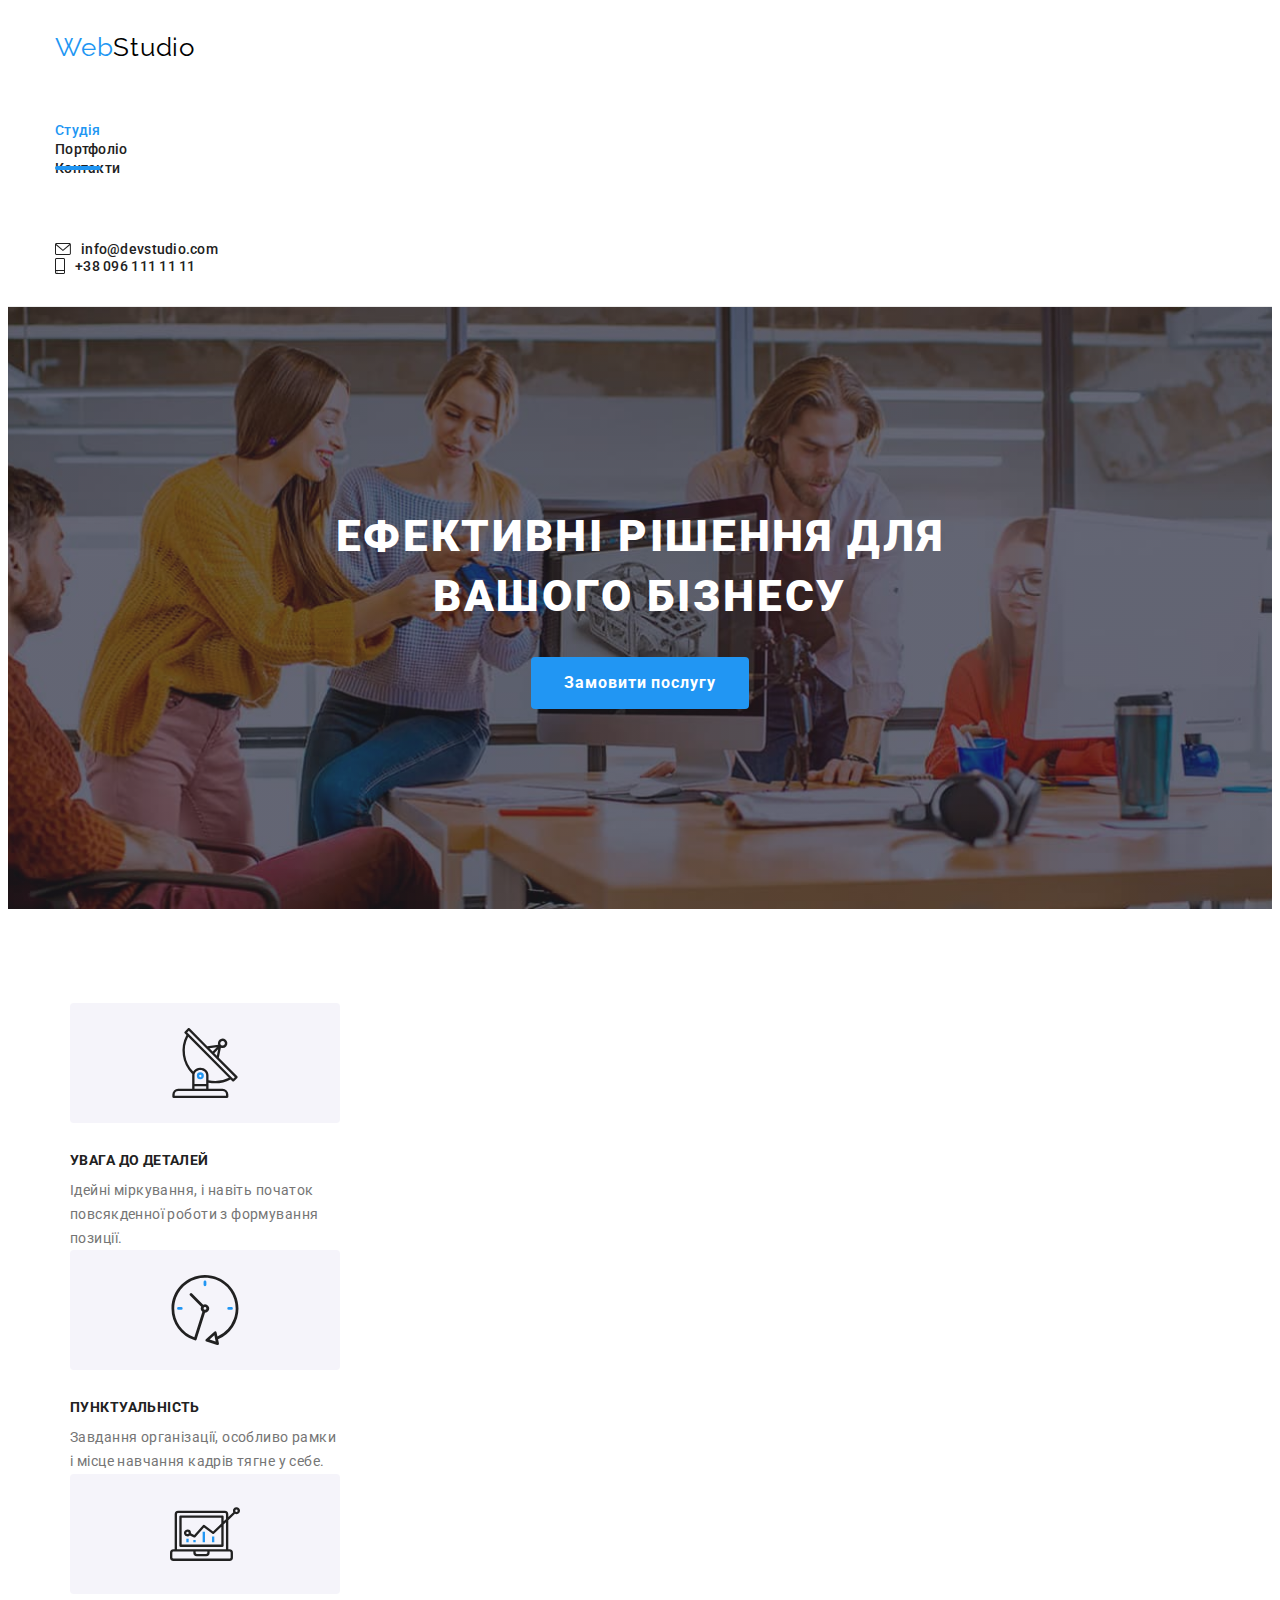
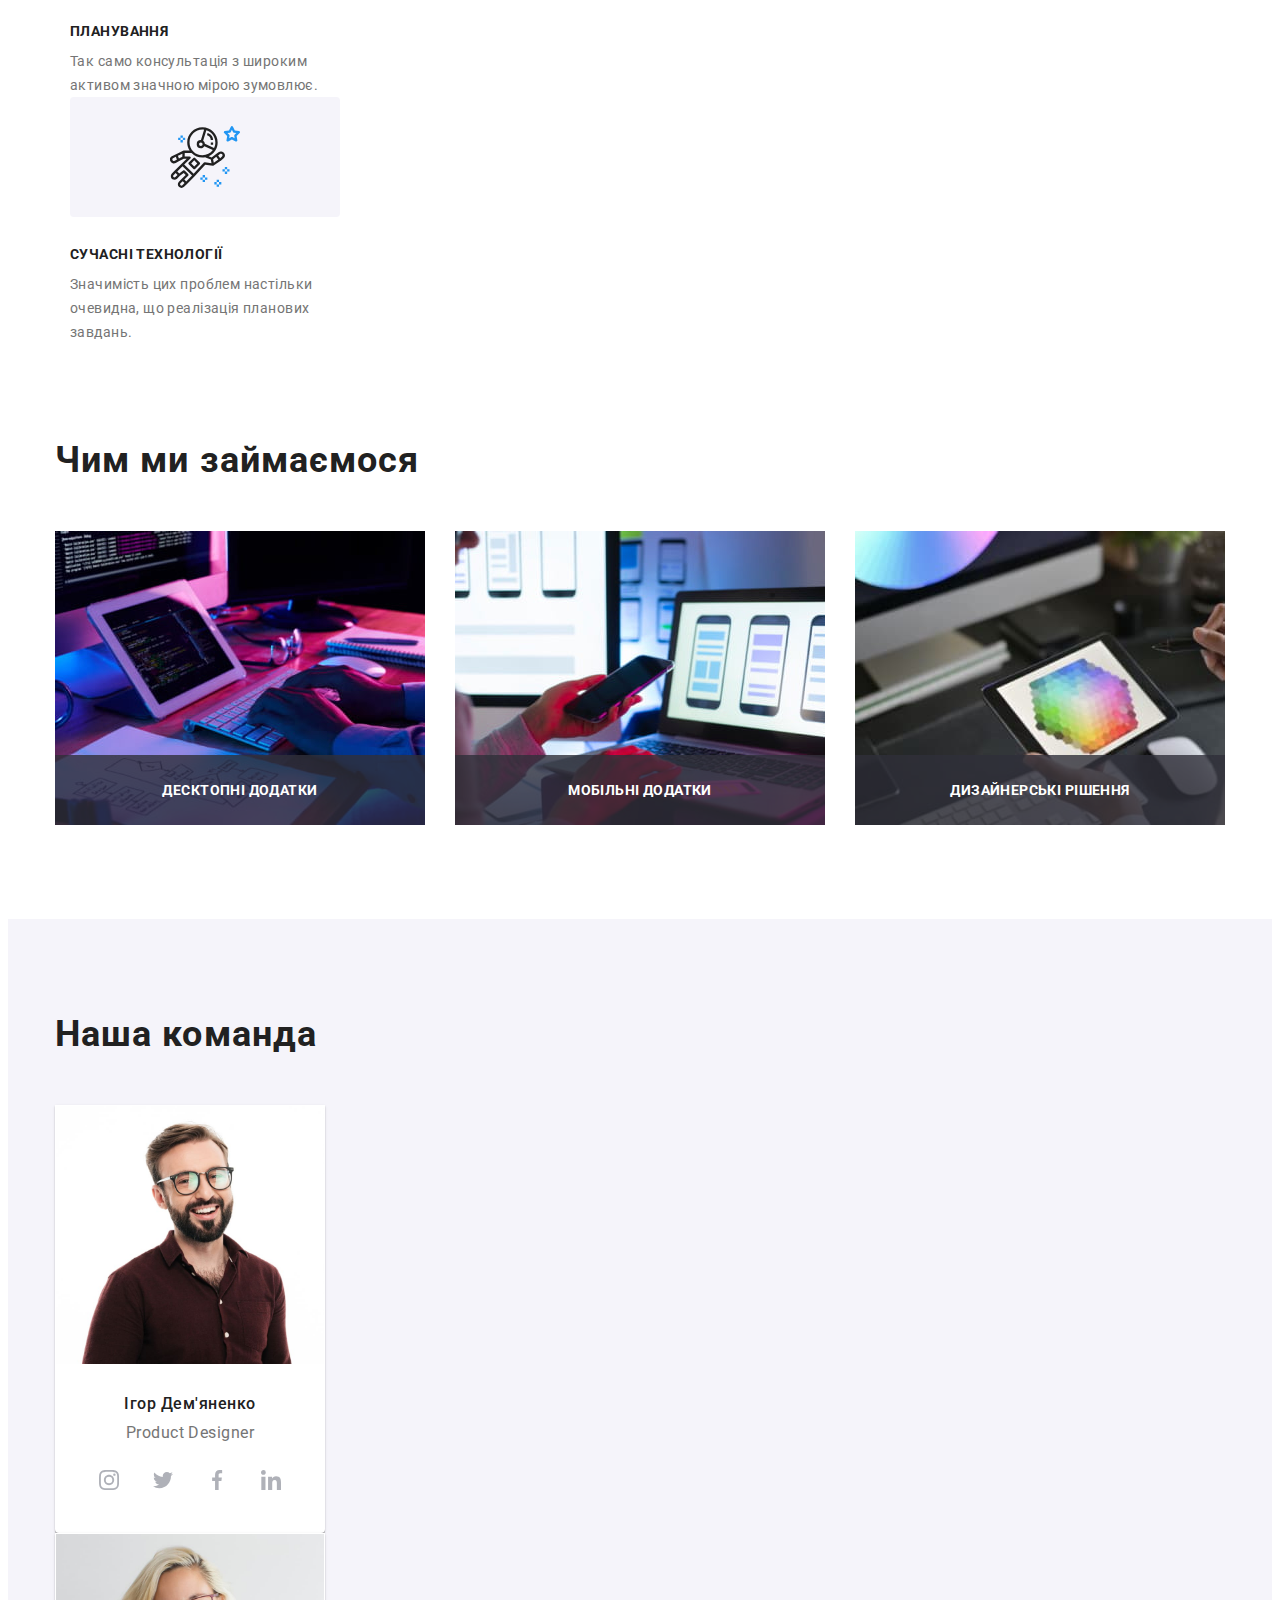
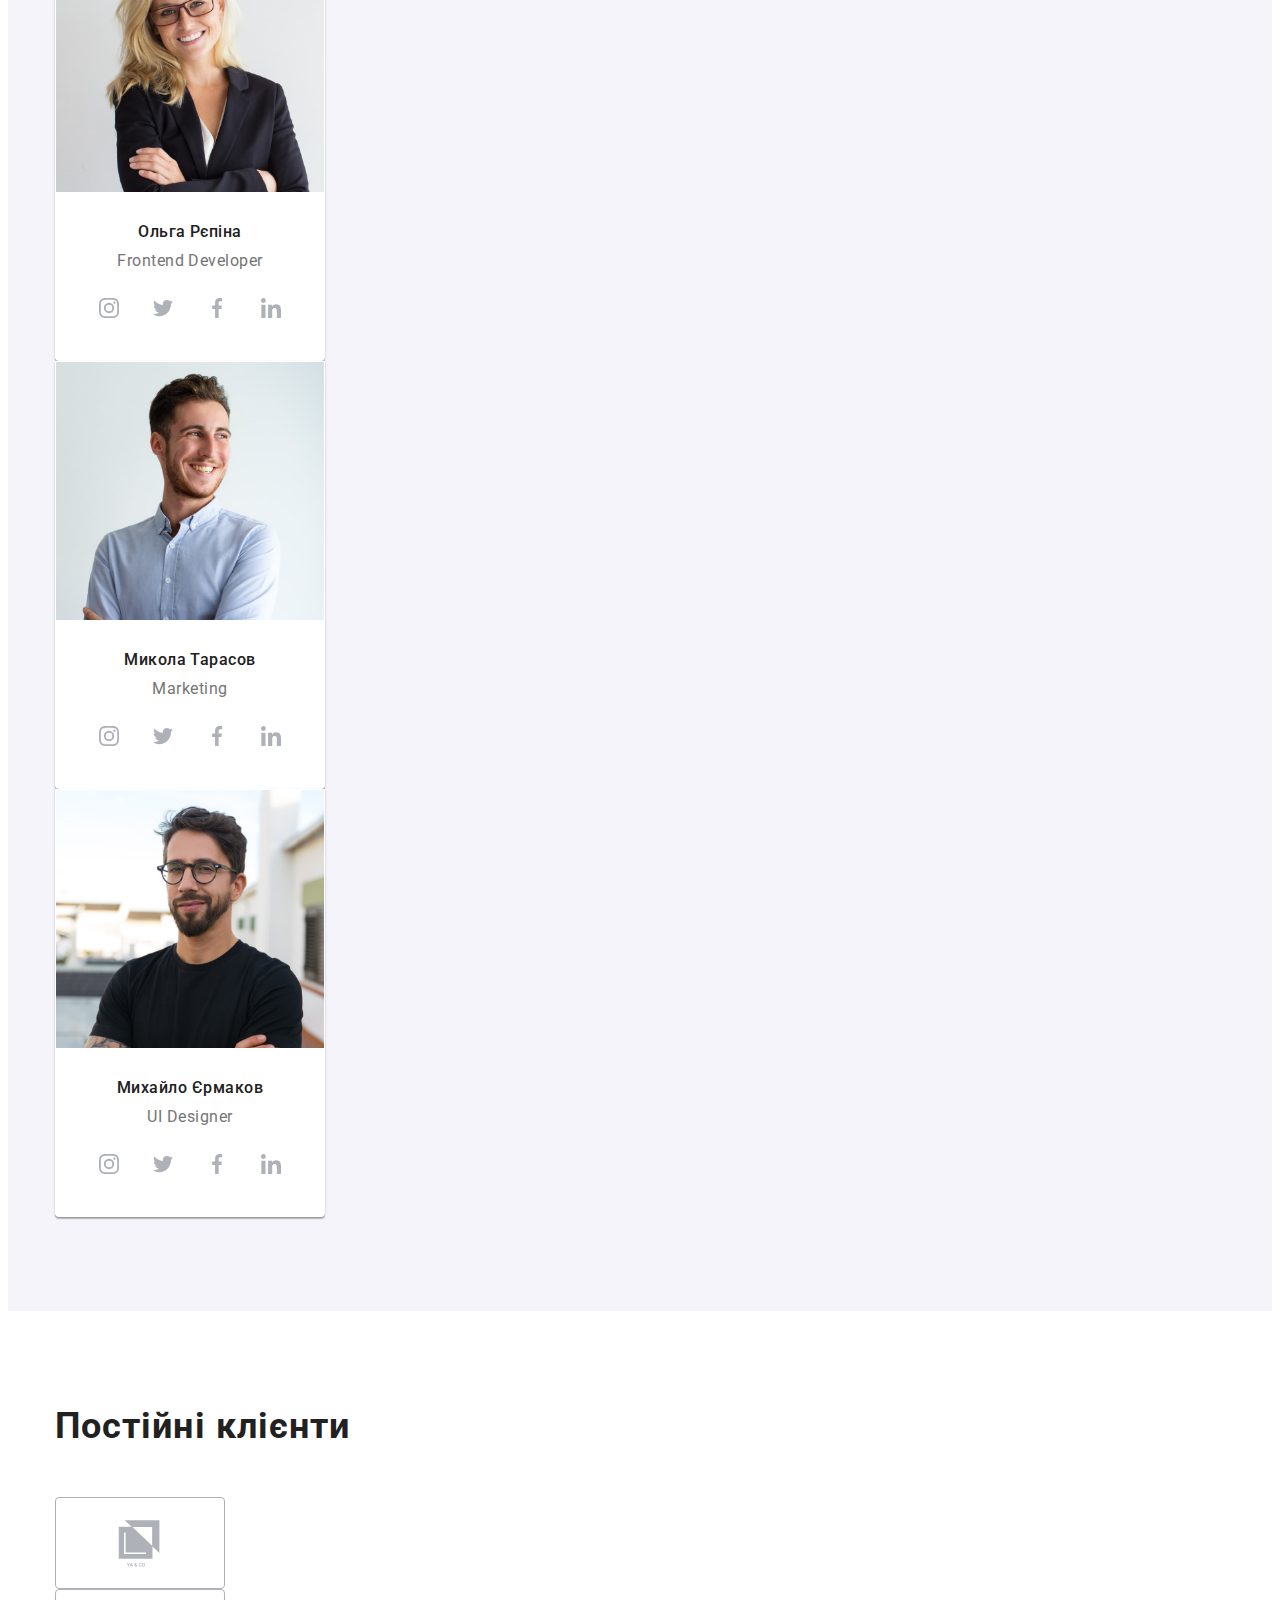
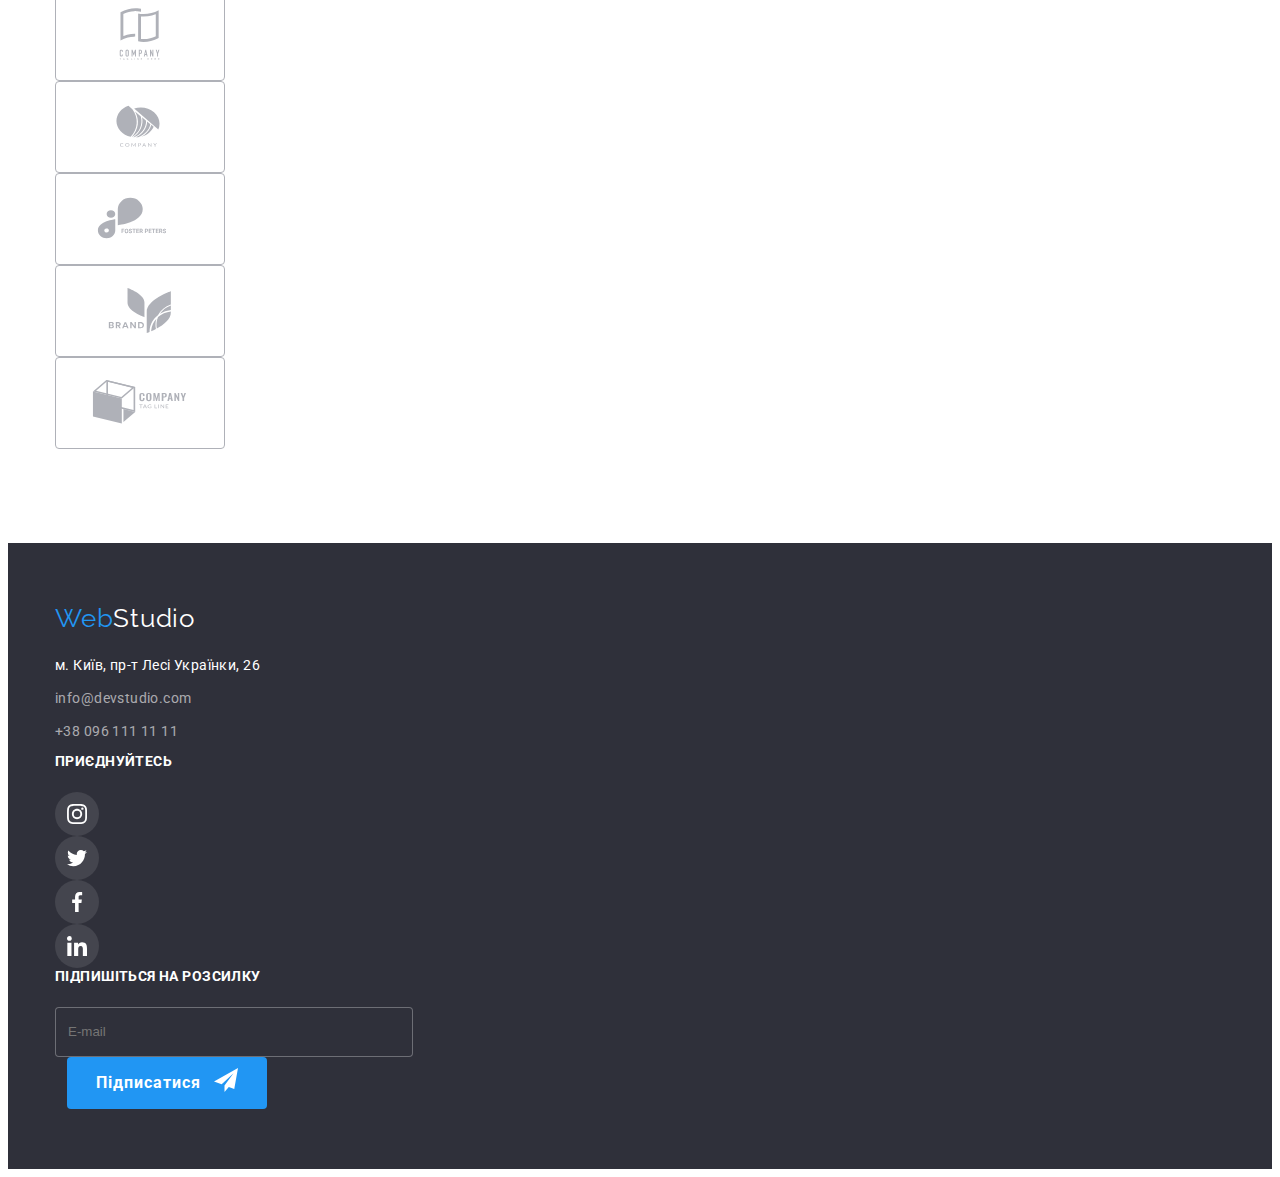
==== index.html @ 2a9498d6 "fixes mobile start" ====
<!DOCTYPE html>
<html lang="uk">
<head>
    <meta charset="UTF-8">
    <meta http-equiv="X-UA-Compatible" content="IE=edge">
    <meta name="viewport" content="width=device-width, initial-scale=1.0">
    <title>WebStudio</title>
    <link rel="preconnect" href="https://fonts.googleapis.com"/>
    <link rel="preconnect" href="https://fonts.gstatic.com" crossorigin/>
    <link href="https://fonts.googleapis.com/css2?family=Raleway:wght@700&family=Roboto:wght@400;500;700;900&display=swap"
        rel="stylesheet"/>
    <link rel="stylesheet" href="https://cdnjs.cloudflare.com/ajax/libs/modern-normalize/1.1.0/modern-normalize.min.css"
            integrity="sha512-wpPYUAdjBVSE4KJnH1VR1HeZfpl1ub8YT/NKx4PuQ5NmX2tKuGu6U/JRp5y+Y8XG2tV+wKQpNHVUX03MfMFn9Q=="
            crossorigin="anonymous" referrerpolicy="no-referrer"/>
    <link rel="stylesheet" href="./css/main.min.css"/>
</head>
<body>
    <header>
        <div class="container">
            <div class="header__container">
                <a class="header link-logo" href="./index.html"><span class="logo">Web</span><span
                        class="logo-studio">Studio</span></a>
                <ul class="site-nav">
                    <li><a class="link current" href="./index.html">Студія</a></li>
                    <li><a class="link" href="./portfolio.html">Портфоліо</a></li>
                    <li><a class="link" href="#">Контакти</a></li>
                </ul>
                <ul class="contacts">
                    <li class="contacts__item"><a class="link email" href="meilto:info@devstudio.com">
                            <span class="contacts__list">
                                <svg class="contacts__icon" width="16" height="12">
                                    <use href="./img/icon.svg#icon-envelope"></use>
                                </svg>info@devstudio.com
                            </span></a></li>
                    <li class="contacts__item"><a class="link tel" href="tel:+380961111111">
                            <span class="contacts__list">
                                <svg class="contacts__icon" width="10" height="16">
                                    <use href="./img/icon.svg#icon-smartphone"></use>
                                </svg>+38 096 111 11 11
                            </span></a></li>
                </ul>
            </div>
        </div>
    </header>

    <main>
        <section class="hero">
            <div class="hero__overlay">
                <div class="hero__container">
                    <h1 class="hero__title">Ефективні рішення для вашого бізнесу</h1>
                    <button data-modal-open class="primary-button" type="button">Замовити послугу</button>
                </div>
            </div>
        </section>

        <section class="section excellence">
            <div class="container">
                <h2 class="visually-hidden">Наші переваги</h2>
                <ul class="excellence__list">
                    <li class="excellence__item icon-antenna">
                        <h3 class="excellence__title">Увага до деталей</h3>
                        <p class="excellence__text">Ідейні міркування, і навіть початок повсякденної роботи з формування позиції.</p>
                    </li>
                    <li class="excellence__item icon-clock">
                        <h3 class="excellence__title">Пунктуальність</h3>
                        <p class="excellence__text">Завдання організації, особливо рамки і місце навчання кадрів тягне у себе.</p>
                    </li>
                    <li class="excellence__item icon-diagram">
                        <h3 class="excellence__title">Планування</h3>
                        <p class="excellence__text">Так само консультація з широким активом значною мірою зумовлює.</p>
                    </li>
                    <li class="excellence__item icon-astronaut">
                        <h3 class="excellence__title">Сучасні технологіЇ</h3>
                        <p class="excellence__text">Значимість цих проблем настільки очевидна, що реалізація планових завдань.</p>
                    </li>
                </ul>
            </div>
        </section>

        <section class="section__activities">
            <div class="container">
                <h2 class="activities title">Чим ми займаємося</h2>
                <ul class="activities__list">
                    <li>
                        <div class="activities__card">
                            <img src="./img/box1.jpg" alt="Десктопні додатки" height="294" width="370">
                            <div class="activities__description">
                                <p>Десктопні додатки</p>
                            </div>
                        </div>
                    </li>
                    <li>
                        <div class="activities__card">
                            <img src="./img/box2.jpg" alt="Мобільні додатки" height="294" width="370">
                            <div class="activities__description">
                                <p>Мобільні додатки</p>
                            </div>
                        </div>
                    </li>
                    <li>
                        <div class="activities__card">
                            <img src="./img/box3.jpg" alt="Дизайнерські рішення" height="294" width="370">
                            <div class="activities__description">
                                <p>Дизайнерські рішення</p>
                            </div>
                        </div>
                    </li>
                </ul>
            </div>
        </section>

        <section class="section team">
            <div class="container">
                <h2 class="title">Наша команда</h2>
                <ul class="team__list">
                    <li class="team__card">
                        <img src="./img/img1.jpg" alt="Молодий чоловік" height="260" width="270">
                        <div class="team__container">
                            <h3 class="team__title">Ігор Дем'яненко</h3>
                            <p lang="en" class="team__text">Product Designer</p>
                            <ul class="team-connect__list">
                                <li class="team-connect__item"><a href="" class="team-connect__link">
                                    <svg class="team-connect__icon" width="20" height="20">
                                        <use href="./img/icon.svg#icon-instagram"></use>
                                    </svg>
                                </a></li>
                                <li class="team-connect__item"><a href="" class="team-connect__link">
                                    <svg class="team-connect__icon" width="20" height="20">
                                        <use href="./img/icon.svg#icon-twitter"></use>
                                    </svg>
                                </a></li>
                                <li class="team-connect__item"><a href="" class="team-connect__link">
                                    <svg class="team-connect__icon" width="20" height="20">
                                        <use href="./img/icon.svg#icon-facebook"></use>
                                    </svg>
                                </a></li>
                                <li class="team-connect__item"><a href="" class="team-connect__link">
                                    <svg class="team-connect__icon" width="20" height="20">
                                        <use href="./img/icon.svg#icon-linkedin"></use>
                                    </svg>
                                </a></li>
                            </ul>
                        </div>
                    </li>
                    <li class="team__card">
                        <img src="./img/img2.jpg" alt="Гарна дівчина" height="260" width="270">
                        <div class="team__container">
                            <h3 class="team__title">Ольга Рєпіна</h3>
                            <p lang="en" class="team__text">Frontend Developer</p>
                            <ul class="team-connect__list">
                                <li class="team-connect__item"><a href="" class="team-connect__link">
                                        <svg class="team-connect__icon" width="20" height="20">
                                            <use href="./img/icon.svg#icon-instagram"></use>
                                        </svg>
                                    </a></li>
                                <li class="team-connect__item"><a href="" class="team-connect__link">
                                        <svg class="team-connect__icon" width="20" height="20">
                                            <use href="./img/icon.svg#icon-twitter"></use>
                                        </svg>
                                    </a></li>
                                <li class="team-connect__item"><a href="" class="team-connect__link">
                                        <svg class="team-connect__icon" width="20" height="20">
                                            <use href="./img/icon.svg#icon-facebook"></use>
                                        </svg>
                                    </a></li>
                                <li class="team-connect__item"><a href="" class="team-connect__link">
                                        <svg class="team-connect__icon" width="20" height="20">
                                            <use href="./img/icon.svg#icon-linkedin"></use>
                                        </svg>
                                    </a></li>
                            </ul>
                        </div>                        
                    </li>
                    <li class="team__card">
                        <img src="./img/img3.jpg" alt="Усміхнений хлопець" height="260" width="270">
                        <div class="team__container">
                            <h3 class="team__title">Микола Тарасов</h3>
                            <p lang="en" class="team__text">Marketing</p>
                            <ul class="team-connect__list">
                                <li class="team-connect__item"><a href="" class="team-connect__link">
                                        <svg class="team-connect__icon" width="20" height="20">
                                            <use href="./img/icon.svg#icon-instagram"></use>
                                        </svg>
                                    </a></li>
                                <li class="team-connect__item"><a href="" class="team-connect__link">
                                        <svg class="team-connect__icon" width="20" height="20">
                                            <use href="./img/icon.svg#icon-twitter"></use>
                                        </svg>
                                    </a></li>
                                <li class="team-connect__item"><a href="" class="team-connect__link">
                                        <svg class="team-connect__icon" width="20" height="20">
                                            <use href="./img/icon.svg#icon-facebook"></use>
                                        </svg>
                                    </a></li>
                                <li class="team-connect__item"><a href="" class="team-connect__link">
                                        <svg class="team-connect__icon" width="20" height="20">
                                            <use href="./img/icon.svg#icon-linkedin"></use>
                                        </svg>
                                    </a></li>
                            </ul>
                        </div>
                    </li>
                    <li class="team__card">
                        <img src="./img/img4.jpg" alt="Усміхнений хлопець в окулярах" height="260" width="270">
                        <div class="team__container">
                            <h3 class="team__title">Михайло Єрмаков</h3>
                            <p lang="en" class="team__text">UI Designer</p>
                            <ul class="team-connect__list">
                                <li class="team-connect__item"><a href="" class="team-connect__link">
                                        <svg class="team-connect__icon" width="20" height="20">
                                            <use href="./img/icon.svg#icon-instagram"></use>
                                        </svg>
                                    </a></li>
                                <li class="team-connect__item"><a href="" class="team-connect__link">
                                        <svg class="team-connect__icon" width="20" height="20">
                                            <use href="./img/icon.svg#icon-twitter"></use>
                                        </svg>
                                    </a></li>
                                <li class="team-connect__item"><a href="" class="team-connect__link">
                                        <svg class="team-connect__icon" width="20" height="20">
                                            <use href="./img/icon.svg#icon-facebook"></use>
                                        </svg>
                                    </a></li>
                                <li class="team-connect__item"><a href="" class="team-connect__link">
                                        <svg class="team-connect__icon" width="20" height="20">
                                            <use href="./img/icon.svg#icon-linkedin"></use>
                                        </svg>
                                    </a></li>
                            </ul>
                        </div>
                    </li>
                </ul>
            </div>
        </section>

        <section class="clients">
            <div class="container">
                <h2 class="title">Постійні клієнти</h2>
                <ul class="clients__list">
                    <li class="clients__items"><a href="" class="clients__link">
                        <svg class="clients__icon" width="106" height="60">
                            <use href="./img/icon.svg#icon-Logounion"></use>
                        </svg>
                    </a></li>
                    <li class="clients__items"><a href="" class="clients__link">
                        <svg class="clients__icon" width="106" height="60">
                            <use href="./img/icon.svg#icon-Logotwo"></use>
                        </svg>
                    </a></li>
                    <li class="clients__items"><a href="" class="clients__link">
                        <svg class="clients__icon" width="106" height="60">
                            <use href="./img/icon.svg#icon-Logothree"></use>
                        </svg>
                    </a></li>
                    <li class="clients__items"><a href="" class="clients__link">
                        <svg class="clients__icon" width="106" height="60">
                            <use href="./img/icon.svg#icon-Logofour"></use>
                        </svg>
                    </a></li>
                    <li class="clients__items"><a href="" class="clients__link">
                        <svg class="clients__icon" width="106" height="60">
                            <use href="./img/icon.svg#icon-Logofive"></use>
                        </svg>
                    </a></li>
                    <li class="clients__items"><a href="" class="clients__link">
                        <svg class="clients__icon" width="106" height="60">
                            <use href="./img/icon.svg#icon-Logosix"></use>
                        </svg>
                    </a></li>
                </ul>
            </div>
        </section>
    </main>

    <footer>
        <div class="container">
            <div class="footer__container">
                <div class="address__container">
                    <a class="link-logo" href="./index.html"><span class="logo">Web</span><span
                            class="logo-studio">Studio</span></a>
                    <address class="address">
                        <ul class="address__list">
                            <li class="address__items">
                                <a class="link address"
                                    href="https://www.google.com/maps/place/бульвар+Лесі+Українки,+26,+Київ,+02000/@50.4265807,30.5361971,17z/data=!3m1!4b1!4m5!3m4!1s0x40d4cf0e033ecbe9:0x57a4dffefec77da0!8m2!3d50.4265807!4d30.5383858">
                                    <span class="link address-mailing">
                                        м. Київ, пр-т Лесі Українки, 26
                                    </span></a>
                            </li>
                            <li class="address__items">
                                <a class="link email" href="meilto:info@devstudio.com"><span
                                        class="address__link item">info@devstudio.com</span></a>
                            </li>
                            <li class="address__items">
                                <a class="link tel" href="tel:+380961111111"><span class="address__link item">+38 096 111 11
                                        11</span></a>
                            </li>
                        </ul>
                    </address>
                </div>
                <div class="connect__container">
                    <h4 class="connect__title">Приєднуйтесь</h4>
                    <ul class="connect__list">
                        <li class="connect__item"><a href="" class="connect__link">
                                <svg class="connect__icon" width="20" height="20">
                                    <use href="./img/icon.svg#icon-instagram"></use>
                                </svg>
                            </a></li>
                        <li class="connect__item"><a href="" class="connect__link">
                                <svg class="connect__icon" width="20" height="20">
                                    <use href="./img/icon.svg#icon-twitter"></use>
                                </svg>
                            </a></li>
                        <li class="connect__item"><a href="" class="connect__link">
                                <svg class="connect__icon" width="20" height="20">
                                    <use href="./img/icon.svg#icon-facebook"></use>
                                </svg>
                            </a></li>
                        <li class="connect__item"><a href="" class="connect__link">
                                <svg class="connect__icon" width="20" height="20">
                                    <use href="./img/icon.svg#icon-linkedin"></use>
                                </svg>
                            </a></li>
                    </ul>
                </div>
                <div class="subscribe__container">
                    <h4 class="connect__title">Підпишіться на розсилку</h4>
                    <form name="subscribe__form" autocomplete="off" novalidate>
                        <div class="subscribe">
                            <input type="email" name="subscribe-email" class="subscribe__input" placeholder="E-mail">
                            <button class="subscribe__button" type="submit">Підписатися</button>
                        </div>
                    </form>
                </div>
            </div>
        </div>
    </footer>
    
    <div class="backdrop is-hidden" data-modal>
        <div class="modal">
            <h2 class="modal-title">Залиште свої дані, ми Вам передзвонимо</h2>
            <button data-modal-close class="close-button" type="button">
                <svg class="close-icon" width="18" height="18">
                    <use href="./img/icon.svg#icon-close"></use>
                </svg>
            </button>
            <form name="contact-form" autocomplete="off" novalidate>
                <div class="form-input">
                    <label for="person-name" class="form-label">Ім'я</label>
                    <div class="input-wrap">
                        <input id="person-name" type="text" name="person-name" class="input-item"/>
                        <svg class="input-icon" width="18" height="18">
                            <use href="./img/icon.svg#icon-person-form"></use>
                        </svg>
                    </div>
                    <label for="person-tel" class="form-label">Телефон</label>
                    <div class="input-wrap">
                        <input id="person-tel" type="tel" name="person-tel" class="input-item"/>
                        <svg class="input-icon" width="18" height="18">
                            <use href="./img/icon.svg#icon-phone-form"></use>
                        </svg>
                    </div>
                    <label for="person-email" class="form-label">Пошта</label>
                    <div class="input-wrap">
                        <input id="person-email" type="email" name="person-email" class="input-item" />
                        <svg class="input-icon" width="18" height="18">
                            <use href="./img/icon.svg#icon-email-form"></use>
                        </svg>
                    </div>
                    <label for="person-comment" class="form-label">Коментар</label>
                        <textarea 
                            id="person-comment" 
                            name="person-comment" 
                            class="form-textarea" 
                            placeholder="Введіть текст"></textarea>
                    <input 
                            id="checkbox-terms" 
                            type="checkbox" 
                            name="checkbox-terms"
                            class="checkbox-input">
                    <label for="checkbox-terms" class="checkbox-label">
                            Погоджуюсь з розсилкою та приймаю 
                            <a class="checkbox-label-terms" href="#">Умови договору</a>
                    </label>
                </div>
                <button class="form-button primary-button" type="submit">Відправити</button>
            </form>
        </div>
    </div> 
    <script src="./js/modal.js"></script>  
</body>
</html>
---- css/main.min.css ----
:root{--primary-text-color: #757575;--title-text-color: #212121;--accent-color: #2196f3;--primary-white-color: #ffffff;--primary-black-color: #2f303a}html{-webkit-box-sizing:border-box;box-sizing:border-box}*,* ::before,* ::after{-webkit-box-sizing:inherit;box-sizing:inherit}header{border-bottom:1px solid #ececec}body{background-color:var(--primary-white-color);color:var(--primary-text-color);font-family:Roboto,sans-serif}h2,h3,h4,p{margin-top:0;margin-bottom:0}.section{padding-top:94px;padding-bottom:94px}.container{margin-right:auto;margin-left:auto;width:1200px;padding-right:15px;padding-left:15px}img{display:block;max-width:100%;height:auto;margin-right:0}ul{list-style:none;margin-top:0;margin-bottom:0}.title{color:var(--title-text-color);font-weight:700;font-size:36px;line-height:1.17;letter-spacing:.03em;margin-bottom:50px}@media screen and (max-width: 1200px){.title{font-size:calc(1rem + 2vw)}}.logo{color:var(--accent-color);font-family:Raleway;text-decoration:none;font-size:26px;line-height:1.2;letter-spacing:.03em}.logo-studio{color:#000;font-family:Raleway;text-decoration:none;font-size:26px;line-height:1.2;letter-spacing:.03em}.link-logo{text-decoration:none}.link{color:var(--title-text-color);text-decoration:none;font-family:Roboto,sans-serif;font-weight:500;font-size:14px;line-height:1.17;letter-spacing:.02em;-webkit-transition-property:background-color;transition-property:background-color;-webkit-transition-duration:250ms;transition-duration:250ms;-webkit-transition-timing-function:cubic-bezier(0.4, 0, 0.2, 1);transition-timing-function:cubic-bezier(0.4, 0, 0.2, 1)}.link:hover,.link:focus{color:var(--accent-color);-webkit-transition:color 250ms cubic-bezier(0.4, 0, 0.2, 1);transition:color 250ms cubic-bezier(0.4, 0, 0.2, 1)}.link .email,.link .tel{color:var(--primary-text-color);font-weight:500;font-size:14px;line-height:1.17;letter-spacing:.02em;text-decoration:none;margin:0;padding-right:0;padding-left:0}.link.current{color:var(--accent-color);position:relative;padding-top:32px}.link.current::after{content:"";display:inline-block;width:100%;height:4px;left:0;bottom:-32px;background-color:var(--accent-color);border-radius:2px;position:absolute}.visually-hidden{position:absolute;white-space:nowrap;width:1px;height:1px;overflow:hidden;border:0;padding:0;clip:rect(0 0 0 0);-webkit-clip-path:inset(50%);clip-path:inset(50%);margin:1px}.primary-button{display:inline-block;border:1px solid rgba(0,0,0,0);border-radius:4px;padding:10px 32px;min-width:216px;background-color:var(--accent-color);color:var(--primary-white-color);font-family:Roboto,sans-serif;font-weight:700;font-size:16px;line-height:1.9;letter-spacing:.06em;text-align:center}.section__activities{padding-top:0;padding-bottom:94px}@media(max-width: 1023px){.section__activities{display:none}}.activities .title{margin-top:0;margin-bottom:50px}.activities__list{display:-webkit-box;display:-ms-flexbox;display:flex;gap:30px;padding-left:0}.activities__card{position:relative;width:370px;height:294px}.activities__description{position:absolute;width:100%;height:70px;right:0;bottom:0;display:block;margin:0;padding:27px 0;font-family:"Roboto";font-style:normal;font-weight:700;font-size:14px;line-height:1.15;text-align:center;letter-spacing:.03em;text-transform:uppercase;background-color:rgba(47,48,58,.8);color:#fff}.clients{padding-top:94px;padding-bottom:94px}.clients__list{gap:30px;padding-left:0;-webkit-box-align:center;-ms-flex-align:center;align-items:center;-webkit-box-pack:center;-ms-flex-pack:center;justify-content:center}.clients__items{width:calc((100% - 150px)/6)}.clients__icon{fill:#afb1b8}.clients__link:hover .clients__icon,.clients__link:focus .clients__icon{fill:var(--accent-color);-webkit-transition:fill 250ms cubic-bezier(0.4, 0, 0.2, 1);transition:fill 250ms cubic-bezier(0.4, 0, 0.2, 1)}.clients__link{display:-webkit-box;display:-ms-flexbox;display:flex;width:100%;height:92px;border:1px solid #afb1b8;border-radius:4px;-webkit-box-align:center;-ms-flex-align:center;align-items:center;-webkit-box-pack:center;-ms-flex-pack:center;justify-content:center;-webkit-transition-property:background-color;transition-property:background-color;-webkit-transition-duration:250ms;transition-duration:250ms;-webkit-transition-timing-function:cubic-bezier(0.4, 0, 0.2, 1);transition-timing-function:cubic-bezier(0.4, 0, 0.2, 1)}.clients__link:hover,.clients__link:focus{border-color:var(--accent-color);-webkit-transition:border-color 250ms cubic-bezier(0.4, 0, 0.2, 1);transition:border-color 250ms cubic-bezier(0.4, 0, 0.2, 1)}.excellence__list{gap:30px;padding-left:15px;margin:0}.excellence__title{margin-top:0;margin-bottom:10px;color:var(--title-text-color);text-transform:uppercase;font-weight:700;font-size:14px;line-height:1.14;letter-spacing:.03em}.excellence__text{margin-top:0;margin-bottom:0;font-size:14px;line-height:1.7;letter-spacing:.03em}.excellence__item{width:270px}.excellence__item::before{content:"";display:block;height:120px;border-radius:4px;background-color:#f5f4fa;background-size:contain;background-repeat:no-repeat;background-position:center;margin-bottom:30px}.icon-antenna::before{background-image:url("../img/antenna.svg");background-size:70px 70px}.icon-clock::before{background-image:url("../img/clock.svg");background-size:70px 70px}.icon-diagram::before{background-image:url("../img/diagram.svg");background-size:70px 70px}.icon-astronaut::before{background-image:url("../img/astronaut.svg");background-size:70px 70px}.filters{display:-webkit-box;display:-ms-flexbox;display:flex;-webkit-box-pack:center;-ms-flex-pack:center;justify-content:center;gap:8px;padding-left:0;margin-bottom:50px}.filter__button{display:inline-block;background-color:#f5f4fa;color:var(--title-text-color);font-family:inherit;font-weight:500;font-size:16px;line-height:1.6;letter-spacing:.03em;padding:6px 22px;border:1px solid rgba(0,0,0,0);border-radius:4px;-webkit-transition-property:background-color;transition-property:background-color;-webkit-transition-duration:250ms;transition-duration:250ms;-webkit-transition-timing-function:cubic-bezier(0.4, 0, 0.2, 1);transition-timing-function:cubic-bezier(0.4, 0, 0.2, 1)}.filter__button:hover,.filter__button:focus{background-color:var(--accent-color);color:#fff;-webkit-box-shadow:0px 3px 1px rgba(0,0,0,.1),0px 1px 2px rgba(0,0,0,.08),0px 2px 2px rgba(0,0,0,.12);box-shadow:0px 3px 1px rgba(0,0,0,.1),0px 1px 2px rgba(0,0,0,.08),0px 2px 2px rgba(0,0,0,.12);-webkit-transition:-webkit-box-shadow 250ms cubic-bezier(0.4, 0, 0.2, 1);transition:-webkit-box-shadow 250ms cubic-bezier(0.4, 0, 0.2, 1);transition:box-shadow 250ms cubic-bezier(0.4, 0, 0.2, 1);transition:box-shadow 250ms cubic-bezier(0.4, 0, 0.2, 1), -webkit-box-shadow 250ms cubic-bezier(0.4, 0, 0.2, 1);-webkit-transition:background-color 250ms cubic-bezier(0.4, 0, 0.2, 1);transition:background-color 250ms cubic-bezier(0.4, 0, 0.2, 1);-webkit-transition:color 250ms cubic-bezier(0.4, 0, 0.2, 1);transition:color 250ms cubic-bezier(0.4, 0, 0.2, 1)}.filter__buttoncurrent{background-color:#2196f3;color:#fff;-webkit-box-shadow:0px 3px 1px rgba(0,0,0,.1),0px 1px 2px rgba(0,0,0,.08),0px 2px 2px rgba(0,0,0,.12);box-shadow:0px 3px 1px rgba(0,0,0,.1),0px 1px 2px rgba(0,0,0,.08),0px 2px 2px rgba(0,0,0,.12)}footer{background-color:var(--primary-black-color);padding-top:60px;padding-bottom:60px}.footer__container{-webkit-box-align:baseline;-ms-flex-align:baseline;align-items:baseline}footer .logo-studio{color:var(--primary-white-color)}footer .link-logo{display:inline-block;padding-left:0;margin-right:0;margin-bottom:20px}.address{font-style:inherit}.address__container{margin-right:70px}.address__list{display:block;padding:0}.address__items{margin-bottom:9px}.address-mailing{text-decoration:none;color:#fff;font-weight:400;font-size:14px;line-height:1.7;letter-spacing:.03em}.item{text-decoration:none;color:rgba(255,255,255,.6);font-weight:400;font-size:14px;line-height:1.7;letter-spacing:.03em}.address__link:hover,.address__link:focus{color:var(--accent-color);-webkit-transition:color 250ms cubic-bezier(0.4, 0, 0.2, 1);transition:color 250ms cubic-bezier(0.4, 0, 0.2, 1)}.connect__title{font-family:"Roboto";font-style:normal;font-weight:700;font-size:14px;line-height:16px;letter-spacing:.03em;text-transform:uppercase;margin-bottom:23px;color:#fff}.connect__list{-webkit-box-pack:center;-ms-flex-pack:center;justify-content:center;gap:10px;padding:0}.connect__link{width:44px;height:44px;display:-webkit-box;display:-ms-flexbox;display:flex;-webkit-box-align:center;-ms-flex-align:center;align-items:center;-webkit-box-pack:center;-ms-flex-pack:center;justify-content:center;background-color:#44454e;border-radius:50%;-webkit-transition-property:background-color;transition-property:background-color;-webkit-transition-duration:250ms;transition-duration:250ms;-webkit-transition-timing-function:cubic-bezier(0.4, 0, 0.2, 1);transition-timing-function:cubic-bezier(0.4, 0, 0.2, 1)}.connect__link:hover,.connect__link:focus{background-color:var(--accent-color);-webkit-transition:background-color 250ms cubic-bezier(0.4, 0, 0.2, 1);transition:background-color 250ms cubic-bezier(0.4, 0, 0.2, 1)}.connect__icon{fill:#fff}.subscribe__container{margin-left:auto}.subscribe__button{position:relative;display:block;padding:10px 28px;margin-left:12px;min-width:200px;border:1px solid rgba(0,0,0,0);border-radius:4px;background-color:var(--accent-color);color:var(--primary-white-color);font-family:Roboto,sans-serif;font-weight:700;font-size:16px;line-height:1.9;letter-spacing:.06em;text-align:start;cursor:pointer}.subscribe__button::after{content:"";position:absolute;top:10px;right:28px;display:inline-block;width:24px;height:24px;background-image:url("../img/send.svg");background-repeat:no-repeat}.subscribe__input{width:358px;height:50px;padding:12px 12px 12px 12px;border:1px solid rgba(255,255,255,.3);border-radius:4px;background-color:#2f303a;outline:none;color:var(--primary-white-color)}.header__container{-webkit-box-align:center;-ms-flex-align:center;align-items:center;-webkit-box-pack:justify;-ms-flex-pack:justify;justify-content:space-between}header .link-logo{display:block;padding-top:24px;padding-bottom:25px;padding-left:0;margin-right:93px}.site-nav{-webkit-box-align:center;-ms-flex-align:center;align-items:center;-webkit-box-pack:justify;-ms-flex-pack:justify;justify-content:space-between;gap:50px;padding-top:32px;padding-bottom:32px;padding-left:0;margin-right:308px}.contacts{-ms-flex-line-pack:center;align-content:center;-webkit-box-pack:start;-ms-flex-pack:start;justify-content:flex-start;gap:40px;-ms-flex-wrap:nowrap;flex-wrap:nowrap;margin:0;padding-top:32px;padding-right:0;padding-bottom:32px;padding-left:0}.contacts__item{display:-webkit-box;display:-ms-flexbox;display:flex;-webkit-box-align:center;-ms-flex-align:center;align-items:center;padding-right:0;-ms-flex-wrap:nowrap;flex-wrap:nowrap}.contacts__list{display:-webkit-box;display:-ms-flexbox;display:flex;-webkit-box-align:center;-ms-flex-align:center;align-items:center;-webkit-box-pack:justify;-ms-flex-pack:justify;justify-content:space-between;padding-right:0}.contacts__icon{fill:currentColor;margin-right:10px}.hero{background-color:#c4c4c4;text-align:center;padding:0}.section.hero{height:600px}.hero__overlay{width:100%;height:100%;margin-left:auto;margin-right:auto;background-image:-webkit-gradient(linear, left top, right top, from(rgba(47, 48, 58, 0.4)), to(rgba(47, 48, 58, 0.4))),url("../img/bgrhero.jpeg");background-image:linear-gradient(to right, rgba(47, 48, 58, 0.4), rgba(47, 48, 58, 0.4)),url("../img/bgrhero.jpeg");background-repeat:no-repeat;background-position:center;background-size:cover}.hero__container{padding-top:200px;padding-bottom:200px}.hero__title{margin-top:0;margin-bottom:30px;margin-right:auto;margin-left:auto;color:var(--primary-white-color);text-transform:uppercase;font-weight:900;font-size:44px;line-height:1.36;letter-spacing:.06em;text-align:center;max-width:696px}.backdrop{position:fixed;top:0;left:0;width:100%;height:100%;background-color:rgba(0,0,0,.2);opacity:1;-webkit-transition:opacity 250ms cubic-bezier(0.4, 0, 0.2, 1);transition:opacity 250ms cubic-bezier(0.4, 0, 0.2, 1)}.backdrop.is-hidden{opacity:0;pointer-events:none}.backdrop.is-hidden .modal{-webkit-transform:translate(-50%, -50%) scale(0.8);transform:translate(-50%, -50%) scale(0.8)}.modal{position:absolute;top:50%;left:50%;-webkit-transform:translate(-50%, -50%) scale(1);transform:translate(-50%, -50%) scale(1);width:528px;height:581px;border-radius:4px;background-color:#fff}.close-button{position:absolute;top:8px;right:8px;width:30px;height:30px;border-radius:50%;border:1px solid rgba(0,0,0,.1);background-color:#fff;display:-webkit-box;display:-ms-flexbox;display:flex;-webkit-box-align:center;-ms-flex-align:center;align-items:center;-webkit-box-pack:center;-ms-flex-pack:center;justify-content:center;cursor:pointer}.close-icon{fill:currentColor}.close-button:hover .close-icon,.close-button:focus .close-icon{fill:#2196f3;-webkit-transition:fill 250ms cubic-bezier(0.4, 0, 0.2, 1);transition:fill 250ms cubic-bezier(0.4, 0, 0.2, 1)}.modal-title{font-family:"Roboto";font-style:normal;font-weight:700;font-size:20px;line-height:1.15;text-align:center;letter-spacing:.03em;color:#212121;padding-top:40px;padding-right:40px;padding-left:40px;padding-bottom:12px}.form-input{display:block;margin:0;padding-right:40px;padding-bottom:30px;padding-left:40px}.form-label{display:block;margin-bottom:4px;font-family:Roboto;font-style:normal;font-weight:400;font-size:12px;line-height:1.16;letter-spacing:.01em;color:#757575}.input-wrap{position:relative;margin-bottom:10px}.input-item{width:100%;height:40px;padding:12px 12px 12px 32px;border:1px solid rgba(33,33,33,.2);border-radius:4px;outline:none}.input-item:focus{border-color:var(--accent-color);cursor:pointer}.input-icon{position:absolute;top:50%;left:12px;-webkit-transform:translateY(-50%);transform:translateY(-50%);fill:#212121}.input-wrap:focus-within .input-icon{fill:#2196f3;-webkit-transition:fill 250ms cubic-bezier(0.4, 0, 0.2, 1);transition:fill 250ms cubic-bezier(0.4, 0, 0.2, 1)}.form-textarea{border:1px solid rgba(33,33,33,.2);border-radius:4px;width:100%;height:120px;padding:12px;margin-bottom:20px;resize:none;font-family:"Roboto";font-size:12px;color:rgba(117,117,117,.5)}.form-textarea:focus{border-color:#2196f3}.checkbox-input{-webkit-appearance:none;-moz-appearance:none;appearance:none}.checkbox-label{position:relative;top:0;left:4%;padding-left:24px;margin-bottom:30px;font-family:"Roboto";font-weight:400;font-size:14px;line-height:1.7;letter-spacing:.03em}.checkbox-label-terms{color:var(--accent-color);font-family:"Roboto";font-weight:400;font-size:14px;line-height:1.7;letter-spacing:.03em}.checkbox-label::before{content:"";position:absolute;top:0;left:0;width:16px;height:15px;border:1px solid #212121;border-radius:2px}.checkbox-label::after{content:"";position:absolute;top:0;left:0;width:16px;height:15px;background-image:url("../img/iconcheck.svg");background-color:#2196f3;background-size:contain;background-repeat:no-repeat;border:1px solid #2196f3;border-radius:2px;opacity:0}.checkbox-input:checked+.checkbox-label::after{opacity:1}.form-button{display:block;margin:auto;-webkit-box-shadow:0px 4px 4px rgba(0,0,0,.15);box-shadow:0px 4px 4px rgba(0,0,0,.15);-webkit-transition:-webkit-box-shadow 250ms cubic-bezier(0.4, 0, 0.2, 1);transition:-webkit-box-shadow 250ms cubic-bezier(0.4, 0, 0.2, 1);transition:box-shadow 250ms cubic-bezier(0.4, 0, 0.2, 1);transition:box-shadow 250ms cubic-bezier(0.4, 0, 0.2, 1), -webkit-box-shadow 250ms cubic-bezier(0.4, 0, 0.2, 1)}.projects__list{display:-webkit-box;display:-ms-flexbox;display:flex;-ms-flex-wrap:wrap;flex-wrap:wrap;gap:30px;-ms-flex-preferred-size:calc((100% - 30px)/3);flex-basis:calc((100% - 30px)/3);padding:0;margin:0;text-decoration:none}.project__link{text-decoration:none;color:var(--primary-text-color);-webkit-box-shadow:0px 1px 1px rgba(0,0,0,.12),0px 4px 4px rgba(0,0,0,.06),1px 4px 6px rgba(0,0,0,.16);box-shadow:0px 1px 1px rgba(0,0,0,.12),0px 4px 4px rgba(0,0,0,.06),1px 4px 6px rgba(0,0,0,.16)}.project__card{position:relative;width:370px;height:294px;padding:63px,24px;overflow:hidden}.project__description{position:absolute;width:100%;height:100%;top:0;left:0;padding:63px 24px;background-color:rgba(33,150,243,.9);color:#fff;-webkit-transform:translateY(100%);transform:translateY(100%);-webkit-transition:-webkit-transform 250ms cubic-bezier(0.4, 0, 0.2, 1);transition:-webkit-transform 250ms cubic-bezier(0.4, 0, 0.2, 1);transition:transform 250ms cubic-bezier(0.4, 0, 0.2, 1);transition:transform 250ms cubic-bezier(0.4, 0, 0.2, 1), -webkit-transform 250ms cubic-bezier(0.4, 0, 0.2, 1)}.project__card:hover .project__description{-webkit-transform:translateY(0);transform:translateY(0);-webkit-transition:-webkit-transform 250ms cubic-bezier(0.4, 0, 0.2, 1);transition:-webkit-transform 250ms cubic-bezier(0.4, 0, 0.2, 1);transition:transform 250ms cubic-bezier(0.4, 0, 0.2, 1);transition:transform 250ms cubic-bezier(0.4, 0, 0.2, 1), -webkit-transform 250ms cubic-bezier(0.4, 0, 0.2, 1)}.project__content{font-family:Roboto;font-size:18px;line-height:1.55;letter-spacing:.03em;color:#fff;margin:0}.project__remark{display:block;max-width:370px;border:1px solid #eee;border-top:rgba(0,0,0,0);padding:20px 24px;margin:0}.project__title{color:var(--title-text-color);font-weight:700;font-size:18px;line-height:2;letter-spacing:.06em;margin-bottom:4px;text-decoration:none}.project__text{color:var(--primary-text-color);font-size:16px;line-height:1.9;letter-spacing:.03em;text-decoration:none}.project:hover,.project:focus{-webkit-box-shadow:0px 1px 1px rgba(0,0,0,.12),0px 4px 4px rgba(0,0,0,.06),1px 4px 6px rgba(0,0,0,.16);box-shadow:0px 1px 1px rgba(0,0,0,.12),0px 4px 4px rgba(0,0,0,.06),1px 4px 6px rgba(0,0,0,.16);-webkit-transition:-webkit-box-shadow 250ms cubic-bezier(0.4, 0, 0.2, 1);transition:-webkit-box-shadow 250ms cubic-bezier(0.4, 0, 0.2, 1);transition:box-shadow 250ms cubic-bezier(0.4, 0, 0.2, 1);transition:box-shadow 250ms cubic-bezier(0.4, 0, 0.2, 1), -webkit-box-shadow 250ms cubic-bezier(0.4, 0, 0.2, 1)}.team__list{-webkit-box-pack:justify;-ms-flex-pack:justify;justify-content:space-between;padding-left:0}.team{background-color:#f5f4fa}.team__card{display:block;background-color:var(--primary-white-color);border:1px solid rgba(0,0,0,0);width:270px;height:428px;text-align:center;-webkit-box-shadow:0px 1px 3px rgba(0,0,0,.12),0px 1px 1px rgba(0,0,0,.14),0px 2px 1px rgba(0,0,0,.2);box-shadow:0px 1px 3px rgba(0,0,0,.12),0px 1px 1px rgba(0,0,0,.14),0px 2px 1px rgba(0,0,0,.2);border-radius:0px 0px 4px 4px;margin-right:0}.team__container{padding-top:30px;padding-bottom:0}.team__title{color:var(--title-text-color);font-weight:500;font-size:16px;line-height:1.19;letter-spacing:.03em;margin-top:0;margin-bottom:10px}.team__text{font-size:16px;line-height:1.19;letter-spacing:.03em;margin-top:0;margin-bottom:16px}.team-connect__list{display:-webkit-box;display:-ms-flexbox;display:flex;-webkit-box-pack:center;-ms-flex-pack:center;justify-content:center;gap:10px;padding:0;margin-top:16px}.team-connect__icon{fill:#afb1b8}.team-connect__link:hover .team-connect__icon,.team-connect__link:focus .team-connect__icon{fill:#fff;-webkit-transition:fill 250ms cubic-bezier(0.4, 0, 0.2, 1);transition:fill 250ms cubic-bezier(0.4, 0, 0.2, 1)}.team-connect__link{width:44px;height:44px;display:-webkit-box;display:-ms-flexbox;display:flex;-webkit-box-align:center;-ms-flex-align:center;align-items:center;-webkit-box-pack:center;-ms-flex-pack:center;justify-content:center;background-color:#fff;border-radius:50%;-webkit-transition-property:background-color;transition-property:background-color;-webkit-transition-duration:250ms;transition-duration:250ms;-webkit-transition-timing-function:cubic-bezier(0.4, 0, 0.2, 1);transition-timing-function:cubic-bezier(0.4, 0, 0.2, 1)}.team-connect__link:hover,.team-connect__link:focus{background-color:var(--accent-color);fill:#fff;-webkit-transition:fill 250ms cubic-bezier(0.4, 0, 0.2, 1);transition:fill 250ms cubic-bezier(0.4, 0, 0.2, 1)}/*# sourceMappingURL=main.min.css.map */
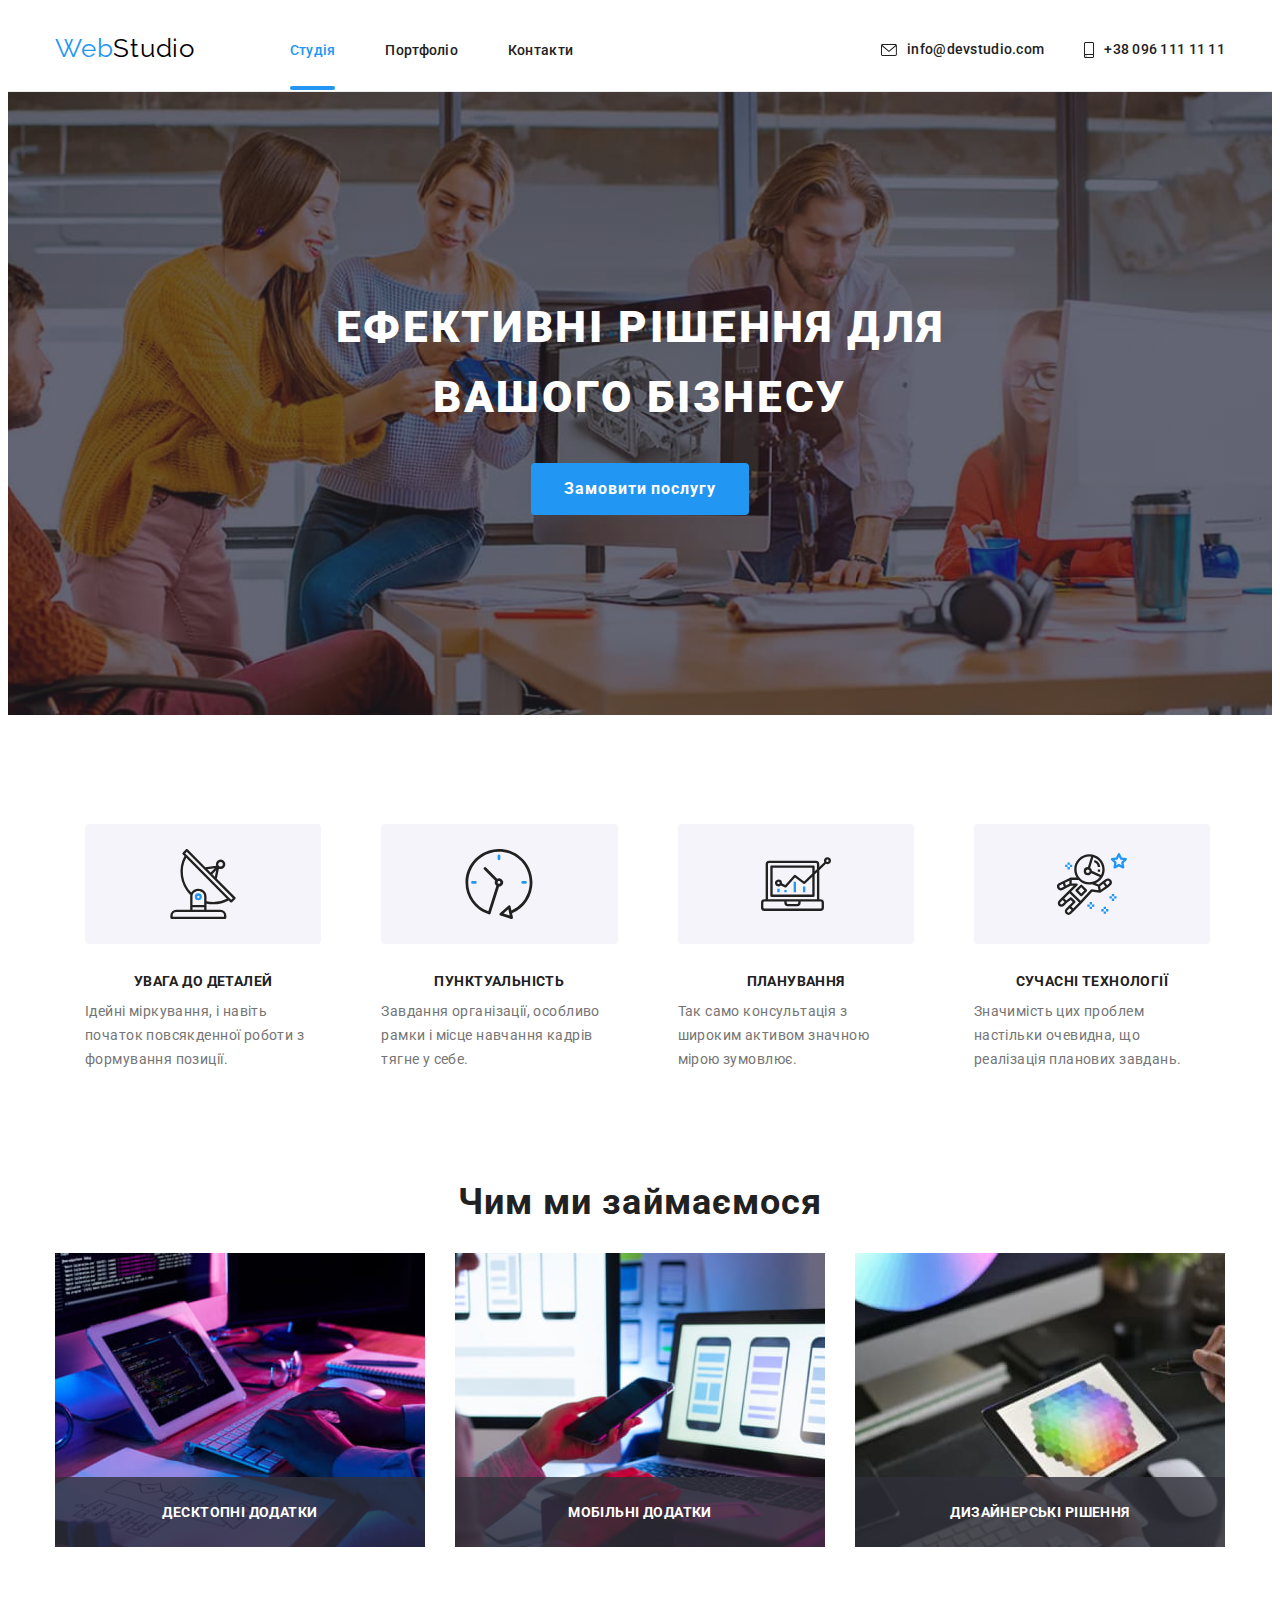
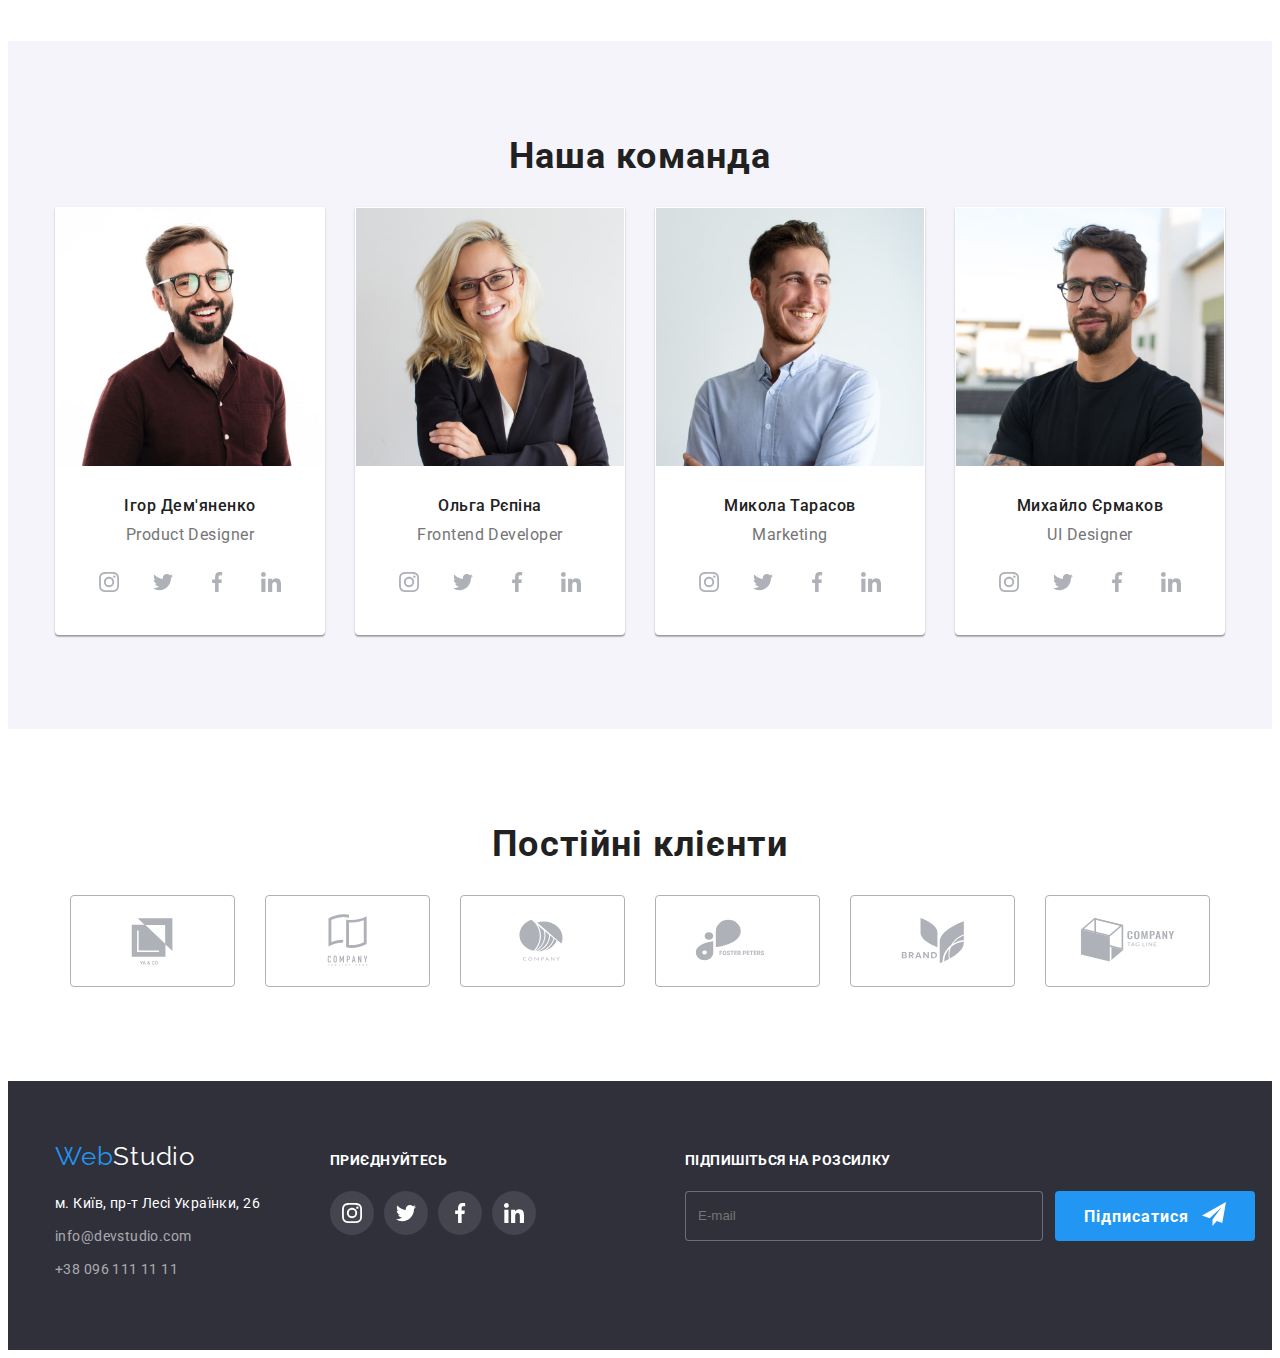
==== commit af0cb740: "fixes" ====
--- a/index.html
+++ b/index.html
@@ -20,25 +20,32 @@
             <div class="header__container">
                 <a class="header link-logo" href="./index.html"><span class="logo">Web</span><span
                         class="logo-studio">Studio</span></a>
-                <ul class="site-nav">
-                    <li><a class="link current" href="./index.html">Студія</a></li>
-                    <li><a class="link" href="./portfolio.html">Портфоліо</a></li>
-                    <li><a class="link" href="#">Контакти</a></li>
-                </ul>
-                <ul class="contacts">
-                    <li class="contacts__item"><a class="link email" href="meilto:info@devstudio.com">
+                <button type="button" class="menu-toggle js-open-menu" aria-expanded="false" aria-controls="mobile-menu" data-mobile-menu>
+                        <svg width="40" height="40">
+                            <use class="icon-menu" href="./img/icon.svg#icon-menu"></use>
+                        </svg>
+                </button>
+                <div class="menu">
+                    <ul class="site-nav">
+                        <li><a class="link current" href="./index.html">Студія</a></li>
+                        <li><a class="link" href="./portfolio.html">Портфоліо</a></li>
+                        <li><a class="link" href="#">Контакти</a></li>
+                    </ul>
+                    <ul class="contacts">
+                        <li class="contacts__item"><a class="link email" href="meilto:info@devstudio.com">
                             <span class="contacts__list">
                                 <svg class="contacts__icon" width="16" height="12">
                                     <use href="./img/icon.svg#icon-envelope"></use>
                                 </svg>info@devstudio.com
                             </span></a></li>
-                    <li class="contacts__item"><a class="link tel" href="tel:+380961111111">
+                        <li class="contacts__item"><a class="link tel" href="tel:+380961111111">
                             <span class="contacts__list">
                                 <svg class="contacts__icon" width="10" height="16">
                                     <use href="./img/icon.svg#icon-smartphone"></use>
                                 </svg>+38 096 111 11 11
                             </span></a></li>
-                </ul>
+                    </ul>
+                </div>    
             </div>
         </div>
     </header>
@@ -114,7 +121,7 @@
                 <h2 class="title">Наша команда</h2>
                 <ul class="team__list">
                     <li class="team__card">
-                        <img src="./img/img1.jpg" alt="Молодий чоловік" height="260" width="270">
+                        <img src="./img/prDesigner@1x.jpg" alt="Молодий чоловік">
                         <div class="team__container">
                             <h3 class="team__title">Ігор Дем'яненко</h3>
                             <p lang="en" class="team__text">Product Designer</p>
@@ -143,7 +150,7 @@
                         </div>
                     </li>
                     <li class="team__card">
-                        <img src="./img/img2.jpg" alt="Гарна дівчина" height="260" width="270">
+                        <img src="./img/frDeveloper@1x.jpg" alt="Гарна дівчина">
                         <div class="team__container">
                             <h3 class="team__title">Ольга Рєпіна</h3>
                             <p lang="en" class="team__text">Frontend Developer</p>
@@ -172,7 +179,7 @@
                         </div>                        
                     </li>
                     <li class="team__card">
-                        <img src="./img/img3.jpg" alt="Усміхнений хлопець" height="260" width="270">
+                        <img src="./img/marketing@1x.jpg" alt="Усміхнений хлопець">
                         <div class="team__container">
                             <h3 class="team__title">Микола Тарасов</h3>
                             <p lang="en" class="team__text">Marketing</p>
@@ -201,7 +208,7 @@
                         </div>
                     </li>
                     <li class="team__card">
-                        <img src="./img/img4.jpg" alt="Усміхнений хлопець в окулярах" height="260" width="270">
+                        <img src="./img/UIDesigner@1x.jpg" alt="Усміхнений хлопець в окулярах">
                         <div class="team__container">
                             <h3 class="team__title">Михайло Єрмаков</h3>
                             <p lang="en" class="team__text">UI Designer</p>
@@ -387,6 +394,60 @@
             </form>
         </div>
     </div> 
-    <script src="./js/modal.js"></script>  
+
+    <div class="menu-container js-menu-container" id="mobile-menu" data-mobile-menu>
+        <button type="button" class="menu-toggle js-close-menu">
+            <svg width="40" height="40">
+                <use class="icon-close" href="./img/icon.svg#icon-close"></use>
+            </svg>
+        </button>
+        <ul class="menu-site">
+            <li class="menu-site_list">
+                <a class="menu-site_link current" href="./index.html">Студія</a>
+            </li>
+            <li class="menu-site_list">
+                <a class="menu-site_link" href="./portfolio.html">Портфоліо</a>
+            </li>
+            <li class="menu-site_list">
+                <a class="menu-site_link" href="#">Контакти</a>
+            </li>
+        </ul>
+        <ul class="menu-contacts">
+            <li class="menu-contacts_list">
+                <a class="menu-contacts_tel" href="tel:+380961111111">
+                    <span class="menu-contacts_phone">+38 096 111 11 11</span>
+                </a>
+            </li>
+            <li class="menu-contacts_list">
+                <a class="menu-contacts_email" href="mailto:info@devstudio.com">
+                    <span class="menu-contacts_mail">info@devstudio.com</span>
+                </a>
+            </li>
+        </ul>
+        <ul class="menu-social">
+            <li class="menu-social_item">
+                <a class="menu-social_link" href="#">
+                    Instagram<span class="line">|</span>
+                </a>
+            </li>
+            <li class="menu-social_item">
+                <a class="menu-social_link" href="#">
+                    Twitter<span class="line">|</span>
+                </a>
+            </li>
+            <li class="menu-social_item">
+                <a class="menu-social_link" href="#">
+                    Facebook<span class="line">|</span>
+                </a>
+            </li>
+            <li class="menu-social_item">
+                <a class="menu-social_link" href="#">
+                    LinkedIn</a>
+            </li>
+        </ul>
+    </div>
+
+    <script src="./js/modal.js"></script>
+    <script src="./js/mobile-menu.js"></script>  
 </body>
 </html>--- a/css/main.min.css
+++ b/css/main.min.css
@@ -1 +1 @@
-:root{--primary-text-color: #757575;--title-text-color: #212121;--accent-color: #2196f3;--primary-white-color: #ffffff;--primary-black-color: #2f303a}html{-webkit-box-sizing:border-box;box-sizing:border-box}*,* ::before,* ::after{-webkit-box-sizing:inherit;box-sizing:inherit}header{border-bottom:1px solid #ececec}body{background-color:var(--primary-white-color);color:var(--primary-text-color);font-family:Roboto,sans-serif}h2,h3,h4,p{margin-top:0;margin-bottom:0}.section{padding-top:94px;padding-bottom:94px}.container{margin-right:auto;margin-left:auto;width:1200px;padding-right:15px;padding-left:15px}img{display:block;max-width:100%;height:auto;margin-right:0}ul{list-style:none;margin-top:0;margin-bottom:0}.title{color:var(--title-text-color);font-weight:700;font-size:36px;line-height:1.17;letter-spacing:.03em;margin-bottom:50px}@media screen and (max-width: 1200px){.title{font-size:calc(1rem + 2vw)}}.logo{color:var(--accent-color);font-family:Raleway;text-decoration:none;font-size:26px;line-height:1.2;letter-spacing:.03em}.logo-studio{color:#000;font-family:Raleway;text-decoration:none;font-size:26px;line-height:1.2;letter-spacing:.03em}.link-logo{text-decoration:none}.link{color:var(--title-text-color);text-decoration:none;font-family:Roboto,sans-serif;font-weight:500;font-size:14px;line-height:1.17;letter-spacing:.02em;-webkit-transition-property:background-color;transition-property:background-color;-webkit-transition-duration:250ms;transition-duration:250ms;-webkit-transition-timing-function:cubic-bezier(0.4, 0, 0.2, 1);transition-timing-function:cubic-bezier(0.4, 0, 0.2, 1)}.link:hover,.link:focus{color:var(--accent-color);-webkit-transition:color 250ms cubic-bezier(0.4, 0, 0.2, 1);transition:color 250ms cubic-bezier(0.4, 0, 0.2, 1)}.link .email,.link .tel{color:var(--primary-text-color);font-weight:500;font-size:14px;line-height:1.17;letter-spacing:.02em;text-decoration:none;margin:0;padding-right:0;padding-left:0}.link.current{color:var(--accent-color);position:relative;padding-top:32px}.link.current::after{content:"";display:inline-block;width:100%;height:4px;left:0;bottom:-32px;background-color:var(--accent-color);border-radius:2px;position:absolute}.visually-hidden{position:absolute;white-space:nowrap;width:1px;height:1px;overflow:hidden;border:0;padding:0;clip:rect(0 0 0 0);-webkit-clip-path:inset(50%);clip-path:inset(50%);margin:1px}.primary-button{display:inline-block;border:1px solid rgba(0,0,0,0);border-radius:4px;padding:10px 32px;min-width:216px;background-color:var(--accent-color);color:var(--primary-white-color);font-family:Roboto,sans-serif;font-weight:700;font-size:16px;line-height:1.9;letter-spacing:.06em;text-align:center}.section__activities{padding-top:0;padding-bottom:94px}@media(max-width: 1023px){.section__activities{display:none}}.activities .title{margin-top:0;margin-bottom:50px}.activities__list{display:-webkit-box;display:-ms-flexbox;display:flex;gap:30px;padding-left:0}.activities__card{position:relative;width:370px;height:294px}.activities__description{position:absolute;width:100%;height:70px;right:0;bottom:0;display:block;margin:0;padding:27px 0;font-family:"Roboto";font-style:normal;font-weight:700;font-size:14px;line-height:1.15;text-align:center;letter-spacing:.03em;text-transform:uppercase;background-color:rgba(47,48,58,.8);color:#fff}.clients{padding-top:94px;padding-bottom:94px}.clients__list{gap:30px;padding-left:0;-webkit-box-align:center;-ms-flex-align:center;align-items:center;-webkit-box-pack:center;-ms-flex-pack:center;justify-content:center}.clients__items{width:calc((100% - 150px)/6)}.clients__icon{fill:#afb1b8}.clients__link:hover .clients__icon,.clients__link:focus .clients__icon{fill:var(--accent-color);-webkit-transition:fill 250ms cubic-bezier(0.4, 0, 0.2, 1);transition:fill 250ms cubic-bezier(0.4, 0, 0.2, 1)}.clients__link{display:-webkit-box;display:-ms-flexbox;display:flex;width:100%;height:92px;border:1px solid #afb1b8;border-radius:4px;-webkit-box-align:center;-ms-flex-align:center;align-items:center;-webkit-box-pack:center;-ms-flex-pack:center;justify-content:center;-webkit-transition-property:background-color;transition-property:background-color;-webkit-transition-duration:250ms;transition-duration:250ms;-webkit-transition-timing-function:cubic-bezier(0.4, 0, 0.2, 1);transition-timing-function:cubic-bezier(0.4, 0, 0.2, 1)}.clients__link:hover,.clients__link:focus{border-color:var(--accent-color);-webkit-transition:border-color 250ms cubic-bezier(0.4, 0, 0.2, 1);transition:border-color 250ms cubic-bezier(0.4, 0, 0.2, 1)}.excellence__list{gap:30px;padding-left:15px;margin:0}.excellence__title{margin-top:0;margin-bottom:10px;color:var(--title-text-color);text-transform:uppercase;font-weight:700;font-size:14px;line-height:1.14;letter-spacing:.03em}.excellence__text{margin-top:0;margin-bottom:0;font-size:14px;line-height:1.7;letter-spacing:.03em}.excellence__item{width:270px}.excellence__item::before{content:"";display:block;height:120px;border-radius:4px;background-color:#f5f4fa;background-size:contain;background-repeat:no-repeat;background-position:center;margin-bottom:30px}.icon-antenna::before{background-image:url("../img/antenna.svg");background-size:70px 70px}.icon-clock::before{background-image:url("../img/clock.svg");background-size:70px 70px}.icon-diagram::before{background-image:url("../img/diagram.svg");background-size:70px 70px}.icon-astronaut::before{background-image:url("../img/astronaut.svg");background-size:70px 70px}.filters{display:-webkit-box;display:-ms-flexbox;display:flex;-webkit-box-pack:center;-ms-flex-pack:center;justify-content:center;gap:8px;padding-left:0;margin-bottom:50px}.filter__button{display:inline-block;background-color:#f5f4fa;color:var(--title-text-color);font-family:inherit;font-weight:500;font-size:16px;line-height:1.6;letter-spacing:.03em;padding:6px 22px;border:1px solid rgba(0,0,0,0);border-radius:4px;-webkit-transition-property:background-color;transition-property:background-color;-webkit-transition-duration:250ms;transition-duration:250ms;-webkit-transition-timing-function:cubic-bezier(0.4, 0, 0.2, 1);transition-timing-function:cubic-bezier(0.4, 0, 0.2, 1)}.filter__button:hover,.filter__button:focus{background-color:var(--accent-color);color:#fff;-webkit-box-shadow:0px 3px 1px rgba(0,0,0,.1),0px 1px 2px rgba(0,0,0,.08),0px 2px 2px rgba(0,0,0,.12);box-shadow:0px 3px 1px rgba(0,0,0,.1),0px 1px 2px rgba(0,0,0,.08),0px 2px 2px rgba(0,0,0,.12);-webkit-transition:-webkit-box-shadow 250ms cubic-bezier(0.4, 0, 0.2, 1);transition:-webkit-box-shadow 250ms cubic-bezier(0.4, 0, 0.2, 1);transition:box-shadow 250ms cubic-bezier(0.4, 0, 0.2, 1);transition:box-shadow 250ms cubic-bezier(0.4, 0, 0.2, 1), -webkit-box-shadow 250ms cubic-bezier(0.4, 0, 0.2, 1);-webkit-transition:background-color 250ms cubic-bezier(0.4, 0, 0.2, 1);transition:background-color 250ms cubic-bezier(0.4, 0, 0.2, 1);-webkit-transition:color 250ms cubic-bezier(0.4, 0, 0.2, 1);transition:color 250ms cubic-bezier(0.4, 0, 0.2, 1)}.filter__buttoncurrent{background-color:#2196f3;color:#fff;-webkit-box-shadow:0px 3px 1px rgba(0,0,0,.1),0px 1px 2px rgba(0,0,0,.08),0px 2px 2px rgba(0,0,0,.12);box-shadow:0px 3px 1px rgba(0,0,0,.1),0px 1px 2px rgba(0,0,0,.08),0px 2px 2px rgba(0,0,0,.12)}footer{background-color:var(--primary-black-color);padding-top:60px;padding-bottom:60px}.footer__container{-webkit-box-align:baseline;-ms-flex-align:baseline;align-items:baseline}footer .logo-studio{color:var(--primary-white-color)}footer .link-logo{display:inline-block;padding-left:0;margin-right:0;margin-bottom:20px}.address{font-style:inherit}.address__container{margin-right:70px}.address__list{display:block;padding:0}.address__items{margin-bottom:9px}.address-mailing{text-decoration:none;color:#fff;font-weight:400;font-size:14px;line-height:1.7;letter-spacing:.03em}.item{text-decoration:none;color:rgba(255,255,255,.6);font-weight:400;font-size:14px;line-height:1.7;letter-spacing:.03em}.address__link:hover,.address__link:focus{color:var(--accent-color);-webkit-transition:color 250ms cubic-bezier(0.4, 0, 0.2, 1);transition:color 250ms cubic-bezier(0.4, 0, 0.2, 1)}.connect__title{font-family:"Roboto";font-style:normal;font-weight:700;font-size:14px;line-height:16px;letter-spacing:.03em;text-transform:uppercase;margin-bottom:23px;color:#fff}.connect__list{-webkit-box-pack:center;-ms-flex-pack:center;justify-content:center;gap:10px;padding:0}.connect__link{width:44px;height:44px;display:-webkit-box;display:-ms-flexbox;display:flex;-webkit-box-align:center;-ms-flex-align:center;align-items:center;-webkit-box-pack:center;-ms-flex-pack:center;justify-content:center;background-color:#44454e;border-radius:50%;-webkit-transition-property:background-color;transition-property:background-color;-webkit-transition-duration:250ms;transition-duration:250ms;-webkit-transition-timing-function:cubic-bezier(0.4, 0, 0.2, 1);transition-timing-function:cubic-bezier(0.4, 0, 0.2, 1)}.connect__link:hover,.connect__link:focus{background-color:var(--accent-color);-webkit-transition:background-color 250ms cubic-bezier(0.4, 0, 0.2, 1);transition:background-color 250ms cubic-bezier(0.4, 0, 0.2, 1)}.connect__icon{fill:#fff}.subscribe__container{margin-left:auto}.subscribe__button{position:relative;display:block;padding:10px 28px;margin-left:12px;min-width:200px;border:1px solid rgba(0,0,0,0);border-radius:4px;background-color:var(--accent-color);color:var(--primary-white-color);font-family:Roboto,sans-serif;font-weight:700;font-size:16px;line-height:1.9;letter-spacing:.06em;text-align:start;cursor:pointer}.subscribe__button::after{content:"";position:absolute;top:10px;right:28px;display:inline-block;width:24px;height:24px;background-image:url("../img/send.svg");background-repeat:no-repeat}.subscribe__input{width:358px;height:50px;padding:12px 12px 12px 12px;border:1px solid rgba(255,255,255,.3);border-radius:4px;background-color:#2f303a;outline:none;color:var(--primary-white-color)}.header__container{-webkit-box-align:center;-ms-flex-align:center;align-items:center;-webkit-box-pack:justify;-ms-flex-pack:justify;justify-content:space-between}header .link-logo{display:block;padding-top:24px;padding-bottom:25px;padding-left:0;margin-right:93px}.site-nav{-webkit-box-align:center;-ms-flex-align:center;align-items:center;-webkit-box-pack:justify;-ms-flex-pack:justify;justify-content:space-between;gap:50px;padding-top:32px;padding-bottom:32px;padding-left:0;margin-right:308px}.contacts{-ms-flex-line-pack:center;align-content:center;-webkit-box-pack:start;-ms-flex-pack:start;justify-content:flex-start;gap:40px;-ms-flex-wrap:nowrap;flex-wrap:nowrap;margin:0;padding-top:32px;padding-right:0;padding-bottom:32px;padding-left:0}.contacts__item{display:-webkit-box;display:-ms-flexbox;display:flex;-webkit-box-align:center;-ms-flex-align:center;align-items:center;padding-right:0;-ms-flex-wrap:nowrap;flex-wrap:nowrap}.contacts__list{display:-webkit-box;display:-ms-flexbox;display:flex;-webkit-box-align:center;-ms-flex-align:center;align-items:center;-webkit-box-pack:justify;-ms-flex-pack:justify;justify-content:space-between;padding-right:0}.contacts__icon{fill:currentColor;margin-right:10px}.hero{background-color:#c4c4c4;text-align:center;padding:0}.section.hero{height:600px}.hero__overlay{width:100%;height:100%;margin-left:auto;margin-right:auto;background-image:-webkit-gradient(linear, left top, right top, from(rgba(47, 48, 58, 0.4)), to(rgba(47, 48, 58, 0.4))),url("../img/bgrhero.jpeg");background-image:linear-gradient(to right, rgba(47, 48, 58, 0.4), rgba(47, 48, 58, 0.4)),url("../img/bgrhero.jpeg");background-repeat:no-repeat;background-position:center;background-size:cover}.hero__container{padding-top:200px;padding-bottom:200px}.hero__title{margin-top:0;margin-bottom:30px;margin-right:auto;margin-left:auto;color:var(--primary-white-color);text-transform:uppercase;font-weight:900;font-size:44px;line-height:1.36;letter-spacing:.06em;text-align:center;max-width:696px}.backdrop{position:fixed;top:0;left:0;width:100%;height:100%;background-color:rgba(0,0,0,.2);opacity:1;-webkit-transition:opacity 250ms cubic-bezier(0.4, 0, 0.2, 1);transition:opacity 250ms cubic-bezier(0.4, 0, 0.2, 1)}.backdrop.is-hidden{opacity:0;pointer-events:none}.backdrop.is-hidden .modal{-webkit-transform:translate(-50%, -50%) scale(0.8);transform:translate(-50%, -50%) scale(0.8)}.modal{position:absolute;top:50%;left:50%;-webkit-transform:translate(-50%, -50%) scale(1);transform:translate(-50%, -50%) scale(1);width:528px;height:581px;border-radius:4px;background-color:#fff}.close-button{position:absolute;top:8px;right:8px;width:30px;height:30px;border-radius:50%;border:1px solid rgba(0,0,0,.1);background-color:#fff;display:-webkit-box;display:-ms-flexbox;display:flex;-webkit-box-align:center;-ms-flex-align:center;align-items:center;-webkit-box-pack:center;-ms-flex-pack:center;justify-content:center;cursor:pointer}.close-icon{fill:currentColor}.close-button:hover .close-icon,.close-button:focus .close-icon{fill:#2196f3;-webkit-transition:fill 250ms cubic-bezier(0.4, 0, 0.2, 1);transition:fill 250ms cubic-bezier(0.4, 0, 0.2, 1)}.modal-title{font-family:"Roboto";font-style:normal;font-weight:700;font-size:20px;line-height:1.15;text-align:center;letter-spacing:.03em;color:#212121;padding-top:40px;padding-right:40px;padding-left:40px;padding-bottom:12px}.form-input{display:block;margin:0;padding-right:40px;padding-bottom:30px;padding-left:40px}.form-label{display:block;margin-bottom:4px;font-family:Roboto;font-style:normal;font-weight:400;font-size:12px;line-height:1.16;letter-spacing:.01em;color:#757575}.input-wrap{position:relative;margin-bottom:10px}.input-item{width:100%;height:40px;padding:12px 12px 12px 32px;border:1px solid rgba(33,33,33,.2);border-radius:4px;outline:none}.input-item:focus{border-color:var(--accent-color);cursor:pointer}.input-icon{position:absolute;top:50%;left:12px;-webkit-transform:translateY(-50%);transform:translateY(-50%);fill:#212121}.input-wrap:focus-within .input-icon{fill:#2196f3;-webkit-transition:fill 250ms cubic-bezier(0.4, 0, 0.2, 1);transition:fill 250ms cubic-bezier(0.4, 0, 0.2, 1)}.form-textarea{border:1px solid rgba(33,33,33,.2);border-radius:4px;width:100%;height:120px;padding:12px;margin-bottom:20px;resize:none;font-family:"Roboto";font-size:12px;color:rgba(117,117,117,.5)}.form-textarea:focus{border-color:#2196f3}.checkbox-input{-webkit-appearance:none;-moz-appearance:none;appearance:none}.checkbox-label{position:relative;top:0;left:4%;padding-left:24px;margin-bottom:30px;font-family:"Roboto";font-weight:400;font-size:14px;line-height:1.7;letter-spacing:.03em}.checkbox-label-terms{color:var(--accent-color);font-family:"Roboto";font-weight:400;font-size:14px;line-height:1.7;letter-spacing:.03em}.checkbox-label::before{content:"";position:absolute;top:0;left:0;width:16px;height:15px;border:1px solid #212121;border-radius:2px}.checkbox-label::after{content:"";position:absolute;top:0;left:0;width:16px;height:15px;background-image:url("../img/iconcheck.svg");background-color:#2196f3;background-size:contain;background-repeat:no-repeat;border:1px solid #2196f3;border-radius:2px;opacity:0}.checkbox-input:checked+.checkbox-label::after{opacity:1}.form-button{display:block;margin:auto;-webkit-box-shadow:0px 4px 4px rgba(0,0,0,.15);box-shadow:0px 4px 4px rgba(0,0,0,.15);-webkit-transition:-webkit-box-shadow 250ms cubic-bezier(0.4, 0, 0.2, 1);transition:-webkit-box-shadow 250ms cubic-bezier(0.4, 0, 0.2, 1);transition:box-shadow 250ms cubic-bezier(0.4, 0, 0.2, 1);transition:box-shadow 250ms cubic-bezier(0.4, 0, 0.2, 1), -webkit-box-shadow 250ms cubic-bezier(0.4, 0, 0.2, 1)}.projects__list{display:-webkit-box;display:-ms-flexbox;display:flex;-ms-flex-wrap:wrap;flex-wrap:wrap;gap:30px;-ms-flex-preferred-size:calc((100% - 30px)/3);flex-basis:calc((100% - 30px)/3);padding:0;margin:0;text-decoration:none}.project__link{text-decoration:none;color:var(--primary-text-color);-webkit-box-shadow:0px 1px 1px rgba(0,0,0,.12),0px 4px 4px rgba(0,0,0,.06),1px 4px 6px rgba(0,0,0,.16);box-shadow:0px 1px 1px rgba(0,0,0,.12),0px 4px 4px rgba(0,0,0,.06),1px 4px 6px rgba(0,0,0,.16)}.project__card{position:relative;width:370px;height:294px;padding:63px,24px;overflow:hidden}.project__description{position:absolute;width:100%;height:100%;top:0;left:0;padding:63px 24px;background-color:rgba(33,150,243,.9);color:#fff;-webkit-transform:translateY(100%);transform:translateY(100%);-webkit-transition:-webkit-transform 250ms cubic-bezier(0.4, 0, 0.2, 1);transition:-webkit-transform 250ms cubic-bezier(0.4, 0, 0.2, 1);transition:transform 250ms cubic-bezier(0.4, 0, 0.2, 1);transition:transform 250ms cubic-bezier(0.4, 0, 0.2, 1), -webkit-transform 250ms cubic-bezier(0.4, 0, 0.2, 1)}.project__card:hover .project__description{-webkit-transform:translateY(0);transform:translateY(0);-webkit-transition:-webkit-transform 250ms cubic-bezier(0.4, 0, 0.2, 1);transition:-webkit-transform 250ms cubic-bezier(0.4, 0, 0.2, 1);transition:transform 250ms cubic-bezier(0.4, 0, 0.2, 1);transition:transform 250ms cubic-bezier(0.4, 0, 0.2, 1), -webkit-transform 250ms cubic-bezier(0.4, 0, 0.2, 1)}.project__content{font-family:Roboto;font-size:18px;line-height:1.55;letter-spacing:.03em;color:#fff;margin:0}.project__remark{display:block;max-width:370px;border:1px solid #eee;border-top:rgba(0,0,0,0);padding:20px 24px;margin:0}.project__title{color:var(--title-text-color);font-weight:700;font-size:18px;line-height:2;letter-spacing:.06em;margin-bottom:4px;text-decoration:none}.project__text{color:var(--primary-text-color);font-size:16px;line-height:1.9;letter-spacing:.03em;text-decoration:none}.project:hover,.project:focus{-webkit-box-shadow:0px 1px 1px rgba(0,0,0,.12),0px 4px 4px rgba(0,0,0,.06),1px 4px 6px rgba(0,0,0,.16);box-shadow:0px 1px 1px rgba(0,0,0,.12),0px 4px 4px rgba(0,0,0,.06),1px 4px 6px rgba(0,0,0,.16);-webkit-transition:-webkit-box-shadow 250ms cubic-bezier(0.4, 0, 0.2, 1);transition:-webkit-box-shadow 250ms cubic-bezier(0.4, 0, 0.2, 1);transition:box-shadow 250ms cubic-bezier(0.4, 0, 0.2, 1);transition:box-shadow 250ms cubic-bezier(0.4, 0, 0.2, 1), -webkit-box-shadow 250ms cubic-bezier(0.4, 0, 0.2, 1)}.team__list{-webkit-box-pack:justify;-ms-flex-pack:justify;justify-content:space-between;padding-left:0}.team{background-color:#f5f4fa}.team__card{display:block;background-color:var(--primary-white-color);border:1px solid rgba(0,0,0,0);width:270px;height:428px;text-align:center;-webkit-box-shadow:0px 1px 3px rgba(0,0,0,.12),0px 1px 1px rgba(0,0,0,.14),0px 2px 1px rgba(0,0,0,.2);box-shadow:0px 1px 3px rgba(0,0,0,.12),0px 1px 1px rgba(0,0,0,.14),0px 2px 1px rgba(0,0,0,.2);border-radius:0px 0px 4px 4px;margin-right:0}.team__container{padding-top:30px;padding-bottom:0}.team__title{color:var(--title-text-color);font-weight:500;font-size:16px;line-height:1.19;letter-spacing:.03em;margin-top:0;margin-bottom:10px}.team__text{font-size:16px;line-height:1.19;letter-spacing:.03em;margin-top:0;margin-bottom:16px}.team-connect__list{display:-webkit-box;display:-ms-flexbox;display:flex;-webkit-box-pack:center;-ms-flex-pack:center;justify-content:center;gap:10px;padding:0;margin-top:16px}.team-connect__icon{fill:#afb1b8}.team-connect__link:hover .team-connect__icon,.team-connect__link:focus .team-connect__icon{fill:#fff;-webkit-transition:fill 250ms cubic-bezier(0.4, 0, 0.2, 1);transition:fill 250ms cubic-bezier(0.4, 0, 0.2, 1)}.team-connect__link{width:44px;height:44px;display:-webkit-box;display:-ms-flexbox;display:flex;-webkit-box-align:center;-ms-flex-align:center;align-items:center;-webkit-box-pack:center;-ms-flex-pack:center;justify-content:center;background-color:#fff;border-radius:50%;-webkit-transition-property:background-color;transition-property:background-color;-webkit-transition-duration:250ms;transition-duration:250ms;-webkit-transition-timing-function:cubic-bezier(0.4, 0, 0.2, 1);transition-timing-function:cubic-bezier(0.4, 0, 0.2, 1)}.team-connect__link:hover,.team-connect__link:focus{background-color:var(--accent-color);fill:#fff;-webkit-transition:fill 250ms cubic-bezier(0.4, 0, 0.2, 1);transition:fill 250ms cubic-bezier(0.4, 0, 0.2, 1)}/*# sourceMappingURL=main.min.css.map */+:root{--primary-text-color: #757575;--title-text-color: #212121;--accent-color: #2196f3;--primary-white-color: #ffffff;--primary-black-color: #2f303a}.menu-site_link.current{color:var(--accent-color);position:relative;padding-top:2px}.menu-site_link.current::after{content:"";display:inline-block;width:100%;height:4px;left:0;bottom:-2px;background-color:var(--accent-color);border-radius:2px;position:absolute}html{-webkit-box-sizing:border-box;box-sizing:border-box}*,* ::before,* ::after{-webkit-box-sizing:inherit;box-sizing:inherit}header{border-bottom:1px solid #ececec;position:relative}body{background-color:var(--primary-white-color);color:var(--primary-text-color);font-family:Roboto,sans-serif}body.modal-open{overflow:hidden}h2,h3,h4,p{margin-top:0;margin-bottom:0}.section{padding-top:60px;padding-bottom:60px}@media screen and (min-width: 480px){.section{padding-top:60px;padding-bottom:60px}}@media screen and (min-width: 1200px){.section{padding-top:94px;padding-bottom:94px}}.container{margin-right:0;margin-left:0;padding-right:15px;padding-left:15px}@media screen and (min-width: 1200px){.container{width:1200px;margin-right:auto;margin-left:auto}}img{display:block;max-width:100%;height:auto;-o-object-fit:cover;object-fit:cover;margin-right:0}ul{list-style:none;margin-top:0;margin-bottom:0}.title{color:var(--title-text-color);font-weight:700;font-size:36px;line-height:1.17;letter-spacing:.03em;text-align:center;margin-bottom:30px}@media screen and (max-width: 1200px){.title{font-size:calc(1rem + 2vw)}}.logo{color:var(--accent-color);font-family:Raleway;text-decoration:none;font-size:26px;line-height:1.2;letter-spacing:.03em}.logo-studio{color:#000;font-family:Raleway;text-decoration:none;font-size:26px;line-height:1.2;letter-spacing:.03em}.link-logo{text-decoration:none}.link{color:var(--title-text-color);text-decoration:none;font-family:Roboto,sans-serif;font-weight:500;font-size:14px;line-height:1.17;letter-spacing:.02em;-webkit-transition-property:background-color;transition-property:background-color;-webkit-transition-duration:250ms;transition-duration:250ms;-webkit-transition-timing-function:cubic-bezier(0.4, 0, 0.2, 1);transition-timing-function:cubic-bezier(0.4, 0, 0.2, 1)}.link:hover,.link:focus{color:var(--accent-color);-webkit-transition:color 250ms cubic-bezier(0.4, 0, 0.2, 1);transition:color 250ms cubic-bezier(0.4, 0, 0.2, 1)}.link .email,.link .tel{color:var(--primary-text-color);font-weight:500;font-size:14px;line-height:1.17;letter-spacing:.02em;text-decoration:none;margin:0;padding-right:0;padding-left:0}.link.current{color:var(--accent-color);position:relative;padding-top:32px}.link.current::after{content:"";display:inline-block;width:100%;height:4px;left:0;bottom:-32px;background-color:var(--accent-color);border-radius:2px;position:absolute}.visually-hidden{position:absolute;white-space:nowrap;width:1px;height:1px;overflow:hidden;border:0;padding:0;clip:rect(0 0 0 0);-webkit-clip-path:inset(50%);clip-path:inset(50%);margin:1px}.primary-button{display:inline-block;border:1px solid rgba(0,0,0,0);border-radius:4px;padding:10px 32px;min-width:216px;background-color:var(--accent-color);color:var(--primary-white-color);font-family:Roboto,sans-serif;font-weight:700;font-size:16px;line-height:1.9;letter-spacing:.06em;text-align:center}.section__activities{padding-top:0;padding-bottom:94px}@media(max-width: 1023px){.section__activities{display:none}}.activities .title{margin-top:0;margin-bottom:50px}.activities__list{display:-webkit-box;display:-ms-flexbox;display:flex;gap:30px;padding-left:0;-webkit-box-pack:center;-ms-flex-pack:center;justify-content:center}.activities__card{position:relative;width:370px;height:294px}.activities__description{position:absolute;width:100%;height:70px;right:0;bottom:0;display:block;margin:0;padding:27px 0;font-family:"Roboto";font-style:normal;font-weight:700;font-size:14px;line-height:1.15;text-align:center;letter-spacing:.03em;text-transform:uppercase;background-color:rgba(47,48,58,.8);color:#fff}.clients{padding-top:60px;padding-bottom:60px}@media screen and (min-width: 1200px){.clients{padding-top:94px;padding-bottom:94px}}.clients__list{display:-webkit-box;display:-ms-flexbox;display:flex;-ms-flex-wrap:wrap;flex-wrap:wrap;padding-left:0;margin:-15px;-webkit-box-align:center;-ms-flex-align:center;align-items:center;-webkit-box-pack:center;-ms-flex-pack:center;justify-content:center}@media screen and (min-width: 1200px){.clients__list{-ms-flex-wrap:nowrap;flex-wrap:nowrap;margin-left:auto;margin-right:auto}}.clients__items{width:calc((100% - 60px)/2);margin:15px}@media screen and (min-width: 768px){.clients__items{width:calc((100% - 90px)/3)}}@media screen and (min-width: 1200px){.clients__items{width:calc((100% - 150px)/6);gap:30px}}.clients__icon{fill:#afb1b8}.clients__link:hover .clients__icon,.clients__link:focus .clients__icon{fill:var(--accent-color);-webkit-transition:fill 250ms cubic-bezier(0.4, 0, 0.2, 1);transition:fill 250ms cubic-bezier(0.4, 0, 0.2, 1)}.clients__link{display:-webkit-box;display:-ms-flexbox;display:flex;width:100%;height:92px;border:1px solid #afb1b8;border-radius:4px;-webkit-box-align:center;-ms-flex-align:center;align-items:center;-webkit-box-pack:center;-ms-flex-pack:center;justify-content:center;-webkit-transition-property:background-color;transition-property:background-color;-webkit-transition-duration:250ms;transition-duration:250ms;-webkit-transition-timing-function:cubic-bezier(0.4, 0, 0.2, 1);transition-timing-function:cubic-bezier(0.4, 0, 0.2, 1)}.clients__link:hover,.clients__link:focus{border-color:var(--accent-color);-webkit-transition:border-color 250ms cubic-bezier(0.4, 0, 0.2, 1);transition:border-color 250ms cubic-bezier(0.4, 0, 0.2, 1)}.excellence__list{padding-left:0px;margin:0}@media screen and (min-width: 768px){.excellence__list{display:-webkit-box;display:-ms-flexbox;display:flex;-ms-flex-wrap:wrap;flex-wrap:wrap;margin:-15px}}@media screen and (min-width: 1200px){.excellence__list{display:-webkit-box;display:-ms-flexbox;display:flex;gap:30px;padding-left:15px;margin:0;-webkit-box-pack:center;-ms-flex-pack:center;justify-content:center;-ms-flex-wrap:nowrap;flex-wrap:nowrap}}.excellence__title{margin-top:0;margin-bottom:10px;color:var(--title-text-color);text-transform:uppercase;text-align:center;font-weight:700;font-size:14px;line-height:1.14;letter-spacing:.03em}.excellence__text{margin-top:0;margin-bottom:0;font-size:14px;line-height:1.7;letter-spacing:.03em}.excellence__item{min-width:200px}@media screen and (max-width: 767px){.excellence__item:not(:last-child){margin-bottom:30px}}@media screen and (min-width: 480px){.excellence__item{width:450px}}@media screen and (min-width: 768px){.excellence__item{width:calc((100% - 60px)/2);margin:15px}}@media screen and (min-width: 1200px){.excellence__item{width:270px}}.excellence__item::before{content:"";display:block;height:120px;border-radius:4px;background-color:#f5f4fa;background-size:contain;background-repeat:no-repeat;background-position:center;margin-bottom:30px}.icon-antenna::before{background-image:url("../img/antenna.svg");background-size:70px 70px}.icon-clock::before{background-image:url("../img/clock.svg");background-size:70px 70px}.icon-diagram::before{background-image:url("../img/diagram.svg");background-size:70px 70px}.icon-astronaut::before{background-image:url("../img/astronaut.svg");background-size:70px 70px}.filters{display:-webkit-box;display:-ms-flexbox;display:flex;-webkit-box-pack:center;-ms-flex-pack:center;justify-content:center;gap:8px;padding-left:0;margin-bottom:50px}.filter__button{display:inline-block;background-color:#f5f4fa;color:var(--title-text-color);font-family:inherit;font-weight:500;font-size:16px;line-height:1.6;letter-spacing:.03em;padding:6px 22px;border:1px solid rgba(0,0,0,0);border-radius:4px;-webkit-transition-property:background-color;transition-property:background-color;-webkit-transition-duration:250ms;transition-duration:250ms;-webkit-transition-timing-function:cubic-bezier(0.4, 0, 0.2, 1);transition-timing-function:cubic-bezier(0.4, 0, 0.2, 1)}.filter__button:hover,.filter__button:focus{background-color:var(--accent-color);color:#fff;-webkit-box-shadow:0px 3px 1px rgba(0,0,0,.1),0px 1px 2px rgba(0,0,0,.08),0px 2px 2px rgba(0,0,0,.12);box-shadow:0px 3px 1px rgba(0,0,0,.1),0px 1px 2px rgba(0,0,0,.08),0px 2px 2px rgba(0,0,0,.12);-webkit-transition:-webkit-box-shadow 250ms cubic-bezier(0.4, 0, 0.2, 1);transition:-webkit-box-shadow 250ms cubic-bezier(0.4, 0, 0.2, 1);transition:box-shadow 250ms cubic-bezier(0.4, 0, 0.2, 1);transition:box-shadow 250ms cubic-bezier(0.4, 0, 0.2, 1), -webkit-box-shadow 250ms cubic-bezier(0.4, 0, 0.2, 1);-webkit-transition:background-color 250ms cubic-bezier(0.4, 0, 0.2, 1);transition:background-color 250ms cubic-bezier(0.4, 0, 0.2, 1);-webkit-transition:color 250ms cubic-bezier(0.4, 0, 0.2, 1);transition:color 250ms cubic-bezier(0.4, 0, 0.2, 1)}.filter__buttoncurrent{background-color:#2196f3;color:#fff;-webkit-box-shadow:0px 3px 1px rgba(0,0,0,.1),0px 1px 2px rgba(0,0,0,.08),0px 2px 2px rgba(0,0,0,.12);box-shadow:0px 3px 1px rgba(0,0,0,.1),0px 1px 2px rgba(0,0,0,.08),0px 2px 2px rgba(0,0,0,.12)}footer{background-color:var(--primary-black-color);padding-top:60px;padding-bottom:60px}@media screen and (min-width: 768px){.footer__container{display:-webkit-box;display:-ms-flexbox;display:flex;-ms-flex-wrap:wrap;flex-wrap:wrap;-webkit-box-align:center;-ms-flex-align:center;align-items:center;-webkit-box-pack:space-evenly;-ms-flex-pack:space-evenly;justify-content:space-evenly}}@media screen and (min-width: 1200px){.footer__container{display:-webkit-box;display:-ms-flexbox;display:flex;-webkit-box-align:baseline;-ms-flex-align:baseline;align-items:baseline;width:1200px;margin-right:auto;margin-left:auto}}footer .logo-studio{color:var(--primary-white-color)}footer .link-logo{display:-webkit-box;display:-ms-flexbox;display:flex;-webkit-box-pack:center;-ms-flex-pack:center;justify-content:center;padding-left:0;margin-right:0;margin-bottom:20px}@media screen and (min-width: 1200px){footer .link-logo{display:inline-block}}.address{font-style:inherit}.address__container{margin-right:0px}@media screen and (min-width: 1200px){.address__container{margin-right:70px}}.address__list{display:block;padding:0;margin-bottom:60px}@media screen and (min-width: 1200px){.address__list{display:inline-block;margin-bottom:0}}.address__items{margin-bottom:8px;text-align:center}@media screen and (min-width: 1200px){.address__items{margin-bottom:9px;text-align:left}}.address-mailing{text-decoration:none;color:#fff;font-weight:400;font-size:14px;line-height:1.7;letter-spacing:.03em}.item{text-decoration:none;color:rgba(255,255,255,.6);font-weight:400;font-size:14px;line-height:1.7;letter-spacing:.03em}.address__link:hover,.address__link:focus{color:var(--accent-color);-webkit-transition:color 250ms cubic-bezier(0.4, 0, 0.2, 1);transition:color 250ms cubic-bezier(0.4, 0, 0.2, 1)}.connect__title{font-family:"Roboto";font-style:normal;font-weight:700;font-size:14px;line-height:16px;letter-spacing:.03em;text-transform:uppercase;text-align:center;margin-bottom:20px;color:#fff}@media screen and (min-width: 1200px){.connect__title{margin-bottom:23px;text-align:left}}.connect__list{display:-webkit-box;display:-ms-flexbox;display:flex;-webkit-box-pack:center;-ms-flex-pack:center;justify-content:center;gap:10px;padding:0;margin-bottom:60px}@media screen and (min-width: 768px){.connect__list{margin-bottom:102px}}@media screen and (min-width: 1200px){.connect__list{margin-bottom:0;margin-right:93px}}.connect__link{width:44px;height:44px;display:-webkit-box;display:-ms-flexbox;display:flex;-webkit-box-align:center;-ms-flex-align:center;align-items:center;-webkit-box-pack:center;-ms-flex-pack:center;justify-content:center;background-color:#44454e;border-radius:50%;-webkit-transition-property:background-color;transition-property:background-color;-webkit-transition-duration:250ms;transition-duration:250ms;-webkit-transition-timing-function:cubic-bezier(0.4, 0, 0.2, 1);transition-timing-function:cubic-bezier(0.4, 0, 0.2, 1)}.connect__link:hover,.connect__link:focus{background-color:var(--accent-color);-webkit-transition:background-color 250ms cubic-bezier(0.4, 0, 0.2, 1);transition:background-color 250ms cubic-bezier(0.4, 0, 0.2, 1)}.connect__icon{fill:#fff}@media screen and (max-width: 1200px){.subscribe__container{display:block;text-align:center}}@media screen and (min-width: 1200px){.subscribe__container{margin-left:auto}}@media screen and (min-width: 1200px){.subscribe{display:-webkit-box;display:-ms-flexbox;display:flex}}.subscribe__button{position:relative;padding:10px 28px;min-width:200px;height:50px;margin-left:auto;margin-right:auto;border:1px solid rgba(0,0,0,0);border-radius:4px;background-color:var(--accent-color);color:var(--primary-white-color);font-family:Roboto,sans-serif;font-weight:700;font-size:16px;line-height:1.9;letter-spacing:.06em;text-align:start;cursor:pointer}.subscribe__button::after{content:"";position:absolute;top:10px;right:28px;display:inline-block;width:24px;height:24px;background-image:url("../img/send.svg");background-repeat:no-repeat}.subscribe__input{width:calc(100% - 15px);height:50px;padding:12px 12px 12px 12px;margin-bottom:20px;border:1px solid rgba(255,255,255,.3);border-radius:4px;background-color:#2f303a;outline:none;color:var(--primary-white-color)}@media screen and (min-width: 480px){.subscribe__input{width:450px;display:block}}@media screen and (min-width: 1200px){.subscribe__input{width:358px;margin-right:12px}}.header__container{display:-webkit-box;display:-ms-flexbox;display:flex;-webkit-box-align:center;-ms-flex-align:center;align-items:center;-webkit-box-pack:justify;-ms-flex-pack:justify;justify-content:space-between}header .link-logo{display:block;padding-top:24px;padding-bottom:25px;padding-left:0}@media screen and (min-width: 1024px){header .link-logo{margin-right:93px}}.site-nav{display:-webkit-box;display:-ms-flexbox;display:flex;-webkit-box-align:center;-ms-flex-align:center;align-items:center;-webkit-box-pack:justify;-ms-flex-pack:justify;justify-content:space-between;gap:50px;padding-top:32px;padding-bottom:32px;padding-left:0}@media screen and (min-width: 768px){.site-nav{margin-right:96px}}@media screen and (min-width: 1200px){.site-nav{margin-right:308px}}.contacts{margin:0;padding-top:32px;padding-right:0;padding-bottom:32px;padding-left:0}@media screen and (min-width: 768px){.contacts{display:block;-ms-flex-line-pack:center;align-content:center;-webkit-box-pack:start;-ms-flex-pack:start;justify-content:flex-start;gap:40px;-ms-flex-wrap:wrap;flex-wrap:wrap}}@media screen and (min-width: 1024px){.contacts{display:-webkit-box;display:-ms-flexbox;display:flex;-ms-flex-line-pack:center;align-content:center;-webkit-box-pack:start;-ms-flex-pack:start;justify-content:flex-start;gap:40px;-ms-flex-wrap:nowrap;flex-wrap:nowrap}}.contacts__item{display:-webkit-box;display:-ms-flexbox;display:flex;-webkit-box-align:center;-ms-flex-align:center;align-items:center;padding-right:0;-ms-flex-wrap:nowrap;flex-wrap:nowrap}@media screen and (max-width: 1023px){.contacts__item:not(:last-child){margin-bottom:10px}}.contacts__list{display:-webkit-box;display:-ms-flexbox;display:flex;-webkit-box-align:center;-ms-flex-align:center;align-items:center;-webkit-box-pack:justify;-ms-flex-pack:justify;justify-content:space-between;padding-right:0}.contacts__icon{fill:currentColor;margin-right:10px}.hero{background-color:#c4c4c4;text-align:center;padding:0}.section.hero{min-height:400px}@media screen and (min-width: 1200px){.section.hero{height:600px}}.hero__container{padding-top:118px;padding-bottom:118px}@media screen and (min-width: 1200px){.hero__container{padding-top:200px;padding-bottom:200px}}.hero__overlay{width:100%;height:100%;margin-left:0;margin-right:0;background-image:-webkit-gradient(linear, left top, right top, from(rgba(47, 48, 58, 0.4)), to(rgba(47, 48, 58, 0.4))),url("../img/bgrhero.jpeg");background-image:linear-gradient(to right, rgba(47, 48, 58, 0.4), rgba(47, 48, 58, 0.4)),url("../img/bgrhero.jpeg");background-repeat:no-repeat;background-position:center;background-size:cover}@media(-webkit-min-device-pixel-ratio: 2), (min-resolution: 2dppx){.hero__overlay{background-image:url(../)}}.hero__title{margin-top:0;margin-bottom:30px;margin-right:auto;margin-left:auto;color:var(--primary-white-color);text-transform:uppercase;font-weight:900;font-size:calc(26px + .5vw);line-height:1.6;letter-spacing:.06em;text-align:center;max-width:696px}@media screen and (min-width: 1200px){.hero__title{font-size:44px}}.backdrop{position:fixed;top:0;left:0;width:100%;height:100%;background-color:rgba(0,0,0,.2);opacity:1;-webkit-transition:opacity 250ms cubic-bezier(0.4, 0, 0.2, 1);transition:opacity 250ms cubic-bezier(0.4, 0, 0.2, 1);overflow-y:scroll}.backdrop.is-hidden{opacity:0;pointer-events:none}.backdrop.is-hidden .modal{-webkit-transform:translate(-50%, -50%) scale(0.8);transform:translate(-50%, -50%) scale(0.8)}.modal{position:absolute;top:50%;left:50%;-webkit-transform:translate(-50%, -50%) scale(1);transform:translate(-50%, -50%) scale(1);overflow-y:scroll;border-radius:4px;background-color:#fff;width:90%;height:90%}@media screen and (min-width: 480px){.modal{width:450px;height:609px}}@media screen and (min-width: 1200px){.modal{width:528px;height:581px}}.close-button{position:absolute;top:8px;right:8px;width:30px;height:30px;border-radius:50%;border:1px solid rgba(0,0,0,.1);background-color:#fff;display:-webkit-box;display:-ms-flexbox;display:flex;-webkit-box-align:center;-ms-flex-align:center;align-items:center;-webkit-box-pack:center;-ms-flex-pack:center;justify-content:center;cursor:pointer}.close-icon{fill:currentColor}.close-button:hover .close-icon,.close-button:focus .close-icon{fill:#2196f3;-webkit-transition:fill 250ms cubic-bezier(0.4, 0, 0.2, 1);transition:fill 250ms cubic-bezier(0.4, 0, 0.2, 1)}.modal-title{font-family:"Roboto";font-style:normal;font-weight:700;font-size:20px;line-height:1.15;text-align:center;letter-spacing:.03em;color:#212121;padding-top:40px;padding-right:40px;padding-left:40px;padding-bottom:12px}.form-input{display:block;margin:0;padding-right:40px;padding-bottom:30px;padding-left:40px}.form-label{display:block;margin-bottom:4px;font-family:Roboto;font-style:normal;font-weight:400;font-size:12px;line-height:1.16;letter-spacing:.01em;color:#757575}.input-wrap{position:relative;margin-bottom:10px}.input-item{width:100%;height:40px;padding:12px 12px 12px 32px;border:1px solid rgba(33,33,33,.2);border-radius:4px;outline:none}.input-item:focus{border-color:var(--accent-color);cursor:pointer}.input-icon{position:absolute;top:50%;left:12px;-webkit-transform:translateY(-50%);transform:translateY(-50%);fill:#212121}.input-wrap:focus-within .input-icon{fill:#2196f3;-webkit-transition:fill 250ms cubic-bezier(0.4, 0, 0.2, 1);transition:fill 250ms cubic-bezier(0.4, 0, 0.2, 1)}.form-textarea{border:1px solid rgba(33,33,33,.2);border-radius:4px;width:100%;height:120px;padding:12px;margin-bottom:20px;resize:none;font-family:"Roboto";font-size:12px;color:rgba(117,117,117,.5)}.form-textarea:focus{border-color:#2196f3}.checkbox-input{-webkit-appearance:none;-moz-appearance:none;appearance:none}.checkbox-label{position:relative;top:0;left:1%;padding-left:24px;margin-bottom:30px;font-family:"Roboto";font-weight:400;font-size:12px;line-height:1.17;letter-spacing:.03em}@media screen and (min-width: 1200px){.checkbox-label{left:4%;font-size:14px;line-height:1.7}}.checkbox-label-terms{color:var(--accent-color);font-family:"Roboto";font-weight:400;font-size:12px;line-height:1.17;letter-spacing:.03em}@media screen and (min-width: 1200px){.checkbox-label-terms{font-size:14px;line-height:1.7}}.checkbox-label::before{content:"";position:absolute;top:0;left:0;width:16px;height:15px;border:1px solid #212121;border-radius:2px}.checkbox-label::after{content:"";position:absolute;top:0;left:0;width:16px;height:15px;background-image:url("../img/iconcheck.svg");background-color:#2196f3;background-size:contain;background-repeat:no-repeat;border:1px solid #2196f3;border-radius:2px;opacity:0}.checkbox-input:checked+.checkbox-label::after{opacity:1}.form-button{display:block;margin:auto;-webkit-box-shadow:0px 4px 4px rgba(0,0,0,.15);box-shadow:0px 4px 4px rgba(0,0,0,.15);-webkit-transition:-webkit-box-shadow 250ms cubic-bezier(0.4, 0, 0.2, 1);transition:-webkit-box-shadow 250ms cubic-bezier(0.4, 0, 0.2, 1);transition:box-shadow 250ms cubic-bezier(0.4, 0, 0.2, 1);transition:box-shadow 250ms cubic-bezier(0.4, 0, 0.2, 1), -webkit-box-shadow 250ms cubic-bezier(0.4, 0, 0.2, 1)}.projects__list{display:-webkit-box;display:-ms-flexbox;display:flex;-ms-flex-wrap:wrap;flex-wrap:wrap;gap:30px;-ms-flex-preferred-size:calc((100% - 30px)/3);flex-basis:calc((100% - 30px)/3);padding:0;margin:0;text-decoration:none}.project__link{text-decoration:none;color:var(--primary-text-color);-webkit-box-shadow:0px 1px 1px rgba(0,0,0,.12),0px 4px 4px rgba(0,0,0,.06),1px 4px 6px rgba(0,0,0,.16);box-shadow:0px 1px 1px rgba(0,0,0,.12),0px 4px 4px rgba(0,0,0,.06),1px 4px 6px rgba(0,0,0,.16)}.project__card{position:relative;width:370px;height:294px;padding:63px,24px;overflow:hidden}.project__description{position:absolute;width:100%;height:100%;top:0;left:0;padding:63px 24px;background-color:rgba(33,150,243,.9);color:#fff;-webkit-transform:translateY(100%);transform:translateY(100%);-webkit-transition:-webkit-transform 250ms cubic-bezier(0.4, 0, 0.2, 1);transition:-webkit-transform 250ms cubic-bezier(0.4, 0, 0.2, 1);transition:transform 250ms cubic-bezier(0.4, 0, 0.2, 1);transition:transform 250ms cubic-bezier(0.4, 0, 0.2, 1), -webkit-transform 250ms cubic-bezier(0.4, 0, 0.2, 1)}.project__card:hover .project__description{-webkit-transform:translateY(0);transform:translateY(0);-webkit-transition:-webkit-transform 250ms cubic-bezier(0.4, 0, 0.2, 1);transition:-webkit-transform 250ms cubic-bezier(0.4, 0, 0.2, 1);transition:transform 250ms cubic-bezier(0.4, 0, 0.2, 1);transition:transform 250ms cubic-bezier(0.4, 0, 0.2, 1), -webkit-transform 250ms cubic-bezier(0.4, 0, 0.2, 1)}.project__content{font-family:Roboto;font-size:18px;line-height:1.55;letter-spacing:.03em;color:#fff;margin:0}.project__remark{display:block;max-width:370px;border:1px solid #eee;border-top:rgba(0,0,0,0);padding:20px 24px;margin:0}.project__title{color:var(--title-text-color);font-weight:700;font-size:18px;line-height:2;letter-spacing:.06em;margin-bottom:4px;text-decoration:none}.project__text{color:var(--primary-text-color);font-size:16px;line-height:1.9;letter-spacing:.03em;text-decoration:none}.project:hover,.project:focus{-webkit-box-shadow:0px 1px 1px rgba(0,0,0,.12),0px 4px 4px rgba(0,0,0,.06),1px 4px 6px rgba(0,0,0,.16);box-shadow:0px 1px 1px rgba(0,0,0,.12),0px 4px 4px rgba(0,0,0,.06),1px 4px 6px rgba(0,0,0,.16);-webkit-transition:-webkit-box-shadow 250ms cubic-bezier(0.4, 0, 0.2, 1);transition:-webkit-box-shadow 250ms cubic-bezier(0.4, 0, 0.2, 1);transition:box-shadow 250ms cubic-bezier(0.4, 0, 0.2, 1);transition:box-shadow 250ms cubic-bezier(0.4, 0, 0.2, 1), -webkit-box-shadow 250ms cubic-bezier(0.4, 0, 0.2, 1)}.team__list{-webkit-box-pack:center;-ms-flex-pack:center;justify-content:center;padding-left:0}@media screen and (min-width: 768px){.team__list{display:-webkit-box;display:-ms-flexbox;display:flex;-ms-flex-wrap:wrap;flex-wrap:wrap;margin:-15px}}@media screen and (min-width: 1200px){.team__list{display:-webkit-box;display:-ms-flexbox;display:flex;-ms-flex-wrap:nowrap;flex-wrap:nowrap;-webkit-box-pack:center;-ms-flex-pack:center;justify-content:center;padding-left:0}}.team{background-color:#f5f4fa}.team__card{display:block;background-color:var(--primary-white-color);border:1px solid rgba(0,0,0,0);min-width:250px;height:auto;text-align:center;-webkit-box-shadow:0px 1px 3px rgba(0,0,0,.12),0px 1px 1px rgba(0,0,0,.14),0px 2px 1px rgba(0,0,0,.2);box-shadow:0px 1px 3px rgba(0,0,0,.12),0px 1px 1px rgba(0,0,0,.14),0px 2px 1px rgba(0,0,0,.2);border-radius:0px 0px 4px 4px;margin-right:0;padding-bottom:30px}@media screen and (max-width: 767px){.team__card:not(:last-child){margin-bottom:30px}}@media screen and (min-width: 480px){.team__card{width:450px}}@media screen and (min-width: 768px){.team__card{width:calc((100% - 60px)/2);margin:15px}}@media screen and (min-width: 1200px){.team__card{width:270px;height:428px;gap:30px}}.team__container{padding-top:30px;padding-bottom:0}.team__title{color:var(--title-text-color);font-weight:500;font-size:16px;line-height:1.19;letter-spacing:.03em;margin-top:0;margin-bottom:10px}.team__text{font-size:16px;line-height:1.19;letter-spacing:.03em;margin-top:0;margin-bottom:16px}.team-connect__list{display:-webkit-box;display:-ms-flexbox;display:flex;-webkit-box-pack:center;-ms-flex-pack:center;justify-content:center;gap:10px;padding:0;margin-top:16px}.team-connect__icon{fill:#afb1b8}.team-connect__link:hover .team-connect__icon,.team-connect__link:focus .team-connect__icon{fill:#fff;-webkit-transition:fill 250ms cubic-bezier(0.4, 0, 0.2, 1);transition:fill 250ms cubic-bezier(0.4, 0, 0.2, 1)}.team-connect__link{width:44px;height:44px;display:-webkit-box;display:-ms-flexbox;display:flex;-webkit-box-align:center;-ms-flex-align:center;align-items:center;-webkit-box-pack:center;-ms-flex-pack:center;justify-content:center;background-color:#fff;border-radius:50%;-webkit-transition-property:background-color;transition-property:background-color;-webkit-transition-duration:250ms;transition-duration:250ms;-webkit-transition-timing-function:cubic-bezier(0.4, 0, 0.2, 1);transition-timing-function:cubic-bezier(0.4, 0, 0.2, 1)}.team-connect__link:hover,.team-connect__link:focus{background-color:var(--accent-color);fill:#fff;-webkit-transition:fill 250ms cubic-bezier(0.4, 0, 0.2, 1);transition:fill 250ms cubic-bezier(0.4, 0, 0.2, 1)}.menu{display:-webkit-box;display:-ms-flexbox;display:flex}@media screen and (max-width: 767px){.menu{display:none}}@media screen and (min-width: 768){.menu{-webkit-box-align:center;-ms-flex-align:center;align-items:center;-webkit-box-pack:justify;-ms-flex-pack:justify;justify-content:space-between}}.menu-toggle{display:-webkit-inline-box;display:-ms-inline-flexbox;display:inline-flex;margin:0;padding:0;border:none;background-color:rgba(0,0,0,0);fill:var(--title-text-color)}.menu-toggle:hover,.menu-toggle:focus{fill:var(--accent-color)}@media screen and (min-width: 768px){.menu-toggle{display:none}}.menu-container{position:fixed;top:0;left:0;width:100vw;height:100vh;padding:48px 40px;background-color:var(--primary-white-color);z-index:999;-webkit-transform:translateX(100%);transform:translateX(100%);-webkit-transition:-webkit-transform 250ms ease-in-out;transition:-webkit-transform 250ms ease-in-out;transition:transform 250ms ease-in-out;transition:transform 250ms ease-in-out, -webkit-transform 250ms ease-in-out}.menu-container.is-open{-webkit-transform:translateX(0);transform:translateX(0)}.menu-container .menu-toggle{position:absolute;top:10px;right:15px;fill:var(--title-text-color)}.menu-container .menu-toggle:hover,.menu-container .menu-toggle:focus{fill:var(--accent-color)}.menu-site{display:block;padding:0;margin-bottom:302px}.menu-site_list:not(:last-child){margin-bottom:32px}.menu-site_link{text-decoration:none;font-family:Roboto;font-style:normal;font-weight:500;font-size:40px;line-height:1.17;letter-spacing:.02em;color:var(--title-text-color)}.menu-contacts{padding:0;margin-bottom:64px}.menu-contacts_list:not(:last-child){margin-bottom:32px}.menu-contacts_phone{text-decoration:none;font-family:Roboto;font-style:normal;font-weight:500;font-size:34px;line-height:1.17;letter-spacing:.02em;color:var(--accent-color);margin-bottom:32px}.menu-contacts_tel{text-decoration:none}.menu-contacts_email{text-decoration:none;font-family:Roboto;font-style:normal;font-weight:500;font-size:24px;line-height:1.17;letter-spacing:.02em;color:var(--primary-text-color)}.menu-social{display:-webkit-inline-box;display:-ms-inline-flexbox;display:inline-flex;padding:0;margin:0 43px 0 0}.menu-social_link{text-decoration:none;font-family:Roboto;font-style:normal;font-weight:500;font-size:18px;line-height:1.2;letter-spacing:.02em;color:var(--accent-color)}.menu-social_item:not(:last-child){margin-right:10px}.line{color:rgba(33,33,33,.2);margin-left:10px}/*# sourceMappingURL=main.min.css.map */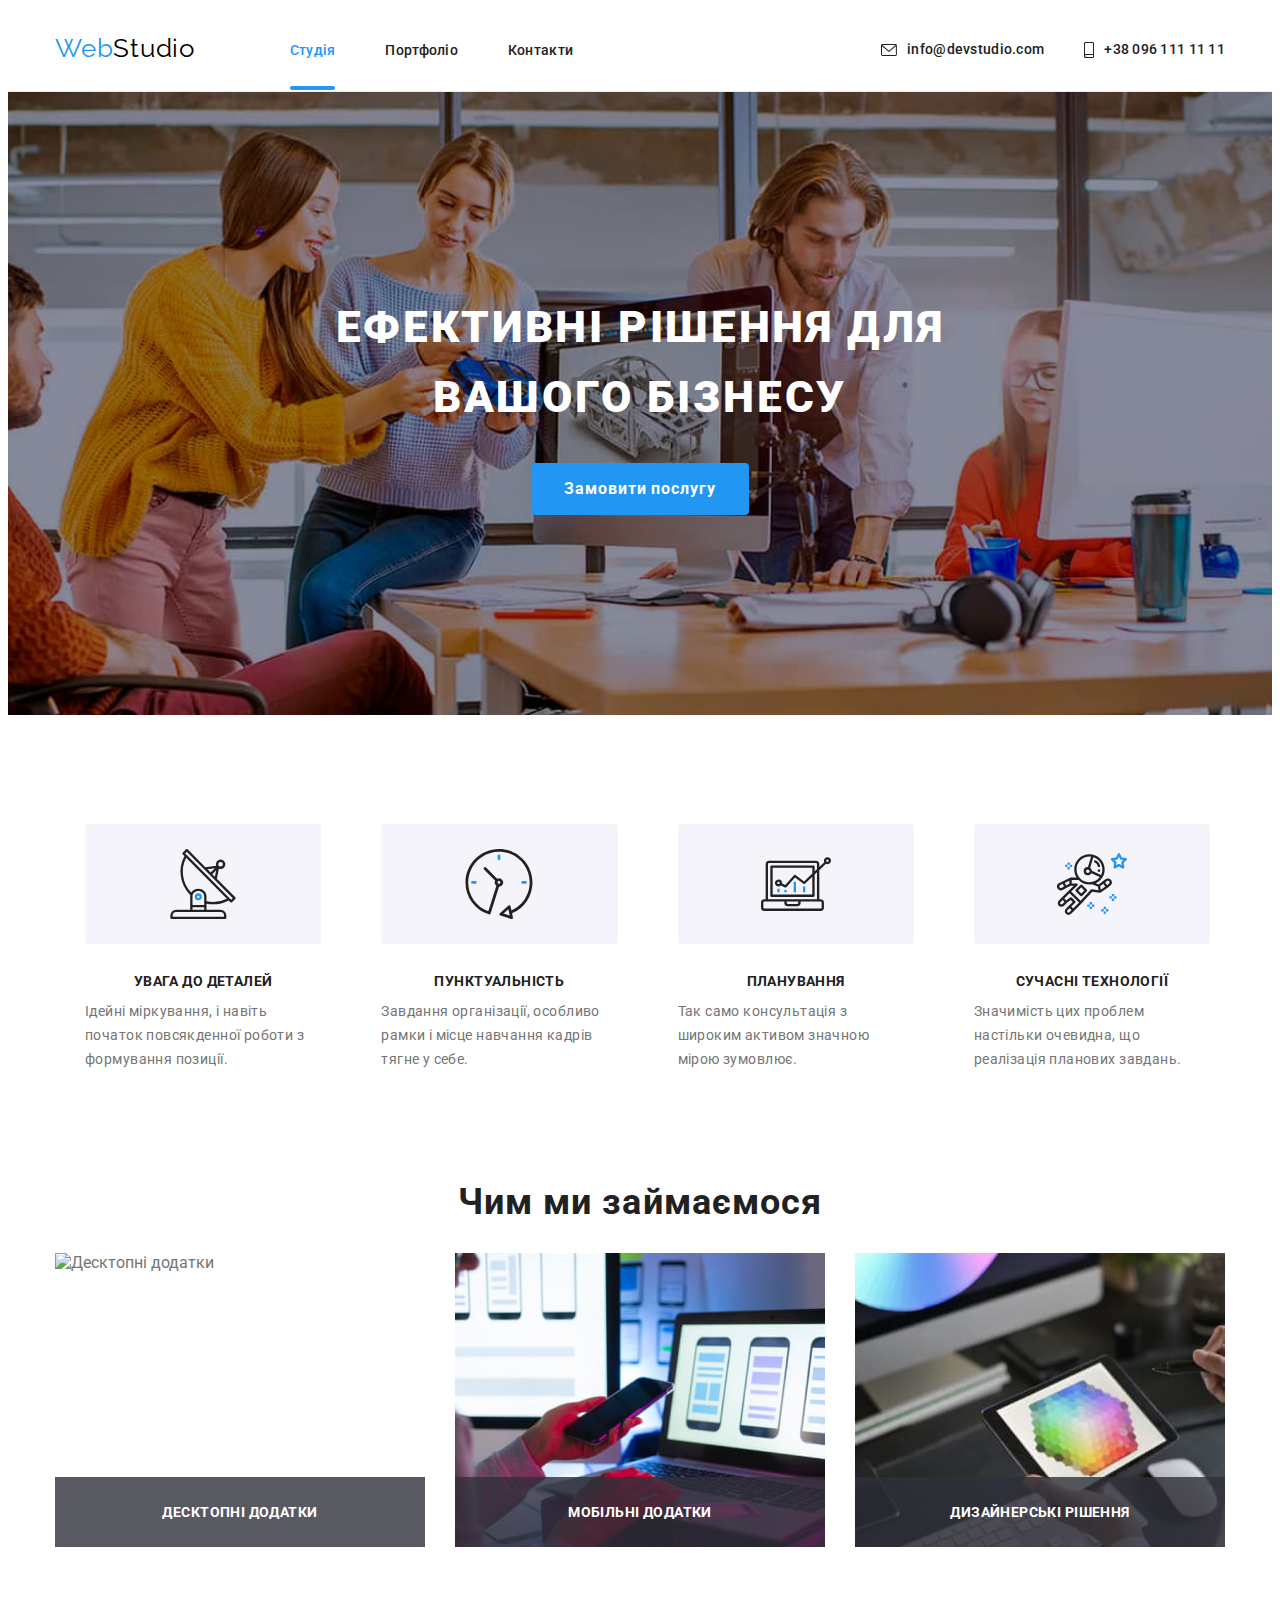
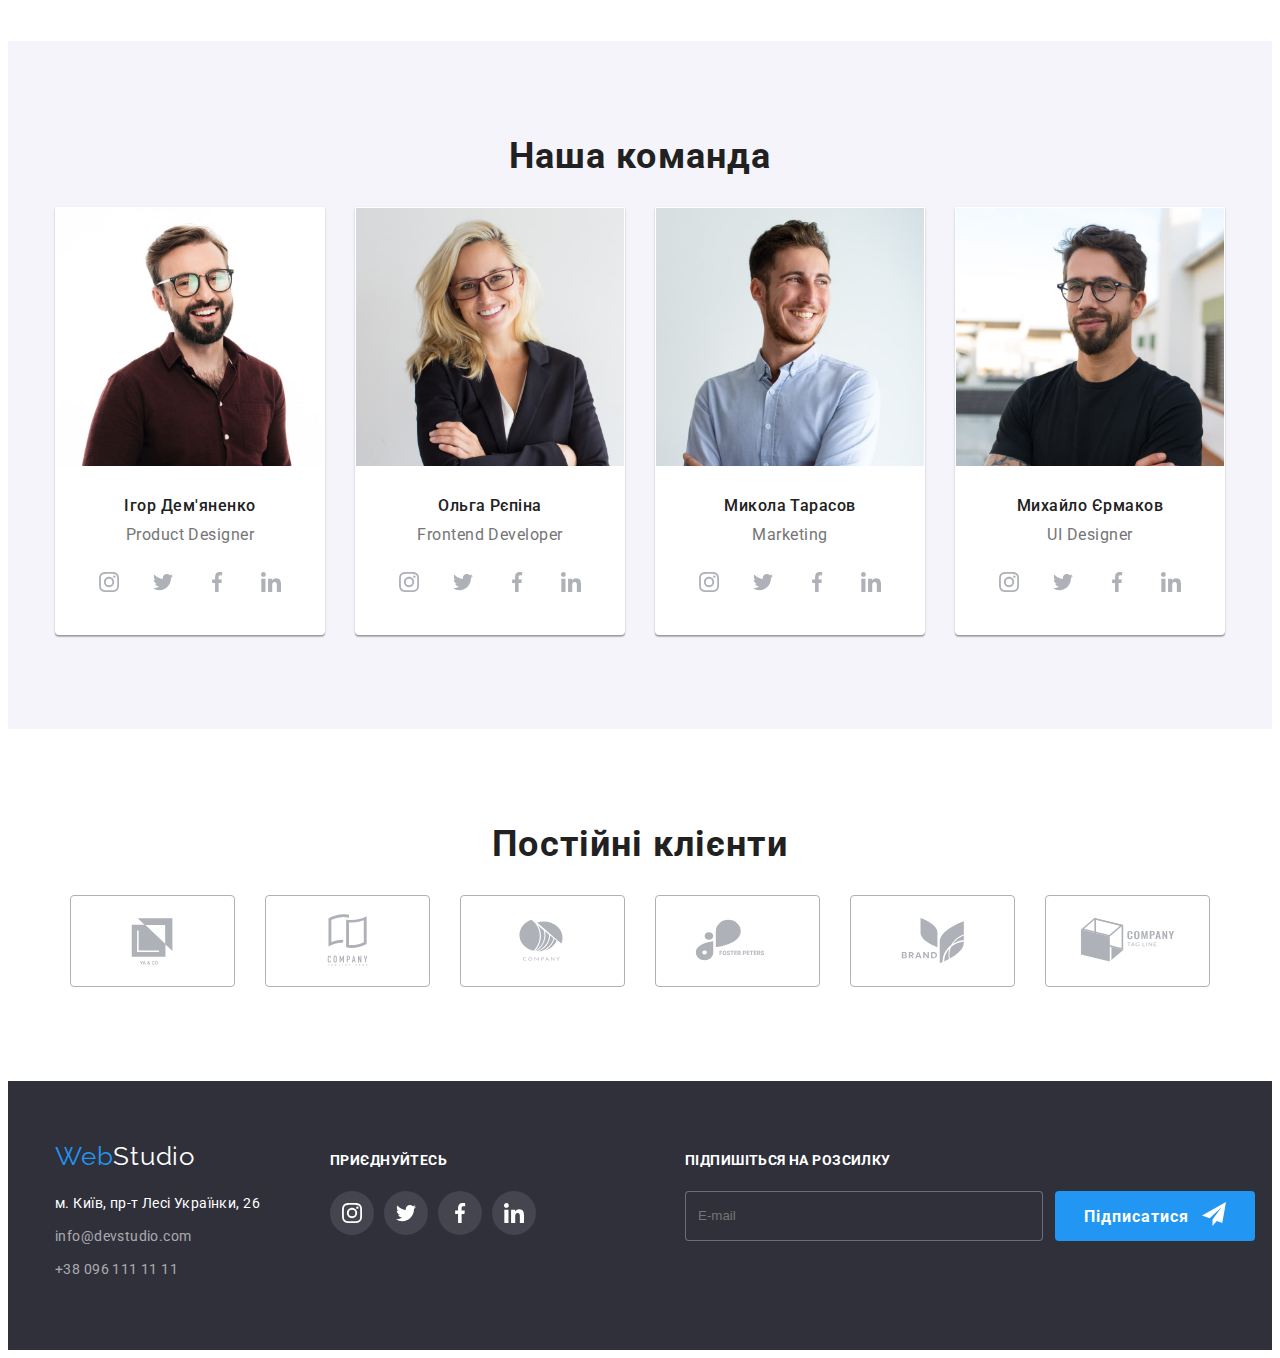
==== commit 193b6990: "fixes" ====
--- a/index.html
+++ b/index.html
@@ -90,7 +90,12 @@
                 <ul class="activities__list">
                     <li>
                         <div class="activities__card">
-                            <img src="./img/box1.jpg" alt="Десктопні додатки" height="294" width="370">
+                            <img 
+                                srcset="./"
+                                src="./img/box1.jpg" 
+                                alt="Десктопні додатки" 
+                                height="294" 
+                                width="370">
                             <div class="activities__description">
                                 <p>Десктопні додатки</p>
                             </div>
--- a/css/main.min.css
+++ b/css/main.min.css
@@ -1 +1 @@
-:root{--primary-text-color: #757575;--title-text-color: #212121;--accent-color: #2196f3;--primary-white-color: #ffffff;--primary-black-color: #2f303a}.menu-site_link.current{color:var(--accent-color);position:relative;padding-top:2px}.menu-site_link.current::after{content:"";display:inline-block;width:100%;height:4px;left:0;bottom:-2px;background-color:var(--accent-color);border-radius:2px;position:absolute}html{-webkit-box-sizing:border-box;box-sizing:border-box}*,* ::before,* ::after{-webkit-box-sizing:inherit;box-sizing:inherit}header{border-bottom:1px solid #ececec;position:relative}body{background-color:var(--primary-white-color);color:var(--primary-text-color);font-family:Roboto,sans-serif}body.modal-open{overflow:hidden}h2,h3,h4,p{margin-top:0;margin-bottom:0}.section{padding-top:60px;padding-bottom:60px}@media screen and (min-width: 480px){.section{padding-top:60px;padding-bottom:60px}}@media screen and (min-width: 1200px){.section{padding-top:94px;padding-bottom:94px}}.container{margin-right:0;margin-left:0;padding-right:15px;padding-left:15px}@media screen and (min-width: 1200px){.container{width:1200px;margin-right:auto;margin-left:auto}}img{display:block;max-width:100%;height:auto;-o-object-fit:cover;object-fit:cover;margin-right:0}ul{list-style:none;margin-top:0;margin-bottom:0}.title{color:var(--title-text-color);font-weight:700;font-size:36px;line-height:1.17;letter-spacing:.03em;text-align:center;margin-bottom:30px}@media screen and (max-width: 1200px){.title{font-size:calc(1rem + 2vw)}}.logo{color:var(--accent-color);font-family:Raleway;text-decoration:none;font-size:26px;line-height:1.2;letter-spacing:.03em}.logo-studio{color:#000;font-family:Raleway;text-decoration:none;font-size:26px;line-height:1.2;letter-spacing:.03em}.link-logo{text-decoration:none}.link{color:var(--title-text-color);text-decoration:none;font-family:Roboto,sans-serif;font-weight:500;font-size:14px;line-height:1.17;letter-spacing:.02em;-webkit-transition-property:background-color;transition-property:background-color;-webkit-transition-duration:250ms;transition-duration:250ms;-webkit-transition-timing-function:cubic-bezier(0.4, 0, 0.2, 1);transition-timing-function:cubic-bezier(0.4, 0, 0.2, 1)}.link:hover,.link:focus{color:var(--accent-color);-webkit-transition:color 250ms cubic-bezier(0.4, 0, 0.2, 1);transition:color 250ms cubic-bezier(0.4, 0, 0.2, 1)}.link .email,.link .tel{color:var(--primary-text-color);font-weight:500;font-size:14px;line-height:1.17;letter-spacing:.02em;text-decoration:none;margin:0;padding-right:0;padding-left:0}.link.current{color:var(--accent-color);position:relative;padding-top:32px}.link.current::after{content:"";display:inline-block;width:100%;height:4px;left:0;bottom:-32px;background-color:var(--accent-color);border-radius:2px;position:absolute}.visually-hidden{position:absolute;white-space:nowrap;width:1px;height:1px;overflow:hidden;border:0;padding:0;clip:rect(0 0 0 0);-webkit-clip-path:inset(50%);clip-path:inset(50%);margin:1px}.primary-button{display:inline-block;border:1px solid rgba(0,0,0,0);border-radius:4px;padding:10px 32px;min-width:216px;background-color:var(--accent-color);color:var(--primary-white-color);font-family:Roboto,sans-serif;font-weight:700;font-size:16px;line-height:1.9;letter-spacing:.06em;text-align:center}.section__activities{padding-top:0;padding-bottom:94px}@media(max-width: 1023px){.section__activities{display:none}}.activities .title{margin-top:0;margin-bottom:50px}.activities__list{display:-webkit-box;display:-ms-flexbox;display:flex;gap:30px;padding-left:0;-webkit-box-pack:center;-ms-flex-pack:center;justify-content:center}.activities__card{position:relative;width:370px;height:294px}.activities__description{position:absolute;width:100%;height:70px;right:0;bottom:0;display:block;margin:0;padding:27px 0;font-family:"Roboto";font-style:normal;font-weight:700;font-size:14px;line-height:1.15;text-align:center;letter-spacing:.03em;text-transform:uppercase;background-color:rgba(47,48,58,.8);color:#fff}.clients{padding-top:60px;padding-bottom:60px}@media screen and (min-width: 1200px){.clients{padding-top:94px;padding-bottom:94px}}.clients__list{display:-webkit-box;display:-ms-flexbox;display:flex;-ms-flex-wrap:wrap;flex-wrap:wrap;padding-left:0;margin:-15px;-webkit-box-align:center;-ms-flex-align:center;align-items:center;-webkit-box-pack:center;-ms-flex-pack:center;justify-content:center}@media screen and (min-width: 1200px){.clients__list{-ms-flex-wrap:nowrap;flex-wrap:nowrap;margin-left:auto;margin-right:auto}}.clients__items{width:calc((100% - 60px)/2);margin:15px}@media screen and (min-width: 768px){.clients__items{width:calc((100% - 90px)/3)}}@media screen and (min-width: 1200px){.clients__items{width:calc((100% - 150px)/6);gap:30px}}.clients__icon{fill:#afb1b8}.clients__link:hover .clients__icon,.clients__link:focus .clients__icon{fill:var(--accent-color);-webkit-transition:fill 250ms cubic-bezier(0.4, 0, 0.2, 1);transition:fill 250ms cubic-bezier(0.4, 0, 0.2, 1)}.clients__link{display:-webkit-box;display:-ms-flexbox;display:flex;width:100%;height:92px;border:1px solid #afb1b8;border-radius:4px;-webkit-box-align:center;-ms-flex-align:center;align-items:center;-webkit-box-pack:center;-ms-flex-pack:center;justify-content:center;-webkit-transition-property:background-color;transition-property:background-color;-webkit-transition-duration:250ms;transition-duration:250ms;-webkit-transition-timing-function:cubic-bezier(0.4, 0, 0.2, 1);transition-timing-function:cubic-bezier(0.4, 0, 0.2, 1)}.clients__link:hover,.clients__link:focus{border-color:var(--accent-color);-webkit-transition:border-color 250ms cubic-bezier(0.4, 0, 0.2, 1);transition:border-color 250ms cubic-bezier(0.4, 0, 0.2, 1)}.excellence__list{padding-left:0px;margin:0}@media screen and (min-width: 768px){.excellence__list{display:-webkit-box;display:-ms-flexbox;display:flex;-ms-flex-wrap:wrap;flex-wrap:wrap;margin:-15px}}@media screen and (min-width: 1200px){.excellence__list{display:-webkit-box;display:-ms-flexbox;display:flex;gap:30px;padding-left:15px;margin:0;-webkit-box-pack:center;-ms-flex-pack:center;justify-content:center;-ms-flex-wrap:nowrap;flex-wrap:nowrap}}.excellence__title{margin-top:0;margin-bottom:10px;color:var(--title-text-color);text-transform:uppercase;text-align:center;font-weight:700;font-size:14px;line-height:1.14;letter-spacing:.03em}.excellence__text{margin-top:0;margin-bottom:0;font-size:14px;line-height:1.7;letter-spacing:.03em}.excellence__item{min-width:200px}@media screen and (max-width: 767px){.excellence__item:not(:last-child){margin-bottom:30px}}@media screen and (min-width: 480px){.excellence__item{width:450px}}@media screen and (min-width: 768px){.excellence__item{width:calc((100% - 60px)/2);margin:15px}}@media screen and (min-width: 1200px){.excellence__item{width:270px}}.excellence__item::before{content:"";display:block;height:120px;border-radius:4px;background-color:#f5f4fa;background-size:contain;background-repeat:no-repeat;background-position:center;margin-bottom:30px}.icon-antenna::before{background-image:url("../img/antenna.svg");background-size:70px 70px}.icon-clock::before{background-image:url("../img/clock.svg");background-size:70px 70px}.icon-diagram::before{background-image:url("../img/diagram.svg");background-size:70px 70px}.icon-astronaut::before{background-image:url("../img/astronaut.svg");background-size:70px 70px}.filters{display:-webkit-box;display:-ms-flexbox;display:flex;-webkit-box-pack:center;-ms-flex-pack:center;justify-content:center;gap:8px;padding-left:0;margin-bottom:50px}.filter__button{display:inline-block;background-color:#f5f4fa;color:var(--title-text-color);font-family:inherit;font-weight:500;font-size:16px;line-height:1.6;letter-spacing:.03em;padding:6px 22px;border:1px solid rgba(0,0,0,0);border-radius:4px;-webkit-transition-property:background-color;transition-property:background-color;-webkit-transition-duration:250ms;transition-duration:250ms;-webkit-transition-timing-function:cubic-bezier(0.4, 0, 0.2, 1);transition-timing-function:cubic-bezier(0.4, 0, 0.2, 1)}.filter__button:hover,.filter__button:focus{background-color:var(--accent-color);color:#fff;-webkit-box-shadow:0px 3px 1px rgba(0,0,0,.1),0px 1px 2px rgba(0,0,0,.08),0px 2px 2px rgba(0,0,0,.12);box-shadow:0px 3px 1px rgba(0,0,0,.1),0px 1px 2px rgba(0,0,0,.08),0px 2px 2px rgba(0,0,0,.12);-webkit-transition:-webkit-box-shadow 250ms cubic-bezier(0.4, 0, 0.2, 1);transition:-webkit-box-shadow 250ms cubic-bezier(0.4, 0, 0.2, 1);transition:box-shadow 250ms cubic-bezier(0.4, 0, 0.2, 1);transition:box-shadow 250ms cubic-bezier(0.4, 0, 0.2, 1), -webkit-box-shadow 250ms cubic-bezier(0.4, 0, 0.2, 1);-webkit-transition:background-color 250ms cubic-bezier(0.4, 0, 0.2, 1);transition:background-color 250ms cubic-bezier(0.4, 0, 0.2, 1);-webkit-transition:color 250ms cubic-bezier(0.4, 0, 0.2, 1);transition:color 250ms cubic-bezier(0.4, 0, 0.2, 1)}.filter__buttoncurrent{background-color:#2196f3;color:#fff;-webkit-box-shadow:0px 3px 1px rgba(0,0,0,.1),0px 1px 2px rgba(0,0,0,.08),0px 2px 2px rgba(0,0,0,.12);box-shadow:0px 3px 1px rgba(0,0,0,.1),0px 1px 2px rgba(0,0,0,.08),0px 2px 2px rgba(0,0,0,.12)}footer{background-color:var(--primary-black-color);padding-top:60px;padding-bottom:60px}@media screen and (min-width: 768px){.footer__container{display:-webkit-box;display:-ms-flexbox;display:flex;-ms-flex-wrap:wrap;flex-wrap:wrap;-webkit-box-align:center;-ms-flex-align:center;align-items:center;-webkit-box-pack:space-evenly;-ms-flex-pack:space-evenly;justify-content:space-evenly}}@media screen and (min-width: 1200px){.footer__container{display:-webkit-box;display:-ms-flexbox;display:flex;-webkit-box-align:baseline;-ms-flex-align:baseline;align-items:baseline;width:1200px;margin-right:auto;margin-left:auto}}footer .logo-studio{color:var(--primary-white-color)}footer .link-logo{display:-webkit-box;display:-ms-flexbox;display:flex;-webkit-box-pack:center;-ms-flex-pack:center;justify-content:center;padding-left:0;margin-right:0;margin-bottom:20px}@media screen and (min-width: 1200px){footer .link-logo{display:inline-block}}.address{font-style:inherit}.address__container{margin-right:0px}@media screen and (min-width: 1200px){.address__container{margin-right:70px}}.address__list{display:block;padding:0;margin-bottom:60px}@media screen and (min-width: 1200px){.address__list{display:inline-block;margin-bottom:0}}.address__items{margin-bottom:8px;text-align:center}@media screen and (min-width: 1200px){.address__items{margin-bottom:9px;text-align:left}}.address-mailing{text-decoration:none;color:#fff;font-weight:400;font-size:14px;line-height:1.7;letter-spacing:.03em}.item{text-decoration:none;color:rgba(255,255,255,.6);font-weight:400;font-size:14px;line-height:1.7;letter-spacing:.03em}.address__link:hover,.address__link:focus{color:var(--accent-color);-webkit-transition:color 250ms cubic-bezier(0.4, 0, 0.2, 1);transition:color 250ms cubic-bezier(0.4, 0, 0.2, 1)}.connect__title{font-family:"Roboto";font-style:normal;font-weight:700;font-size:14px;line-height:16px;letter-spacing:.03em;text-transform:uppercase;text-align:center;margin-bottom:20px;color:#fff}@media screen and (min-width: 1200px){.connect__title{margin-bottom:23px;text-align:left}}.connect__list{display:-webkit-box;display:-ms-flexbox;display:flex;-webkit-box-pack:center;-ms-flex-pack:center;justify-content:center;gap:10px;padding:0;margin-bottom:60px}@media screen and (min-width: 768px){.connect__list{margin-bottom:102px}}@media screen and (min-width: 1200px){.connect__list{margin-bottom:0;margin-right:93px}}.connect__link{width:44px;height:44px;display:-webkit-box;display:-ms-flexbox;display:flex;-webkit-box-align:center;-ms-flex-align:center;align-items:center;-webkit-box-pack:center;-ms-flex-pack:center;justify-content:center;background-color:#44454e;border-radius:50%;-webkit-transition-property:background-color;transition-property:background-color;-webkit-transition-duration:250ms;transition-duration:250ms;-webkit-transition-timing-function:cubic-bezier(0.4, 0, 0.2, 1);transition-timing-function:cubic-bezier(0.4, 0, 0.2, 1)}.connect__link:hover,.connect__link:focus{background-color:var(--accent-color);-webkit-transition:background-color 250ms cubic-bezier(0.4, 0, 0.2, 1);transition:background-color 250ms cubic-bezier(0.4, 0, 0.2, 1)}.connect__icon{fill:#fff}@media screen and (max-width: 1200px){.subscribe__container{display:block;text-align:center}}@media screen and (min-width: 1200px){.subscribe__container{margin-left:auto}}@media screen and (min-width: 1200px){.subscribe{display:-webkit-box;display:-ms-flexbox;display:flex}}.subscribe__button{position:relative;padding:10px 28px;min-width:200px;height:50px;margin-left:auto;margin-right:auto;border:1px solid rgba(0,0,0,0);border-radius:4px;background-color:var(--accent-color);color:var(--primary-white-color);font-family:Roboto,sans-serif;font-weight:700;font-size:16px;line-height:1.9;letter-spacing:.06em;text-align:start;cursor:pointer}.subscribe__button::after{content:"";position:absolute;top:10px;right:28px;display:inline-block;width:24px;height:24px;background-image:url("../img/send.svg");background-repeat:no-repeat}.subscribe__input{width:calc(100% - 15px);height:50px;padding:12px 12px 12px 12px;margin-bottom:20px;border:1px solid rgba(255,255,255,.3);border-radius:4px;background-color:#2f303a;outline:none;color:var(--primary-white-color)}@media screen and (min-width: 480px){.subscribe__input{width:450px;display:block}}@media screen and (min-width: 1200px){.subscribe__input{width:358px;margin-right:12px}}.header__container{display:-webkit-box;display:-ms-flexbox;display:flex;-webkit-box-align:center;-ms-flex-align:center;align-items:center;-webkit-box-pack:justify;-ms-flex-pack:justify;justify-content:space-between}header .link-logo{display:block;padding-top:24px;padding-bottom:25px;padding-left:0}@media screen and (min-width: 1024px){header .link-logo{margin-right:93px}}.site-nav{display:-webkit-box;display:-ms-flexbox;display:flex;-webkit-box-align:center;-ms-flex-align:center;align-items:center;-webkit-box-pack:justify;-ms-flex-pack:justify;justify-content:space-between;gap:50px;padding-top:32px;padding-bottom:32px;padding-left:0}@media screen and (min-width: 768px){.site-nav{margin-right:96px}}@media screen and (min-width: 1200px){.site-nav{margin-right:308px}}.contacts{margin:0;padding-top:32px;padding-right:0;padding-bottom:32px;padding-left:0}@media screen and (min-width: 768px){.contacts{display:block;-ms-flex-line-pack:center;align-content:center;-webkit-box-pack:start;-ms-flex-pack:start;justify-content:flex-start;gap:40px;-ms-flex-wrap:wrap;flex-wrap:wrap}}@media screen and (min-width: 1024px){.contacts{display:-webkit-box;display:-ms-flexbox;display:flex;-ms-flex-line-pack:center;align-content:center;-webkit-box-pack:start;-ms-flex-pack:start;justify-content:flex-start;gap:40px;-ms-flex-wrap:nowrap;flex-wrap:nowrap}}.contacts__item{display:-webkit-box;display:-ms-flexbox;display:flex;-webkit-box-align:center;-ms-flex-align:center;align-items:center;padding-right:0;-ms-flex-wrap:nowrap;flex-wrap:nowrap}@media screen and (max-width: 1023px){.contacts__item:not(:last-child){margin-bottom:10px}}.contacts__list{display:-webkit-box;display:-ms-flexbox;display:flex;-webkit-box-align:center;-ms-flex-align:center;align-items:center;-webkit-box-pack:justify;-ms-flex-pack:justify;justify-content:space-between;padding-right:0}.contacts__icon{fill:currentColor;margin-right:10px}.hero{background-color:#c4c4c4;text-align:center;padding:0}.section.hero{min-height:400px}@media screen and (min-width: 1200px){.section.hero{height:600px}}.hero__container{padding-top:118px;padding-bottom:118px}@media screen and (min-width: 1200px){.hero__container{padding-top:200px;padding-bottom:200px}}.hero__overlay{width:100%;height:100%;margin-left:0;margin-right:0;background-image:-webkit-gradient(linear, left top, right top, from(rgba(47, 48, 58, 0.4)), to(rgba(47, 48, 58, 0.4))),url("../img/bgrhero.jpeg");background-image:linear-gradient(to right, rgba(47, 48, 58, 0.4), rgba(47, 48, 58, 0.4)),url("../img/bgrhero.jpeg");background-repeat:no-repeat;background-position:center;background-size:cover}@media(-webkit-min-device-pixel-ratio: 2), (min-resolution: 2dppx){.hero__overlay{background-image:url(../)}}.hero__title{margin-top:0;margin-bottom:30px;margin-right:auto;margin-left:auto;color:var(--primary-white-color);text-transform:uppercase;font-weight:900;font-size:calc(26px + .5vw);line-height:1.6;letter-spacing:.06em;text-align:center;max-width:696px}@media screen and (min-width: 1200px){.hero__title{font-size:44px}}.backdrop{position:fixed;top:0;left:0;width:100%;height:100%;background-color:rgba(0,0,0,.2);opacity:1;-webkit-transition:opacity 250ms cubic-bezier(0.4, 0, 0.2, 1);transition:opacity 250ms cubic-bezier(0.4, 0, 0.2, 1);overflow-y:scroll}.backdrop.is-hidden{opacity:0;pointer-events:none}.backdrop.is-hidden .modal{-webkit-transform:translate(-50%, -50%) scale(0.8);transform:translate(-50%, -50%) scale(0.8)}.modal{position:absolute;top:50%;left:50%;-webkit-transform:translate(-50%, -50%) scale(1);transform:translate(-50%, -50%) scale(1);overflow-y:scroll;border-radius:4px;background-color:#fff;width:90%;height:90%}@media screen and (min-width: 480px){.modal{width:450px;height:609px}}@media screen and (min-width: 1200px){.modal{width:528px;height:581px}}.close-button{position:absolute;top:8px;right:8px;width:30px;height:30px;border-radius:50%;border:1px solid rgba(0,0,0,.1);background-color:#fff;display:-webkit-box;display:-ms-flexbox;display:flex;-webkit-box-align:center;-ms-flex-align:center;align-items:center;-webkit-box-pack:center;-ms-flex-pack:center;justify-content:center;cursor:pointer}.close-icon{fill:currentColor}.close-button:hover .close-icon,.close-button:focus .close-icon{fill:#2196f3;-webkit-transition:fill 250ms cubic-bezier(0.4, 0, 0.2, 1);transition:fill 250ms cubic-bezier(0.4, 0, 0.2, 1)}.modal-title{font-family:"Roboto";font-style:normal;font-weight:700;font-size:20px;line-height:1.15;text-align:center;letter-spacing:.03em;color:#212121;padding-top:40px;padding-right:40px;padding-left:40px;padding-bottom:12px}.form-input{display:block;margin:0;padding-right:40px;padding-bottom:30px;padding-left:40px}.form-label{display:block;margin-bottom:4px;font-family:Roboto;font-style:normal;font-weight:400;font-size:12px;line-height:1.16;letter-spacing:.01em;color:#757575}.input-wrap{position:relative;margin-bottom:10px}.input-item{width:100%;height:40px;padding:12px 12px 12px 32px;border:1px solid rgba(33,33,33,.2);border-radius:4px;outline:none}.input-item:focus{border-color:var(--accent-color);cursor:pointer}.input-icon{position:absolute;top:50%;left:12px;-webkit-transform:translateY(-50%);transform:translateY(-50%);fill:#212121}.input-wrap:focus-within .input-icon{fill:#2196f3;-webkit-transition:fill 250ms cubic-bezier(0.4, 0, 0.2, 1);transition:fill 250ms cubic-bezier(0.4, 0, 0.2, 1)}.form-textarea{border:1px solid rgba(33,33,33,.2);border-radius:4px;width:100%;height:120px;padding:12px;margin-bottom:20px;resize:none;font-family:"Roboto";font-size:12px;color:rgba(117,117,117,.5)}.form-textarea:focus{border-color:#2196f3}.checkbox-input{-webkit-appearance:none;-moz-appearance:none;appearance:none}.checkbox-label{position:relative;top:0;left:1%;padding-left:24px;margin-bottom:30px;font-family:"Roboto";font-weight:400;font-size:12px;line-height:1.17;letter-spacing:.03em}@media screen and (min-width: 1200px){.checkbox-label{left:4%;font-size:14px;line-height:1.7}}.checkbox-label-terms{color:var(--accent-color);font-family:"Roboto";font-weight:400;font-size:12px;line-height:1.17;letter-spacing:.03em}@media screen and (min-width: 1200px){.checkbox-label-terms{font-size:14px;line-height:1.7}}.checkbox-label::before{content:"";position:absolute;top:0;left:0;width:16px;height:15px;border:1px solid #212121;border-radius:2px}.checkbox-label::after{content:"";position:absolute;top:0;left:0;width:16px;height:15px;background-image:url("../img/iconcheck.svg");background-color:#2196f3;background-size:contain;background-repeat:no-repeat;border:1px solid #2196f3;border-radius:2px;opacity:0}.checkbox-input:checked+.checkbox-label::after{opacity:1}.form-button{display:block;margin:auto;-webkit-box-shadow:0px 4px 4px rgba(0,0,0,.15);box-shadow:0px 4px 4px rgba(0,0,0,.15);-webkit-transition:-webkit-box-shadow 250ms cubic-bezier(0.4, 0, 0.2, 1);transition:-webkit-box-shadow 250ms cubic-bezier(0.4, 0, 0.2, 1);transition:box-shadow 250ms cubic-bezier(0.4, 0, 0.2, 1);transition:box-shadow 250ms cubic-bezier(0.4, 0, 0.2, 1), -webkit-box-shadow 250ms cubic-bezier(0.4, 0, 0.2, 1)}.projects__list{display:-webkit-box;display:-ms-flexbox;display:flex;-ms-flex-wrap:wrap;flex-wrap:wrap;gap:30px;-ms-flex-preferred-size:calc((100% - 30px)/3);flex-basis:calc((100% - 30px)/3);padding:0;margin:0;text-decoration:none}.project__link{text-decoration:none;color:var(--primary-text-color);-webkit-box-shadow:0px 1px 1px rgba(0,0,0,.12),0px 4px 4px rgba(0,0,0,.06),1px 4px 6px rgba(0,0,0,.16);box-shadow:0px 1px 1px rgba(0,0,0,.12),0px 4px 4px rgba(0,0,0,.06),1px 4px 6px rgba(0,0,0,.16)}.project__card{position:relative;width:370px;height:294px;padding:63px,24px;overflow:hidden}.project__description{position:absolute;width:100%;height:100%;top:0;left:0;padding:63px 24px;background-color:rgba(33,150,243,.9);color:#fff;-webkit-transform:translateY(100%);transform:translateY(100%);-webkit-transition:-webkit-transform 250ms cubic-bezier(0.4, 0, 0.2, 1);transition:-webkit-transform 250ms cubic-bezier(0.4, 0, 0.2, 1);transition:transform 250ms cubic-bezier(0.4, 0, 0.2, 1);transition:transform 250ms cubic-bezier(0.4, 0, 0.2, 1), -webkit-transform 250ms cubic-bezier(0.4, 0, 0.2, 1)}.project__card:hover .project__description{-webkit-transform:translateY(0);transform:translateY(0);-webkit-transition:-webkit-transform 250ms cubic-bezier(0.4, 0, 0.2, 1);transition:-webkit-transform 250ms cubic-bezier(0.4, 0, 0.2, 1);transition:transform 250ms cubic-bezier(0.4, 0, 0.2, 1);transition:transform 250ms cubic-bezier(0.4, 0, 0.2, 1), -webkit-transform 250ms cubic-bezier(0.4, 0, 0.2, 1)}.project__content{font-family:Roboto;font-size:18px;line-height:1.55;letter-spacing:.03em;color:#fff;margin:0}.project__remark{display:block;max-width:370px;border:1px solid #eee;border-top:rgba(0,0,0,0);padding:20px 24px;margin:0}.project__title{color:var(--title-text-color);font-weight:700;font-size:18px;line-height:2;letter-spacing:.06em;margin-bottom:4px;text-decoration:none}.project__text{color:var(--primary-text-color);font-size:16px;line-height:1.9;letter-spacing:.03em;text-decoration:none}.project:hover,.project:focus{-webkit-box-shadow:0px 1px 1px rgba(0,0,0,.12),0px 4px 4px rgba(0,0,0,.06),1px 4px 6px rgba(0,0,0,.16);box-shadow:0px 1px 1px rgba(0,0,0,.12),0px 4px 4px rgba(0,0,0,.06),1px 4px 6px rgba(0,0,0,.16);-webkit-transition:-webkit-box-shadow 250ms cubic-bezier(0.4, 0, 0.2, 1);transition:-webkit-box-shadow 250ms cubic-bezier(0.4, 0, 0.2, 1);transition:box-shadow 250ms cubic-bezier(0.4, 0, 0.2, 1);transition:box-shadow 250ms cubic-bezier(0.4, 0, 0.2, 1), -webkit-box-shadow 250ms cubic-bezier(0.4, 0, 0.2, 1)}.team__list{-webkit-box-pack:center;-ms-flex-pack:center;justify-content:center;padding-left:0}@media screen and (min-width: 768px){.team__list{display:-webkit-box;display:-ms-flexbox;display:flex;-ms-flex-wrap:wrap;flex-wrap:wrap;margin:-15px}}@media screen and (min-width: 1200px){.team__list{display:-webkit-box;display:-ms-flexbox;display:flex;-ms-flex-wrap:nowrap;flex-wrap:nowrap;-webkit-box-pack:center;-ms-flex-pack:center;justify-content:center;padding-left:0}}.team{background-color:#f5f4fa}.team__card{display:block;background-color:var(--primary-white-color);border:1px solid rgba(0,0,0,0);min-width:250px;height:auto;text-align:center;-webkit-box-shadow:0px 1px 3px rgba(0,0,0,.12),0px 1px 1px rgba(0,0,0,.14),0px 2px 1px rgba(0,0,0,.2);box-shadow:0px 1px 3px rgba(0,0,0,.12),0px 1px 1px rgba(0,0,0,.14),0px 2px 1px rgba(0,0,0,.2);border-radius:0px 0px 4px 4px;margin-right:0;padding-bottom:30px}@media screen and (max-width: 767px){.team__card:not(:last-child){margin-bottom:30px}}@media screen and (min-width: 480px){.team__card{width:450px}}@media screen and (min-width: 768px){.team__card{width:calc((100% - 60px)/2);margin:15px}}@media screen and (min-width: 1200px){.team__card{width:270px;height:428px;gap:30px}}.team__container{padding-top:30px;padding-bottom:0}.team__title{color:var(--title-text-color);font-weight:500;font-size:16px;line-height:1.19;letter-spacing:.03em;margin-top:0;margin-bottom:10px}.team__text{font-size:16px;line-height:1.19;letter-spacing:.03em;margin-top:0;margin-bottom:16px}.team-connect__list{display:-webkit-box;display:-ms-flexbox;display:flex;-webkit-box-pack:center;-ms-flex-pack:center;justify-content:center;gap:10px;padding:0;margin-top:16px}.team-connect__icon{fill:#afb1b8}.team-connect__link:hover .team-connect__icon,.team-connect__link:focus .team-connect__icon{fill:#fff;-webkit-transition:fill 250ms cubic-bezier(0.4, 0, 0.2, 1);transition:fill 250ms cubic-bezier(0.4, 0, 0.2, 1)}.team-connect__link{width:44px;height:44px;display:-webkit-box;display:-ms-flexbox;display:flex;-webkit-box-align:center;-ms-flex-align:center;align-items:center;-webkit-box-pack:center;-ms-flex-pack:center;justify-content:center;background-color:#fff;border-radius:50%;-webkit-transition-property:background-color;transition-property:background-color;-webkit-transition-duration:250ms;transition-duration:250ms;-webkit-transition-timing-function:cubic-bezier(0.4, 0, 0.2, 1);transition-timing-function:cubic-bezier(0.4, 0, 0.2, 1)}.team-connect__link:hover,.team-connect__link:focus{background-color:var(--accent-color);fill:#fff;-webkit-transition:fill 250ms cubic-bezier(0.4, 0, 0.2, 1);transition:fill 250ms cubic-bezier(0.4, 0, 0.2, 1)}.menu{display:-webkit-box;display:-ms-flexbox;display:flex}@media screen and (max-width: 767px){.menu{display:none}}@media screen and (min-width: 768){.menu{-webkit-box-align:center;-ms-flex-align:center;align-items:center;-webkit-box-pack:justify;-ms-flex-pack:justify;justify-content:space-between}}.menu-toggle{display:-webkit-inline-box;display:-ms-inline-flexbox;display:inline-flex;margin:0;padding:0;border:none;background-color:rgba(0,0,0,0);fill:var(--title-text-color)}.menu-toggle:hover,.menu-toggle:focus{fill:var(--accent-color)}@media screen and (min-width: 768px){.menu-toggle{display:none}}.menu-container{position:fixed;top:0;left:0;width:100vw;height:100vh;padding:48px 40px;background-color:var(--primary-white-color);z-index:999;-webkit-transform:translateX(100%);transform:translateX(100%);-webkit-transition:-webkit-transform 250ms ease-in-out;transition:-webkit-transform 250ms ease-in-out;transition:transform 250ms ease-in-out;transition:transform 250ms ease-in-out, -webkit-transform 250ms ease-in-out}.menu-container.is-open{-webkit-transform:translateX(0);transform:translateX(0)}.menu-container .menu-toggle{position:absolute;top:10px;right:15px;fill:var(--title-text-color)}.menu-container .menu-toggle:hover,.menu-container .menu-toggle:focus{fill:var(--accent-color)}.menu-site{display:block;padding:0;margin-bottom:302px}.menu-site_list:not(:last-child){margin-bottom:32px}.menu-site_link{text-decoration:none;font-family:Roboto;font-style:normal;font-weight:500;font-size:40px;line-height:1.17;letter-spacing:.02em;color:var(--title-text-color)}.menu-contacts{padding:0;margin-bottom:64px}.menu-contacts_list:not(:last-child){margin-bottom:32px}.menu-contacts_phone{text-decoration:none;font-family:Roboto;font-style:normal;font-weight:500;font-size:34px;line-height:1.17;letter-spacing:.02em;color:var(--accent-color);margin-bottom:32px}.menu-contacts_tel{text-decoration:none}.menu-contacts_email{text-decoration:none;font-family:Roboto;font-style:normal;font-weight:500;font-size:24px;line-height:1.17;letter-spacing:.02em;color:var(--primary-text-color)}.menu-social{display:-webkit-inline-box;display:-ms-inline-flexbox;display:inline-flex;padding:0;margin:0 43px 0 0}.menu-social_link{text-decoration:none;font-family:Roboto;font-style:normal;font-weight:500;font-size:18px;line-height:1.2;letter-spacing:.02em;color:var(--accent-color)}.menu-social_item:not(:last-child){margin-right:10px}.line{color:rgba(33,33,33,.2);margin-left:10px}/*# sourceMappingURL=main.min.css.map */+:root{--primary-text-color: #757575;--title-text-color: #212121;--accent-color: #2196f3;--primary-white-color: #ffffff;--primary-black-color: #2f303a}.menu-site_link.current{color:var(--accent-color);position:relative;padding-top:2px}.menu-site_link.current::after{content:"";display:inline-block;width:100%;height:4px;left:0;bottom:-2px;background-color:var(--accent-color);border-radius:2px;position:absolute}html{-webkit-box-sizing:border-box;box-sizing:border-box}*,* ::before,* ::after{-webkit-box-sizing:inherit;box-sizing:inherit}header{border-bottom:1px solid #ececec;position:relative}body{background-color:var(--primary-white-color);color:var(--primary-text-color);font-family:Roboto,sans-serif}body.modal-open{overflow:hidden}h2,h3,h4,p{margin-top:0;margin-bottom:0}.section{padding-top:60px;padding-bottom:60px}@media screen and (min-width: 480px){.section{padding-top:60px;padding-bottom:60px}}@media screen and (min-width: 1200px){.section{padding-top:94px;padding-bottom:94px}}.container{margin-right:0;margin-left:0;padding-right:15px;padding-left:15px}@media screen and (min-width: 1200px){.container{width:1200px;margin-right:auto;margin-left:auto}}img{display:block;max-width:100%;height:auto;-o-object-fit:cover;object-fit:cover;margin-right:0}ul{list-style:none;margin-top:0;margin-bottom:0}.title{color:var(--title-text-color);font-weight:700;font-size:36px;line-height:1.17;letter-spacing:.03em;text-align:center;margin-bottom:30px}@media screen and (max-width: 1200px){.title{font-size:calc(1rem + 2vw)}}.logo{color:var(--accent-color);font-family:Raleway;text-decoration:none;font-size:26px;line-height:1.2;letter-spacing:.03em}.logo-studio{color:#000;font-family:Raleway;text-decoration:none;font-size:26px;line-height:1.2;letter-spacing:.03em}.link-logo{text-decoration:none}.link{color:var(--title-text-color);text-decoration:none;font-family:Roboto,sans-serif;font-weight:500;font-size:14px;line-height:1.17;letter-spacing:.02em;-webkit-transition-property:background-color;transition-property:background-color;-webkit-transition-duration:250ms;transition-duration:250ms;-webkit-transition-timing-function:cubic-bezier(0.4, 0, 0.2, 1);transition-timing-function:cubic-bezier(0.4, 0, 0.2, 1)}.link:hover,.link:focus{color:var(--accent-color);-webkit-transition:color 250ms cubic-bezier(0.4, 0, 0.2, 1);transition:color 250ms cubic-bezier(0.4, 0, 0.2, 1)}.link .email,.link .tel{color:var(--primary-text-color);font-weight:500;font-size:14px;line-height:1.17;letter-spacing:.02em;text-decoration:none;margin:0;padding-right:0;padding-left:0}.link.current{color:var(--accent-color);position:relative;padding-top:32px}.link.current::after{content:"";display:inline-block;width:100%;height:4px;left:0;bottom:-32px;background-color:var(--accent-color);border-radius:2px;position:absolute}.visually-hidden{position:absolute;white-space:nowrap;width:1px;height:1px;overflow:hidden;border:0;padding:0;clip:rect(0 0 0 0);-webkit-clip-path:inset(50%);clip-path:inset(50%);margin:1px}.primary-button{display:inline-block;border:1px solid rgba(0,0,0,0);border-radius:4px;padding:10px 32px;min-width:216px;background-color:var(--accent-color);color:var(--primary-white-color);font-family:Roboto,sans-serif;font-weight:700;font-size:16px;line-height:1.9;letter-spacing:.06em;text-align:center}.section__activities{padding-top:0;padding-bottom:94px}@media(max-width: 1023px){.section__activities{display:none}}.activities .title{margin-top:0;margin-bottom:50px}.activities__list{display:-webkit-box;display:-ms-flexbox;display:flex;gap:30px;padding-left:0;-webkit-box-pack:center;-ms-flex-pack:center;justify-content:center}.activities__card{position:relative;width:370px;height:294px}.activities__description{position:absolute;width:100%;height:70px;right:0;bottom:0;display:block;margin:0;padding:27px 0;font-family:"Roboto";font-style:normal;font-weight:700;font-size:14px;line-height:1.15;text-align:center;letter-spacing:.03em;text-transform:uppercase;background-color:rgba(47,48,58,.8);color:#fff}.clients{padding-top:60px;padding-bottom:60px}@media screen and (min-width: 1200px){.clients{padding-top:94px;padding-bottom:94px}}.clients__list{display:-webkit-box;display:-ms-flexbox;display:flex;-ms-flex-wrap:wrap;flex-wrap:wrap;padding-left:0;margin:-15px;-webkit-box-align:center;-ms-flex-align:center;align-items:center;-webkit-box-pack:center;-ms-flex-pack:center;justify-content:center}@media screen and (min-width: 1200px){.clients__list{-ms-flex-wrap:nowrap;flex-wrap:nowrap;margin-left:auto;margin-right:auto}}.clients__items{width:calc((100% - 60px)/2);margin:15px}@media screen and (min-width: 768px){.clients__items{width:calc((100% - 90px)/3)}}@media screen and (min-width: 1200px){.clients__items{width:calc((100% - 150px)/6);gap:30px}}.clients__icon{fill:#afb1b8}.clients__link:hover .clients__icon,.clients__link:focus .clients__icon{fill:var(--accent-color);-webkit-transition:fill 250ms cubic-bezier(0.4, 0, 0.2, 1);transition:fill 250ms cubic-bezier(0.4, 0, 0.2, 1)}.clients__link{display:-webkit-box;display:-ms-flexbox;display:flex;width:100%;height:92px;border:1px solid #afb1b8;border-radius:4px;-webkit-box-align:center;-ms-flex-align:center;align-items:center;-webkit-box-pack:center;-ms-flex-pack:center;justify-content:center;-webkit-transition-property:background-color;transition-property:background-color;-webkit-transition-duration:250ms;transition-duration:250ms;-webkit-transition-timing-function:cubic-bezier(0.4, 0, 0.2, 1);transition-timing-function:cubic-bezier(0.4, 0, 0.2, 1)}.clients__link:hover,.clients__link:focus{border-color:var(--accent-color);-webkit-transition:border-color 250ms cubic-bezier(0.4, 0, 0.2, 1);transition:border-color 250ms cubic-bezier(0.4, 0, 0.2, 1)}.excellence__list{padding-left:0px;margin:0}@media screen and (min-width: 768px){.excellence__list{display:-webkit-box;display:-ms-flexbox;display:flex;-ms-flex-wrap:wrap;flex-wrap:wrap;margin:-15px}}@media screen and (min-width: 1200px){.excellence__list{display:-webkit-box;display:-ms-flexbox;display:flex;gap:30px;padding-left:15px;margin:0;-webkit-box-pack:center;-ms-flex-pack:center;justify-content:center;-ms-flex-wrap:nowrap;flex-wrap:nowrap}}.excellence__title{margin-top:0;margin-bottom:10px;color:var(--title-text-color);text-transform:uppercase;text-align:center;font-weight:700;font-size:14px;line-height:1.14;letter-spacing:.03em}.excellence__text{margin-top:0;margin-bottom:0;font-size:14px;line-height:1.7;letter-spacing:.03em}.excellence__item{min-width:200px}@media screen and (max-width: 767px){.excellence__item:not(:last-child){margin-bottom:30px}}@media screen and (min-width: 480px){.excellence__item{width:450px}}@media screen and (min-width: 768px){.excellence__item{width:calc((100% - 60px)/2);margin:15px}}@media screen and (min-width: 1200px){.excellence__item{width:270px}}.excellence__item::before{content:"";display:block;height:120px;border-radius:4px;background-color:#f5f4fa;background-size:contain;background-repeat:no-repeat;background-position:center;margin-bottom:30px}.icon-antenna::before{background-image:url("../img/antenna.svg");background-size:70px 70px}.icon-clock::before{background-image:url("../img/clock.svg");background-size:70px 70px}.icon-diagram::before{background-image:url("../img/diagram.svg");background-size:70px 70px}.icon-astronaut::before{background-image:url("../img/astronaut.svg");background-size:70px 70px}.filters{display:-webkit-box;display:-ms-flexbox;display:flex;-webkit-box-pack:center;-ms-flex-pack:center;justify-content:center;gap:8px;padding-left:0;margin-bottom:50px}.filter__button{display:inline-block;background-color:#f5f4fa;color:var(--title-text-color);font-family:inherit;font-weight:500;font-size:16px;line-height:1.6;letter-spacing:.03em;padding:6px 22px;border:1px solid rgba(0,0,0,0);border-radius:4px;-webkit-transition-property:background-color;transition-property:background-color;-webkit-transition-duration:250ms;transition-duration:250ms;-webkit-transition-timing-function:cubic-bezier(0.4, 0, 0.2, 1);transition-timing-function:cubic-bezier(0.4, 0, 0.2, 1)}.filter__button:hover,.filter__button:focus{background-color:var(--accent-color);color:#fff;-webkit-box-shadow:0px 3px 1px rgba(0,0,0,.1),0px 1px 2px rgba(0,0,0,.08),0px 2px 2px rgba(0,0,0,.12);box-shadow:0px 3px 1px rgba(0,0,0,.1),0px 1px 2px rgba(0,0,0,.08),0px 2px 2px rgba(0,0,0,.12);-webkit-transition:-webkit-box-shadow 250ms cubic-bezier(0.4, 0, 0.2, 1);transition:-webkit-box-shadow 250ms cubic-bezier(0.4, 0, 0.2, 1);transition:box-shadow 250ms cubic-bezier(0.4, 0, 0.2, 1);transition:box-shadow 250ms cubic-bezier(0.4, 0, 0.2, 1), -webkit-box-shadow 250ms cubic-bezier(0.4, 0, 0.2, 1);-webkit-transition:background-color 250ms cubic-bezier(0.4, 0, 0.2, 1);transition:background-color 250ms cubic-bezier(0.4, 0, 0.2, 1);-webkit-transition:color 250ms cubic-bezier(0.4, 0, 0.2, 1);transition:color 250ms cubic-bezier(0.4, 0, 0.2, 1)}.filter__buttoncurrent{background-color:#2196f3;color:#fff;-webkit-box-shadow:0px 3px 1px rgba(0,0,0,.1),0px 1px 2px rgba(0,0,0,.08),0px 2px 2px rgba(0,0,0,.12);box-shadow:0px 3px 1px rgba(0,0,0,.1),0px 1px 2px rgba(0,0,0,.08),0px 2px 2px rgba(0,0,0,.12)}footer{background-color:var(--primary-black-color);padding-top:60px;padding-bottom:60px}@media screen and (min-width: 768px){.footer__container{display:-webkit-box;display:-ms-flexbox;display:flex;-ms-flex-wrap:wrap;flex-wrap:wrap;-webkit-box-align:center;-ms-flex-align:center;align-items:center;-webkit-box-pack:space-evenly;-ms-flex-pack:space-evenly;justify-content:space-evenly}}@media screen and (min-width: 1200px){.footer__container{display:-webkit-box;display:-ms-flexbox;display:flex;-webkit-box-align:baseline;-ms-flex-align:baseline;align-items:baseline;width:1200px;margin-right:auto;margin-left:auto}}footer .logo-studio{color:var(--primary-white-color)}footer .link-logo{display:-webkit-box;display:-ms-flexbox;display:flex;-webkit-box-pack:center;-ms-flex-pack:center;justify-content:center;padding-left:0;margin-right:0;margin-bottom:20px}@media screen and (min-width: 1200px){footer .link-logo{display:inline-block}}.address{font-style:inherit}.address__container{margin-right:0px}@media screen and (min-width: 1200px){.address__container{margin-right:70px}}.address__list{display:block;padding:0;margin-bottom:60px}@media screen and (min-width: 1200px){.address__list{display:inline-block;margin-bottom:0}}.address__items{margin-bottom:8px;text-align:center}@media screen and (min-width: 1200px){.address__items{margin-bottom:9px;text-align:left}}.address-mailing{text-decoration:none;color:#fff;font-weight:400;font-size:14px;line-height:1.7;letter-spacing:.03em}.item{text-decoration:none;color:rgba(255,255,255,.6);font-weight:400;font-size:14px;line-height:1.7;letter-spacing:.03em}.address__link:hover,.address__link:focus{color:var(--accent-color);-webkit-transition:color 250ms cubic-bezier(0.4, 0, 0.2, 1);transition:color 250ms cubic-bezier(0.4, 0, 0.2, 1)}.connect__title{font-family:"Roboto";font-style:normal;font-weight:700;font-size:14px;line-height:16px;letter-spacing:.03em;text-transform:uppercase;text-align:center;margin-bottom:20px;color:#fff}@media screen and (min-width: 1200px){.connect__title{margin-bottom:23px;text-align:left}}.connect__list{display:-webkit-box;display:-ms-flexbox;display:flex;-webkit-box-pack:center;-ms-flex-pack:center;justify-content:center;gap:10px;padding:0;margin-bottom:60px}@media screen and (min-width: 768px){.connect__list{margin-bottom:102px}}@media screen and (min-width: 1200px){.connect__list{margin-bottom:0;margin-right:93px}}.connect__link{width:44px;height:44px;display:-webkit-box;display:-ms-flexbox;display:flex;-webkit-box-align:center;-ms-flex-align:center;align-items:center;-webkit-box-pack:center;-ms-flex-pack:center;justify-content:center;background-color:#44454e;border-radius:50%;-webkit-transition-property:background-color;transition-property:background-color;-webkit-transition-duration:250ms;transition-duration:250ms;-webkit-transition-timing-function:cubic-bezier(0.4, 0, 0.2, 1);transition-timing-function:cubic-bezier(0.4, 0, 0.2, 1)}.connect__link:hover,.connect__link:focus{background-color:var(--accent-color);-webkit-transition:background-color 250ms cubic-bezier(0.4, 0, 0.2, 1);transition:background-color 250ms cubic-bezier(0.4, 0, 0.2, 1)}.connect__icon{fill:#fff}@media screen and (max-width: 1200px){.subscribe__container{display:block;text-align:center}}@media screen and (min-width: 1200px){.subscribe__container{margin-left:auto}}@media screen and (min-width: 1200px){.subscribe{display:-webkit-box;display:-ms-flexbox;display:flex}}.subscribe__button{position:relative;padding:10px 28px;min-width:200px;height:50px;margin-left:auto;margin-right:auto;border:1px solid rgba(0,0,0,0);border-radius:4px;background-color:var(--accent-color);color:var(--primary-white-color);font-family:Roboto,sans-serif;font-weight:700;font-size:16px;line-height:1.9;letter-spacing:.06em;text-align:start;cursor:pointer}.subscribe__button::after{content:"";position:absolute;top:10px;right:28px;display:inline-block;width:24px;height:24px;background-image:url("../img/send.svg");background-repeat:no-repeat}.subscribe__input{width:calc(100% - 15px);height:50px;padding:12px 12px 12px 12px;margin-bottom:20px;border:1px solid rgba(255,255,255,.3);border-radius:4px;background-color:#2f303a;outline:none;color:var(--primary-white-color)}@media screen and (min-width: 480px){.subscribe__input{width:450px;display:block}}@media screen and (min-width: 1200px){.subscribe__input{width:358px;margin-right:12px}}.header__container{display:-webkit-box;display:-ms-flexbox;display:flex;-webkit-box-align:center;-ms-flex-align:center;align-items:center;-webkit-box-pack:justify;-ms-flex-pack:justify;justify-content:space-between}header .link-logo{display:block;padding-top:24px;padding-bottom:25px;padding-left:0}@media screen and (min-width: 1024px){header .link-logo{margin-right:93px}}.site-nav{display:-webkit-box;display:-ms-flexbox;display:flex;-webkit-box-align:center;-ms-flex-align:center;align-items:center;-webkit-box-pack:justify;-ms-flex-pack:justify;justify-content:space-between;gap:50px;padding-top:32px;padding-bottom:32px;padding-left:0}@media screen and (min-width: 768px){.site-nav{margin-right:96px}}@media screen and (min-width: 1200px){.site-nav{margin-right:308px}}.contacts{margin:0;padding-top:32px;padding-right:0;padding-bottom:32px;padding-left:0}@media screen and (min-width: 768px){.contacts{display:block;-ms-flex-line-pack:center;align-content:center;-webkit-box-pack:start;-ms-flex-pack:start;justify-content:flex-start;gap:40px;-ms-flex-wrap:wrap;flex-wrap:wrap}}@media screen and (min-width: 1024px){.contacts{display:-webkit-box;display:-ms-flexbox;display:flex;-ms-flex-line-pack:center;align-content:center;-webkit-box-pack:start;-ms-flex-pack:start;justify-content:flex-start;gap:40px;-ms-flex-wrap:nowrap;flex-wrap:nowrap}}.contacts__item{display:-webkit-box;display:-ms-flexbox;display:flex;-webkit-box-align:center;-ms-flex-align:center;align-items:center;padding-right:0;-ms-flex-wrap:nowrap;flex-wrap:nowrap}@media screen and (max-width: 1023px){.contacts__item:not(:last-child){margin-bottom:10px}}.contacts__list{display:-webkit-box;display:-ms-flexbox;display:flex;-webkit-box-align:center;-ms-flex-align:center;align-items:center;-webkit-box-pack:justify;-ms-flex-pack:justify;justify-content:space-between;padding-right:0}.contacts__icon{fill:currentColor;margin-right:10px}.hero{background-color:#c4c4c4;text-align:center;padding:0}.section.hero{min-height:400px}@media screen and (min-width: 1200px){.section.hero{height:600px}}.hero__container{padding-top:118px;padding-bottom:118px}@media screen and (min-width: 1200px){.hero__container{padding-top:200px;padding-bottom:200px}}.hero__overlay{width:100%;height:100%;margin-left:0;margin-right:0;background-image:-webkit-gradient(linear, left top, right top, from(rgba(47, 48, 58, 0.4)), to(rgba(47, 48, 58, 0.4))),url("/img/bgrheromob@1x.jpg");background-image:linear-gradient(to right, rgba(47, 48, 58, 0.4), rgba(47, 48, 58, 0.4)),url("/img/bgrheromob@1x.jpg");background-repeat:no-repeat;background-position:center;background-size:cover}@media(min-device-pixel-ratio: 2),(-webkit-min-device-pixel-ratio: 2),(min-resolution: 2dppx){.hero__overlay{background-image:url(/img/bgrheromob@2x.jpg)}}@media screen and (min-width: 480px){.hero__overlay{background-image:url(/img/bgrherotablet@1x.jpg)}}@media screen and (min-width: 480px)and (min-device-pixel-ratio: 2),screen and (min-width: 480px)and (-webkit-min-device-pixel-ratio: 2),screen and (min-width: 480px)and (min-resolution: 192dpi){.hero__overlay{background-image:url(/img/bgrherotablet@2x.jpg)}}@media screen and (min-width: 768px){.hero__overlay{background-image:url(/img/bgrhero.jpeg)}}@media screen and (min-width: 768px)and (min-device-pixel-ratio: 2),screen and (min-width: 768px)and (-webkit-min-device-pixel-ratio: 2),screen and (min-width: 768px)and (min-resolution: 2dppx){.hero__overlay{background-image:url(/img/bgrherodesktop@2x.jpg)}}.hero__title{margin-top:0;margin-bottom:30px;margin-right:auto;margin-left:auto;color:var(--primary-white-color);text-transform:uppercase;font-weight:900;font-size:calc(26px + .5vw);line-height:1.6;letter-spacing:.06em;text-align:center;max-width:696px}@media screen and (min-width: 1200px){.hero__title{font-size:44px}}.backdrop{position:fixed;top:0;left:0;width:100%;height:100%;background-color:rgba(0,0,0,.2);opacity:1;-webkit-transition:opacity 250ms cubic-bezier(0.4, 0, 0.2, 1);transition:opacity 250ms cubic-bezier(0.4, 0, 0.2, 1);overflow-y:scroll}.backdrop.is-hidden{opacity:0;pointer-events:none}.backdrop.is-hidden .modal{-webkit-transform:translate(-50%, -50%) scale(0.8);transform:translate(-50%, -50%) scale(0.8)}.modal{position:absolute;top:50%;left:50%;-webkit-transform:translate(-50%, -50%) scale(1);transform:translate(-50%, -50%) scale(1);overflow-y:scroll;border-radius:4px;background-color:#fff;width:90%;height:90%}@media screen and (min-width: 480px){.modal{width:450px;height:609px}}@media screen and (min-width: 1200px){.modal{width:528px;height:581px}}.close-button{position:absolute;top:8px;right:8px;width:30px;height:30px;border-radius:50%;border:1px solid rgba(0,0,0,.1);background-color:#fff;display:-webkit-box;display:-ms-flexbox;display:flex;-webkit-box-align:center;-ms-flex-align:center;align-items:center;-webkit-box-pack:center;-ms-flex-pack:center;justify-content:center;cursor:pointer}.close-icon{fill:currentColor}.close-button:hover .close-icon,.close-button:focus .close-icon{fill:#2196f3;-webkit-transition:fill 250ms cubic-bezier(0.4, 0, 0.2, 1);transition:fill 250ms cubic-bezier(0.4, 0, 0.2, 1)}.modal-title{font-family:"Roboto";font-style:normal;font-weight:700;font-size:20px;line-height:1.15;text-align:center;letter-spacing:.03em;color:#212121;padding-top:40px;padding-right:40px;padding-left:40px;padding-bottom:12px}.form-input{display:block;margin:0;padding-right:40px;padding-bottom:30px;padding-left:40px}.form-label{display:block;margin-bottom:4px;font-family:Roboto;font-style:normal;font-weight:400;font-size:12px;line-height:1.16;letter-spacing:.01em;color:#757575}.input-wrap{position:relative;margin-bottom:10px}.input-item{width:100%;height:40px;padding:12px 12px 12px 32px;border:1px solid rgba(33,33,33,.2);border-radius:4px;outline:none}.input-item:focus{border-color:var(--accent-color);cursor:pointer}.input-icon{position:absolute;top:50%;left:12px;-webkit-transform:translateY(-50%);transform:translateY(-50%);fill:#212121}.input-wrap:focus-within .input-icon{fill:#2196f3;-webkit-transition:fill 250ms cubic-bezier(0.4, 0, 0.2, 1);transition:fill 250ms cubic-bezier(0.4, 0, 0.2, 1)}.form-textarea{border:1px solid rgba(33,33,33,.2);border-radius:4px;width:100%;height:120px;padding:12px;margin-bottom:20px;resize:none;font-family:"Roboto";font-size:12px;color:rgba(117,117,117,.5)}.form-textarea:focus{border-color:#2196f3}.checkbox-input{-webkit-appearance:none;-moz-appearance:none;appearance:none}.checkbox-label{position:relative;top:0;left:1%;padding-left:24px;margin-bottom:30px;font-family:"Roboto";font-weight:400;font-size:12px;line-height:1.17;letter-spacing:.03em}@media screen and (min-width: 1200px){.checkbox-label{left:4%;font-size:14px;line-height:1.7}}.checkbox-label-terms{color:var(--accent-color);font-family:"Roboto";font-weight:400;font-size:12px;line-height:1.17;letter-spacing:.03em}@media screen and (min-width: 1200px){.checkbox-label-terms{font-size:14px;line-height:1.7}}.checkbox-label::before{content:"";position:absolute;top:0;left:0;width:16px;height:15px;border:1px solid #212121;border-radius:2px}.checkbox-label::after{content:"";position:absolute;top:0;left:0;width:16px;height:15px;background-image:url("../img/iconcheck.svg");background-color:#2196f3;background-size:contain;background-repeat:no-repeat;border:1px solid #2196f3;border-radius:2px;opacity:0}.checkbox-input:checked+.checkbox-label::after{opacity:1}.form-button{display:block;margin:auto;-webkit-box-shadow:0px 4px 4px rgba(0,0,0,.15);box-shadow:0px 4px 4px rgba(0,0,0,.15);-webkit-transition:-webkit-box-shadow 250ms cubic-bezier(0.4, 0, 0.2, 1);transition:-webkit-box-shadow 250ms cubic-bezier(0.4, 0, 0.2, 1);transition:box-shadow 250ms cubic-bezier(0.4, 0, 0.2, 1);transition:box-shadow 250ms cubic-bezier(0.4, 0, 0.2, 1), -webkit-box-shadow 250ms cubic-bezier(0.4, 0, 0.2, 1)}.projects__list{display:-webkit-box;display:-ms-flexbox;display:flex;-ms-flex-wrap:wrap;flex-wrap:wrap;gap:30px;-ms-flex-preferred-size:calc((100% - 30px)/3);flex-basis:calc((100% - 30px)/3);padding:0;margin:0;text-decoration:none}.project__link{text-decoration:none;color:var(--primary-text-color);-webkit-box-shadow:0px 1px 1px rgba(0,0,0,.12),0px 4px 4px rgba(0,0,0,.06),1px 4px 6px rgba(0,0,0,.16);box-shadow:0px 1px 1px rgba(0,0,0,.12),0px 4px 4px rgba(0,0,0,.06),1px 4px 6px rgba(0,0,0,.16)}.project__card{position:relative;width:370px;height:294px;padding:63px,24px;overflow:hidden}.project__description{position:absolute;width:100%;height:100%;top:0;left:0;padding:63px 24px;background-color:rgba(33,150,243,.9);color:#fff;-webkit-transform:translateY(100%);transform:translateY(100%);-webkit-transition:-webkit-transform 250ms cubic-bezier(0.4, 0, 0.2, 1);transition:-webkit-transform 250ms cubic-bezier(0.4, 0, 0.2, 1);transition:transform 250ms cubic-bezier(0.4, 0, 0.2, 1);transition:transform 250ms cubic-bezier(0.4, 0, 0.2, 1), -webkit-transform 250ms cubic-bezier(0.4, 0, 0.2, 1)}.project__card:hover .project__description{-webkit-transform:translateY(0);transform:translateY(0);-webkit-transition:-webkit-transform 250ms cubic-bezier(0.4, 0, 0.2, 1);transition:-webkit-transform 250ms cubic-bezier(0.4, 0, 0.2, 1);transition:transform 250ms cubic-bezier(0.4, 0, 0.2, 1);transition:transform 250ms cubic-bezier(0.4, 0, 0.2, 1), -webkit-transform 250ms cubic-bezier(0.4, 0, 0.2, 1)}.project__content{font-family:Roboto;font-size:18px;line-height:1.55;letter-spacing:.03em;color:#fff;margin:0}.project__remark{display:block;max-width:370px;border:1px solid #eee;border-top:rgba(0,0,0,0);padding:20px 24px;margin:0}.project__title{color:var(--title-text-color);font-weight:700;font-size:18px;line-height:2;letter-spacing:.06em;margin-bottom:4px;text-decoration:none}.project__text{color:var(--primary-text-color);font-size:16px;line-height:1.9;letter-spacing:.03em;text-decoration:none}.project:hover,.project:focus{-webkit-box-shadow:0px 1px 1px rgba(0,0,0,.12),0px 4px 4px rgba(0,0,0,.06),1px 4px 6px rgba(0,0,0,.16);box-shadow:0px 1px 1px rgba(0,0,0,.12),0px 4px 4px rgba(0,0,0,.06),1px 4px 6px rgba(0,0,0,.16);-webkit-transition:-webkit-box-shadow 250ms cubic-bezier(0.4, 0, 0.2, 1);transition:-webkit-box-shadow 250ms cubic-bezier(0.4, 0, 0.2, 1);transition:box-shadow 250ms cubic-bezier(0.4, 0, 0.2, 1);transition:box-shadow 250ms cubic-bezier(0.4, 0, 0.2, 1), -webkit-box-shadow 250ms cubic-bezier(0.4, 0, 0.2, 1)}.team__list{-webkit-box-pack:center;-ms-flex-pack:center;justify-content:center;padding-left:0}@media screen and (min-width: 768px){.team__list{display:-webkit-box;display:-ms-flexbox;display:flex;-ms-flex-wrap:wrap;flex-wrap:wrap;margin:-15px}}@media screen and (min-width: 1200px){.team__list{display:-webkit-box;display:-ms-flexbox;display:flex;-ms-flex-wrap:nowrap;flex-wrap:nowrap;-webkit-box-pack:center;-ms-flex-pack:center;justify-content:center;padding-left:0}}.team{background-color:#f5f4fa}.team__card{display:block;background-color:var(--primary-white-color);border:1px solid rgba(0,0,0,0);min-width:250px;height:auto;text-align:center;-webkit-box-shadow:0px 1px 3px rgba(0,0,0,.12),0px 1px 1px rgba(0,0,0,.14),0px 2px 1px rgba(0,0,0,.2);box-shadow:0px 1px 3px rgba(0,0,0,.12),0px 1px 1px rgba(0,0,0,.14),0px 2px 1px rgba(0,0,0,.2);border-radius:0px 0px 4px 4px;margin-right:0;padding-bottom:30px}@media screen and (max-width: 767px){.team__card:not(:last-child){margin-bottom:30px}}@media screen and (min-width: 480px){.team__card{width:450px}}@media screen and (min-width: 768px){.team__card{width:calc((100% - 60px)/2);margin:15px}}@media screen and (min-width: 1200px){.team__card{width:270px;height:428px;gap:30px}}.team__container{padding-top:30px;padding-bottom:0}.team__title{color:var(--title-text-color);font-weight:500;font-size:16px;line-height:1.19;letter-spacing:.03em;margin-top:0;margin-bottom:10px}.team__text{font-size:16px;line-height:1.19;letter-spacing:.03em;margin-top:0;margin-bottom:16px}.team-connect__list{display:-webkit-box;display:-ms-flexbox;display:flex;-webkit-box-pack:center;-ms-flex-pack:center;justify-content:center;gap:10px;padding:0;margin-top:16px}.team-connect__icon{fill:#afb1b8}.team-connect__link:hover .team-connect__icon,.team-connect__link:focus .team-connect__icon{fill:#fff;-webkit-transition:fill 250ms cubic-bezier(0.4, 0, 0.2, 1);transition:fill 250ms cubic-bezier(0.4, 0, 0.2, 1)}.team-connect__link{width:44px;height:44px;display:-webkit-box;display:-ms-flexbox;display:flex;-webkit-box-align:center;-ms-flex-align:center;align-items:center;-webkit-box-pack:center;-ms-flex-pack:center;justify-content:center;background-color:#fff;border-radius:50%;-webkit-transition-property:background-color;transition-property:background-color;-webkit-transition-duration:250ms;transition-duration:250ms;-webkit-transition-timing-function:cubic-bezier(0.4, 0, 0.2, 1);transition-timing-function:cubic-bezier(0.4, 0, 0.2, 1)}.team-connect__link:hover,.team-connect__link:focus{background-color:var(--accent-color);fill:#fff;-webkit-transition:fill 250ms cubic-bezier(0.4, 0, 0.2, 1);transition:fill 250ms cubic-bezier(0.4, 0, 0.2, 1)}.menu{display:-webkit-box;display:-ms-flexbox;display:flex}@media screen and (max-width: 767px){.menu{display:none}}@media screen and (min-width: 768){.menu{-webkit-box-align:center;-ms-flex-align:center;align-items:center;-webkit-box-pack:justify;-ms-flex-pack:justify;justify-content:space-between}}.menu-toggle{display:-webkit-inline-box;display:-ms-inline-flexbox;display:inline-flex;margin:0;padding:0;border:none;background-color:rgba(0,0,0,0);fill:var(--title-text-color)}.menu-toggle:hover,.menu-toggle:focus{fill:var(--accent-color)}@media screen and (min-width: 768px){.menu-toggle{display:none}}.menu-container{position:fixed;top:0;left:0;width:100vw;height:100vh;padding:48px 40px;background-color:var(--primary-white-color);z-index:999;-webkit-transform:translateX(100%);transform:translateX(100%);-webkit-transition:-webkit-transform 250ms ease-in-out;transition:-webkit-transform 250ms ease-in-out;transition:transform 250ms ease-in-out;transition:transform 250ms ease-in-out, -webkit-transform 250ms ease-in-out}.menu-container.is-open{-webkit-transform:translateX(0);transform:translateX(0)}.menu-container .menu-toggle{position:absolute;top:10px;right:15px;fill:var(--title-text-color)}.menu-container .menu-toggle:hover,.menu-container .menu-toggle:focus{fill:var(--accent-color)}.menu-site{display:block;padding:0;margin-bottom:302px}.menu-site_list:not(:last-child){margin-bottom:32px}.menu-site_link{text-decoration:none;font-family:Roboto;font-style:normal;font-weight:500;font-size:40px;line-height:1.17;letter-spacing:.02em;color:var(--title-text-color)}.menu-contacts{padding:0;margin-bottom:64px}.menu-contacts_list:not(:last-child){margin-bottom:32px}.menu-contacts_phone{text-decoration:none;font-family:Roboto;font-style:normal;font-weight:500;font-size:34px;line-height:1.17;letter-spacing:.02em;color:var(--accent-color);margin-bottom:32px}.menu-contacts_tel{text-decoration:none}.menu-contacts_email{text-decoration:none;font-family:Roboto;font-style:normal;font-weight:500;font-size:24px;line-height:1.17;letter-spacing:.02em;color:var(--primary-text-color)}.menu-social{display:-webkit-inline-box;display:-ms-inline-flexbox;display:inline-flex;padding:0;margin:0 43px 0 0}.menu-social_link{text-decoration:none;font-family:Roboto;font-style:normal;font-weight:500;font-size:18px;line-height:1.2;letter-spacing:.02em;color:var(--accent-color)}.menu-social_item:not(:last-child){margin-right:10px}.line{color:rgba(33,33,33,.2);margin-left:10px}/*# sourceMappingURL=main.min.css.map */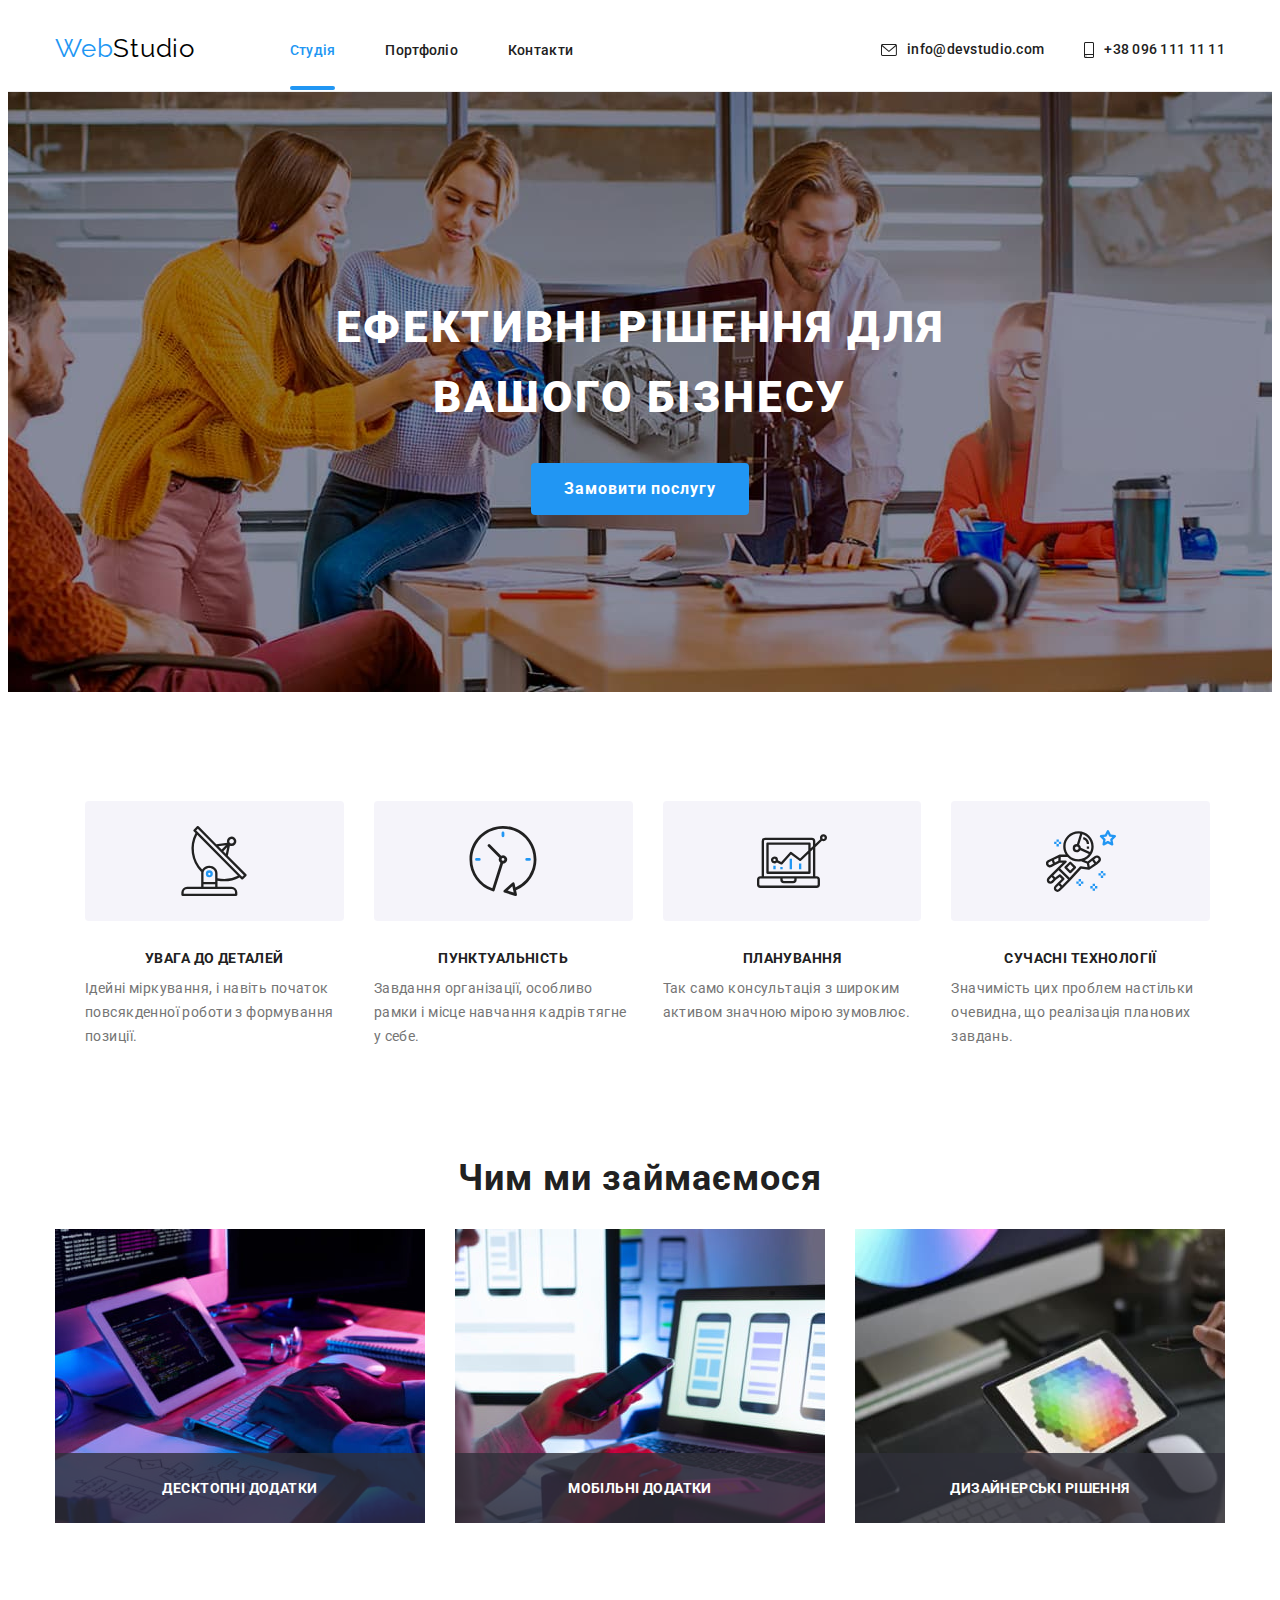
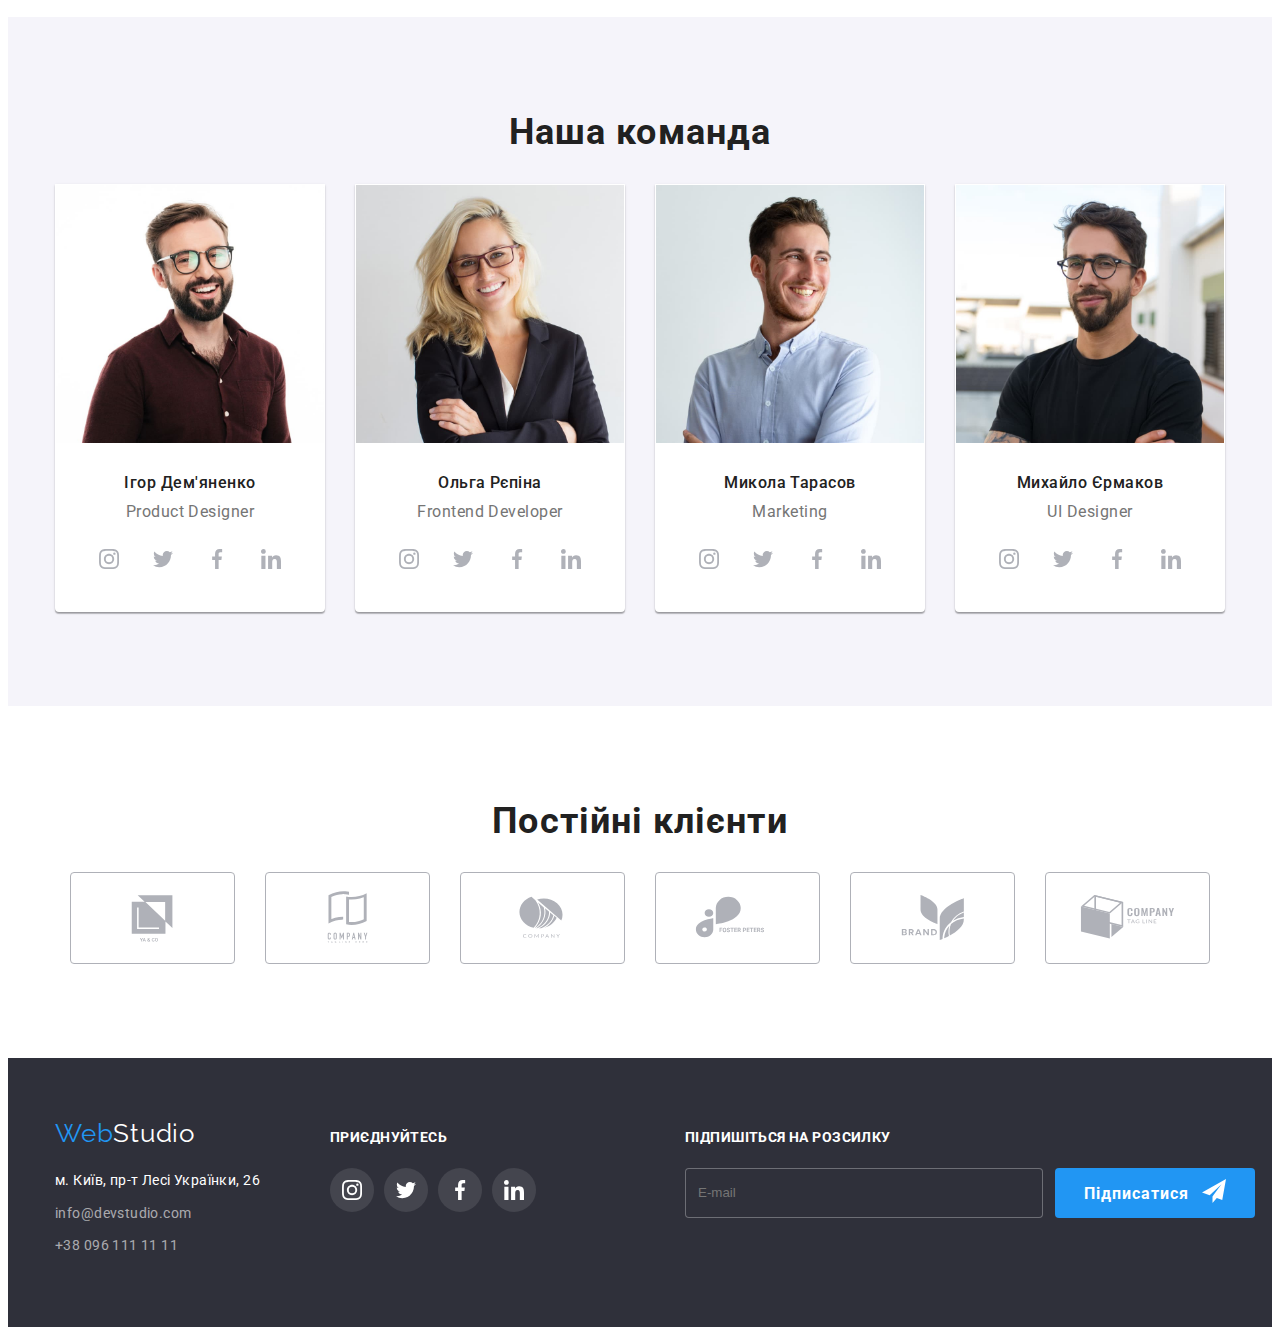
==== commit 60429da0: "images" ====
--- a/index.html
+++ b/index.html
@@ -91,11 +91,14 @@
                     <li>
                         <div class="activities__card">
                             <img 
-                                srcset="./"
+                                srcset="./img/box1.jpg 1x,
+                                        ./img/box1@2x.jpg 2x"
                                 src="./img/box1.jpg" 
                                 alt="Десктопні додатки" 
                                 height="294" 
-                                width="370">
+                                width="370"
+                            >
+                            
                             <div class="activities__description">
                                 <p>Десктопні додатки</p>
                             </div>
@@ -103,7 +106,13 @@
                     </li>
                     <li>
                         <div class="activities__card">
-                            <img src="./img/box2.jpg" alt="Мобільні додатки" height="294" width="370">
+                            <img 
+                                srcset="./img/box2.jpg 1x,
+                                        ./img/box2@2x.jpg 2x"
+                                src="./img/box2.jpg" 
+                                alt="Мобільні додатки" 
+                                height="294" 
+                                width="370">
                             <div class="activities__description">
                                 <p>Мобільні додатки</p>
                             </div>
@@ -111,7 +120,13 @@
                     </li>
                     <li>
                         <div class="activities__card">
-                            <img src="./img/box3.jpg" alt="Дизайнерські рішення" height="294" width="370">
+                            <img 
+                                srcset="./img/box3.jpg 1x,
+                                        ./img/box3@2x.jpg 2x"
+                                src="./img/box3.jpg" 
+                                alt="Дизайнерські рішення" 
+                                height="294" 
+                                width="370">
                             <div class="activities__description">
                                 <p>Дизайнерські рішення</p>
                             </div>
@@ -126,7 +141,13 @@
                 <h2 class="title">Наша команда</h2>
                 <ul class="team__list">
                     <li class="team__card">
-                        <img src="./img/prDesigner@1x.jpg" alt="Молодий чоловік">
+                        <img 
+                            srcset="./img/prDesigner480.jpg 480w,
+                                    ./img/prDesigner768.jpeg 768w,
+                                    ./img/prDesigner1200.jpeg 1200w"
+                            src="./img/prDesigner@1x.jpg" 
+                            alt="Молодий чоловік"
+                            sizes="(min-width: 1200px) 25vw, (min-width: 768px) 50vw, 100vw">
                         <div class="team__container">
                             <h3 class="team__title">Ігор Дем'яненко</h3>
                             <p lang="en" class="team__text">Product Designer</p>
@@ -155,7 +176,15 @@
                         </div>
                     </li>
                     <li class="team__card">
-                        <img src="./img/frDeveloper@1x.jpg" alt="Гарна дівчина">
+                        <img
+                            srcset="
+                                    ./img/frDeveloper480.jpg 320w,
+                                    ./img/frDeveloper480.jpg 480w,
+                                    ./img/frDeveloper768.jpeg 768w,
+                                    ./img/frDeveloper1200.jpeg 1200w"
+                            src="./img/frDeveloper@1x.jpg" 
+                            alt="Гарна дівчина"
+                            sizes="(min-width: 1200px) 25vw, (min-width: 768px) 50vw, 100vw">
                         <div class="team__container">
                             <h3 class="team__title">Ольга Рєпіна</h3>
                             <p lang="en" class="team__text">Frontend Developer</p>
@@ -184,7 +213,13 @@
                         </div>                        
                     </li>
                     <li class="team__card">
-                        <img src="./img/marketing@1x.jpg" alt="Усміхнений хлопець">
+                        <img
+                            srcset="./img/marketing480.jpg 480w,
+                                    ./img/marketing768.jpeg 768w,
+                                    ./img/marketing1200.jpeg 1200w"
+                            src="./img/marketing@1x.jpg" 
+                            alt="Усміхнений хлопець"
+                            sizes="(min-width: 1200px) 25vw, (min-width: 768px) 50vw, 100vw">
                         <div class="team__container">
                             <h3 class="team__title">Микола Тарасов</h3>
                             <p lang="en" class="team__text">Marketing</p>
@@ -213,7 +248,14 @@
                         </div>
                     </li>
                     <li class="team__card">
-                        <img src="./img/UIDesigner@1x.jpg" alt="Усміхнений хлопець в окулярах">
+                        <img 
+                            srcset="
+                                    ./img/UIDesigner480.jpg 480w,
+                                    ./img/UIDesigner768.jpeg 768w,
+                                    ./img/UIDesigner1200.jpeg 1200w"
+                            src="./img/prDesigner@1x.jpg" 
+                            alt="Усміхнений хлопець в окулярах"
+                            sizes="(min-width: 1200px) 25vw, (min-width: 768px) 50vw, 100vw">
                         <div class="team__container">
                             <h3 class="team__title">Михайло Єрмаков</h3>
                             <p lang="en" class="team__text">UI Designer</p>
--- a/css/main.min.css
+++ b/css/main.min.css
@@ -1 +1 @@
-:root{--primary-text-color: #757575;--title-text-color: #212121;--accent-color: #2196f3;--primary-white-color: #ffffff;--primary-black-color: #2f303a}.menu-site_link.current{color:var(--accent-color);position:relative;padding-top:2px}.menu-site_link.current::after{content:"";display:inline-block;width:100%;height:4px;left:0;bottom:-2px;background-color:var(--accent-color);border-radius:2px;position:absolute}html{-webkit-box-sizing:border-box;box-sizing:border-box}*,* ::before,* ::after{-webkit-box-sizing:inherit;box-sizing:inherit}header{border-bottom:1px solid #ececec;position:relative}body{background-color:var(--primary-white-color);color:var(--primary-text-color);font-family:Roboto,sans-serif}body.modal-open{overflow:hidden}h2,h3,h4,p{margin-top:0;margin-bottom:0}.section{padding-top:60px;padding-bottom:60px}@media screen and (min-width: 480px){.section{padding-top:60px;padding-bottom:60px}}@media screen and (min-width: 1200px){.section{padding-top:94px;padding-bottom:94px}}.container{margin-right:0;margin-left:0;padding-right:15px;padding-left:15px}@media screen and (min-width: 1200px){.container{width:1200px;margin-right:auto;margin-left:auto}}img{display:block;max-width:100%;height:auto;-o-object-fit:cover;object-fit:cover;margin-right:0}ul{list-style:none;margin-top:0;margin-bottom:0}.title{color:var(--title-text-color);font-weight:700;font-size:36px;line-height:1.17;letter-spacing:.03em;text-align:center;margin-bottom:30px}@media screen and (max-width: 1200px){.title{font-size:calc(1rem + 2vw)}}.logo{color:var(--accent-color);font-family:Raleway;text-decoration:none;font-size:26px;line-height:1.2;letter-spacing:.03em}.logo-studio{color:#000;font-family:Raleway;text-decoration:none;font-size:26px;line-height:1.2;letter-spacing:.03em}.link-logo{text-decoration:none}.link{color:var(--title-text-color);text-decoration:none;font-family:Roboto,sans-serif;font-weight:500;font-size:14px;line-height:1.17;letter-spacing:.02em;-webkit-transition-property:background-color;transition-property:background-color;-webkit-transition-duration:250ms;transition-duration:250ms;-webkit-transition-timing-function:cubic-bezier(0.4, 0, 0.2, 1);transition-timing-function:cubic-bezier(0.4, 0, 0.2, 1)}.link:hover,.link:focus{color:var(--accent-color);-webkit-transition:color 250ms cubic-bezier(0.4, 0, 0.2, 1);transition:color 250ms cubic-bezier(0.4, 0, 0.2, 1)}.link .email,.link .tel{color:var(--primary-text-color);font-weight:500;font-size:14px;line-height:1.17;letter-spacing:.02em;text-decoration:none;margin:0;padding-right:0;padding-left:0}.link.current{color:var(--accent-color);position:relative;padding-top:32px}.link.current::after{content:"";display:inline-block;width:100%;height:4px;left:0;bottom:-32px;background-color:var(--accent-color);border-radius:2px;position:absolute}.visually-hidden{position:absolute;white-space:nowrap;width:1px;height:1px;overflow:hidden;border:0;padding:0;clip:rect(0 0 0 0);-webkit-clip-path:inset(50%);clip-path:inset(50%);margin:1px}.primary-button{display:inline-block;border:1px solid rgba(0,0,0,0);border-radius:4px;padding:10px 32px;min-width:216px;background-color:var(--accent-color);color:var(--primary-white-color);font-family:Roboto,sans-serif;font-weight:700;font-size:16px;line-height:1.9;letter-spacing:.06em;text-align:center}.section__activities{padding-top:0;padding-bottom:94px}@media(max-width: 1023px){.section__activities{display:none}}.activities .title{margin-top:0;margin-bottom:50px}.activities__list{display:-webkit-box;display:-ms-flexbox;display:flex;gap:30px;padding-left:0;-webkit-box-pack:center;-ms-flex-pack:center;justify-content:center}.activities__card{position:relative;width:370px;height:294px}.activities__description{position:absolute;width:100%;height:70px;right:0;bottom:0;display:block;margin:0;padding:27px 0;font-family:"Roboto";font-style:normal;font-weight:700;font-size:14px;line-height:1.15;text-align:center;letter-spacing:.03em;text-transform:uppercase;background-color:rgba(47,48,58,.8);color:#fff}.clients{padding-top:60px;padding-bottom:60px}@media screen and (min-width: 1200px){.clients{padding-top:94px;padding-bottom:94px}}.clients__list{display:-webkit-box;display:-ms-flexbox;display:flex;-ms-flex-wrap:wrap;flex-wrap:wrap;padding-left:0;margin:-15px;-webkit-box-align:center;-ms-flex-align:center;align-items:center;-webkit-box-pack:center;-ms-flex-pack:center;justify-content:center}@media screen and (min-width: 1200px){.clients__list{-ms-flex-wrap:nowrap;flex-wrap:nowrap;margin-left:auto;margin-right:auto}}.clients__items{width:calc((100% - 60px)/2);margin:15px}@media screen and (min-width: 768px){.clients__items{width:calc((100% - 90px)/3)}}@media screen and (min-width: 1200px){.clients__items{width:calc((100% - 150px)/6);gap:30px}}.clients__icon{fill:#afb1b8}.clients__link:hover .clients__icon,.clients__link:focus .clients__icon{fill:var(--accent-color);-webkit-transition:fill 250ms cubic-bezier(0.4, 0, 0.2, 1);transition:fill 250ms cubic-bezier(0.4, 0, 0.2, 1)}.clients__link{display:-webkit-box;display:-ms-flexbox;display:flex;width:100%;height:92px;border:1px solid #afb1b8;border-radius:4px;-webkit-box-align:center;-ms-flex-align:center;align-items:center;-webkit-box-pack:center;-ms-flex-pack:center;justify-content:center;-webkit-transition-property:background-color;transition-property:background-color;-webkit-transition-duration:250ms;transition-duration:250ms;-webkit-transition-timing-function:cubic-bezier(0.4, 0, 0.2, 1);transition-timing-function:cubic-bezier(0.4, 0, 0.2, 1)}.clients__link:hover,.clients__link:focus{border-color:var(--accent-color);-webkit-transition:border-color 250ms cubic-bezier(0.4, 0, 0.2, 1);transition:border-color 250ms cubic-bezier(0.4, 0, 0.2, 1)}.excellence__list{padding-left:0px;margin:0}@media screen and (min-width: 768px){.excellence__list{display:-webkit-box;display:-ms-flexbox;display:flex;-ms-flex-wrap:wrap;flex-wrap:wrap;margin:-15px}}@media screen and (min-width: 1200px){.excellence__list{display:-webkit-box;display:-ms-flexbox;display:flex;gap:30px;padding-left:15px;margin:0;-webkit-box-pack:center;-ms-flex-pack:center;justify-content:center;-ms-flex-wrap:nowrap;flex-wrap:nowrap}}.excellence__title{margin-top:0;margin-bottom:10px;color:var(--title-text-color);text-transform:uppercase;text-align:center;font-weight:700;font-size:14px;line-height:1.14;letter-spacing:.03em}.excellence__text{margin-top:0;margin-bottom:0;font-size:14px;line-height:1.7;letter-spacing:.03em}.excellence__item{min-width:200px}@media screen and (max-width: 767px){.excellence__item:not(:last-child){margin-bottom:30px}}@media screen and (min-width: 480px){.excellence__item{width:450px}}@media screen and (min-width: 768px){.excellence__item{width:calc((100% - 60px)/2);margin:15px}}@media screen and (min-width: 1200px){.excellence__item{width:270px}}.excellence__item::before{content:"";display:block;height:120px;border-radius:4px;background-color:#f5f4fa;background-size:contain;background-repeat:no-repeat;background-position:center;margin-bottom:30px}.icon-antenna::before{background-image:url("../img/antenna.svg");background-size:70px 70px}.icon-clock::before{background-image:url("../img/clock.svg");background-size:70px 70px}.icon-diagram::before{background-image:url("../img/diagram.svg");background-size:70px 70px}.icon-astronaut::before{background-image:url("../img/astronaut.svg");background-size:70px 70px}.filters{display:-webkit-box;display:-ms-flexbox;display:flex;-webkit-box-pack:center;-ms-flex-pack:center;justify-content:center;gap:8px;padding-left:0;margin-bottom:50px}.filter__button{display:inline-block;background-color:#f5f4fa;color:var(--title-text-color);font-family:inherit;font-weight:500;font-size:16px;line-height:1.6;letter-spacing:.03em;padding:6px 22px;border:1px solid rgba(0,0,0,0);border-radius:4px;-webkit-transition-property:background-color;transition-property:background-color;-webkit-transition-duration:250ms;transition-duration:250ms;-webkit-transition-timing-function:cubic-bezier(0.4, 0, 0.2, 1);transition-timing-function:cubic-bezier(0.4, 0, 0.2, 1)}.filter__button:hover,.filter__button:focus{background-color:var(--accent-color);color:#fff;-webkit-box-shadow:0px 3px 1px rgba(0,0,0,.1),0px 1px 2px rgba(0,0,0,.08),0px 2px 2px rgba(0,0,0,.12);box-shadow:0px 3px 1px rgba(0,0,0,.1),0px 1px 2px rgba(0,0,0,.08),0px 2px 2px rgba(0,0,0,.12);-webkit-transition:-webkit-box-shadow 250ms cubic-bezier(0.4, 0, 0.2, 1);transition:-webkit-box-shadow 250ms cubic-bezier(0.4, 0, 0.2, 1);transition:box-shadow 250ms cubic-bezier(0.4, 0, 0.2, 1);transition:box-shadow 250ms cubic-bezier(0.4, 0, 0.2, 1), -webkit-box-shadow 250ms cubic-bezier(0.4, 0, 0.2, 1);-webkit-transition:background-color 250ms cubic-bezier(0.4, 0, 0.2, 1);transition:background-color 250ms cubic-bezier(0.4, 0, 0.2, 1);-webkit-transition:color 250ms cubic-bezier(0.4, 0, 0.2, 1);transition:color 250ms cubic-bezier(0.4, 0, 0.2, 1)}.filter__buttoncurrent{background-color:#2196f3;color:#fff;-webkit-box-shadow:0px 3px 1px rgba(0,0,0,.1),0px 1px 2px rgba(0,0,0,.08),0px 2px 2px rgba(0,0,0,.12);box-shadow:0px 3px 1px rgba(0,0,0,.1),0px 1px 2px rgba(0,0,0,.08),0px 2px 2px rgba(0,0,0,.12)}footer{background-color:var(--primary-black-color);padding-top:60px;padding-bottom:60px}@media screen and (min-width: 768px){.footer__container{display:-webkit-box;display:-ms-flexbox;display:flex;-ms-flex-wrap:wrap;flex-wrap:wrap;-webkit-box-align:center;-ms-flex-align:center;align-items:center;-webkit-box-pack:space-evenly;-ms-flex-pack:space-evenly;justify-content:space-evenly}}@media screen and (min-width: 1200px){.footer__container{display:-webkit-box;display:-ms-flexbox;display:flex;-webkit-box-align:baseline;-ms-flex-align:baseline;align-items:baseline;width:1200px;margin-right:auto;margin-left:auto}}footer .logo-studio{color:var(--primary-white-color)}footer .link-logo{display:-webkit-box;display:-ms-flexbox;display:flex;-webkit-box-pack:center;-ms-flex-pack:center;justify-content:center;padding-left:0;margin-right:0;margin-bottom:20px}@media screen and (min-width: 1200px){footer .link-logo{display:inline-block}}.address{font-style:inherit}.address__container{margin-right:0px}@media screen and (min-width: 1200px){.address__container{margin-right:70px}}.address__list{display:block;padding:0;margin-bottom:60px}@media screen and (min-width: 1200px){.address__list{display:inline-block;margin-bottom:0}}.address__items{margin-bottom:8px;text-align:center}@media screen and (min-width: 1200px){.address__items{margin-bottom:9px;text-align:left}}.address-mailing{text-decoration:none;color:#fff;font-weight:400;font-size:14px;line-height:1.7;letter-spacing:.03em}.item{text-decoration:none;color:rgba(255,255,255,.6);font-weight:400;font-size:14px;line-height:1.7;letter-spacing:.03em}.address__link:hover,.address__link:focus{color:var(--accent-color);-webkit-transition:color 250ms cubic-bezier(0.4, 0, 0.2, 1);transition:color 250ms cubic-bezier(0.4, 0, 0.2, 1)}.connect__title{font-family:"Roboto";font-style:normal;font-weight:700;font-size:14px;line-height:16px;letter-spacing:.03em;text-transform:uppercase;text-align:center;margin-bottom:20px;color:#fff}@media screen and (min-width: 1200px){.connect__title{margin-bottom:23px;text-align:left}}.connect__list{display:-webkit-box;display:-ms-flexbox;display:flex;-webkit-box-pack:center;-ms-flex-pack:center;justify-content:center;gap:10px;padding:0;margin-bottom:60px}@media screen and (min-width: 768px){.connect__list{margin-bottom:102px}}@media screen and (min-width: 1200px){.connect__list{margin-bottom:0;margin-right:93px}}.connect__link{width:44px;height:44px;display:-webkit-box;display:-ms-flexbox;display:flex;-webkit-box-align:center;-ms-flex-align:center;align-items:center;-webkit-box-pack:center;-ms-flex-pack:center;justify-content:center;background-color:#44454e;border-radius:50%;-webkit-transition-property:background-color;transition-property:background-color;-webkit-transition-duration:250ms;transition-duration:250ms;-webkit-transition-timing-function:cubic-bezier(0.4, 0, 0.2, 1);transition-timing-function:cubic-bezier(0.4, 0, 0.2, 1)}.connect__link:hover,.connect__link:focus{background-color:var(--accent-color);-webkit-transition:background-color 250ms cubic-bezier(0.4, 0, 0.2, 1);transition:background-color 250ms cubic-bezier(0.4, 0, 0.2, 1)}.connect__icon{fill:#fff}@media screen and (max-width: 1200px){.subscribe__container{display:block;text-align:center}}@media screen and (min-width: 1200px){.subscribe__container{margin-left:auto}}@media screen and (min-width: 1200px){.subscribe{display:-webkit-box;display:-ms-flexbox;display:flex}}.subscribe__button{position:relative;padding:10px 28px;min-width:200px;height:50px;margin-left:auto;margin-right:auto;border:1px solid rgba(0,0,0,0);border-radius:4px;background-color:var(--accent-color);color:var(--primary-white-color);font-family:Roboto,sans-serif;font-weight:700;font-size:16px;line-height:1.9;letter-spacing:.06em;text-align:start;cursor:pointer}.subscribe__button::after{content:"";position:absolute;top:10px;right:28px;display:inline-block;width:24px;height:24px;background-image:url("../img/send.svg");background-repeat:no-repeat}.subscribe__input{width:calc(100% - 15px);height:50px;padding:12px 12px 12px 12px;margin-bottom:20px;border:1px solid rgba(255,255,255,.3);border-radius:4px;background-color:#2f303a;outline:none;color:var(--primary-white-color)}@media screen and (min-width: 480px){.subscribe__input{width:450px;display:block}}@media screen and (min-width: 1200px){.subscribe__input{width:358px;margin-right:12px}}.header__container{display:-webkit-box;display:-ms-flexbox;display:flex;-webkit-box-align:center;-ms-flex-align:center;align-items:center;-webkit-box-pack:justify;-ms-flex-pack:justify;justify-content:space-between}header .link-logo{display:block;padding-top:24px;padding-bottom:25px;padding-left:0}@media screen and (min-width: 1024px){header .link-logo{margin-right:93px}}.site-nav{display:-webkit-box;display:-ms-flexbox;display:flex;-webkit-box-align:center;-ms-flex-align:center;align-items:center;-webkit-box-pack:justify;-ms-flex-pack:justify;justify-content:space-between;gap:50px;padding-top:32px;padding-bottom:32px;padding-left:0}@media screen and (min-width: 768px){.site-nav{margin-right:96px}}@media screen and (min-width: 1200px){.site-nav{margin-right:308px}}.contacts{margin:0;padding-top:32px;padding-right:0;padding-bottom:32px;padding-left:0}@media screen and (min-width: 768px){.contacts{display:block;-ms-flex-line-pack:center;align-content:center;-webkit-box-pack:start;-ms-flex-pack:start;justify-content:flex-start;gap:40px;-ms-flex-wrap:wrap;flex-wrap:wrap}}@media screen and (min-width: 1024px){.contacts{display:-webkit-box;display:-ms-flexbox;display:flex;-ms-flex-line-pack:center;align-content:center;-webkit-box-pack:start;-ms-flex-pack:start;justify-content:flex-start;gap:40px;-ms-flex-wrap:nowrap;flex-wrap:nowrap}}.contacts__item{display:-webkit-box;display:-ms-flexbox;display:flex;-webkit-box-align:center;-ms-flex-align:center;align-items:center;padding-right:0;-ms-flex-wrap:nowrap;flex-wrap:nowrap}@media screen and (max-width: 1023px){.contacts__item:not(:last-child){margin-bottom:10px}}.contacts__list{display:-webkit-box;display:-ms-flexbox;display:flex;-webkit-box-align:center;-ms-flex-align:center;align-items:center;-webkit-box-pack:justify;-ms-flex-pack:justify;justify-content:space-between;padding-right:0}.contacts__icon{fill:currentColor;margin-right:10px}.hero{background-color:#c4c4c4;text-align:center;padding:0}.section.hero{min-height:400px}@media screen and (min-width: 1200px){.section.hero{height:600px}}.hero__container{padding-top:118px;padding-bottom:118px}@media screen and (min-width: 1200px){.hero__container{padding-top:200px;padding-bottom:200px}}.hero__overlay{width:100%;height:100%;margin-left:0;margin-right:0;background-image:-webkit-gradient(linear, left top, right top, from(rgba(47, 48, 58, 0.4)), to(rgba(47, 48, 58, 0.4))),url("/img/bgrheromob@1x.jpg");background-image:linear-gradient(to right, rgba(47, 48, 58, 0.4), rgba(47, 48, 58, 0.4)),url("/img/bgrheromob@1x.jpg");background-repeat:no-repeat;background-position:center;background-size:cover}@media(min-device-pixel-ratio: 2),(-webkit-min-device-pixel-ratio: 2),(min-resolution: 2dppx){.hero__overlay{background-image:url(/img/bgrheromob@2x.jpg)}}@media screen and (min-width: 480px){.hero__overlay{background-image:url(/img/bgrherotablet@1x.jpg)}}@media screen and (min-width: 480px)and (min-device-pixel-ratio: 2),screen and (min-width: 480px)and (-webkit-min-device-pixel-ratio: 2),screen and (min-width: 480px)and (min-resolution: 192dpi){.hero__overlay{background-image:url(/img/bgrherotablet@2x.jpg)}}@media screen and (min-width: 768px){.hero__overlay{background-image:url(/img/bgrhero.jpeg)}}@media screen and (min-width: 768px)and (min-device-pixel-ratio: 2),screen and (min-width: 768px)and (-webkit-min-device-pixel-ratio: 2),screen and (min-width: 768px)and (min-resolution: 2dppx){.hero__overlay{background-image:url(/img/bgrherodesktop@2x.jpg)}}.hero__title{margin-top:0;margin-bottom:30px;margin-right:auto;margin-left:auto;color:var(--primary-white-color);text-transform:uppercase;font-weight:900;font-size:calc(26px + .5vw);line-height:1.6;letter-spacing:.06em;text-align:center;max-width:696px}@media screen and (min-width: 1200px){.hero__title{font-size:44px}}.backdrop{position:fixed;top:0;left:0;width:100%;height:100%;background-color:rgba(0,0,0,.2);opacity:1;-webkit-transition:opacity 250ms cubic-bezier(0.4, 0, 0.2, 1);transition:opacity 250ms cubic-bezier(0.4, 0, 0.2, 1);overflow-y:scroll}.backdrop.is-hidden{opacity:0;pointer-events:none}.backdrop.is-hidden .modal{-webkit-transform:translate(-50%, -50%) scale(0.8);transform:translate(-50%, -50%) scale(0.8)}.modal{position:absolute;top:50%;left:50%;-webkit-transform:translate(-50%, -50%) scale(1);transform:translate(-50%, -50%) scale(1);overflow-y:scroll;border-radius:4px;background-color:#fff;width:90%;height:90%}@media screen and (min-width: 480px){.modal{width:450px;height:609px}}@media screen and (min-width: 1200px){.modal{width:528px;height:581px}}.close-button{position:absolute;top:8px;right:8px;width:30px;height:30px;border-radius:50%;border:1px solid rgba(0,0,0,.1);background-color:#fff;display:-webkit-box;display:-ms-flexbox;display:flex;-webkit-box-align:center;-ms-flex-align:center;align-items:center;-webkit-box-pack:center;-ms-flex-pack:center;justify-content:center;cursor:pointer}.close-icon{fill:currentColor}.close-button:hover .close-icon,.close-button:focus .close-icon{fill:#2196f3;-webkit-transition:fill 250ms cubic-bezier(0.4, 0, 0.2, 1);transition:fill 250ms cubic-bezier(0.4, 0, 0.2, 1)}.modal-title{font-family:"Roboto";font-style:normal;font-weight:700;font-size:20px;line-height:1.15;text-align:center;letter-spacing:.03em;color:#212121;padding-top:40px;padding-right:40px;padding-left:40px;padding-bottom:12px}.form-input{display:block;margin:0;padding-right:40px;padding-bottom:30px;padding-left:40px}.form-label{display:block;margin-bottom:4px;font-family:Roboto;font-style:normal;font-weight:400;font-size:12px;line-height:1.16;letter-spacing:.01em;color:#757575}.input-wrap{position:relative;margin-bottom:10px}.input-item{width:100%;height:40px;padding:12px 12px 12px 32px;border:1px solid rgba(33,33,33,.2);border-radius:4px;outline:none}.input-item:focus{border-color:var(--accent-color);cursor:pointer}.input-icon{position:absolute;top:50%;left:12px;-webkit-transform:translateY(-50%);transform:translateY(-50%);fill:#212121}.input-wrap:focus-within .input-icon{fill:#2196f3;-webkit-transition:fill 250ms cubic-bezier(0.4, 0, 0.2, 1);transition:fill 250ms cubic-bezier(0.4, 0, 0.2, 1)}.form-textarea{border:1px solid rgba(33,33,33,.2);border-radius:4px;width:100%;height:120px;padding:12px;margin-bottom:20px;resize:none;font-family:"Roboto";font-size:12px;color:rgba(117,117,117,.5)}.form-textarea:focus{border-color:#2196f3}.checkbox-input{-webkit-appearance:none;-moz-appearance:none;appearance:none}.checkbox-label{position:relative;top:0;left:1%;padding-left:24px;margin-bottom:30px;font-family:"Roboto";font-weight:400;font-size:12px;line-height:1.17;letter-spacing:.03em}@media screen and (min-width: 1200px){.checkbox-label{left:4%;font-size:14px;line-height:1.7}}.checkbox-label-terms{color:var(--accent-color);font-family:"Roboto";font-weight:400;font-size:12px;line-height:1.17;letter-spacing:.03em}@media screen and (min-width: 1200px){.checkbox-label-terms{font-size:14px;line-height:1.7}}.checkbox-label::before{content:"";position:absolute;top:0;left:0;width:16px;height:15px;border:1px solid #212121;border-radius:2px}.checkbox-label::after{content:"";position:absolute;top:0;left:0;width:16px;height:15px;background-image:url("../img/iconcheck.svg");background-color:#2196f3;background-size:contain;background-repeat:no-repeat;border:1px solid #2196f3;border-radius:2px;opacity:0}.checkbox-input:checked+.checkbox-label::after{opacity:1}.form-button{display:block;margin:auto;-webkit-box-shadow:0px 4px 4px rgba(0,0,0,.15);box-shadow:0px 4px 4px rgba(0,0,0,.15);-webkit-transition:-webkit-box-shadow 250ms cubic-bezier(0.4, 0, 0.2, 1);transition:-webkit-box-shadow 250ms cubic-bezier(0.4, 0, 0.2, 1);transition:box-shadow 250ms cubic-bezier(0.4, 0, 0.2, 1);transition:box-shadow 250ms cubic-bezier(0.4, 0, 0.2, 1), -webkit-box-shadow 250ms cubic-bezier(0.4, 0, 0.2, 1)}.projects__list{display:-webkit-box;display:-ms-flexbox;display:flex;-ms-flex-wrap:wrap;flex-wrap:wrap;gap:30px;-ms-flex-preferred-size:calc((100% - 30px)/3);flex-basis:calc((100% - 30px)/3);padding:0;margin:0;text-decoration:none}.project__link{text-decoration:none;color:var(--primary-text-color);-webkit-box-shadow:0px 1px 1px rgba(0,0,0,.12),0px 4px 4px rgba(0,0,0,.06),1px 4px 6px rgba(0,0,0,.16);box-shadow:0px 1px 1px rgba(0,0,0,.12),0px 4px 4px rgba(0,0,0,.06),1px 4px 6px rgba(0,0,0,.16)}.project__card{position:relative;width:370px;height:294px;padding:63px,24px;overflow:hidden}.project__description{position:absolute;width:100%;height:100%;top:0;left:0;padding:63px 24px;background-color:rgba(33,150,243,.9);color:#fff;-webkit-transform:translateY(100%);transform:translateY(100%);-webkit-transition:-webkit-transform 250ms cubic-bezier(0.4, 0, 0.2, 1);transition:-webkit-transform 250ms cubic-bezier(0.4, 0, 0.2, 1);transition:transform 250ms cubic-bezier(0.4, 0, 0.2, 1);transition:transform 250ms cubic-bezier(0.4, 0, 0.2, 1), -webkit-transform 250ms cubic-bezier(0.4, 0, 0.2, 1)}.project__card:hover .project__description{-webkit-transform:translateY(0);transform:translateY(0);-webkit-transition:-webkit-transform 250ms cubic-bezier(0.4, 0, 0.2, 1);transition:-webkit-transform 250ms cubic-bezier(0.4, 0, 0.2, 1);transition:transform 250ms cubic-bezier(0.4, 0, 0.2, 1);transition:transform 250ms cubic-bezier(0.4, 0, 0.2, 1), -webkit-transform 250ms cubic-bezier(0.4, 0, 0.2, 1)}.project__content{font-family:Roboto;font-size:18px;line-height:1.55;letter-spacing:.03em;color:#fff;margin:0}.project__remark{display:block;max-width:370px;border:1px solid #eee;border-top:rgba(0,0,0,0);padding:20px 24px;margin:0}.project__title{color:var(--title-text-color);font-weight:700;font-size:18px;line-height:2;letter-spacing:.06em;margin-bottom:4px;text-decoration:none}.project__text{color:var(--primary-text-color);font-size:16px;line-height:1.9;letter-spacing:.03em;text-decoration:none}.project:hover,.project:focus{-webkit-box-shadow:0px 1px 1px rgba(0,0,0,.12),0px 4px 4px rgba(0,0,0,.06),1px 4px 6px rgba(0,0,0,.16);box-shadow:0px 1px 1px rgba(0,0,0,.12),0px 4px 4px rgba(0,0,0,.06),1px 4px 6px rgba(0,0,0,.16);-webkit-transition:-webkit-box-shadow 250ms cubic-bezier(0.4, 0, 0.2, 1);transition:-webkit-box-shadow 250ms cubic-bezier(0.4, 0, 0.2, 1);transition:box-shadow 250ms cubic-bezier(0.4, 0, 0.2, 1);transition:box-shadow 250ms cubic-bezier(0.4, 0, 0.2, 1), -webkit-box-shadow 250ms cubic-bezier(0.4, 0, 0.2, 1)}.team__list{-webkit-box-pack:center;-ms-flex-pack:center;justify-content:center;padding-left:0}@media screen and (min-width: 768px){.team__list{display:-webkit-box;display:-ms-flexbox;display:flex;-ms-flex-wrap:wrap;flex-wrap:wrap;margin:-15px}}@media screen and (min-width: 1200px){.team__list{display:-webkit-box;display:-ms-flexbox;display:flex;-ms-flex-wrap:nowrap;flex-wrap:nowrap;-webkit-box-pack:center;-ms-flex-pack:center;justify-content:center;padding-left:0}}.team{background-color:#f5f4fa}.team__card{display:block;background-color:var(--primary-white-color);border:1px solid rgba(0,0,0,0);min-width:250px;height:auto;text-align:center;-webkit-box-shadow:0px 1px 3px rgba(0,0,0,.12),0px 1px 1px rgba(0,0,0,.14),0px 2px 1px rgba(0,0,0,.2);box-shadow:0px 1px 3px rgba(0,0,0,.12),0px 1px 1px rgba(0,0,0,.14),0px 2px 1px rgba(0,0,0,.2);border-radius:0px 0px 4px 4px;margin-right:0;padding-bottom:30px}@media screen and (max-width: 767px){.team__card:not(:last-child){margin-bottom:30px}}@media screen and (min-width: 480px){.team__card{width:450px}}@media screen and (min-width: 768px){.team__card{width:calc((100% - 60px)/2);margin:15px}}@media screen and (min-width: 1200px){.team__card{width:270px;height:428px;gap:30px}}.team__container{padding-top:30px;padding-bottom:0}.team__title{color:var(--title-text-color);font-weight:500;font-size:16px;line-height:1.19;letter-spacing:.03em;margin-top:0;margin-bottom:10px}.team__text{font-size:16px;line-height:1.19;letter-spacing:.03em;margin-top:0;margin-bottom:16px}.team-connect__list{display:-webkit-box;display:-ms-flexbox;display:flex;-webkit-box-pack:center;-ms-flex-pack:center;justify-content:center;gap:10px;padding:0;margin-top:16px}.team-connect__icon{fill:#afb1b8}.team-connect__link:hover .team-connect__icon,.team-connect__link:focus .team-connect__icon{fill:#fff;-webkit-transition:fill 250ms cubic-bezier(0.4, 0, 0.2, 1);transition:fill 250ms cubic-bezier(0.4, 0, 0.2, 1)}.team-connect__link{width:44px;height:44px;display:-webkit-box;display:-ms-flexbox;display:flex;-webkit-box-align:center;-ms-flex-align:center;align-items:center;-webkit-box-pack:center;-ms-flex-pack:center;justify-content:center;background-color:#fff;border-radius:50%;-webkit-transition-property:background-color;transition-property:background-color;-webkit-transition-duration:250ms;transition-duration:250ms;-webkit-transition-timing-function:cubic-bezier(0.4, 0, 0.2, 1);transition-timing-function:cubic-bezier(0.4, 0, 0.2, 1)}.team-connect__link:hover,.team-connect__link:focus{background-color:var(--accent-color);fill:#fff;-webkit-transition:fill 250ms cubic-bezier(0.4, 0, 0.2, 1);transition:fill 250ms cubic-bezier(0.4, 0, 0.2, 1)}.menu{display:-webkit-box;display:-ms-flexbox;display:flex}@media screen and (max-width: 767px){.menu{display:none}}@media screen and (min-width: 768){.menu{-webkit-box-align:center;-ms-flex-align:center;align-items:center;-webkit-box-pack:justify;-ms-flex-pack:justify;justify-content:space-between}}.menu-toggle{display:-webkit-inline-box;display:-ms-inline-flexbox;display:inline-flex;margin:0;padding:0;border:none;background-color:rgba(0,0,0,0);fill:var(--title-text-color)}.menu-toggle:hover,.menu-toggle:focus{fill:var(--accent-color)}@media screen and (min-width: 768px){.menu-toggle{display:none}}.menu-container{position:fixed;top:0;left:0;width:100vw;height:100vh;padding:48px 40px;background-color:var(--primary-white-color);z-index:999;-webkit-transform:translateX(100%);transform:translateX(100%);-webkit-transition:-webkit-transform 250ms ease-in-out;transition:-webkit-transform 250ms ease-in-out;transition:transform 250ms ease-in-out;transition:transform 250ms ease-in-out, -webkit-transform 250ms ease-in-out}.menu-container.is-open{-webkit-transform:translateX(0);transform:translateX(0)}.menu-container .menu-toggle{position:absolute;top:10px;right:15px;fill:var(--title-text-color)}.menu-container .menu-toggle:hover,.menu-container .menu-toggle:focus{fill:var(--accent-color)}.menu-site{display:block;padding:0;margin-bottom:302px}.menu-site_list:not(:last-child){margin-bottom:32px}.menu-site_link{text-decoration:none;font-family:Roboto;font-style:normal;font-weight:500;font-size:40px;line-height:1.17;letter-spacing:.02em;color:var(--title-text-color)}.menu-contacts{padding:0;margin-bottom:64px}.menu-contacts_list:not(:last-child){margin-bottom:32px}.menu-contacts_phone{text-decoration:none;font-family:Roboto;font-style:normal;font-weight:500;font-size:34px;line-height:1.17;letter-spacing:.02em;color:var(--accent-color);margin-bottom:32px}.menu-contacts_tel{text-decoration:none}.menu-contacts_email{text-decoration:none;font-family:Roboto;font-style:normal;font-weight:500;font-size:24px;line-height:1.17;letter-spacing:.02em;color:var(--primary-text-color)}.menu-social{display:-webkit-inline-box;display:-ms-inline-flexbox;display:inline-flex;padding:0;margin:0 43px 0 0}.menu-social_link{text-decoration:none;font-family:Roboto;font-style:normal;font-weight:500;font-size:18px;line-height:1.2;letter-spacing:.02em;color:var(--accent-color)}.menu-social_item:not(:last-child){margin-right:10px}.line{color:rgba(33,33,33,.2);margin-left:10px}/*# sourceMappingURL=main.min.css.map */+:root{--primary-text-color: #757575;--title-text-color: #212121;--accent-color: #2196f3;--primary-white-color: #ffffff;--primary-black-color: #2f303a}.menu-site_link.current{color:var(--accent-color);position:relative;padding-top:2px}.menu-site_link.current::after{content:"";display:inline-block;width:100%;height:4px;left:0;bottom:-2px;background-color:var(--accent-color);border-radius:2px;position:absolute}html{-webkit-box-sizing:border-box;box-sizing:border-box}*,* ::before,* ::after{-webkit-box-sizing:inherit;box-sizing:inherit}header{border-bottom:1px solid #ececec;position:relative}body{background-color:var(--primary-white-color);color:var(--primary-text-color);font-family:Roboto,sans-serif}body.modal-open{overflow:hidden}body.mobil-menu-open{overflow-y:noscroll}h2,h3,h4,p{margin-top:0;margin-bottom:0}.section{padding-top:60px;padding-bottom:60px}@media screen and (min-width: 480px){.section{padding-top:60px;padding-bottom:60px}}@media screen and (min-width: 1200px){.section{padding-top:94px;padding-bottom:94px}}.container{margin-right:0;margin-left:0;padding-right:15px;padding-left:15px}@media screen and (min-width: 1200px){.container{width:1200px;margin-right:auto;margin-left:auto}}img{display:block;max-width:100%;height:auto;-o-object-fit:cover;object-fit:cover;margin-right:0}ul{list-style:none;margin-top:0;margin-bottom:0}.title{color:var(--title-text-color);font-weight:700;font-size:36px;line-height:1.17;letter-spacing:.03em;text-align:center;margin-bottom:30px}@media screen and (max-width: 1200px){.title{font-size:calc(1rem + 2vw)}}.logo{color:var(--accent-color);font-family:Raleway;text-decoration:none;font-size:26px;line-height:1.2;letter-spacing:.03em}.logo-studio{color:#000;font-family:Raleway;text-decoration:none;font-size:26px;line-height:1.2;letter-spacing:.03em}.link-logo{text-decoration:none}.link{color:var(--title-text-color);text-decoration:none;font-family:Roboto,sans-serif;font-weight:500;font-size:14px;line-height:1.17;letter-spacing:.02em;-webkit-transition-property:background-color;transition-property:background-color;-webkit-transition-duration:250ms;transition-duration:250ms;-webkit-transition-timing-function:cubic-bezier(0.4, 0, 0.2, 1);transition-timing-function:cubic-bezier(0.4, 0, 0.2, 1)}.link:hover,.link:focus{color:var(--accent-color);-webkit-transition:color 250ms cubic-bezier(0.4, 0, 0.2, 1);transition:color 250ms cubic-bezier(0.4, 0, 0.2, 1)}.link .email,.link .tel{color:var(--primary-text-color);font-weight:500;font-size:14px;line-height:1.17;letter-spacing:.02em;text-decoration:none;margin:0;padding-right:0;padding-left:0}.link.current{color:var(--accent-color);position:relative;padding-top:32px}.link.current::after{content:"";display:inline-block;width:100%;height:4px;left:0;bottom:-32px;background-color:var(--accent-color);border-radius:2px;position:absolute}.visually-hidden{position:absolute;white-space:nowrap;width:1px;height:1px;overflow:hidden;border:0;padding:0;clip:rect(0 0 0 0);-webkit-clip-path:inset(50%);clip-path:inset(50%);margin:1px}.primary-button{display:inline-block;border:1px solid rgba(0,0,0,0);border-radius:4px;padding:10px 32px;min-width:216px;background-color:var(--accent-color);color:var(--primary-white-color);font-family:Roboto,sans-serif;font-weight:700;font-size:16px;line-height:1.9;letter-spacing:.06em;text-align:center}.section__activities{padding-top:0;padding-bottom:94px}@media(max-width: 1023px){.section__activities{display:none}}.activities .title{margin-top:0;margin-bottom:50px}.activities__list{display:-webkit-box;display:-ms-flexbox;display:flex;gap:30px;padding-left:0;-webkit-box-pack:center;-ms-flex-pack:center;justify-content:center}.activities__card{position:relative;width:370px;height:294px}.activities__description{position:absolute;width:100%;height:70px;right:0;bottom:0;display:block;margin:0;padding:27px 0;font-family:"Roboto";font-style:normal;font-weight:700;font-size:14px;line-height:1.15;text-align:center;letter-spacing:.03em;text-transform:uppercase;background-color:rgba(47,48,58,.8);color:#fff}.clients{padding-top:60px;padding-bottom:60px}@media screen and (min-width: 1200px){.clients{padding-top:94px;padding-bottom:94px}}.clients__list{display:-webkit-box;display:-ms-flexbox;display:flex;-ms-flex-wrap:wrap;flex-wrap:wrap;padding-left:0;margin:-15px;-webkit-box-align:center;-ms-flex-align:center;align-items:center;-webkit-box-pack:center;-ms-flex-pack:center;justify-content:center}@media screen and (min-width: 1200px){.clients__list{-ms-flex-wrap:nowrap;flex-wrap:nowrap;margin-left:auto;margin-right:auto}}.clients__items{width:calc((100% - 60px)/2);margin:15px}@media screen and (min-width: 768px){.clients__items{width:calc((100% - 90px)/3)}}@media screen and (min-width: 1200px){.clients__items{width:calc((100% - 150px)/6);gap:30px}}.clients__icon{fill:#afb1b8}.clients__link:hover .clients__icon,.clients__link:focus .clients__icon{fill:var(--accent-color);-webkit-transition:fill 250ms cubic-bezier(0.4, 0, 0.2, 1);transition:fill 250ms cubic-bezier(0.4, 0, 0.2, 1)}.clients__link{display:-webkit-box;display:-ms-flexbox;display:flex;width:100%;height:92px;border:1px solid #afb1b8;border-radius:4px;-webkit-box-align:center;-ms-flex-align:center;align-items:center;-webkit-box-pack:center;-ms-flex-pack:center;justify-content:center;-webkit-transition-property:background-color;transition-property:background-color;-webkit-transition-duration:250ms;transition-duration:250ms;-webkit-transition-timing-function:cubic-bezier(0.4, 0, 0.2, 1);transition-timing-function:cubic-bezier(0.4, 0, 0.2, 1)}.clients__link:hover,.clients__link:focus{border-color:var(--accent-color);-webkit-transition:border-color 250ms cubic-bezier(0.4, 0, 0.2, 1);transition:border-color 250ms cubic-bezier(0.4, 0, 0.2, 1)}.excellence__list{padding-left:0px;margin:0 auto}@media screen and (min-width: 768px){.excellence__list{display:-webkit-box;display:-ms-flexbox;display:flex;-ms-flex-wrap:wrap;flex-wrap:wrap;margin:-15px}}@media screen and (min-width: 1200px){.excellence__list{display:-webkit-box;display:-ms-flexbox;display:flex;padding-left:15px;margin:0;-webkit-box-pack:center;-ms-flex-pack:center;justify-content:center;-ms-flex-wrap:nowrap;flex-wrap:nowrap}}.excellence__title{margin-top:0;margin-bottom:10px;color:var(--title-text-color);text-transform:uppercase;text-align:center;font-weight:700;font-size:14px;line-height:1.14;letter-spacing:.03em}.excellence__text{margin-top:0;margin-bottom:0;font-size:14px;line-height:1.7;letter-spacing:.03em}.excellence__item{min-width:200px}@media screen and (max-width: 767px){.excellence__item:not(:last-child){margin-bottom:30px}}@media screen and (min-width: 480px){.excellence__item{width:450px}}@media screen and (min-width: 768px){.excellence__item{width:calc((100% - 60px)/2);margin:15px}}@media screen and (min-width: 1200px){.excellence__item{width:270px;gap:30px}}.excellence__item::before{content:"";display:block;height:120px;border-radius:4px;background-color:#f5f4fa;background-size:contain;background-repeat:no-repeat;background-position:center;margin-bottom:30px}.icon-antenna::before{background-image:url("../img/antenna.svg");background-size:70px 70px}.icon-clock::before{background-image:url("../img/clock.svg");background-size:70px 70px}.icon-diagram::before{background-image:url("../img/diagram.svg");background-size:70px 70px}.icon-astronaut::before{background-image:url("../img/astronaut.svg");background-size:70px 70px}.filters{display:-webkit-box;display:-ms-flexbox;display:flex;-webkit-box-pack:center;-ms-flex-pack:center;justify-content:center;gap:8px;padding-left:0;margin-bottom:50px}.filter__button{display:inline-block;background-color:#f5f4fa;color:var(--title-text-color);font-family:inherit;font-weight:500;font-size:16px;line-height:1.6;letter-spacing:.03em;padding:6px 22px;border:1px solid rgba(0,0,0,0);border-radius:4px;-webkit-transition-property:background-color;transition-property:background-color;-webkit-transition-duration:250ms;transition-duration:250ms;-webkit-transition-timing-function:cubic-bezier(0.4, 0, 0.2, 1);transition-timing-function:cubic-bezier(0.4, 0, 0.2, 1)}.filter__button:hover,.filter__button:focus{background-color:var(--accent-color);color:#fff;-webkit-box-shadow:0px 3px 1px rgba(0,0,0,.1),0px 1px 2px rgba(0,0,0,.08),0px 2px 2px rgba(0,0,0,.12);box-shadow:0px 3px 1px rgba(0,0,0,.1),0px 1px 2px rgba(0,0,0,.08),0px 2px 2px rgba(0,0,0,.12);-webkit-transition:-webkit-box-shadow 250ms cubic-bezier(0.4, 0, 0.2, 1);transition:-webkit-box-shadow 250ms cubic-bezier(0.4, 0, 0.2, 1);transition:box-shadow 250ms cubic-bezier(0.4, 0, 0.2, 1);transition:box-shadow 250ms cubic-bezier(0.4, 0, 0.2, 1), -webkit-box-shadow 250ms cubic-bezier(0.4, 0, 0.2, 1);-webkit-transition:background-color 250ms cubic-bezier(0.4, 0, 0.2, 1);transition:background-color 250ms cubic-bezier(0.4, 0, 0.2, 1);-webkit-transition:color 250ms cubic-bezier(0.4, 0, 0.2, 1);transition:color 250ms cubic-bezier(0.4, 0, 0.2, 1)}.filter__buttoncurrent{background-color:#2196f3;color:#fff;-webkit-box-shadow:0px 3px 1px rgba(0,0,0,.1),0px 1px 2px rgba(0,0,0,.08),0px 2px 2px rgba(0,0,0,.12);box-shadow:0px 3px 1px rgba(0,0,0,.1),0px 1px 2px rgba(0,0,0,.08),0px 2px 2px rgba(0,0,0,.12)}footer{background-color:var(--primary-black-color);padding-top:60px;padding-bottom:60px}@media screen and (min-width: 768px){.footer__container{display:-webkit-box;display:-ms-flexbox;display:flex;-ms-flex-wrap:wrap;flex-wrap:wrap;-webkit-box-align:center;-ms-flex-align:center;align-items:center;-webkit-box-pack:space-evenly;-ms-flex-pack:space-evenly;justify-content:space-evenly}}@media screen and (min-width: 1200px){.footer__container{display:-webkit-box;display:-ms-flexbox;display:flex;-webkit-box-align:baseline;-ms-flex-align:baseline;align-items:baseline;width:1200px;margin-right:auto;margin-left:auto}}footer .logo-studio{color:var(--primary-white-color)}footer .link-logo{display:-webkit-box;display:-ms-flexbox;display:flex;-webkit-box-pack:center;-ms-flex-pack:center;justify-content:center;padding-left:0;margin-right:0;margin-bottom:20px}@media screen and (min-width: 1200px){footer .link-logo{display:inline-block}}.address{font-style:inherit}.address__container{margin-right:0px}@media screen and (min-width: 1200px){.address__container{margin-right:70px}}.address__list{display:block;padding:0;margin-bottom:60px}@media screen and (min-width: 1200px){.address__list{display:inline-block;margin-bottom:0}}.address__items{margin-bottom:8px;text-align:center}@media screen and (min-width: 1200px){.address__items{margin-bottom:9px;text-align:left}}.address-mailing{text-decoration:none;color:#fff;font-weight:400;font-size:14px;line-height:1.7;letter-spacing:.03em}.item{text-decoration:none;color:rgba(255,255,255,.6);font-weight:400;font-size:14px;line-height:1.7;letter-spacing:.03em}.address__link:hover,.address__link:focus{color:var(--accent-color);-webkit-transition:color 250ms cubic-bezier(0.4, 0, 0.2, 1);transition:color 250ms cubic-bezier(0.4, 0, 0.2, 1)}.connect__title{font-family:"Roboto";font-style:normal;font-weight:700;font-size:14px;line-height:16px;letter-spacing:.03em;text-transform:uppercase;text-align:center;margin-bottom:20px;color:#fff}@media screen and (min-width: 1200px){.connect__title{margin-bottom:23px;text-align:left}}.connect__list{display:-webkit-box;display:-ms-flexbox;display:flex;-webkit-box-pack:center;-ms-flex-pack:center;justify-content:center;gap:10px;padding:0;margin-bottom:60px}@media screen and (min-width: 768px){.connect__list{margin-bottom:102px}}@media screen and (min-width: 1200px){.connect__list{margin-bottom:0;margin-right:93px}}.connect__link{width:44px;height:44px;display:-webkit-box;display:-ms-flexbox;display:flex;-webkit-box-align:center;-ms-flex-align:center;align-items:center;-webkit-box-pack:center;-ms-flex-pack:center;justify-content:center;background-color:#44454e;border-radius:50%;-webkit-transition-property:background-color;transition-property:background-color;-webkit-transition-duration:250ms;transition-duration:250ms;-webkit-transition-timing-function:cubic-bezier(0.4, 0, 0.2, 1);transition-timing-function:cubic-bezier(0.4, 0, 0.2, 1)}.connect__link:hover,.connect__link:focus{background-color:var(--accent-color);-webkit-transition:background-color 250ms cubic-bezier(0.4, 0, 0.2, 1);transition:background-color 250ms cubic-bezier(0.4, 0, 0.2, 1)}.connect__icon{fill:#fff}@media screen and (max-width: 1200px){.subscribe__container{display:block;text-align:center}}@media screen and (min-width: 1200px){.subscribe__container{margin-left:auto}}@media screen and (min-width: 1200px){.subscribe{display:-webkit-box;display:-ms-flexbox;display:flex}}.subscribe__button{position:relative;padding:10px 28px;min-width:200px;height:50px;margin-left:auto;margin-right:auto;border:1px solid rgba(0,0,0,0);border-radius:4px;background-color:var(--accent-color);color:var(--primary-white-color);font-family:Roboto,sans-serif;font-weight:700;font-size:16px;line-height:1.9;letter-spacing:.06em;text-align:start;cursor:pointer}.subscribe__button::after{content:"";position:absolute;top:10px;right:28px;display:inline-block;width:24px;height:24px;background-image:url("../img/send.svg");background-repeat:no-repeat}.subscribe__input{width:calc(100% - 15px);height:50px;padding:12px 12px 12px 12px;margin-bottom:20px;border:1px solid rgba(255,255,255,.3);border-radius:4px;background-color:#2f303a;outline:none;color:var(--primary-white-color)}@media screen and (min-width: 480px){.subscribe__input{width:450px;display:block}}@media screen and (min-width: 1200px){.subscribe__input{width:358px;margin-right:12px}}.header__container{display:-webkit-box;display:-ms-flexbox;display:flex;-webkit-box-align:center;-ms-flex-align:center;align-items:center;-webkit-box-pack:justify;-ms-flex-pack:justify;justify-content:space-between}header .link-logo{display:block;padding-top:24px;padding-bottom:25px;padding-left:0}@media screen and (min-width: 1024px){header .link-logo{margin-right:93px}}.site-nav{display:-webkit-box;display:-ms-flexbox;display:flex;-webkit-box-align:center;-ms-flex-align:center;align-items:center;-webkit-box-pack:justify;-ms-flex-pack:justify;justify-content:space-between;gap:50px;padding-top:32px;padding-bottom:32px;padding-left:0}@media screen and (min-width: 768px){.site-nav{margin-right:96px}}@media screen and (min-width: 1200px){.site-nav{margin-right:308px}}.contacts{margin:0;padding-top:32px;padding-right:0;padding-bottom:32px;padding-left:0}@media screen and (min-width: 768px){.contacts{display:block;-ms-flex-line-pack:center;align-content:center;-webkit-box-pack:start;-ms-flex-pack:start;justify-content:flex-start;gap:40px;-ms-flex-wrap:wrap;flex-wrap:wrap}}@media screen and (min-width: 1024px){.contacts{display:-webkit-box;display:-ms-flexbox;display:flex;-ms-flex-line-pack:center;align-content:center;-webkit-box-pack:start;-ms-flex-pack:start;justify-content:flex-start;gap:40px;-ms-flex-wrap:nowrap;flex-wrap:nowrap}}.contacts__item{display:-webkit-box;display:-ms-flexbox;display:flex;-webkit-box-align:center;-ms-flex-align:center;align-items:center;padding-right:0;-ms-flex-wrap:nowrap;flex-wrap:nowrap}@media screen and (max-width: 1023px){.contacts__item:not(:last-child){margin-bottom:10px}}.contacts__list{display:-webkit-box;display:-ms-flexbox;display:flex;-webkit-box-align:center;-ms-flex-align:center;align-items:center;-webkit-box-pack:justify;-ms-flex-pack:justify;justify-content:space-between;padding-right:0}.contacts__icon{fill:currentColor;margin-right:10px}.hero{background-color:#c4c4c4;text-align:center;padding:0}@media screen and (min-width: 1200px){.hero{height:600px}}.section.hero{min-height:400px}@media screen and (min-width: 1200px){.section.hero{height:600px}}.hero__container{padding-top:118px;padding-bottom:118px}@media screen and (min-width: 1200px){.hero__container{padding-top:200px;padding-bottom:200px}}.hero__overlay{width:100%;height:100%;margin-left:0;margin-right:0;background-image:-webkit-gradient(linear, left top, right top, from(rgba(47, 48, 58, 0.4)), to(rgba(47, 48, 58, 0.4))),url("/img/bgrheromob@1x.jpg");background-image:linear-gradient(to right, rgba(47, 48, 58, 0.4), rgba(47, 48, 58, 0.4)),url("/img/bgrheromob@1x.jpg");background-repeat:no-repeat;background-position:center;background-size:cover}@media(min-device-pixel-ratio: 2),(-webkit-min-device-pixel-ratio: 2),(min-resolution: 2dppx){.hero__overlay{background-image:url(/img/bgrheromob@2x.jpg)}}@media screen and (min-width: 480px){.hero__overlay{background-image:url(/img/bgrherotablet@1x.jpg)}}@media screen and (min-width: 480px)and (min-device-pixel-ratio: 2),screen and (min-width: 480px)and (-webkit-min-device-pixel-ratio: 2),screen and (min-width: 480px)and (min-resolution: 192dpi){.hero__overlay{background-image:url(/img/bgrherotablet@2x.jpg)}}@media screen and (min-width: 768px){.hero__overlay{background-image:url(/img/bgrhero.jpeg)}}@media screen and (min-width: 768px)and (min-device-pixel-ratio: 2),screen and (min-width: 768px)and (-webkit-min-device-pixel-ratio: 2),screen and (min-width: 768px)and (min-resolution: 2dppx){.hero__overlay{background-image:url(/img/bgrherodesktop@2x.jpg)}}.hero__title{margin-top:0;margin-bottom:30px;margin-right:auto;margin-left:auto;color:var(--primary-white-color);text-transform:uppercase;font-weight:900;font-size:calc(26px + .5vw);line-height:1.6;letter-spacing:.06em;text-align:center;max-width:696px}@media screen and (min-width: 1200px){.hero__title{font-size:44px}}.backdrop{position:fixed;top:0;left:0;width:100%;height:100%;background-color:rgba(0,0,0,.2);opacity:1;-webkit-transition:opacity 250ms cubic-bezier(0.4, 0, 0.2, 1);transition:opacity 250ms cubic-bezier(0.4, 0, 0.2, 1);overflow-y:scroll}.backdrop.is-hidden{opacity:0;pointer-events:none}.backdrop.is-hidden .modal{-webkit-transform:translate(-50%, -50%) scale(0.8);transform:translate(-50%, -50%) scale(0.8)}.modal{position:absolute;top:50%;left:50%;-webkit-transform:translate(-50%, -50%) scale(1);transform:translate(-50%, -50%) scale(1);overflow-y:scroll;border-radius:4px;background-color:#fff;width:90%;height:90%}@media screen and (min-width: 480px){.modal{width:450px;height:609px}}@media screen and (min-width: 1200px){.modal{width:528px;height:581px}}.close-button{position:absolute;top:8px;right:8px;width:30px;height:30px;border-radius:50%;border:1px solid rgba(0,0,0,.1);background-color:#fff;display:-webkit-box;display:-ms-flexbox;display:flex;-webkit-box-align:center;-ms-flex-align:center;align-items:center;-webkit-box-pack:center;-ms-flex-pack:center;justify-content:center;cursor:pointer}.close-icon{fill:currentColor}.close-button:hover .close-icon,.close-button:focus .close-icon{fill:#2196f3;-webkit-transition:fill 250ms cubic-bezier(0.4, 0, 0.2, 1);transition:fill 250ms cubic-bezier(0.4, 0, 0.2, 1)}.modal-title{font-family:"Roboto";font-style:normal;font-weight:700;font-size:20px;line-height:1.15;text-align:center;letter-spacing:.03em;color:#212121;padding-top:40px;padding-right:40px;padding-left:40px;padding-bottom:12px}.form-input{display:block;margin:0;padding-right:40px;padding-bottom:30px;padding-left:40px}.form-label{display:block;margin-bottom:4px;font-family:Roboto;font-style:normal;font-weight:400;font-size:12px;line-height:1.16;letter-spacing:.01em;color:#757575}.input-wrap{position:relative;margin-bottom:10px}.input-item{width:100%;height:40px;padding:12px 12px 12px 32px;border:1px solid rgba(33,33,33,.2);border-radius:4px;outline:none}.input-item:focus{border-color:var(--accent-color);cursor:pointer}.input-icon{position:absolute;top:50%;left:12px;-webkit-transform:translateY(-50%);transform:translateY(-50%);fill:#212121}.input-wrap:focus-within .input-icon{fill:#2196f3;-webkit-transition:fill 250ms cubic-bezier(0.4, 0, 0.2, 1);transition:fill 250ms cubic-bezier(0.4, 0, 0.2, 1)}.form-textarea{border:1px solid rgba(33,33,33,.2);border-radius:4px;width:100%;height:120px;padding:12px;margin-bottom:20px;resize:none;font-family:"Roboto";font-size:12px;color:rgba(117,117,117,.5)}.form-textarea:focus{border-color:#2196f3}.checkbox-input{-webkit-appearance:none;-moz-appearance:none;appearance:none}.checkbox-label{position:relative;top:0;left:1%;padding-left:24px;margin-bottom:30px;font-family:"Roboto";font-weight:400;font-size:12px;line-height:1.17;letter-spacing:.03em}@media screen and (min-width: 1200px){.checkbox-label{left:4%;font-size:14px;line-height:1.7}}.checkbox-label-terms{color:var(--accent-color);font-family:"Roboto";font-weight:400;font-size:12px;line-height:1.17;letter-spacing:.03em}@media screen and (min-width: 1200px){.checkbox-label-terms{font-size:14px;line-height:1.7}}.checkbox-label::before{content:"";position:absolute;top:0;left:0;width:16px;height:15px;border:1px solid #212121;border-radius:2px}.checkbox-label::after{content:"";position:absolute;top:0;left:0;width:16px;height:15px;background-image:url("../img/iconcheck.svg");background-color:#2196f3;background-size:contain;background-repeat:no-repeat;border:1px solid #2196f3;border-radius:2px;opacity:0}.checkbox-input:checked+.checkbox-label::after{opacity:1}.form-button{display:block;margin:auto;-webkit-box-shadow:0px 4px 4px rgba(0,0,0,.15);box-shadow:0px 4px 4px rgba(0,0,0,.15);-webkit-transition:-webkit-box-shadow 250ms cubic-bezier(0.4, 0, 0.2, 1);transition:-webkit-box-shadow 250ms cubic-bezier(0.4, 0, 0.2, 1);transition:box-shadow 250ms cubic-bezier(0.4, 0, 0.2, 1);transition:box-shadow 250ms cubic-bezier(0.4, 0, 0.2, 1), -webkit-box-shadow 250ms cubic-bezier(0.4, 0, 0.2, 1)}.projects__list{display:-webkit-box;display:-ms-flexbox;display:flex;-ms-flex-wrap:wrap;flex-wrap:wrap;gap:30px;-ms-flex-preferred-size:calc((100% - 30px)/3);flex-basis:calc((100% - 30px)/3);padding:0;margin:0;text-decoration:none}.project__link{text-decoration:none;color:var(--primary-text-color);-webkit-box-shadow:0px 1px 1px rgba(0,0,0,.12),0px 4px 4px rgba(0,0,0,.06),1px 4px 6px rgba(0,0,0,.16);box-shadow:0px 1px 1px rgba(0,0,0,.12),0px 4px 4px rgba(0,0,0,.06),1px 4px 6px rgba(0,0,0,.16)}.project__card{position:relative;width:370px;height:294px;padding:63px,24px;overflow:hidden}.project__description{position:absolute;width:100%;height:100%;top:0;left:0;padding:63px 24px;background-color:rgba(33,150,243,.9);color:#fff;-webkit-transform:translateY(100%);transform:translateY(100%);-webkit-transition:-webkit-transform 250ms cubic-bezier(0.4, 0, 0.2, 1);transition:-webkit-transform 250ms cubic-bezier(0.4, 0, 0.2, 1);transition:transform 250ms cubic-bezier(0.4, 0, 0.2, 1);transition:transform 250ms cubic-bezier(0.4, 0, 0.2, 1), -webkit-transform 250ms cubic-bezier(0.4, 0, 0.2, 1)}.project__card:hover .project__description{-webkit-transform:translateY(0);transform:translateY(0);-webkit-transition:-webkit-transform 250ms cubic-bezier(0.4, 0, 0.2, 1);transition:-webkit-transform 250ms cubic-bezier(0.4, 0, 0.2, 1);transition:transform 250ms cubic-bezier(0.4, 0, 0.2, 1);transition:transform 250ms cubic-bezier(0.4, 0, 0.2, 1), -webkit-transform 250ms cubic-bezier(0.4, 0, 0.2, 1)}.project__content{font-family:Roboto;font-size:18px;line-height:1.55;letter-spacing:.03em;color:#fff;margin:0}.project__remark{display:block;max-width:370px;border:1px solid #eee;border-top:rgba(0,0,0,0);padding:20px 24px;margin:0}.project__title{color:var(--title-text-color);font-weight:700;font-size:18px;line-height:2;letter-spacing:.06em;margin-bottom:4px;text-decoration:none}.project__text{color:var(--primary-text-color);font-size:16px;line-height:1.9;letter-spacing:.03em;text-decoration:none}.project:hover,.project:focus{-webkit-box-shadow:0px 1px 1px rgba(0,0,0,.12),0px 4px 4px rgba(0,0,0,.06),1px 4px 6px rgba(0,0,0,.16);box-shadow:0px 1px 1px rgba(0,0,0,.12),0px 4px 4px rgba(0,0,0,.06),1px 4px 6px rgba(0,0,0,.16);-webkit-transition:-webkit-box-shadow 250ms cubic-bezier(0.4, 0, 0.2, 1);transition:-webkit-box-shadow 250ms cubic-bezier(0.4, 0, 0.2, 1);transition:box-shadow 250ms cubic-bezier(0.4, 0, 0.2, 1);transition:box-shadow 250ms cubic-bezier(0.4, 0, 0.2, 1), -webkit-box-shadow 250ms cubic-bezier(0.4, 0, 0.2, 1)}.team__list{-webkit-box-pack:center;-ms-flex-pack:center;justify-content:center;padding-left:0}@media screen and (min-width: 768px){.team__list{display:-webkit-box;display:-ms-flexbox;display:flex;-ms-flex-wrap:wrap;flex-wrap:wrap;margin:-15px}}@media screen and (min-width: 1200px){.team__list{display:-webkit-box;display:-ms-flexbox;display:flex;-ms-flex-wrap:nowrap;flex-wrap:nowrap;-webkit-box-pack:center;-ms-flex-pack:center;justify-content:center;padding-left:0}}.team{background-color:#f5f4fa}.team__card{display:block;background-color:var(--primary-white-color);border:1px solid rgba(0,0,0,0);min-width:250px;height:auto;text-align:center;-webkit-box-shadow:0px 1px 3px rgba(0,0,0,.12),0px 1px 1px rgba(0,0,0,.14),0px 2px 1px rgba(0,0,0,.2);box-shadow:0px 1px 3px rgba(0,0,0,.12),0px 1px 1px rgba(0,0,0,.14),0px 2px 1px rgba(0,0,0,.2);border-radius:0px 0px 4px 4px;margin-right:0;padding-bottom:30px}@media screen and (max-width: 767px){.team__card:not(:last-child){margin-bottom:30px}}@media screen and (min-width: 480px){.team__card{width:450px}}@media screen and (min-width: 768px){.team__card{width:calc((100% - 60px)/2);margin:15px}}@media screen and (min-width: 1200px){.team__card{width:270px;height:428px;gap:30px}}.team__container{padding-top:30px;padding-bottom:0}.team__title{color:var(--title-text-color);font-weight:500;font-size:16px;line-height:1.19;letter-spacing:.03em;margin-top:0;margin-bottom:10px}.team__text{font-size:16px;line-height:1.19;letter-spacing:.03em;margin-top:0;margin-bottom:16px}.team-connect__list{display:-webkit-box;display:-ms-flexbox;display:flex;-webkit-box-pack:center;-ms-flex-pack:center;justify-content:center;gap:10px;padding:0;margin-top:16px}.team-connect__icon{fill:#afb1b8}.team-connect__link:hover .team-connect__icon,.team-connect__link:focus .team-connect__icon{fill:#fff;-webkit-transition:fill 250ms cubic-bezier(0.4, 0, 0.2, 1);transition:fill 250ms cubic-bezier(0.4, 0, 0.2, 1)}.team-connect__link{width:44px;height:44px;display:-webkit-box;display:-ms-flexbox;display:flex;-webkit-box-align:center;-ms-flex-align:center;align-items:center;-webkit-box-pack:center;-ms-flex-pack:center;justify-content:center;background-color:#fff;border-radius:50%;-webkit-transition-property:background-color;transition-property:background-color;-webkit-transition-duration:250ms;transition-duration:250ms;-webkit-transition-timing-function:cubic-bezier(0.4, 0, 0.2, 1);transition-timing-function:cubic-bezier(0.4, 0, 0.2, 1)}.team-connect__link:hover,.team-connect__link:focus{background-color:var(--accent-color);fill:#fff;-webkit-transition:fill 250ms cubic-bezier(0.4, 0, 0.2, 1);transition:fill 250ms cubic-bezier(0.4, 0, 0.2, 1)}.menu{display:-webkit-box;display:-ms-flexbox;display:flex}@media screen and (max-width: 767px){.menu{display:none}}@media screen and (min-width: 768){.menu{-webkit-box-align:center;-ms-flex-align:center;align-items:center;-webkit-box-pack:justify;-ms-flex-pack:justify;justify-content:space-between}}.menu-toggle{display:-webkit-inline-box;display:-ms-inline-flexbox;display:inline-flex;margin:0;padding:0;border:none;background-color:rgba(0,0,0,0);fill:var(--title-text-color)}.menu-toggle:hover,.menu-toggle:focus{fill:var(--accent-color)}@media screen and (min-width: 768px){.menu-toggle{display:none}}.menu-container{position:fixed;top:0;left:0;width:100vw;height:100vh;padding:48px 40px;background-color:var(--primary-white-color);z-index:999;-webkit-transform:translateX(100%);transform:translateX(100%);-webkit-transition:-webkit-transform 250ms ease-in-out;transition:-webkit-transform 250ms ease-in-out;transition:transform 250ms ease-in-out;transition:transform 250ms ease-in-out, -webkit-transform 250ms ease-in-out}.menu-container.is-open{-webkit-transform:translateX(0);transform:translateX(0)}.menu-container .menu-toggle{position:absolute;top:10px;right:15px;fill:var(--title-text-color)}.menu-container .menu-toggle:hover,.menu-container .menu-toggle:focus{fill:var(--accent-color)}.menu-site{display:block;padding:0;margin-bottom:302px}.menu-site_list:not(:last-child){margin-bottom:32px}.menu-site_link{text-decoration:none;font-family:Roboto;font-style:normal;font-weight:500;font-size:40px;line-height:1.17;letter-spacing:.02em;color:var(--title-text-color)}.menu-contacts{padding:0;margin-bottom:64px}.menu-contacts_list:not(:last-child){margin-bottom:32px}.menu-contacts_phone{text-decoration:none;font-family:Roboto;font-style:normal;font-weight:500;font-size:34px;line-height:1.17;letter-spacing:.02em;color:var(--accent-color);margin-bottom:32px}.menu-contacts_tel{text-decoration:none}.menu-contacts_email{text-decoration:none;font-family:Roboto;font-style:normal;font-weight:500;font-size:24px;line-height:1.17;letter-spacing:.02em;color:var(--primary-text-color)}.menu-social{display:-webkit-inline-box;display:-ms-inline-flexbox;display:inline-flex;padding:0;margin:0 43px 0 0}.menu-social_link{text-decoration:none;font-family:Roboto;font-style:normal;font-weight:500;font-size:18px;line-height:1.2;letter-spacing:.02em;color:var(--accent-color)}.menu-social_item:not(:last-child){margin-right:10px}.line{color:rgba(33,33,33,.2);margin-left:10px}/*# sourceMappingURL=main.min.css.map */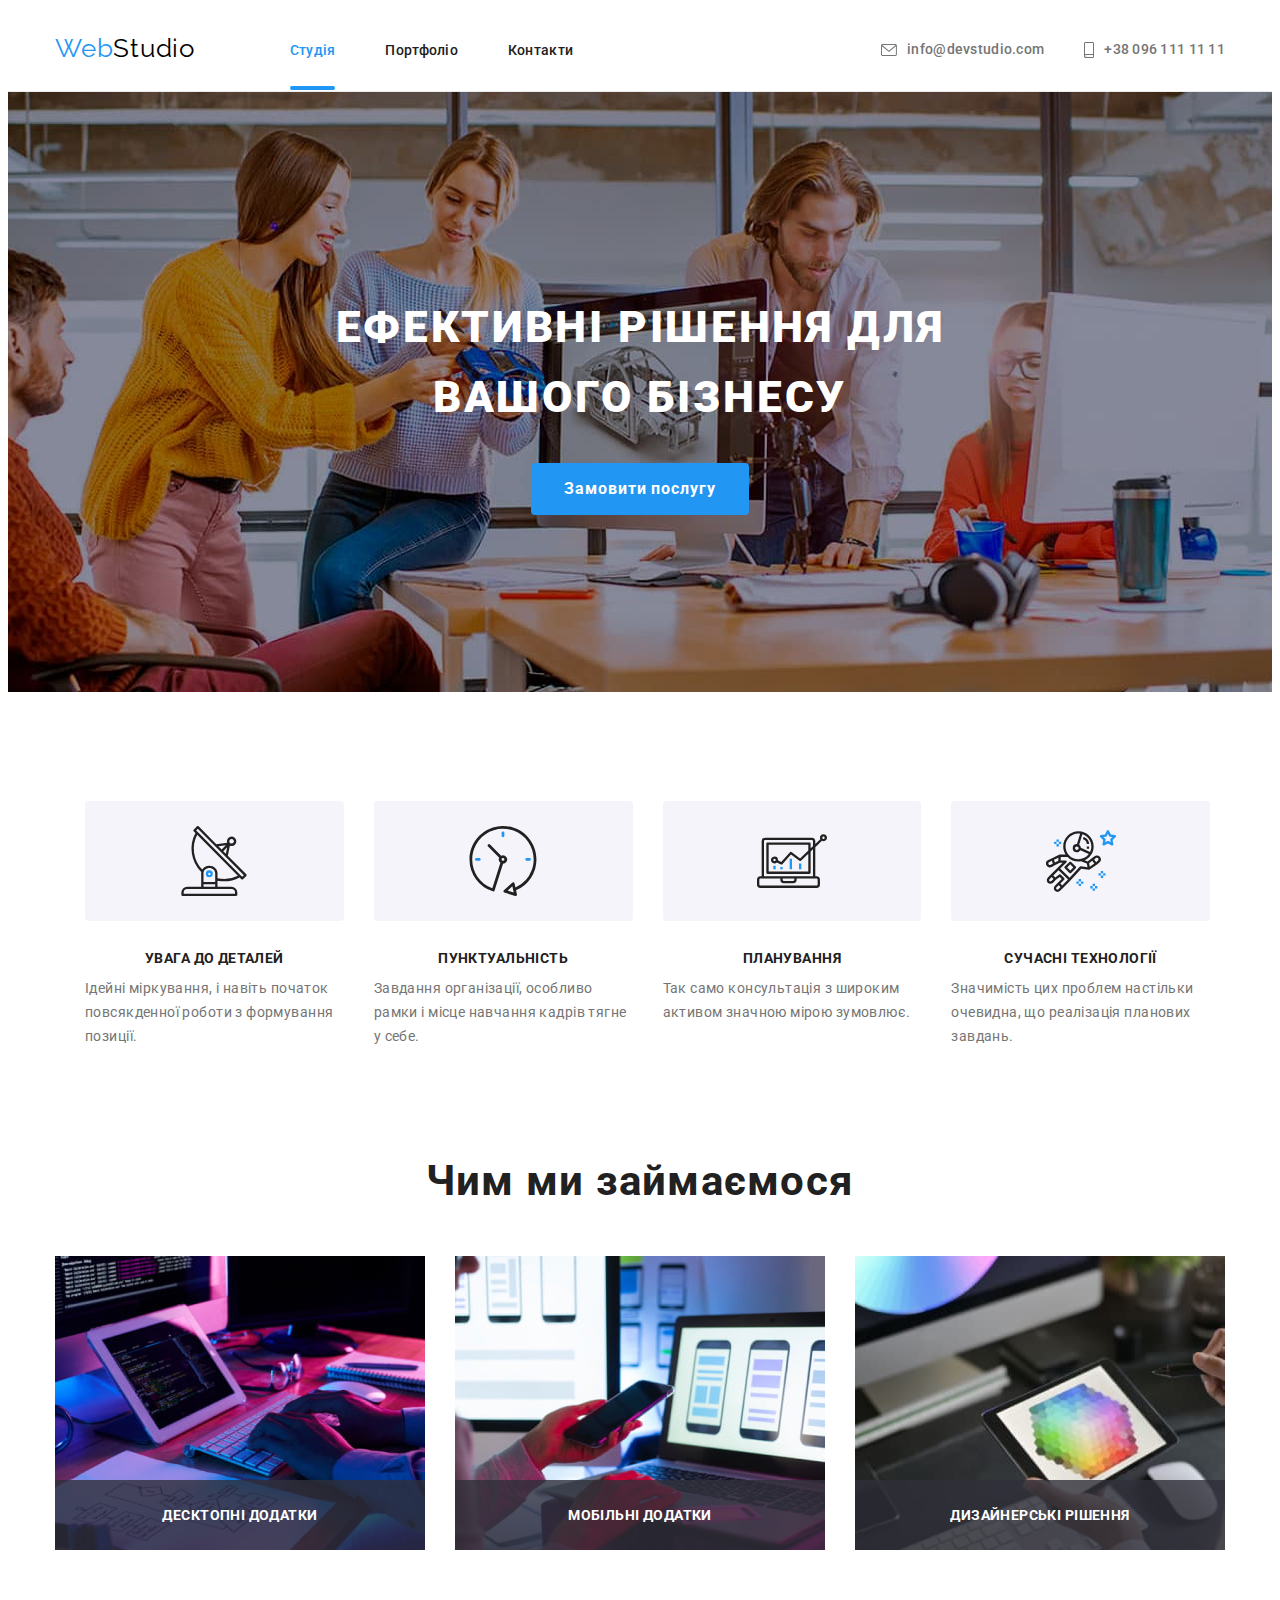
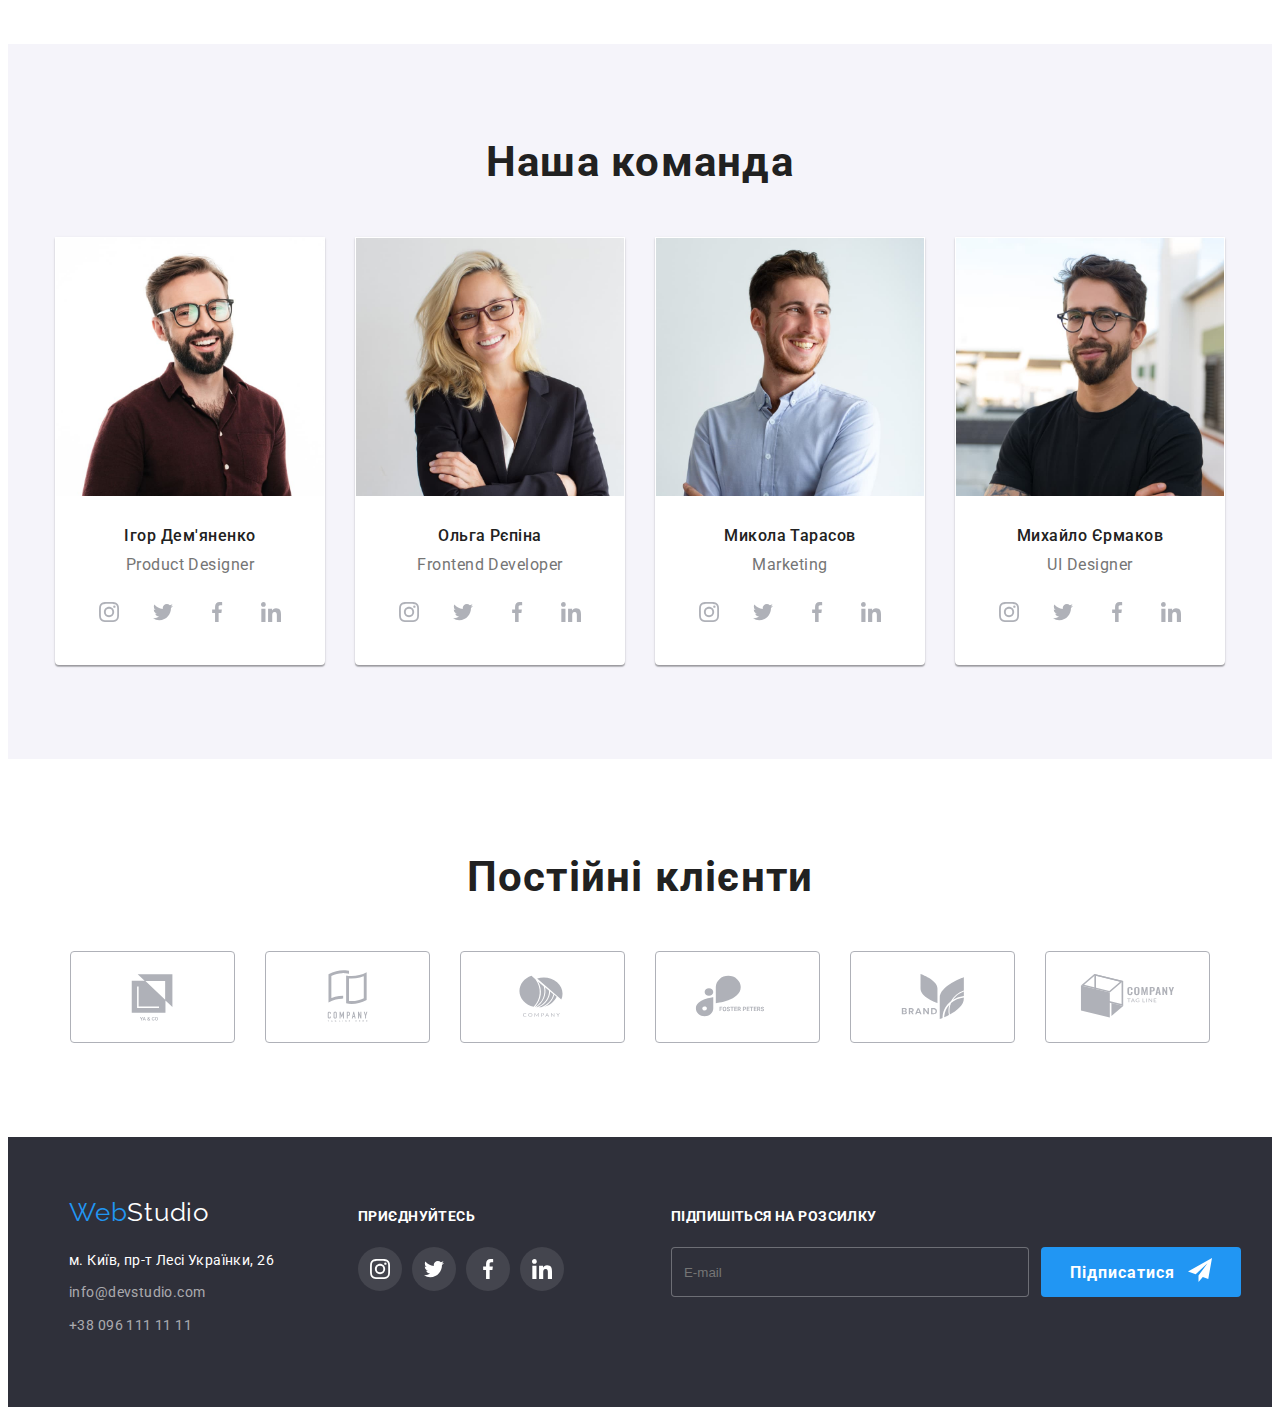
==== commit 3fb74413: "fixes" ====
--- a/index.html
+++ b/index.html
@@ -54,7 +54,7 @@
         <section class="hero">
             <div class="hero__overlay">
                 <div class="hero__container">
-                    <h1 class="hero__title">Ефективні рішення для вашого бізнесу</h1>
+                    <h1 class="hero__title">Ефективні рішення для<br>вашого бізнесу</h1>
                     <button data-modal-open class="primary-button" type="button">Замовити послугу</button>
                 </div>
             </div>
--- a/css/main.min.css
+++ b/css/main.min.css
@@ -1 +1 @@
-:root{--primary-text-color: #757575;--title-text-color: #212121;--accent-color: #2196f3;--primary-white-color: #ffffff;--primary-black-color: #2f303a}.menu-site_link.current{color:var(--accent-color);position:relative;padding-top:2px}.menu-site_link.current::after{content:"";display:inline-block;width:100%;height:4px;left:0;bottom:-2px;background-color:var(--accent-color);border-radius:2px;position:absolute}html{-webkit-box-sizing:border-box;box-sizing:border-box}*,* ::before,* ::after{-webkit-box-sizing:inherit;box-sizing:inherit}header{border-bottom:1px solid #ececec;position:relative}body{background-color:var(--primary-white-color);color:var(--primary-text-color);font-family:Roboto,sans-serif}body.modal-open{overflow:hidden}body.mobil-menu-open{overflow-y:noscroll}h2,h3,h4,p{margin-top:0;margin-bottom:0}.section{padding-top:60px;padding-bottom:60px}@media screen and (min-width: 480px){.section{padding-top:60px;padding-bottom:60px}}@media screen and (min-width: 1200px){.section{padding-top:94px;padding-bottom:94px}}.container{margin-right:0;margin-left:0;padding-right:15px;padding-left:15px}@media screen and (min-width: 1200px){.container{width:1200px;margin-right:auto;margin-left:auto}}img{display:block;max-width:100%;height:auto;-o-object-fit:cover;object-fit:cover;margin-right:0}ul{list-style:none;margin-top:0;margin-bottom:0}.title{color:var(--title-text-color);font-weight:700;font-size:36px;line-height:1.17;letter-spacing:.03em;text-align:center;margin-bottom:30px}@media screen and (max-width: 1200px){.title{font-size:calc(1rem + 2vw)}}.logo{color:var(--accent-color);font-family:Raleway;text-decoration:none;font-size:26px;line-height:1.2;letter-spacing:.03em}.logo-studio{color:#000;font-family:Raleway;text-decoration:none;font-size:26px;line-height:1.2;letter-spacing:.03em}.link-logo{text-decoration:none}.link{color:var(--title-text-color);text-decoration:none;font-family:Roboto,sans-serif;font-weight:500;font-size:14px;line-height:1.17;letter-spacing:.02em;-webkit-transition-property:background-color;transition-property:background-color;-webkit-transition-duration:250ms;transition-duration:250ms;-webkit-transition-timing-function:cubic-bezier(0.4, 0, 0.2, 1);transition-timing-function:cubic-bezier(0.4, 0, 0.2, 1)}.link:hover,.link:focus{color:var(--accent-color);-webkit-transition:color 250ms cubic-bezier(0.4, 0, 0.2, 1);transition:color 250ms cubic-bezier(0.4, 0, 0.2, 1)}.link .email,.link .tel{color:var(--primary-text-color);font-weight:500;font-size:14px;line-height:1.17;letter-spacing:.02em;text-decoration:none;margin:0;padding-right:0;padding-left:0}.link.current{color:var(--accent-color);position:relative;padding-top:32px}.link.current::after{content:"";display:inline-block;width:100%;height:4px;left:0;bottom:-32px;background-color:var(--accent-color);border-radius:2px;position:absolute}.visually-hidden{position:absolute;white-space:nowrap;width:1px;height:1px;overflow:hidden;border:0;padding:0;clip:rect(0 0 0 0);-webkit-clip-path:inset(50%);clip-path:inset(50%);margin:1px}.primary-button{display:inline-block;border:1px solid rgba(0,0,0,0);border-radius:4px;padding:10px 32px;min-width:216px;background-color:var(--accent-color);color:var(--primary-white-color);font-family:Roboto,sans-serif;font-weight:700;font-size:16px;line-height:1.9;letter-spacing:.06em;text-align:center}.section__activities{padding-top:0;padding-bottom:94px}@media(max-width: 1023px){.section__activities{display:none}}.activities .title{margin-top:0;margin-bottom:50px}.activities__list{display:-webkit-box;display:-ms-flexbox;display:flex;gap:30px;padding-left:0;-webkit-box-pack:center;-ms-flex-pack:center;justify-content:center}.activities__card{position:relative;width:370px;height:294px}.activities__description{position:absolute;width:100%;height:70px;right:0;bottom:0;display:block;margin:0;padding:27px 0;font-family:"Roboto";font-style:normal;font-weight:700;font-size:14px;line-height:1.15;text-align:center;letter-spacing:.03em;text-transform:uppercase;background-color:rgba(47,48,58,.8);color:#fff}.clients{padding-top:60px;padding-bottom:60px}@media screen and (min-width: 1200px){.clients{padding-top:94px;padding-bottom:94px}}.clients__list{display:-webkit-box;display:-ms-flexbox;display:flex;-ms-flex-wrap:wrap;flex-wrap:wrap;padding-left:0;margin:-15px;-webkit-box-align:center;-ms-flex-align:center;align-items:center;-webkit-box-pack:center;-ms-flex-pack:center;justify-content:center}@media screen and (min-width: 1200px){.clients__list{-ms-flex-wrap:nowrap;flex-wrap:nowrap;margin-left:auto;margin-right:auto}}.clients__items{width:calc((100% - 60px)/2);margin:15px}@media screen and (min-width: 768px){.clients__items{width:calc((100% - 90px)/3)}}@media screen and (min-width: 1200px){.clients__items{width:calc((100% - 150px)/6);gap:30px}}.clients__icon{fill:#afb1b8}.clients__link:hover .clients__icon,.clients__link:focus .clients__icon{fill:var(--accent-color);-webkit-transition:fill 250ms cubic-bezier(0.4, 0, 0.2, 1);transition:fill 250ms cubic-bezier(0.4, 0, 0.2, 1)}.clients__link{display:-webkit-box;display:-ms-flexbox;display:flex;width:100%;height:92px;border:1px solid #afb1b8;border-radius:4px;-webkit-box-align:center;-ms-flex-align:center;align-items:center;-webkit-box-pack:center;-ms-flex-pack:center;justify-content:center;-webkit-transition-property:background-color;transition-property:background-color;-webkit-transition-duration:250ms;transition-duration:250ms;-webkit-transition-timing-function:cubic-bezier(0.4, 0, 0.2, 1);transition-timing-function:cubic-bezier(0.4, 0, 0.2, 1)}.clients__link:hover,.clients__link:focus{border-color:var(--accent-color);-webkit-transition:border-color 250ms cubic-bezier(0.4, 0, 0.2, 1);transition:border-color 250ms cubic-bezier(0.4, 0, 0.2, 1)}.excellence__list{padding-left:0px;margin:0 auto}@media screen and (min-width: 768px){.excellence__list{display:-webkit-box;display:-ms-flexbox;display:flex;-ms-flex-wrap:wrap;flex-wrap:wrap;margin:-15px}}@media screen and (min-width: 1200px){.excellence__list{display:-webkit-box;display:-ms-flexbox;display:flex;padding-left:15px;margin:0;-webkit-box-pack:center;-ms-flex-pack:center;justify-content:center;-ms-flex-wrap:nowrap;flex-wrap:nowrap}}.excellence__title{margin-top:0;margin-bottom:10px;color:var(--title-text-color);text-transform:uppercase;text-align:center;font-weight:700;font-size:14px;line-height:1.14;letter-spacing:.03em}.excellence__text{margin-top:0;margin-bottom:0;font-size:14px;line-height:1.7;letter-spacing:.03em}.excellence__item{min-width:200px}@media screen and (max-width: 767px){.excellence__item:not(:last-child){margin-bottom:30px}}@media screen and (min-width: 480px){.excellence__item{width:450px}}@media screen and (min-width: 768px){.excellence__item{width:calc((100% - 60px)/2);margin:15px}}@media screen and (min-width: 1200px){.excellence__item{width:270px;gap:30px}}.excellence__item::before{content:"";display:block;height:120px;border-radius:4px;background-color:#f5f4fa;background-size:contain;background-repeat:no-repeat;background-position:center;margin-bottom:30px}.icon-antenna::before{background-image:url("../img/antenna.svg");background-size:70px 70px}.icon-clock::before{background-image:url("../img/clock.svg");background-size:70px 70px}.icon-diagram::before{background-image:url("../img/diagram.svg");background-size:70px 70px}.icon-astronaut::before{background-image:url("../img/astronaut.svg");background-size:70px 70px}.filters{display:-webkit-box;display:-ms-flexbox;display:flex;-webkit-box-pack:center;-ms-flex-pack:center;justify-content:center;gap:8px;padding-left:0;margin-bottom:50px}.filter__button{display:inline-block;background-color:#f5f4fa;color:var(--title-text-color);font-family:inherit;font-weight:500;font-size:16px;line-height:1.6;letter-spacing:.03em;padding:6px 22px;border:1px solid rgba(0,0,0,0);border-radius:4px;-webkit-transition-property:background-color;transition-property:background-color;-webkit-transition-duration:250ms;transition-duration:250ms;-webkit-transition-timing-function:cubic-bezier(0.4, 0, 0.2, 1);transition-timing-function:cubic-bezier(0.4, 0, 0.2, 1)}.filter__button:hover,.filter__button:focus{background-color:var(--accent-color);color:#fff;-webkit-box-shadow:0px 3px 1px rgba(0,0,0,.1),0px 1px 2px rgba(0,0,0,.08),0px 2px 2px rgba(0,0,0,.12);box-shadow:0px 3px 1px rgba(0,0,0,.1),0px 1px 2px rgba(0,0,0,.08),0px 2px 2px rgba(0,0,0,.12);-webkit-transition:-webkit-box-shadow 250ms cubic-bezier(0.4, 0, 0.2, 1);transition:-webkit-box-shadow 250ms cubic-bezier(0.4, 0, 0.2, 1);transition:box-shadow 250ms cubic-bezier(0.4, 0, 0.2, 1);transition:box-shadow 250ms cubic-bezier(0.4, 0, 0.2, 1), -webkit-box-shadow 250ms cubic-bezier(0.4, 0, 0.2, 1);-webkit-transition:background-color 250ms cubic-bezier(0.4, 0, 0.2, 1);transition:background-color 250ms cubic-bezier(0.4, 0, 0.2, 1);-webkit-transition:color 250ms cubic-bezier(0.4, 0, 0.2, 1);transition:color 250ms cubic-bezier(0.4, 0, 0.2, 1)}.filter__buttoncurrent{background-color:#2196f3;color:#fff;-webkit-box-shadow:0px 3px 1px rgba(0,0,0,.1),0px 1px 2px rgba(0,0,0,.08),0px 2px 2px rgba(0,0,0,.12);box-shadow:0px 3px 1px rgba(0,0,0,.1),0px 1px 2px rgba(0,0,0,.08),0px 2px 2px rgba(0,0,0,.12)}footer{background-color:var(--primary-black-color);padding-top:60px;padding-bottom:60px}@media screen and (min-width: 768px){.footer__container{display:-webkit-box;display:-ms-flexbox;display:flex;-ms-flex-wrap:wrap;flex-wrap:wrap;-webkit-box-align:center;-ms-flex-align:center;align-items:center;-webkit-box-pack:space-evenly;-ms-flex-pack:space-evenly;justify-content:space-evenly}}@media screen and (min-width: 1200px){.footer__container{display:-webkit-box;display:-ms-flexbox;display:flex;-webkit-box-align:baseline;-ms-flex-align:baseline;align-items:baseline;width:1200px;margin-right:auto;margin-left:auto}}footer .logo-studio{color:var(--primary-white-color)}footer .link-logo{display:-webkit-box;display:-ms-flexbox;display:flex;-webkit-box-pack:center;-ms-flex-pack:center;justify-content:center;padding-left:0;margin-right:0;margin-bottom:20px}@media screen and (min-width: 1200px){footer .link-logo{display:inline-block}}.address{font-style:inherit}.address__container{margin-right:0px}@media screen and (min-width: 1200px){.address__container{margin-right:70px}}.address__list{display:block;padding:0;margin-bottom:60px}@media screen and (min-width: 1200px){.address__list{display:inline-block;margin-bottom:0}}.address__items{margin-bottom:8px;text-align:center}@media screen and (min-width: 1200px){.address__items{margin-bottom:9px;text-align:left}}.address-mailing{text-decoration:none;color:#fff;font-weight:400;font-size:14px;line-height:1.7;letter-spacing:.03em}.item{text-decoration:none;color:rgba(255,255,255,.6);font-weight:400;font-size:14px;line-height:1.7;letter-spacing:.03em}.address__link:hover,.address__link:focus{color:var(--accent-color);-webkit-transition:color 250ms cubic-bezier(0.4, 0, 0.2, 1);transition:color 250ms cubic-bezier(0.4, 0, 0.2, 1)}.connect__title{font-family:"Roboto";font-style:normal;font-weight:700;font-size:14px;line-height:16px;letter-spacing:.03em;text-transform:uppercase;text-align:center;margin-bottom:20px;color:#fff}@media screen and (min-width: 1200px){.connect__title{margin-bottom:23px;text-align:left}}.connect__list{display:-webkit-box;display:-ms-flexbox;display:flex;-webkit-box-pack:center;-ms-flex-pack:center;justify-content:center;gap:10px;padding:0;margin-bottom:60px}@media screen and (min-width: 768px){.connect__list{margin-bottom:102px}}@media screen and (min-width: 1200px){.connect__list{margin-bottom:0;margin-right:93px}}.connect__link{width:44px;height:44px;display:-webkit-box;display:-ms-flexbox;display:flex;-webkit-box-align:center;-ms-flex-align:center;align-items:center;-webkit-box-pack:center;-ms-flex-pack:center;justify-content:center;background-color:#44454e;border-radius:50%;-webkit-transition-property:background-color;transition-property:background-color;-webkit-transition-duration:250ms;transition-duration:250ms;-webkit-transition-timing-function:cubic-bezier(0.4, 0, 0.2, 1);transition-timing-function:cubic-bezier(0.4, 0, 0.2, 1)}.connect__link:hover,.connect__link:focus{background-color:var(--accent-color);-webkit-transition:background-color 250ms cubic-bezier(0.4, 0, 0.2, 1);transition:background-color 250ms cubic-bezier(0.4, 0, 0.2, 1)}.connect__icon{fill:#fff}@media screen and (max-width: 1200px){.subscribe__container{display:block;text-align:center}}@media screen and (min-width: 1200px){.subscribe__container{margin-left:auto}}@media screen and (min-width: 1200px){.subscribe{display:-webkit-box;display:-ms-flexbox;display:flex}}.subscribe__button{position:relative;padding:10px 28px;min-width:200px;height:50px;margin-left:auto;margin-right:auto;border:1px solid rgba(0,0,0,0);border-radius:4px;background-color:var(--accent-color);color:var(--primary-white-color);font-family:Roboto,sans-serif;font-weight:700;font-size:16px;line-height:1.9;letter-spacing:.06em;text-align:start;cursor:pointer}.subscribe__button::after{content:"";position:absolute;top:10px;right:28px;display:inline-block;width:24px;height:24px;background-image:url("../img/send.svg");background-repeat:no-repeat}.subscribe__input{width:calc(100% - 15px);height:50px;padding:12px 12px 12px 12px;margin-bottom:20px;border:1px solid rgba(255,255,255,.3);border-radius:4px;background-color:#2f303a;outline:none;color:var(--primary-white-color)}@media screen and (min-width: 480px){.subscribe__input{width:450px;display:block}}@media screen and (min-width: 1200px){.subscribe__input{width:358px;margin-right:12px}}.header__container{display:-webkit-box;display:-ms-flexbox;display:flex;-webkit-box-align:center;-ms-flex-align:center;align-items:center;-webkit-box-pack:justify;-ms-flex-pack:justify;justify-content:space-between}header .link-logo{display:block;padding-top:24px;padding-bottom:25px;padding-left:0}@media screen and (min-width: 1024px){header .link-logo{margin-right:93px}}.site-nav{display:-webkit-box;display:-ms-flexbox;display:flex;-webkit-box-align:center;-ms-flex-align:center;align-items:center;-webkit-box-pack:justify;-ms-flex-pack:justify;justify-content:space-between;gap:50px;padding-top:32px;padding-bottom:32px;padding-left:0}@media screen and (min-width: 768px){.site-nav{margin-right:96px}}@media screen and (min-width: 1200px){.site-nav{margin-right:308px}}.contacts{margin:0;padding-top:32px;padding-right:0;padding-bottom:32px;padding-left:0}@media screen and (min-width: 768px){.contacts{display:block;-ms-flex-line-pack:center;align-content:center;-webkit-box-pack:start;-ms-flex-pack:start;justify-content:flex-start;gap:40px;-ms-flex-wrap:wrap;flex-wrap:wrap}}@media screen and (min-width: 1024px){.contacts{display:-webkit-box;display:-ms-flexbox;display:flex;-ms-flex-line-pack:center;align-content:center;-webkit-box-pack:start;-ms-flex-pack:start;justify-content:flex-start;gap:40px;-ms-flex-wrap:nowrap;flex-wrap:nowrap}}.contacts__item{display:-webkit-box;display:-ms-flexbox;display:flex;-webkit-box-align:center;-ms-flex-align:center;align-items:center;padding-right:0;-ms-flex-wrap:nowrap;flex-wrap:nowrap}@media screen and (max-width: 1023px){.contacts__item:not(:last-child){margin-bottom:10px}}.contacts__list{display:-webkit-box;display:-ms-flexbox;display:flex;-webkit-box-align:center;-ms-flex-align:center;align-items:center;-webkit-box-pack:justify;-ms-flex-pack:justify;justify-content:space-between;padding-right:0}.contacts__icon{fill:currentColor;margin-right:10px}.hero{background-color:#c4c4c4;text-align:center;padding:0}@media screen and (min-width: 1200px){.hero{height:600px}}.section.hero{min-height:400px}@media screen and (min-width: 1200px){.section.hero{height:600px}}.hero__container{padding-top:118px;padding-bottom:118px}@media screen and (min-width: 1200px){.hero__container{padding-top:200px;padding-bottom:200px}}.hero__overlay{width:100%;height:100%;margin-left:0;margin-right:0;background-image:-webkit-gradient(linear, left top, right top, from(rgba(47, 48, 58, 0.4)), to(rgba(47, 48, 58, 0.4))),url("/img/bgrheromob@1x.jpg");background-image:linear-gradient(to right, rgba(47, 48, 58, 0.4), rgba(47, 48, 58, 0.4)),url("/img/bgrheromob@1x.jpg");background-repeat:no-repeat;background-position:center;background-size:cover}@media(min-device-pixel-ratio: 2),(-webkit-min-device-pixel-ratio: 2),(min-resolution: 2dppx){.hero__overlay{background-image:url(/img/bgrheromob@2x.jpg)}}@media screen and (min-width: 480px){.hero__overlay{background-image:url(/img/bgrherotablet@1x.jpg)}}@media screen and (min-width: 480px)and (min-device-pixel-ratio: 2),screen and (min-width: 480px)and (-webkit-min-device-pixel-ratio: 2),screen and (min-width: 480px)and (min-resolution: 192dpi){.hero__overlay{background-image:url(/img/bgrherotablet@2x.jpg)}}@media screen and (min-width: 768px){.hero__overlay{background-image:url(/img/bgrhero.jpeg)}}@media screen and (min-width: 768px)and (min-device-pixel-ratio: 2),screen and (min-width: 768px)and (-webkit-min-device-pixel-ratio: 2),screen and (min-width: 768px)and (min-resolution: 2dppx){.hero__overlay{background-image:url(/img/bgrherodesktop@2x.jpg)}}.hero__title{margin-top:0;margin-bottom:30px;margin-right:auto;margin-left:auto;color:var(--primary-white-color);text-transform:uppercase;font-weight:900;font-size:calc(26px + .5vw);line-height:1.6;letter-spacing:.06em;text-align:center;max-width:696px}@media screen and (min-width: 1200px){.hero__title{font-size:44px}}.backdrop{position:fixed;top:0;left:0;width:100%;height:100%;background-color:rgba(0,0,0,.2);opacity:1;-webkit-transition:opacity 250ms cubic-bezier(0.4, 0, 0.2, 1);transition:opacity 250ms cubic-bezier(0.4, 0, 0.2, 1);overflow-y:scroll}.backdrop.is-hidden{opacity:0;pointer-events:none}.backdrop.is-hidden .modal{-webkit-transform:translate(-50%, -50%) scale(0.8);transform:translate(-50%, -50%) scale(0.8)}.modal{position:absolute;top:50%;left:50%;-webkit-transform:translate(-50%, -50%) scale(1);transform:translate(-50%, -50%) scale(1);overflow-y:scroll;border-radius:4px;background-color:#fff;width:90%;height:90%}@media screen and (min-width: 480px){.modal{width:450px;height:609px}}@media screen and (min-width: 1200px){.modal{width:528px;height:581px}}.close-button{position:absolute;top:8px;right:8px;width:30px;height:30px;border-radius:50%;border:1px solid rgba(0,0,0,.1);background-color:#fff;display:-webkit-box;display:-ms-flexbox;display:flex;-webkit-box-align:center;-ms-flex-align:center;align-items:center;-webkit-box-pack:center;-ms-flex-pack:center;justify-content:center;cursor:pointer}.close-icon{fill:currentColor}.close-button:hover .close-icon,.close-button:focus .close-icon{fill:#2196f3;-webkit-transition:fill 250ms cubic-bezier(0.4, 0, 0.2, 1);transition:fill 250ms cubic-bezier(0.4, 0, 0.2, 1)}.modal-title{font-family:"Roboto";font-style:normal;font-weight:700;font-size:20px;line-height:1.15;text-align:center;letter-spacing:.03em;color:#212121;padding-top:40px;padding-right:40px;padding-left:40px;padding-bottom:12px}.form-input{display:block;margin:0;padding-right:40px;padding-bottom:30px;padding-left:40px}.form-label{display:block;margin-bottom:4px;font-family:Roboto;font-style:normal;font-weight:400;font-size:12px;line-height:1.16;letter-spacing:.01em;color:#757575}.input-wrap{position:relative;margin-bottom:10px}.input-item{width:100%;height:40px;padding:12px 12px 12px 32px;border:1px solid rgba(33,33,33,.2);border-radius:4px;outline:none}.input-item:focus{border-color:var(--accent-color);cursor:pointer}.input-icon{position:absolute;top:50%;left:12px;-webkit-transform:translateY(-50%);transform:translateY(-50%);fill:#212121}.input-wrap:focus-within .input-icon{fill:#2196f3;-webkit-transition:fill 250ms cubic-bezier(0.4, 0, 0.2, 1);transition:fill 250ms cubic-bezier(0.4, 0, 0.2, 1)}.form-textarea{border:1px solid rgba(33,33,33,.2);border-radius:4px;width:100%;height:120px;padding:12px;margin-bottom:20px;resize:none;font-family:"Roboto";font-size:12px;color:rgba(117,117,117,.5)}.form-textarea:focus{border-color:#2196f3}.checkbox-input{-webkit-appearance:none;-moz-appearance:none;appearance:none}.checkbox-label{position:relative;top:0;left:1%;padding-left:24px;margin-bottom:30px;font-family:"Roboto";font-weight:400;font-size:12px;line-height:1.17;letter-spacing:.03em}@media screen and (min-width: 1200px){.checkbox-label{left:4%;font-size:14px;line-height:1.7}}.checkbox-label-terms{color:var(--accent-color);font-family:"Roboto";font-weight:400;font-size:12px;line-height:1.17;letter-spacing:.03em}@media screen and (min-width: 1200px){.checkbox-label-terms{font-size:14px;line-height:1.7}}.checkbox-label::before{content:"";position:absolute;top:0;left:0;width:16px;height:15px;border:1px solid #212121;border-radius:2px}.checkbox-label::after{content:"";position:absolute;top:0;left:0;width:16px;height:15px;background-image:url("../img/iconcheck.svg");background-color:#2196f3;background-size:contain;background-repeat:no-repeat;border:1px solid #2196f3;border-radius:2px;opacity:0}.checkbox-input:checked+.checkbox-label::after{opacity:1}.form-button{display:block;margin:auto;-webkit-box-shadow:0px 4px 4px rgba(0,0,0,.15);box-shadow:0px 4px 4px rgba(0,0,0,.15);-webkit-transition:-webkit-box-shadow 250ms cubic-bezier(0.4, 0, 0.2, 1);transition:-webkit-box-shadow 250ms cubic-bezier(0.4, 0, 0.2, 1);transition:box-shadow 250ms cubic-bezier(0.4, 0, 0.2, 1);transition:box-shadow 250ms cubic-bezier(0.4, 0, 0.2, 1), -webkit-box-shadow 250ms cubic-bezier(0.4, 0, 0.2, 1)}.projects__list{display:-webkit-box;display:-ms-flexbox;display:flex;-ms-flex-wrap:wrap;flex-wrap:wrap;gap:30px;-ms-flex-preferred-size:calc((100% - 30px)/3);flex-basis:calc((100% - 30px)/3);padding:0;margin:0;text-decoration:none}.project__link{text-decoration:none;color:var(--primary-text-color);-webkit-box-shadow:0px 1px 1px rgba(0,0,0,.12),0px 4px 4px rgba(0,0,0,.06),1px 4px 6px rgba(0,0,0,.16);box-shadow:0px 1px 1px rgba(0,0,0,.12),0px 4px 4px rgba(0,0,0,.06),1px 4px 6px rgba(0,0,0,.16)}.project__card{position:relative;width:370px;height:294px;padding:63px,24px;overflow:hidden}.project__description{position:absolute;width:100%;height:100%;top:0;left:0;padding:63px 24px;background-color:rgba(33,150,243,.9);color:#fff;-webkit-transform:translateY(100%);transform:translateY(100%);-webkit-transition:-webkit-transform 250ms cubic-bezier(0.4, 0, 0.2, 1);transition:-webkit-transform 250ms cubic-bezier(0.4, 0, 0.2, 1);transition:transform 250ms cubic-bezier(0.4, 0, 0.2, 1);transition:transform 250ms cubic-bezier(0.4, 0, 0.2, 1), -webkit-transform 250ms cubic-bezier(0.4, 0, 0.2, 1)}.project__card:hover .project__description{-webkit-transform:translateY(0);transform:translateY(0);-webkit-transition:-webkit-transform 250ms cubic-bezier(0.4, 0, 0.2, 1);transition:-webkit-transform 250ms cubic-bezier(0.4, 0, 0.2, 1);transition:transform 250ms cubic-bezier(0.4, 0, 0.2, 1);transition:transform 250ms cubic-bezier(0.4, 0, 0.2, 1), -webkit-transform 250ms cubic-bezier(0.4, 0, 0.2, 1)}.project__content{font-family:Roboto;font-size:18px;line-height:1.55;letter-spacing:.03em;color:#fff;margin:0}.project__remark{display:block;max-width:370px;border:1px solid #eee;border-top:rgba(0,0,0,0);padding:20px 24px;margin:0}.project__title{color:var(--title-text-color);font-weight:700;font-size:18px;line-height:2;letter-spacing:.06em;margin-bottom:4px;text-decoration:none}.project__text{color:var(--primary-text-color);font-size:16px;line-height:1.9;letter-spacing:.03em;text-decoration:none}.project:hover,.project:focus{-webkit-box-shadow:0px 1px 1px rgba(0,0,0,.12),0px 4px 4px rgba(0,0,0,.06),1px 4px 6px rgba(0,0,0,.16);box-shadow:0px 1px 1px rgba(0,0,0,.12),0px 4px 4px rgba(0,0,0,.06),1px 4px 6px rgba(0,0,0,.16);-webkit-transition:-webkit-box-shadow 250ms cubic-bezier(0.4, 0, 0.2, 1);transition:-webkit-box-shadow 250ms cubic-bezier(0.4, 0, 0.2, 1);transition:box-shadow 250ms cubic-bezier(0.4, 0, 0.2, 1);transition:box-shadow 250ms cubic-bezier(0.4, 0, 0.2, 1), -webkit-box-shadow 250ms cubic-bezier(0.4, 0, 0.2, 1)}.team__list{-webkit-box-pack:center;-ms-flex-pack:center;justify-content:center;padding-left:0}@media screen and (min-width: 768px){.team__list{display:-webkit-box;display:-ms-flexbox;display:flex;-ms-flex-wrap:wrap;flex-wrap:wrap;margin:-15px}}@media screen and (min-width: 1200px){.team__list{display:-webkit-box;display:-ms-flexbox;display:flex;-ms-flex-wrap:nowrap;flex-wrap:nowrap;-webkit-box-pack:center;-ms-flex-pack:center;justify-content:center;padding-left:0}}.team{background-color:#f5f4fa}.team__card{display:block;background-color:var(--primary-white-color);border:1px solid rgba(0,0,0,0);min-width:250px;height:auto;text-align:center;-webkit-box-shadow:0px 1px 3px rgba(0,0,0,.12),0px 1px 1px rgba(0,0,0,.14),0px 2px 1px rgba(0,0,0,.2);box-shadow:0px 1px 3px rgba(0,0,0,.12),0px 1px 1px rgba(0,0,0,.14),0px 2px 1px rgba(0,0,0,.2);border-radius:0px 0px 4px 4px;margin-right:0;padding-bottom:30px}@media screen and (max-width: 767px){.team__card:not(:last-child){margin-bottom:30px}}@media screen and (min-width: 480px){.team__card{width:450px}}@media screen and (min-width: 768px){.team__card{width:calc((100% - 60px)/2);margin:15px}}@media screen and (min-width: 1200px){.team__card{width:270px;height:428px;gap:30px}}.team__container{padding-top:30px;padding-bottom:0}.team__title{color:var(--title-text-color);font-weight:500;font-size:16px;line-height:1.19;letter-spacing:.03em;margin-top:0;margin-bottom:10px}.team__text{font-size:16px;line-height:1.19;letter-spacing:.03em;margin-top:0;margin-bottom:16px}.team-connect__list{display:-webkit-box;display:-ms-flexbox;display:flex;-webkit-box-pack:center;-ms-flex-pack:center;justify-content:center;gap:10px;padding:0;margin-top:16px}.team-connect__icon{fill:#afb1b8}.team-connect__link:hover .team-connect__icon,.team-connect__link:focus .team-connect__icon{fill:#fff;-webkit-transition:fill 250ms cubic-bezier(0.4, 0, 0.2, 1);transition:fill 250ms cubic-bezier(0.4, 0, 0.2, 1)}.team-connect__link{width:44px;height:44px;display:-webkit-box;display:-ms-flexbox;display:flex;-webkit-box-align:center;-ms-flex-align:center;align-items:center;-webkit-box-pack:center;-ms-flex-pack:center;justify-content:center;background-color:#fff;border-radius:50%;-webkit-transition-property:background-color;transition-property:background-color;-webkit-transition-duration:250ms;transition-duration:250ms;-webkit-transition-timing-function:cubic-bezier(0.4, 0, 0.2, 1);transition-timing-function:cubic-bezier(0.4, 0, 0.2, 1)}.team-connect__link:hover,.team-connect__link:focus{background-color:var(--accent-color);fill:#fff;-webkit-transition:fill 250ms cubic-bezier(0.4, 0, 0.2, 1);transition:fill 250ms cubic-bezier(0.4, 0, 0.2, 1)}.menu{display:-webkit-box;display:-ms-flexbox;display:flex}@media screen and (max-width: 767px){.menu{display:none}}@media screen and (min-width: 768){.menu{-webkit-box-align:center;-ms-flex-align:center;align-items:center;-webkit-box-pack:justify;-ms-flex-pack:justify;justify-content:space-between}}.menu-toggle{display:-webkit-inline-box;display:-ms-inline-flexbox;display:inline-flex;margin:0;padding:0;border:none;background-color:rgba(0,0,0,0);fill:var(--title-text-color)}.menu-toggle:hover,.menu-toggle:focus{fill:var(--accent-color)}@media screen and (min-width: 768px){.menu-toggle{display:none}}.menu-container{position:fixed;top:0;left:0;width:100vw;height:100vh;padding:48px 40px;background-color:var(--primary-white-color);z-index:999;-webkit-transform:translateX(100%);transform:translateX(100%);-webkit-transition:-webkit-transform 250ms ease-in-out;transition:-webkit-transform 250ms ease-in-out;transition:transform 250ms ease-in-out;transition:transform 250ms ease-in-out, -webkit-transform 250ms ease-in-out}.menu-container.is-open{-webkit-transform:translateX(0);transform:translateX(0)}.menu-container .menu-toggle{position:absolute;top:10px;right:15px;fill:var(--title-text-color)}.menu-container .menu-toggle:hover,.menu-container .menu-toggle:focus{fill:var(--accent-color)}.menu-site{display:block;padding:0;margin-bottom:302px}.menu-site_list:not(:last-child){margin-bottom:32px}.menu-site_link{text-decoration:none;font-family:Roboto;font-style:normal;font-weight:500;font-size:40px;line-height:1.17;letter-spacing:.02em;color:var(--title-text-color)}.menu-contacts{padding:0;margin-bottom:64px}.menu-contacts_list:not(:last-child){margin-bottom:32px}.menu-contacts_phone{text-decoration:none;font-family:Roboto;font-style:normal;font-weight:500;font-size:34px;line-height:1.17;letter-spacing:.02em;color:var(--accent-color);margin-bottom:32px}.menu-contacts_tel{text-decoration:none}.menu-contacts_email{text-decoration:none;font-family:Roboto;font-style:normal;font-weight:500;font-size:24px;line-height:1.17;letter-spacing:.02em;color:var(--primary-text-color)}.menu-social{display:-webkit-inline-box;display:-ms-inline-flexbox;display:inline-flex;padding:0;margin:0 43px 0 0}.menu-social_link{text-decoration:none;font-family:Roboto;font-style:normal;font-weight:500;font-size:18px;line-height:1.2;letter-spacing:.02em;color:var(--accent-color)}.menu-social_item:not(:last-child){margin-right:10px}.line{color:rgba(33,33,33,.2);margin-left:10px}/*# sourceMappingURL=main.min.css.map */+:root{--primary-text-color: #757575;--title-text-color: #212121;--accent-color: #2196f3;--primary-white-color: #ffffff;--primary-black-color: #2f303a;--text-grey-color: rgba(117, 117, 117, 1)}.menu-site_link.current{color:var(--accent-color);position:relative;padding-top:2px}.menu-site_link.current::after{content:"";display:inline-block;width:100%;height:4px;left:0;bottom:-2px;background-color:var(--accent-color);border-radius:2px;position:absolute}html{-webkit-box-sizing:border-box;box-sizing:border-box}*,* ::before,* ::after{-webkit-box-sizing:inherit;box-sizing:inherit}header{border-bottom:1px solid #ececec;position:relative}body{background-color:var(--primary-white-color);color:var(--primary-text-color);font-family:Roboto,sans-serif}body.modal-open{overflow:hidden}body.mobil-menu-open{overflow-y:noscroll}h2,h3,h4,p{margin-top:0;margin-bottom:0}.section{padding-top:60px;padding-bottom:60px}@media screen and (min-width: 480px){.section{padding-top:60px;padding-bottom:60px}}@media screen and (min-width: 1200px){.section{padding-top:94px;padding-bottom:94px}}.container{margin-right:auto;margin-left:auto;padding-right:15px;padding-left:15px}@media screen and (min-width: 1200px){.container{width:1200px;margin-right:auto;margin-left:auto}}@media screen and (max-width: 479){.container{width:100%}}@media screen and (max-width: 767){.container{width:450px}}@media screen and (max-width: 1199){.container{width:768px}}img{display:block;max-width:100%;height:auto;-o-object-fit:cover;object-fit:cover;margin-right:0}ul{list-style:none;margin-top:0;margin-bottom:0}.title{color:var(--title-text-color);font-weight:700;font-size:36px;line-height:1.17;letter-spacing:.03em;text-align:center;margin-bottom:30px}@media screen and (min-width: 480px){.title{font-size:calc(1rem + 2vw);margin-bottom:50px}}@media screen and (max-width: 1200px){.title{font-size:calc(1rem + 2vw);margin-bottom:50px}}.logo{color:var(--accent-color);font-family:Raleway;text-decoration:none;font-size:26px;line-height:1.2;letter-spacing:.03em}.logo-studio{color:#000;font-family:Raleway;text-decoration:none;font-size:26px;line-height:1.2;letter-spacing:.03em}.link-logo{text-decoration:none}.link{color:var(--title-text-color);text-decoration:none;font-family:Roboto,sans-serif;font-weight:500;font-size:14px;line-height:1.17;letter-spacing:.02em;-webkit-transition-property:background-color;transition-property:background-color;-webkit-transition-duration:250ms;transition-duration:250ms;-webkit-transition-timing-function:cubic-bezier(0.4, 0, 0.2, 1);transition-timing-function:cubic-bezier(0.4, 0, 0.2, 1)}.link:hover,.link:focus{color:var(--accent-color);-webkit-transition:color 250ms cubic-bezier(0.4, 0, 0.2, 1);transition:color 250ms cubic-bezier(0.4, 0, 0.2, 1)}.link .email,.link .tel{color:var(--text-grey-color);font-weight:500;font-size:14px;line-height:1.17;letter-spacing:.02em;text-decoration:none;margin:0;padding-right:0;padding-left:0}.link.current{color:var(--accent-color);position:relative;padding-top:32px}.link.current::after{content:"";display:inline-block;width:100%;height:4px;left:0;bottom:-32px;background-color:var(--accent-color);border-radius:2px;position:absolute}.visually-hidden{position:absolute;white-space:nowrap;width:1px;height:1px;overflow:hidden;border:0;padding:0;clip:rect(0 0 0 0);-webkit-clip-path:inset(50%);clip-path:inset(50%);margin:1px}.primary-button{display:inline-block;border:1px solid rgba(0,0,0,0);border-radius:4px;padding:10px 32px;min-width:216px;background-color:var(--accent-color);color:var(--primary-white-color);font-family:Roboto,sans-serif;font-weight:700;font-size:16px;line-height:1.9;letter-spacing:.06em;text-align:center}.section__activities{padding-top:0;padding-bottom:94px}@media(max-width: 1023px){.section__activities{display:none}}.activities .title{margin-top:0;margin-bottom:50px}.activities__list{display:-webkit-box;display:-ms-flexbox;display:flex;gap:30px;padding-left:0;-webkit-box-pack:center;-ms-flex-pack:center;justify-content:center}.activities__card{position:relative;width:370px;height:294px}.activities__description{position:absolute;width:100%;height:70px;right:0;bottom:0;display:block;margin:0;padding:27px 0;font-family:"Roboto";font-style:normal;font-weight:700;font-size:14px;line-height:1.15;text-align:center;letter-spacing:.03em;text-transform:uppercase;background-color:rgba(47,48,58,.8);color:#fff}.clients{padding-top:60px;padding-bottom:60px}@media screen and (min-width: 1200px){.clients{padding-top:94px;padding-bottom:94px}}.clients__list{display:-webkit-box;display:-ms-flexbox;display:flex;-ms-flex-wrap:wrap;flex-wrap:wrap;padding-left:0;margin:-15px;-webkit-box-align:center;-ms-flex-align:center;align-items:center;-webkit-box-pack:center;-ms-flex-pack:center;justify-content:center}@media screen and (min-width: 1200px){.clients__list{-ms-flex-wrap:nowrap;flex-wrap:nowrap;margin-left:auto;margin-right:auto}}.clients__items{width:calc((100% - 60px)/2);margin:15px}@media screen and (min-width: 768px){.clients__items{width:calc((100% - 90px)/3)}}@media screen and (min-width: 1200px){.clients__items{width:calc((100% - 150px)/6);gap:30px}}.clients__icon{fill:#afb1b8}.clients__link:hover .clients__icon,.clients__link:focus .clients__icon{fill:var(--accent-color);-webkit-transition:fill 250ms cubic-bezier(0.4, 0, 0.2, 1);transition:fill 250ms cubic-bezier(0.4, 0, 0.2, 1)}.clients__link{display:-webkit-box;display:-ms-flexbox;display:flex;width:100%;height:92px;border:1px solid #afb1b8;border-radius:4px;-webkit-box-align:center;-ms-flex-align:center;align-items:center;-webkit-box-pack:center;-ms-flex-pack:center;justify-content:center;-webkit-transition-property:background-color;transition-property:background-color;-webkit-transition-duration:250ms;transition-duration:250ms;-webkit-transition-timing-function:cubic-bezier(0.4, 0, 0.2, 1);transition-timing-function:cubic-bezier(0.4, 0, 0.2, 1)}.clients__link:hover,.clients__link:focus{border-color:var(--accent-color);-webkit-transition:border-color 250ms cubic-bezier(0.4, 0, 0.2, 1);transition:border-color 250ms cubic-bezier(0.4, 0, 0.2, 1)}.excellence__list{padding-left:0px;margin:0 auto}@media screen and (min-width: 768px){.excellence__list{display:-webkit-box;display:-ms-flexbox;display:flex;-ms-flex-wrap:wrap;flex-wrap:wrap;margin:-15px}}@media screen and (min-width: 1200px){.excellence__list{display:-webkit-box;display:-ms-flexbox;display:flex;padding-left:15px;margin:0;-webkit-box-pack:center;-ms-flex-pack:center;justify-content:center;-ms-flex-wrap:nowrap;flex-wrap:nowrap}}.excellence__title{margin-top:0;margin-bottom:10px;color:var(--title-text-color);text-transform:uppercase;text-align:center;font-weight:700;font-size:14px;line-height:1.14;letter-spacing:.03em}@media screen and (min-width: 480px)and (max-width: 1200px){.excellence__title{text-align:left}}.excellence__text{margin-top:0;margin-bottom:0;font-size:14px;line-height:1.7;letter-spacing:.03em}.excellence__item{min-width:200px}@media screen and (max-width: 767px){.excellence__item:not(:last-child){margin-bottom:30px}}@media screen and (min-width: 768px){.excellence__item{width:calc((100% - 60px)/2);margin:15px}}@media screen and (min-width: 1200px){.excellence__item{width:270px;gap:30px}}.excellence__item::before{content:"";display:block;height:120px;border-radius:4px;background-color:#f5f4fa;background-size:contain;background-repeat:no-repeat;background-position:center;margin-bottom:30px}.icon-antenna::before{background-image:url("../img/antenna.svg");background-size:70px 70px}.icon-clock::before{background-image:url("../img/clock.svg");background-size:70px 70px}.icon-diagram::before{background-image:url("../img/diagram.svg");background-size:70px 70px}.icon-astronaut::before{background-image:url("../img/astronaut.svg");background-size:70px 70px}.filters{display:-webkit-box;display:-ms-flexbox;display:flex;-webkit-box-pack:center;-ms-flex-pack:center;justify-content:center;gap:8px;padding-left:0;margin-bottom:50px}.filter__button{display:inline-block;background-color:#f5f4fa;color:var(--title-text-color);font-family:inherit;font-weight:500;font-size:16px;line-height:1.6;letter-spacing:.03em;padding:6px 22px;border:1px solid rgba(0,0,0,0);border-radius:4px;-webkit-transition-property:background-color;transition-property:background-color;-webkit-transition-duration:250ms;transition-duration:250ms;-webkit-transition-timing-function:cubic-bezier(0.4, 0, 0.2, 1);transition-timing-function:cubic-bezier(0.4, 0, 0.2, 1)}.filter__button:hover,.filter__button:focus{background-color:var(--accent-color);color:#fff;-webkit-box-shadow:0px 3px 1px rgba(0,0,0,.1),0px 1px 2px rgba(0,0,0,.08),0px 2px 2px rgba(0,0,0,.12);box-shadow:0px 3px 1px rgba(0,0,0,.1),0px 1px 2px rgba(0,0,0,.08),0px 2px 2px rgba(0,0,0,.12);-webkit-transition:-webkit-box-shadow 250ms cubic-bezier(0.4, 0, 0.2, 1);transition:-webkit-box-shadow 250ms cubic-bezier(0.4, 0, 0.2, 1);transition:box-shadow 250ms cubic-bezier(0.4, 0, 0.2, 1);transition:box-shadow 250ms cubic-bezier(0.4, 0, 0.2, 1), -webkit-box-shadow 250ms cubic-bezier(0.4, 0, 0.2, 1);-webkit-transition:background-color 250ms cubic-bezier(0.4, 0, 0.2, 1);transition:background-color 250ms cubic-bezier(0.4, 0, 0.2, 1);-webkit-transition:color 250ms cubic-bezier(0.4, 0, 0.2, 1);transition:color 250ms cubic-bezier(0.4, 0, 0.2, 1)}.filter__buttoncurrent{background-color:#2196f3;color:#fff;-webkit-box-shadow:0px 3px 1px rgba(0,0,0,.1),0px 1px 2px rgba(0,0,0,.08),0px 2px 2px rgba(0,0,0,.12);box-shadow:0px 3px 1px rgba(0,0,0,.1),0px 1px 2px rgba(0,0,0,.08),0px 2px 2px rgba(0,0,0,.12)}footer{background-color:var(--primary-black-color);padding-top:60px;padding-bottom:60px}@media screen and (min-width: 768px){.footer__container{display:-webkit-box;display:-ms-flexbox;display:flex;-ms-flex-wrap:wrap;flex-wrap:wrap;-webkit-box-align:center;-ms-flex-align:center;align-items:center;-webkit-box-pack:space-evenly;-ms-flex-pack:space-evenly;justify-content:space-evenly}}@media screen and (min-width: 1200px){.footer__container{display:-webkit-box;display:-ms-flexbox;display:flex;-webkit-box-align:baseline;-ms-flex-align:baseline;align-items:baseline;width:1200px;margin-right:auto;margin-left:auto}}footer .logo-studio{color:var(--primary-white-color)}footer .link-logo{display:-webkit-box;display:-ms-flexbox;display:flex;-webkit-box-pack:center;-ms-flex-pack:center;justify-content:center;padding-left:0;margin-right:0;margin-bottom:20px}@media screen and (min-width: 1200px){footer .link-logo{display:inline-block}}.address{font-style:inherit}.address__container{margin-right:0px}@media screen and (min-width: 1200px){.address__container{margin-right:70px}}.address__list{display:block;padding:0;margin-bottom:60px}@media screen and (min-width: 1200px){.address__list{display:inline-block;margin-bottom:0}}.address__items{margin-bottom:8px;text-align:center}@media screen and (min-width: 1200px){.address__items{margin-bottom:9px;text-align:left}}.address-mailing{text-decoration:none;color:#fff;font-weight:400;font-size:14px;line-height:1.7;letter-spacing:.03em}.item{text-decoration:none;color:rgba(255,255,255,.6);font-weight:400;font-size:14px;line-height:1.7;letter-spacing:.03em}.address__link:hover,.address__link:focus{color:var(--accent-color);-webkit-transition:color 250ms cubic-bezier(0.4, 0, 0.2, 1);transition:color 250ms cubic-bezier(0.4, 0, 0.2, 1)}.connect__title{font-family:"Roboto";font-style:normal;font-weight:700;font-size:14px;line-height:16px;letter-spacing:.03em;text-transform:uppercase;text-align:center;margin-bottom:20px;color:#fff}@media screen and (min-width: 1200px){.connect__title{margin-bottom:23px;text-align:left}}.connect__list{display:-webkit-box;display:-ms-flexbox;display:flex;-webkit-box-pack:center;-ms-flex-pack:center;justify-content:center;gap:10px;padding:0;margin-bottom:60px}@media screen and (min-width: 768px){.connect__list{margin-bottom:102px}}@media screen and (min-width: 1200px){.connect__list{margin-bottom:0;margin-right:93px}}.connect__link{width:44px;height:44px;display:-webkit-box;display:-ms-flexbox;display:flex;-webkit-box-align:center;-ms-flex-align:center;align-items:center;-webkit-box-pack:center;-ms-flex-pack:center;justify-content:center;background-color:#44454e;border-radius:50%;-webkit-transition-property:background-color;transition-property:background-color;-webkit-transition-duration:250ms;transition-duration:250ms;-webkit-transition-timing-function:cubic-bezier(0.4, 0, 0.2, 1);transition-timing-function:cubic-bezier(0.4, 0, 0.2, 1)}.connect__link:hover,.connect__link:focus{background-color:var(--accent-color);-webkit-transition:background-color 250ms cubic-bezier(0.4, 0, 0.2, 1);transition:background-color 250ms cubic-bezier(0.4, 0, 0.2, 1)}.connect__icon{fill:#fff}@media screen and (max-width: 1200px){.subscribe__container{display:block;text-align:center}}.subscribe{display:block;text-align:center}@media screen and (min-width: 1200px){.subscribe{display:-webkit-box;display:-ms-flexbox;display:flex}}.subscribe__button{position:relative;padding:10px 28px;min-width:200px;height:50px;margin-left:auto;margin-right:auto;border:1px solid rgba(0,0,0,0);border-radius:4px;background-color:var(--accent-color);color:var(--primary-white-color);font-family:Roboto,sans-serif;font-weight:700;font-size:16px;line-height:1.9;letter-spacing:.06em;text-align:start;cursor:pointer}.subscribe__button::after{content:"";position:absolute;top:10px;right:28px;display:inline-block;width:24px;height:24px;background-image:url("../img/send.svg");background-repeat:no-repeat}.subscribe__input{width:calc(100% - 15px);height:50px;padding:12px 12px 12px 12px;margin-bottom:20px;margin-left:auto;margin-right:auto;border:1px solid rgba(255,255,255,.3);border-radius:4px;background-color:#2f303a;outline:none;color:var(--primary-white-color)}@media screen and (min-width: 480px){.subscribe__input{width:450px;display:block}}@media screen and (min-width: 1200px){.subscribe__input{width:358px;margin-right:12px}}.header__container{display:-webkit-box;display:-ms-flexbox;display:flex;-webkit-box-align:center;-ms-flex-align:center;align-items:center;-webkit-box-pack:justify;-ms-flex-pack:justify;justify-content:space-between}header .link-logo{display:block;padding-top:24px;padding-bottom:25px;padding-left:0}@media screen and (min-width: 1024px){header .link-logo{margin-right:93px}}.site-nav{display:-webkit-box;display:-ms-flexbox;display:flex;-webkit-box-align:center;-ms-flex-align:center;align-items:center;-webkit-box-pack:justify;-ms-flex-pack:justify;justify-content:space-between;gap:50px;padding-top:32px;padding-bottom:32px;padding-left:0}@media screen and (min-width: 768px){.site-nav{margin-right:96px}}@media screen and (min-width: 1200px){.site-nav{margin-right:308px}}.contacts{margin:0;padding-top:32px;padding-right:0;padding-bottom:32px;padding-left:0}@media screen and (min-width: 768px){.contacts{display:block;-ms-flex-line-pack:center;align-content:center;-webkit-box-pack:start;-ms-flex-pack:start;justify-content:flex-start;gap:40px;-ms-flex-wrap:wrap;flex-wrap:wrap}}@media screen and (min-width: 1024px){.contacts{display:-webkit-box;display:-ms-flexbox;display:flex;-ms-flex-line-pack:center;align-content:center;-webkit-box-pack:start;-ms-flex-pack:start;justify-content:flex-start;gap:40px;-ms-flex-wrap:nowrap;flex-wrap:nowrap}}.contacts__item{display:-webkit-box;display:-ms-flexbox;display:flex;-webkit-box-align:center;-ms-flex-align:center;align-items:center;padding-right:0;-ms-flex-wrap:nowrap;flex-wrap:nowrap}@media screen and (max-width: 1023px){.contacts__item:not(:last-child){margin-bottom:10px}}.contacts__list{display:-webkit-box;display:-ms-flexbox;display:flex;-webkit-box-align:center;-ms-flex-align:center;align-items:center;-webkit-box-pack:justify;-ms-flex-pack:justify;justify-content:space-between;padding-right:0;color:var(--text-grey-color)}.contacts__icon{fill:currentColor;margin-right:10px}.hero{background-color:#c4c4c4;text-align:center;padding:0}@media screen and (min-width: 1200px){.hero{height:600px}}.section.hero{min-height:400px}@media screen and (min-width: 1200px){.section.hero{height:600px}}.hero__container{padding-top:118px;padding-bottom:118px}@media screen and (min-width: 1200px){.hero__container{padding-top:200px;padding-bottom:200px}}.hero__overlay{width:100%;height:100%;margin-left:0;margin-right:0;background-image:-webkit-gradient(linear, left top, right top, from(rgba(47, 48, 58, 0.4)), to(rgba(47, 48, 58, 0.4))),url("../../img/bgrheromob@1x.jpg");background-image:linear-gradient(to right, rgba(47, 48, 58, 0.4), rgba(47, 48, 58, 0.4)),url("../../img/bgrheromob@1x.jpg");background-repeat:no-repeat;background-position:center;background-size:cover}@media(min-device-pixel-ratio: 2),(-webkit-min-device-pixel-ratio: 2),(min-resolution: 2dppx){.hero__overlay{background-image:url(/img/bgrheromob@2x.jpg)}}@media screen and (min-width: 480px){.hero__overlay{background-image:url(/img/bgrherotablet@1x.jpg)}}@media screen and (min-width: 480px)and (min-device-pixel-ratio: 2),screen and (min-width: 480px)and (-webkit-min-device-pixel-ratio: 2),screen and (min-width: 480px)and (min-resolution: 192dpi){.hero__overlay{background-image:url(/img/bgrherotablet@2x.jpg)}}@media screen and (min-width: 768px){.hero__overlay{background-image:url(/img/bgrhero.jpeg)}}@media screen and (min-width: 768px)and (min-device-pixel-ratio: 2),screen and (min-width: 768px)and (-webkit-min-device-pixel-ratio: 2),screen and (min-width: 768px)and (min-resolution: 2dppx){.hero__overlay{background-image:url(/img/bgrherodesktop@2x.jpg)}}.hero__title{margin-top:0;margin-bottom:30px;margin-right:auto;margin-left:auto;color:var(--primary-white-color);text-transform:uppercase;font-weight:900;font-size:calc(26px + .5vw);line-height:1.6;letter-spacing:.06em;text-align:center;max-width:696px}@media screen and (min-width: 1200px){.hero__title{font-size:44px}}.backdrop{position:fixed;top:0;left:0;width:100%;height:100%;background-color:rgba(0,0,0,.2);opacity:1;-webkit-transition:opacity 250ms cubic-bezier(0.4, 0, 0.2, 1);transition:opacity 250ms cubic-bezier(0.4, 0, 0.2, 1);overflow-y:scroll}.backdrop.is-hidden{opacity:0;pointer-events:none}.backdrop.is-hidden .modal{-webkit-transform:translate(-50%, -50%) scale(0.8);transform:translate(-50%, -50%) scale(0.8)}.modal{position:absolute;top:50%;left:50%;-webkit-transform:translate(-50%, -50%) scale(1);transform:translate(-50%, -50%) scale(1);overflow-y:scroll;border-radius:4px;background-color:#fff;width:90%;height:90%}@media screen and (min-width: 480px){.modal{width:450px;height:609px}}@media screen and (min-width: 1200px){.modal{width:528px;height:581px}}.close-button{position:absolute;top:8px;right:8px;width:30px;height:30px;border-radius:50%;border:1px solid rgba(0,0,0,.1);background-color:#fff;display:-webkit-box;display:-ms-flexbox;display:flex;-webkit-box-align:center;-ms-flex-align:center;align-items:center;-webkit-box-pack:center;-ms-flex-pack:center;justify-content:center;cursor:pointer}.close-icon{fill:currentColor}.close-button:hover .close-icon,.close-button:focus .close-icon{fill:#2196f3;-webkit-transition:fill 250ms cubic-bezier(0.4, 0, 0.2, 1);transition:fill 250ms cubic-bezier(0.4, 0, 0.2, 1)}.modal-title{font-family:"Roboto";font-style:normal;font-weight:700;font-size:20px;line-height:1.15;text-align:center;letter-spacing:.03em;color:#212121;padding-top:40px;padding-right:40px;padding-left:40px;padding-bottom:12px}.form-input{display:block;margin:0;padding-right:40px;padding-bottom:30px;padding-left:40px}.form-label{display:block;margin-bottom:4px;font-family:Roboto;font-style:normal;font-weight:400;font-size:12px;line-height:1.16;letter-spacing:.01em;color:#757575}.input-wrap{position:relative;margin-bottom:10px}.input-item{width:100%;height:40px;padding:12px 12px 12px 32px;border:1px solid rgba(33,33,33,.2);border-radius:4px;outline:none}.input-item:focus{border-color:var(--accent-color);cursor:pointer}.input-icon{position:absolute;top:50%;left:12px;-webkit-transform:translateY(-50%);transform:translateY(-50%);fill:#212121}.input-wrap:focus-within .input-icon{fill:#2196f3;-webkit-transition:fill 250ms cubic-bezier(0.4, 0, 0.2, 1);transition:fill 250ms cubic-bezier(0.4, 0, 0.2, 1)}.form-textarea{border:1px solid rgba(33,33,33,.2);border-radius:4px;width:100%;height:120px;padding:12px;margin-bottom:20px;resize:none;font-family:"Roboto";font-size:12px;color:rgba(117,117,117,.5)}.form-textarea:focus{border-color:#2196f3}.checkbox-input{-webkit-appearance:none;-moz-appearance:none;appearance:none}.checkbox-label{position:relative;top:0;left:1%;padding-left:24px;margin-bottom:30px;font-family:"Roboto";font-weight:400;font-size:12px;line-height:1.17;letter-spacing:.03em}@media screen and (min-width: 1200px){.checkbox-label{left:4%;font-size:14px;line-height:1.7}}.checkbox-label-terms{color:var(--accent-color);font-family:"Roboto";font-weight:400;font-size:12px;line-height:1.17;letter-spacing:.03em}@media screen and (min-width: 1200px){.checkbox-label-terms{font-size:14px;line-height:1.7}}.checkbox-label::before{content:"";position:absolute;top:0;left:0;width:16px;height:15px;border:1px solid #212121;border-radius:2px}.checkbox-label::after{content:"";position:absolute;top:0;left:0;width:16px;height:15px;background-image:url("../img/iconcheck.svg");background-color:#2196f3;background-size:contain;background-repeat:no-repeat;border:1px solid #2196f3;border-radius:2px;opacity:0}.checkbox-input:checked+.checkbox-label::after{opacity:1}.form-button{display:block;margin:auto;-webkit-box-shadow:0px 4px 4px rgba(0,0,0,.15);box-shadow:0px 4px 4px rgba(0,0,0,.15);-webkit-transition:-webkit-box-shadow 250ms cubic-bezier(0.4, 0, 0.2, 1);transition:-webkit-box-shadow 250ms cubic-bezier(0.4, 0, 0.2, 1);transition:box-shadow 250ms cubic-bezier(0.4, 0, 0.2, 1);transition:box-shadow 250ms cubic-bezier(0.4, 0, 0.2, 1), -webkit-box-shadow 250ms cubic-bezier(0.4, 0, 0.2, 1)}.projects__list{display:-webkit-box;display:-ms-flexbox;display:flex;-ms-flex-wrap:wrap;flex-wrap:wrap;gap:30px;-ms-flex-preferred-size:calc((100% - 30px)/3);flex-basis:calc((100% - 30px)/3);padding:0;margin:0;text-decoration:none}.project__link{text-decoration:none;color:var(--primary-text-color);-webkit-box-shadow:0px 1px 1px rgba(0,0,0,.12),0px 4px 4px rgba(0,0,0,.06),1px 4px 6px rgba(0,0,0,.16);box-shadow:0px 1px 1px rgba(0,0,0,.12),0px 4px 4px rgba(0,0,0,.06),1px 4px 6px rgba(0,0,0,.16)}.project__card{position:relative;width:370px;height:294px;padding:63px,24px;overflow:hidden}.project__description{position:absolute;width:100%;height:100%;top:0;left:0;padding:63px 24px;background-color:rgba(33,150,243,.9);color:#fff;-webkit-transform:translateY(100%);transform:translateY(100%);-webkit-transition:-webkit-transform 250ms cubic-bezier(0.4, 0, 0.2, 1);transition:-webkit-transform 250ms cubic-bezier(0.4, 0, 0.2, 1);transition:transform 250ms cubic-bezier(0.4, 0, 0.2, 1);transition:transform 250ms cubic-bezier(0.4, 0, 0.2, 1), -webkit-transform 250ms cubic-bezier(0.4, 0, 0.2, 1)}.project__card:hover .project__description{-webkit-transform:translateY(0);transform:translateY(0);-webkit-transition:-webkit-transform 250ms cubic-bezier(0.4, 0, 0.2, 1);transition:-webkit-transform 250ms cubic-bezier(0.4, 0, 0.2, 1);transition:transform 250ms cubic-bezier(0.4, 0, 0.2, 1);transition:transform 250ms cubic-bezier(0.4, 0, 0.2, 1), -webkit-transform 250ms cubic-bezier(0.4, 0, 0.2, 1)}.project__content{font-family:Roboto;font-size:18px;line-height:1.55;letter-spacing:.03em;color:#fff;margin:0}.project__remark{display:block;max-width:370px;border:1px solid #eee;border-top:rgba(0,0,0,0);padding:20px 24px;margin:0}.project__title{color:var(--title-text-color);font-weight:700;font-size:18px;line-height:2;letter-spacing:.06em;margin-bottom:4px;text-decoration:none}.project__text{color:var(--primary-text-color);font-size:16px;line-height:1.9;letter-spacing:.03em;text-decoration:none}.project:hover,.project:focus{-webkit-box-shadow:0px 1px 1px rgba(0,0,0,.12),0px 4px 4px rgba(0,0,0,.06),1px 4px 6px rgba(0,0,0,.16);box-shadow:0px 1px 1px rgba(0,0,0,.12),0px 4px 4px rgba(0,0,0,.06),1px 4px 6px rgba(0,0,0,.16);-webkit-transition:-webkit-box-shadow 250ms cubic-bezier(0.4, 0, 0.2, 1);transition:-webkit-box-shadow 250ms cubic-bezier(0.4, 0, 0.2, 1);transition:box-shadow 250ms cubic-bezier(0.4, 0, 0.2, 1);transition:box-shadow 250ms cubic-bezier(0.4, 0, 0.2, 1), -webkit-box-shadow 250ms cubic-bezier(0.4, 0, 0.2, 1)}.team__list{-webkit-box-pack:center;-ms-flex-pack:center;justify-content:center;padding-left:0}@media screen and (min-width: 768px){.team__list{display:-webkit-box;display:-ms-flexbox;display:flex;-ms-flex-wrap:wrap;flex-wrap:wrap;margin:-15px}}@media screen and (min-width: 1200px){.team__list{display:-webkit-box;display:-ms-flexbox;display:flex;-ms-flex-wrap:nowrap;flex-wrap:nowrap;-webkit-box-pack:center;-ms-flex-pack:center;justify-content:center;padding-left:0}}.team{background-color:#f5f4fa}.team__card{display:block;background-color:var(--primary-white-color);border:1px solid rgba(0,0,0,0);min-width:250px;height:auto;text-align:center;-webkit-box-shadow:0px 1px 3px rgba(0,0,0,.12),0px 1px 1px rgba(0,0,0,.14),0px 2px 1px rgba(0,0,0,.2);box-shadow:0px 1px 3px rgba(0,0,0,.12),0px 1px 1px rgba(0,0,0,.14),0px 2px 1px rgba(0,0,0,.2);border-radius:0px 0px 4px 4px;margin-right:0;padding-bottom:30px}@media screen and (max-width: 767px){.team__card:not(:last-child){margin-bottom:30px}}@media screen and (min-width: 480px){.team__card{width:450px}}@media screen and (min-width: 768px){.team__card{width:calc((100% - 60px)/2);margin:15px}}@media screen and (min-width: 1200px){.team__card{width:270px;height:428px;gap:30px}}.team__container{padding-top:30px;padding-bottom:0}.team__title{color:var(--title-text-color);font-weight:500;font-size:16px;line-height:1.19;letter-spacing:.03em;margin-top:0;margin-bottom:10px}.team__text{font-size:16px;line-height:1.19;letter-spacing:.03em;margin-top:0;margin-bottom:16px}.team-connect__list{display:-webkit-box;display:-ms-flexbox;display:flex;-webkit-box-pack:center;-ms-flex-pack:center;justify-content:center;gap:10px;padding:0;margin-top:16px}.team-connect__icon{fill:#afb1b8}.team-connect__link:hover .team-connect__icon,.team-connect__link:focus .team-connect__icon{fill:#fff;-webkit-transition:fill 250ms cubic-bezier(0.4, 0, 0.2, 1);transition:fill 250ms cubic-bezier(0.4, 0, 0.2, 1)}.team-connect__link{width:44px;height:44px;display:-webkit-box;display:-ms-flexbox;display:flex;-webkit-box-align:center;-ms-flex-align:center;align-items:center;-webkit-box-pack:center;-ms-flex-pack:center;justify-content:center;background-color:#fff;border-radius:50%;-webkit-transition-property:background-color;transition-property:background-color;-webkit-transition-duration:250ms;transition-duration:250ms;-webkit-transition-timing-function:cubic-bezier(0.4, 0, 0.2, 1);transition-timing-function:cubic-bezier(0.4, 0, 0.2, 1)}.team-connect__link:hover,.team-connect__link:focus{background-color:var(--accent-color);fill:#fff;-webkit-transition:fill 250ms cubic-bezier(0.4, 0, 0.2, 1);transition:fill 250ms cubic-bezier(0.4, 0, 0.2, 1)}.menu{display:-webkit-box;display:-ms-flexbox;display:flex}@media screen and (max-width: 767px){.menu{display:none}}@media screen and (min-width: 768){.menu{-webkit-box-align:center;-ms-flex-align:center;align-items:center;-webkit-box-pack:justify;-ms-flex-pack:justify;justify-content:space-between}}.menu-toggle{display:-webkit-inline-box;display:-ms-inline-flexbox;display:inline-flex;margin:0;padding:0;border:none;background-color:rgba(0,0,0,0);fill:var(--title-text-color)}.menu-toggle:hover,.menu-toggle:focus{fill:var(--accent-color)}@media screen and (min-width: 768px){.menu-toggle{display:none}}.menu-container{position:fixed;top:0;left:0;width:100vw;height:100vh;padding:48px 40px;background-color:var(--primary-white-color);z-index:999;-webkit-transform:translateX(100%);transform:translateX(100%);-webkit-transition:-webkit-transform 250ms ease-in-out;transition:-webkit-transform 250ms ease-in-out;transition:transform 250ms ease-in-out;transition:transform 250ms ease-in-out, -webkit-transform 250ms ease-in-out}.menu-container.is-open{-webkit-transform:translateX(0);transform:translateX(0)}.menu-container .menu-toggle{position:absolute;top:10px;right:15px;fill:var(--title-text-color)}.menu-container .menu-toggle:hover,.menu-container .menu-toggle:focus{fill:var(--accent-color)}.menu-site{display:block;padding:0;margin-bottom:302px}.menu-site_list:not(:last-child){margin-bottom:32px}.menu-site_link{text-decoration:none;font-family:Roboto;font-style:normal;font-weight:500;font-size:40px;line-height:1.17;letter-spacing:.02em;color:var(--title-text-color)}.menu-contacts{padding:0;margin-bottom:64px}.menu-contacts_list:not(:last-child){margin-bottom:32px}.menu-contacts_phone{text-decoration:none;font-family:Roboto;font-style:normal;font-weight:500;font-size:34px;line-height:1.17;letter-spacing:.02em;color:var(--accent-color);margin-bottom:32px}.menu-contacts_tel{text-decoration:none}.menu-contacts_email{text-decoration:none;font-family:Roboto;font-style:normal;font-weight:500;font-size:24px;line-height:1.17;letter-spacing:.02em;color:var(--primary-text-color)}.menu-social{display:-webkit-inline-box;display:-ms-inline-flexbox;display:inline-flex;padding:0;margin:0 43px 0 0}.menu-social_link{text-decoration:none;font-family:Roboto;font-style:normal;font-weight:500;font-size:18px;line-height:1.2;letter-spacing:.02em;color:var(--accent-color)}.menu-social_item:not(:last-child){margin-right:10px}.line{color:rgba(33,33,33,.2);margin-left:10px}/*# sourceMappingURL=main.min.css.map */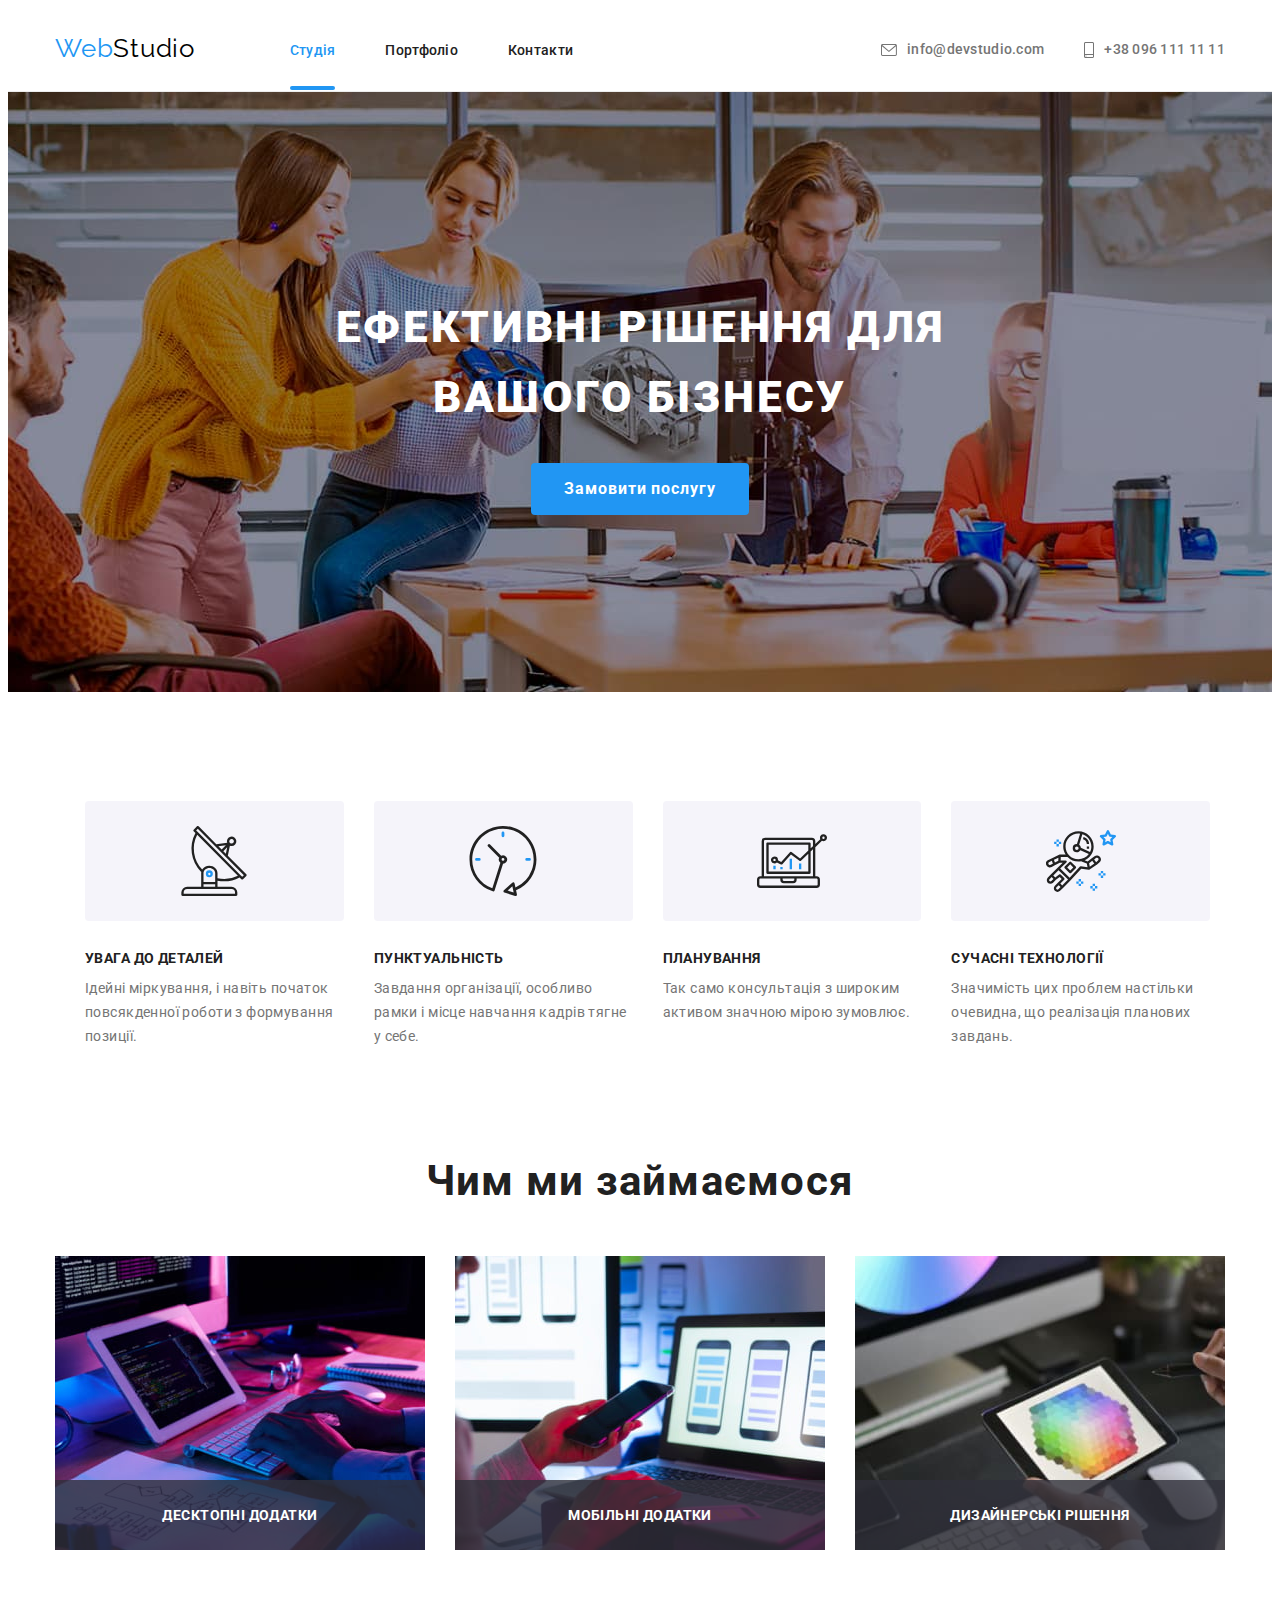
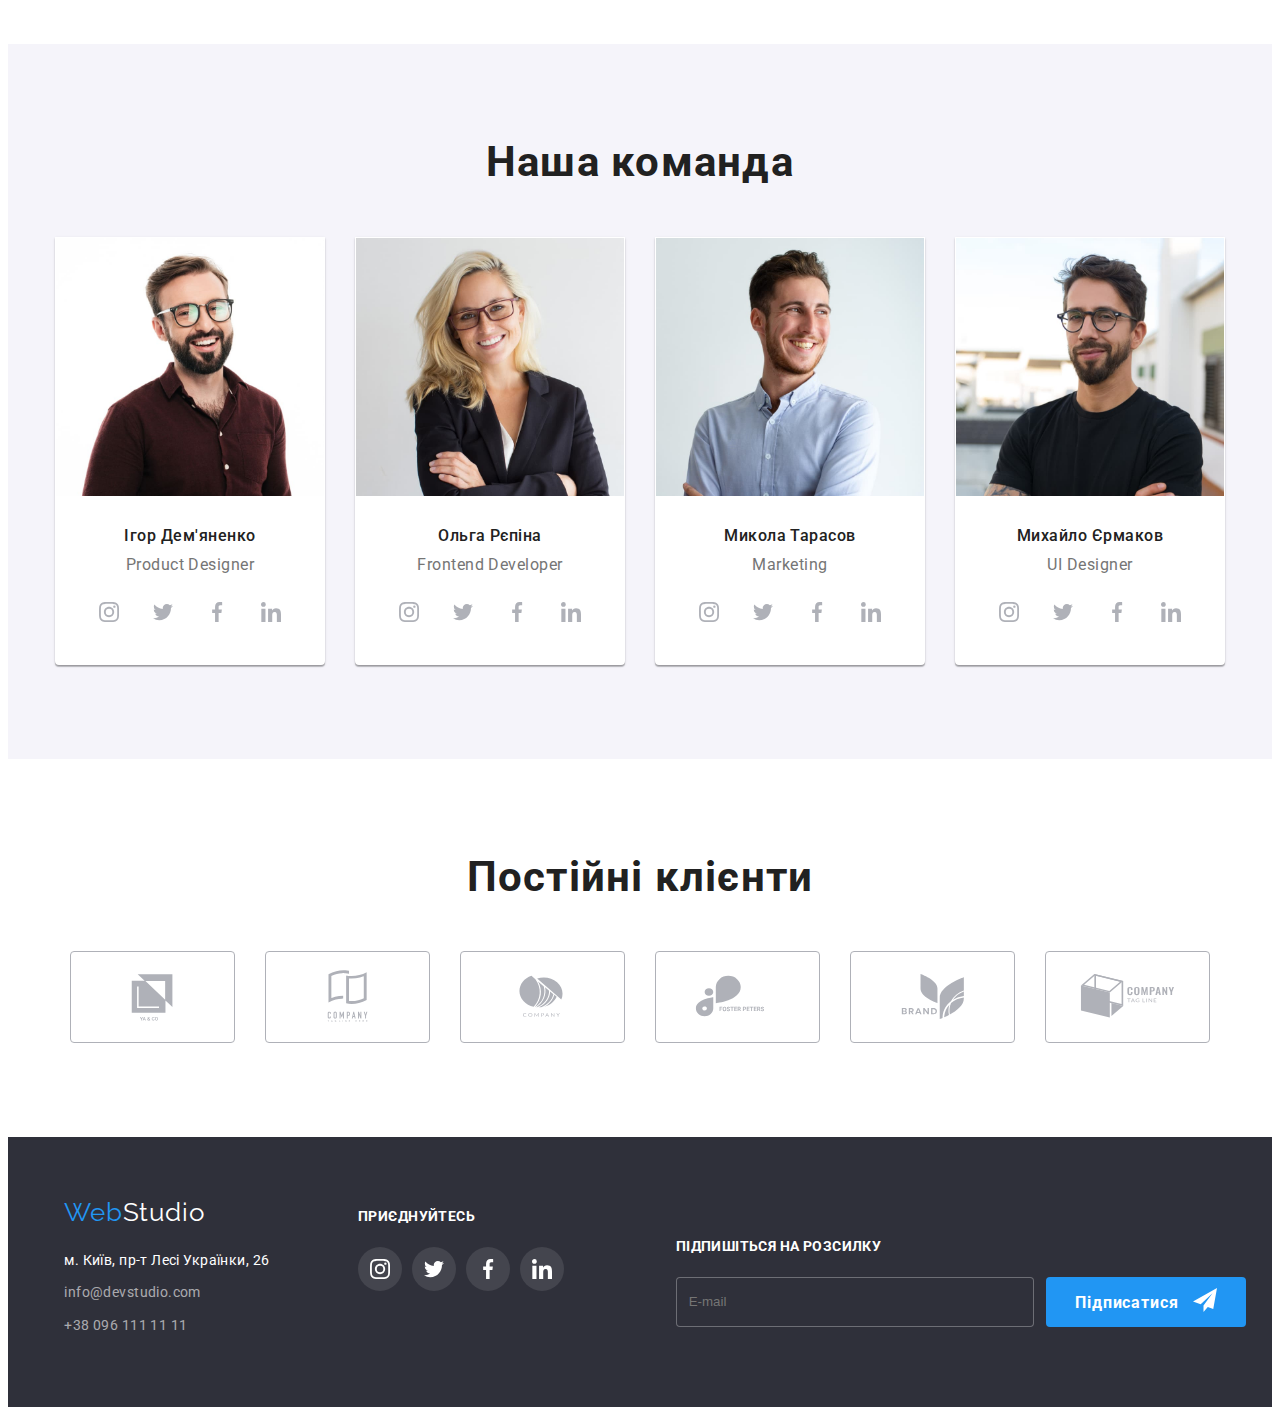
==== commit 4d53b75e: "fixes" ====
--- a/index.html
+++ b/index.html
@@ -3,7 +3,7 @@
 <head>
     <meta charset="UTF-8">
     <meta http-equiv="X-UA-Compatible" content="IE=edge">
-    <meta name="viewport" content="width=device-width, initial-scale=1.0">
+    <meta name="viewport" content="width=device-width, initial-scale=1.0, maximum-scale=1.0, user-scaleble=0">
     <title>WebStudio</title>
     <link rel="preconnect" href="https://fonts.googleapis.com"/>
     <link rel="preconnect" href="https://fonts.gstatic.com" crossorigin/>
@@ -147,6 +147,7 @@
                                     ./img/prDesigner1200.jpeg 1200w"
                             src="./img/prDesigner@1x.jpg" 
                             alt="Молодий чоловік"
+                            width="370"height="294"
                             sizes="(min-width: 1200px) 25vw, (min-width: 768px) 50vw, 100vw">
                         <div class="team__container">
                             <h3 class="team__title">Ігор Дем'яненко</h3>
@@ -184,6 +185,7 @@
                                     ./img/frDeveloper1200.jpeg 1200w"
                             src="./img/frDeveloper@1x.jpg" 
                             alt="Гарна дівчина"
+                            width="370"height="294"
                             sizes="(min-width: 1200px) 25vw, (min-width: 768px) 50vw, 100vw">
                         <div class="team__container">
                             <h3 class="team__title">Ольга Рєпіна</h3>
@@ -377,7 +379,7 @@
                             </a></li>
                     </ul>
                 </div>
-                <div class="subscribe__container">
+                <div class="subscribe__container self">
                     <h4 class="connect__title">Підпишіться на розсилку</h4>
                     <form name="subscribe__form" autocomplete="off" novalidate>
                         <div class="subscribe">
--- a/css/main.min.css
+++ b/css/main.min.css
@@ -1 +1 @@
-:root{--primary-text-color: #757575;--title-text-color: #212121;--accent-color: #2196f3;--primary-white-color: #ffffff;--primary-black-color: #2f303a;--text-grey-color: rgba(117, 117, 117, 1)}.menu-site_link.current{color:var(--accent-color);position:relative;padding-top:2px}.menu-site_link.current::after{content:"";display:inline-block;width:100%;height:4px;left:0;bottom:-2px;background-color:var(--accent-color);border-radius:2px;position:absolute}html{-webkit-box-sizing:border-box;box-sizing:border-box}*,* ::before,* ::after{-webkit-box-sizing:inherit;box-sizing:inherit}header{border-bottom:1px solid #ececec;position:relative}body{background-color:var(--primary-white-color);color:var(--primary-text-color);font-family:Roboto,sans-serif}body.modal-open{overflow:hidden}body.mobil-menu-open{overflow-y:noscroll}h2,h3,h4,p{margin-top:0;margin-bottom:0}.section{padding-top:60px;padding-bottom:60px}@media screen and (min-width: 480px){.section{padding-top:60px;padding-bottom:60px}}@media screen and (min-width: 1200px){.section{padding-top:94px;padding-bottom:94px}}.container{margin-right:auto;margin-left:auto;padding-right:15px;padding-left:15px}@media screen and (min-width: 1200px){.container{width:1200px;margin-right:auto;margin-left:auto}}@media screen and (max-width: 479){.container{width:100%}}@media screen and (max-width: 767){.container{width:450px}}@media screen and (max-width: 1199){.container{width:768px}}img{display:block;max-width:100%;height:auto;-o-object-fit:cover;object-fit:cover;margin-right:0}ul{list-style:none;margin-top:0;margin-bottom:0}.title{color:var(--title-text-color);font-weight:700;font-size:36px;line-height:1.17;letter-spacing:.03em;text-align:center;margin-bottom:30px}@media screen and (min-width: 480px){.title{font-size:calc(1rem + 2vw);margin-bottom:50px}}@media screen and (max-width: 1200px){.title{font-size:calc(1rem + 2vw);margin-bottom:50px}}.logo{color:var(--accent-color);font-family:Raleway;text-decoration:none;font-size:26px;line-height:1.2;letter-spacing:.03em}.logo-studio{color:#000;font-family:Raleway;text-decoration:none;font-size:26px;line-height:1.2;letter-spacing:.03em}.link-logo{text-decoration:none}.link{color:var(--title-text-color);text-decoration:none;font-family:Roboto,sans-serif;font-weight:500;font-size:14px;line-height:1.17;letter-spacing:.02em;-webkit-transition-property:background-color;transition-property:background-color;-webkit-transition-duration:250ms;transition-duration:250ms;-webkit-transition-timing-function:cubic-bezier(0.4, 0, 0.2, 1);transition-timing-function:cubic-bezier(0.4, 0, 0.2, 1)}.link:hover,.link:focus{color:var(--accent-color);-webkit-transition:color 250ms cubic-bezier(0.4, 0, 0.2, 1);transition:color 250ms cubic-bezier(0.4, 0, 0.2, 1)}.link .email,.link .tel{color:var(--text-grey-color);font-weight:500;font-size:14px;line-height:1.17;letter-spacing:.02em;text-decoration:none;margin:0;padding-right:0;padding-left:0}.link.current{color:var(--accent-color);position:relative;padding-top:32px}.link.current::after{content:"";display:inline-block;width:100%;height:4px;left:0;bottom:-32px;background-color:var(--accent-color);border-radius:2px;position:absolute}.visually-hidden{position:absolute;white-space:nowrap;width:1px;height:1px;overflow:hidden;border:0;padding:0;clip:rect(0 0 0 0);-webkit-clip-path:inset(50%);clip-path:inset(50%);margin:1px}.primary-button{display:inline-block;border:1px solid rgba(0,0,0,0);border-radius:4px;padding:10px 32px;min-width:216px;background-color:var(--accent-color);color:var(--primary-white-color);font-family:Roboto,sans-serif;font-weight:700;font-size:16px;line-height:1.9;letter-spacing:.06em;text-align:center}.section__activities{padding-top:0;padding-bottom:94px}@media(max-width: 1023px){.section__activities{display:none}}.activities .title{margin-top:0;margin-bottom:50px}.activities__list{display:-webkit-box;display:-ms-flexbox;display:flex;gap:30px;padding-left:0;-webkit-box-pack:center;-ms-flex-pack:center;justify-content:center}.activities__card{position:relative;width:370px;height:294px}.activities__description{position:absolute;width:100%;height:70px;right:0;bottom:0;display:block;margin:0;padding:27px 0;font-family:"Roboto";font-style:normal;font-weight:700;font-size:14px;line-height:1.15;text-align:center;letter-spacing:.03em;text-transform:uppercase;background-color:rgba(47,48,58,.8);color:#fff}.clients{padding-top:60px;padding-bottom:60px}@media screen and (min-width: 1200px){.clients{padding-top:94px;padding-bottom:94px}}.clients__list{display:-webkit-box;display:-ms-flexbox;display:flex;-ms-flex-wrap:wrap;flex-wrap:wrap;padding-left:0;margin:-15px;-webkit-box-align:center;-ms-flex-align:center;align-items:center;-webkit-box-pack:center;-ms-flex-pack:center;justify-content:center}@media screen and (min-width: 1200px){.clients__list{-ms-flex-wrap:nowrap;flex-wrap:nowrap;margin-left:auto;margin-right:auto}}.clients__items{width:calc((100% - 60px)/2);margin:15px}@media screen and (min-width: 768px){.clients__items{width:calc((100% - 90px)/3)}}@media screen and (min-width: 1200px){.clients__items{width:calc((100% - 150px)/6);gap:30px}}.clients__icon{fill:#afb1b8}.clients__link:hover .clients__icon,.clients__link:focus .clients__icon{fill:var(--accent-color);-webkit-transition:fill 250ms cubic-bezier(0.4, 0, 0.2, 1);transition:fill 250ms cubic-bezier(0.4, 0, 0.2, 1)}.clients__link{display:-webkit-box;display:-ms-flexbox;display:flex;width:100%;height:92px;border:1px solid #afb1b8;border-radius:4px;-webkit-box-align:center;-ms-flex-align:center;align-items:center;-webkit-box-pack:center;-ms-flex-pack:center;justify-content:center;-webkit-transition-property:background-color;transition-property:background-color;-webkit-transition-duration:250ms;transition-duration:250ms;-webkit-transition-timing-function:cubic-bezier(0.4, 0, 0.2, 1);transition-timing-function:cubic-bezier(0.4, 0, 0.2, 1)}.clients__link:hover,.clients__link:focus{border-color:var(--accent-color);-webkit-transition:border-color 250ms cubic-bezier(0.4, 0, 0.2, 1);transition:border-color 250ms cubic-bezier(0.4, 0, 0.2, 1)}.excellence__list{padding-left:0px;margin:0 auto}@media screen and (min-width: 768px){.excellence__list{display:-webkit-box;display:-ms-flexbox;display:flex;-ms-flex-wrap:wrap;flex-wrap:wrap;margin:-15px}}@media screen and (min-width: 1200px){.excellence__list{display:-webkit-box;display:-ms-flexbox;display:flex;padding-left:15px;margin:0;-webkit-box-pack:center;-ms-flex-pack:center;justify-content:center;-ms-flex-wrap:nowrap;flex-wrap:nowrap}}.excellence__title{margin-top:0;margin-bottom:10px;color:var(--title-text-color);text-transform:uppercase;text-align:center;font-weight:700;font-size:14px;line-height:1.14;letter-spacing:.03em}@media screen and (min-width: 480px)and (max-width: 1200px){.excellence__title{text-align:left}}.excellence__text{margin-top:0;margin-bottom:0;font-size:14px;line-height:1.7;letter-spacing:.03em}.excellence__item{min-width:200px}@media screen and (max-width: 767px){.excellence__item:not(:last-child){margin-bottom:30px}}@media screen and (min-width: 768px){.excellence__item{width:calc((100% - 60px)/2);margin:15px}}@media screen and (min-width: 1200px){.excellence__item{width:270px;gap:30px}}.excellence__item::before{content:"";display:block;height:120px;border-radius:4px;background-color:#f5f4fa;background-size:contain;background-repeat:no-repeat;background-position:center;margin-bottom:30px}.icon-antenna::before{background-image:url("../img/antenna.svg");background-size:70px 70px}.icon-clock::before{background-image:url("../img/clock.svg");background-size:70px 70px}.icon-diagram::before{background-image:url("../img/diagram.svg");background-size:70px 70px}.icon-astronaut::before{background-image:url("../img/astronaut.svg");background-size:70px 70px}.filters{display:-webkit-box;display:-ms-flexbox;display:flex;-webkit-box-pack:center;-ms-flex-pack:center;justify-content:center;gap:8px;padding-left:0;margin-bottom:50px}.filter__button{display:inline-block;background-color:#f5f4fa;color:var(--title-text-color);font-family:inherit;font-weight:500;font-size:16px;line-height:1.6;letter-spacing:.03em;padding:6px 22px;border:1px solid rgba(0,0,0,0);border-radius:4px;-webkit-transition-property:background-color;transition-property:background-color;-webkit-transition-duration:250ms;transition-duration:250ms;-webkit-transition-timing-function:cubic-bezier(0.4, 0, 0.2, 1);transition-timing-function:cubic-bezier(0.4, 0, 0.2, 1)}.filter__button:hover,.filter__button:focus{background-color:var(--accent-color);color:#fff;-webkit-box-shadow:0px 3px 1px rgba(0,0,0,.1),0px 1px 2px rgba(0,0,0,.08),0px 2px 2px rgba(0,0,0,.12);box-shadow:0px 3px 1px rgba(0,0,0,.1),0px 1px 2px rgba(0,0,0,.08),0px 2px 2px rgba(0,0,0,.12);-webkit-transition:-webkit-box-shadow 250ms cubic-bezier(0.4, 0, 0.2, 1);transition:-webkit-box-shadow 250ms cubic-bezier(0.4, 0, 0.2, 1);transition:box-shadow 250ms cubic-bezier(0.4, 0, 0.2, 1);transition:box-shadow 250ms cubic-bezier(0.4, 0, 0.2, 1), -webkit-box-shadow 250ms cubic-bezier(0.4, 0, 0.2, 1);-webkit-transition:background-color 250ms cubic-bezier(0.4, 0, 0.2, 1);transition:background-color 250ms cubic-bezier(0.4, 0, 0.2, 1);-webkit-transition:color 250ms cubic-bezier(0.4, 0, 0.2, 1);transition:color 250ms cubic-bezier(0.4, 0, 0.2, 1)}.filter__buttoncurrent{background-color:#2196f3;color:#fff;-webkit-box-shadow:0px 3px 1px rgba(0,0,0,.1),0px 1px 2px rgba(0,0,0,.08),0px 2px 2px rgba(0,0,0,.12);box-shadow:0px 3px 1px rgba(0,0,0,.1),0px 1px 2px rgba(0,0,0,.08),0px 2px 2px rgba(0,0,0,.12)}footer{background-color:var(--primary-black-color);padding-top:60px;padding-bottom:60px}@media screen and (min-width: 768px){.footer__container{display:-webkit-box;display:-ms-flexbox;display:flex;-ms-flex-wrap:wrap;flex-wrap:wrap;-webkit-box-align:center;-ms-flex-align:center;align-items:center;-webkit-box-pack:space-evenly;-ms-flex-pack:space-evenly;justify-content:space-evenly}}@media screen and (min-width: 1200px){.footer__container{display:-webkit-box;display:-ms-flexbox;display:flex;-webkit-box-align:baseline;-ms-flex-align:baseline;align-items:baseline;width:1200px;margin-right:auto;margin-left:auto}}footer .logo-studio{color:var(--primary-white-color)}footer .link-logo{display:-webkit-box;display:-ms-flexbox;display:flex;-webkit-box-pack:center;-ms-flex-pack:center;justify-content:center;padding-left:0;margin-right:0;margin-bottom:20px}@media screen and (min-width: 1200px){footer .link-logo{display:inline-block}}.address{font-style:inherit}.address__container{margin-right:0px}@media screen and (min-width: 1200px){.address__container{margin-right:70px}}.address__list{display:block;padding:0;margin-bottom:60px}@media screen and (min-width: 1200px){.address__list{display:inline-block;margin-bottom:0}}.address__items{margin-bottom:8px;text-align:center}@media screen and (min-width: 1200px){.address__items{margin-bottom:9px;text-align:left}}.address-mailing{text-decoration:none;color:#fff;font-weight:400;font-size:14px;line-height:1.7;letter-spacing:.03em}.item{text-decoration:none;color:rgba(255,255,255,.6);font-weight:400;font-size:14px;line-height:1.7;letter-spacing:.03em}.address__link:hover,.address__link:focus{color:var(--accent-color);-webkit-transition:color 250ms cubic-bezier(0.4, 0, 0.2, 1);transition:color 250ms cubic-bezier(0.4, 0, 0.2, 1)}.connect__title{font-family:"Roboto";font-style:normal;font-weight:700;font-size:14px;line-height:16px;letter-spacing:.03em;text-transform:uppercase;text-align:center;margin-bottom:20px;color:#fff}@media screen and (min-width: 1200px){.connect__title{margin-bottom:23px;text-align:left}}.connect__list{display:-webkit-box;display:-ms-flexbox;display:flex;-webkit-box-pack:center;-ms-flex-pack:center;justify-content:center;gap:10px;padding:0;margin-bottom:60px}@media screen and (min-width: 768px){.connect__list{margin-bottom:102px}}@media screen and (min-width: 1200px){.connect__list{margin-bottom:0;margin-right:93px}}.connect__link{width:44px;height:44px;display:-webkit-box;display:-ms-flexbox;display:flex;-webkit-box-align:center;-ms-flex-align:center;align-items:center;-webkit-box-pack:center;-ms-flex-pack:center;justify-content:center;background-color:#44454e;border-radius:50%;-webkit-transition-property:background-color;transition-property:background-color;-webkit-transition-duration:250ms;transition-duration:250ms;-webkit-transition-timing-function:cubic-bezier(0.4, 0, 0.2, 1);transition-timing-function:cubic-bezier(0.4, 0, 0.2, 1)}.connect__link:hover,.connect__link:focus{background-color:var(--accent-color);-webkit-transition:background-color 250ms cubic-bezier(0.4, 0, 0.2, 1);transition:background-color 250ms cubic-bezier(0.4, 0, 0.2, 1)}.connect__icon{fill:#fff}@media screen and (max-width: 1200px){.subscribe__container{display:block;text-align:center}}.subscribe{display:block;text-align:center}@media screen and (min-width: 1200px){.subscribe{display:-webkit-box;display:-ms-flexbox;display:flex}}.subscribe__button{position:relative;padding:10px 28px;min-width:200px;height:50px;margin-left:auto;margin-right:auto;border:1px solid rgba(0,0,0,0);border-radius:4px;background-color:var(--accent-color);color:var(--primary-white-color);font-family:Roboto,sans-serif;font-weight:700;font-size:16px;line-height:1.9;letter-spacing:.06em;text-align:start;cursor:pointer}.subscribe__button::after{content:"";position:absolute;top:10px;right:28px;display:inline-block;width:24px;height:24px;background-image:url("../img/send.svg");background-repeat:no-repeat}.subscribe__input{width:calc(100% - 15px);height:50px;padding:12px 12px 12px 12px;margin-bottom:20px;margin-left:auto;margin-right:auto;border:1px solid rgba(255,255,255,.3);border-radius:4px;background-color:#2f303a;outline:none;color:var(--primary-white-color)}@media screen and (min-width: 480px){.subscribe__input{width:450px;display:block}}@media screen and (min-width: 1200px){.subscribe__input{width:358px;margin-right:12px}}.header__container{display:-webkit-box;display:-ms-flexbox;display:flex;-webkit-box-align:center;-ms-flex-align:center;align-items:center;-webkit-box-pack:justify;-ms-flex-pack:justify;justify-content:space-between}header .link-logo{display:block;padding-top:24px;padding-bottom:25px;padding-left:0}@media screen and (min-width: 1024px){header .link-logo{margin-right:93px}}.site-nav{display:-webkit-box;display:-ms-flexbox;display:flex;-webkit-box-align:center;-ms-flex-align:center;align-items:center;-webkit-box-pack:justify;-ms-flex-pack:justify;justify-content:space-between;gap:50px;padding-top:32px;padding-bottom:32px;padding-left:0}@media screen and (min-width: 768px){.site-nav{margin-right:96px}}@media screen and (min-width: 1200px){.site-nav{margin-right:308px}}.contacts{margin:0;padding-top:32px;padding-right:0;padding-bottom:32px;padding-left:0}@media screen and (min-width: 768px){.contacts{display:block;-ms-flex-line-pack:center;align-content:center;-webkit-box-pack:start;-ms-flex-pack:start;justify-content:flex-start;gap:40px;-ms-flex-wrap:wrap;flex-wrap:wrap}}@media screen and (min-width: 1024px){.contacts{display:-webkit-box;display:-ms-flexbox;display:flex;-ms-flex-line-pack:center;align-content:center;-webkit-box-pack:start;-ms-flex-pack:start;justify-content:flex-start;gap:40px;-ms-flex-wrap:nowrap;flex-wrap:nowrap}}.contacts__item{display:-webkit-box;display:-ms-flexbox;display:flex;-webkit-box-align:center;-ms-flex-align:center;align-items:center;padding-right:0;-ms-flex-wrap:nowrap;flex-wrap:nowrap}@media screen and (max-width: 1023px){.contacts__item:not(:last-child){margin-bottom:10px}}.contacts__list{display:-webkit-box;display:-ms-flexbox;display:flex;-webkit-box-align:center;-ms-flex-align:center;align-items:center;-webkit-box-pack:justify;-ms-flex-pack:justify;justify-content:space-between;padding-right:0;color:var(--text-grey-color)}.contacts__icon{fill:currentColor;margin-right:10px}.hero{background-color:#c4c4c4;text-align:center;padding:0}@media screen and (min-width: 1200px){.hero{height:600px}}.section.hero{min-height:400px}@media screen and (min-width: 1200px){.section.hero{height:600px}}.hero__container{padding-top:118px;padding-bottom:118px}@media screen and (min-width: 1200px){.hero__container{padding-top:200px;padding-bottom:200px}}.hero__overlay{width:100%;height:100%;margin-left:0;margin-right:0;background-image:-webkit-gradient(linear, left top, right top, from(rgba(47, 48, 58, 0.4)), to(rgba(47, 48, 58, 0.4))),url("../../img/bgrheromob@1x.jpg");background-image:linear-gradient(to right, rgba(47, 48, 58, 0.4), rgba(47, 48, 58, 0.4)),url("../../img/bgrheromob@1x.jpg");background-repeat:no-repeat;background-position:center;background-size:cover}@media(min-device-pixel-ratio: 2),(-webkit-min-device-pixel-ratio: 2),(min-resolution: 2dppx){.hero__overlay{background-image:url(/img/bgrheromob@2x.jpg)}}@media screen and (min-width: 480px){.hero__overlay{background-image:url(/img/bgrherotablet@1x.jpg)}}@media screen and (min-width: 480px)and (min-device-pixel-ratio: 2),screen and (min-width: 480px)and (-webkit-min-device-pixel-ratio: 2),screen and (min-width: 480px)and (min-resolution: 192dpi){.hero__overlay{background-image:url(/img/bgrherotablet@2x.jpg)}}@media screen and (min-width: 768px){.hero__overlay{background-image:url(/img/bgrhero.jpeg)}}@media screen and (min-width: 768px)and (min-device-pixel-ratio: 2),screen and (min-width: 768px)and (-webkit-min-device-pixel-ratio: 2),screen and (min-width: 768px)and (min-resolution: 2dppx){.hero__overlay{background-image:url(/img/bgrherodesktop@2x.jpg)}}.hero__title{margin-top:0;margin-bottom:30px;margin-right:auto;margin-left:auto;color:var(--primary-white-color);text-transform:uppercase;font-weight:900;font-size:calc(26px + .5vw);line-height:1.6;letter-spacing:.06em;text-align:center;max-width:696px}@media screen and (min-width: 1200px){.hero__title{font-size:44px}}.backdrop{position:fixed;top:0;left:0;width:100%;height:100%;background-color:rgba(0,0,0,.2);opacity:1;-webkit-transition:opacity 250ms cubic-bezier(0.4, 0, 0.2, 1);transition:opacity 250ms cubic-bezier(0.4, 0, 0.2, 1);overflow-y:scroll}.backdrop.is-hidden{opacity:0;pointer-events:none}.backdrop.is-hidden .modal{-webkit-transform:translate(-50%, -50%) scale(0.8);transform:translate(-50%, -50%) scale(0.8)}.modal{position:absolute;top:50%;left:50%;-webkit-transform:translate(-50%, -50%) scale(1);transform:translate(-50%, -50%) scale(1);overflow-y:scroll;border-radius:4px;background-color:#fff;width:90%;height:90%}@media screen and (min-width: 480px){.modal{width:450px;height:609px}}@media screen and (min-width: 1200px){.modal{width:528px;height:581px}}.close-button{position:absolute;top:8px;right:8px;width:30px;height:30px;border-radius:50%;border:1px solid rgba(0,0,0,.1);background-color:#fff;display:-webkit-box;display:-ms-flexbox;display:flex;-webkit-box-align:center;-ms-flex-align:center;align-items:center;-webkit-box-pack:center;-ms-flex-pack:center;justify-content:center;cursor:pointer}.close-icon{fill:currentColor}.close-button:hover .close-icon,.close-button:focus .close-icon{fill:#2196f3;-webkit-transition:fill 250ms cubic-bezier(0.4, 0, 0.2, 1);transition:fill 250ms cubic-bezier(0.4, 0, 0.2, 1)}.modal-title{font-family:"Roboto";font-style:normal;font-weight:700;font-size:20px;line-height:1.15;text-align:center;letter-spacing:.03em;color:#212121;padding-top:40px;padding-right:40px;padding-left:40px;padding-bottom:12px}.form-input{display:block;margin:0;padding-right:40px;padding-bottom:30px;padding-left:40px}.form-label{display:block;margin-bottom:4px;font-family:Roboto;font-style:normal;font-weight:400;font-size:12px;line-height:1.16;letter-spacing:.01em;color:#757575}.input-wrap{position:relative;margin-bottom:10px}.input-item{width:100%;height:40px;padding:12px 12px 12px 32px;border:1px solid rgba(33,33,33,.2);border-radius:4px;outline:none}.input-item:focus{border-color:var(--accent-color);cursor:pointer}.input-icon{position:absolute;top:50%;left:12px;-webkit-transform:translateY(-50%);transform:translateY(-50%);fill:#212121}.input-wrap:focus-within .input-icon{fill:#2196f3;-webkit-transition:fill 250ms cubic-bezier(0.4, 0, 0.2, 1);transition:fill 250ms cubic-bezier(0.4, 0, 0.2, 1)}.form-textarea{border:1px solid rgba(33,33,33,.2);border-radius:4px;width:100%;height:120px;padding:12px;margin-bottom:20px;resize:none;font-family:"Roboto";font-size:12px;color:rgba(117,117,117,.5)}.form-textarea:focus{border-color:#2196f3}.checkbox-input{-webkit-appearance:none;-moz-appearance:none;appearance:none}.checkbox-label{position:relative;top:0;left:1%;padding-left:24px;margin-bottom:30px;font-family:"Roboto";font-weight:400;font-size:12px;line-height:1.17;letter-spacing:.03em}@media screen and (min-width: 1200px){.checkbox-label{left:4%;font-size:14px;line-height:1.7}}.checkbox-label-terms{color:var(--accent-color);font-family:"Roboto";font-weight:400;font-size:12px;line-height:1.17;letter-spacing:.03em}@media screen and (min-width: 1200px){.checkbox-label-terms{font-size:14px;line-height:1.7}}.checkbox-label::before{content:"";position:absolute;top:0;left:0;width:16px;height:15px;border:1px solid #212121;border-radius:2px}.checkbox-label::after{content:"";position:absolute;top:0;left:0;width:16px;height:15px;background-image:url("../img/iconcheck.svg");background-color:#2196f3;background-size:contain;background-repeat:no-repeat;border:1px solid #2196f3;border-radius:2px;opacity:0}.checkbox-input:checked+.checkbox-label::after{opacity:1}.form-button{display:block;margin:auto;-webkit-box-shadow:0px 4px 4px rgba(0,0,0,.15);box-shadow:0px 4px 4px rgba(0,0,0,.15);-webkit-transition:-webkit-box-shadow 250ms cubic-bezier(0.4, 0, 0.2, 1);transition:-webkit-box-shadow 250ms cubic-bezier(0.4, 0, 0.2, 1);transition:box-shadow 250ms cubic-bezier(0.4, 0, 0.2, 1);transition:box-shadow 250ms cubic-bezier(0.4, 0, 0.2, 1), -webkit-box-shadow 250ms cubic-bezier(0.4, 0, 0.2, 1)}.projects__list{display:-webkit-box;display:-ms-flexbox;display:flex;-ms-flex-wrap:wrap;flex-wrap:wrap;gap:30px;-ms-flex-preferred-size:calc((100% - 30px)/3);flex-basis:calc((100% - 30px)/3);padding:0;margin:0;text-decoration:none}.project__link{text-decoration:none;color:var(--primary-text-color);-webkit-box-shadow:0px 1px 1px rgba(0,0,0,.12),0px 4px 4px rgba(0,0,0,.06),1px 4px 6px rgba(0,0,0,.16);box-shadow:0px 1px 1px rgba(0,0,0,.12),0px 4px 4px rgba(0,0,0,.06),1px 4px 6px rgba(0,0,0,.16)}.project__card{position:relative;width:370px;height:294px;padding:63px,24px;overflow:hidden}.project__description{position:absolute;width:100%;height:100%;top:0;left:0;padding:63px 24px;background-color:rgba(33,150,243,.9);color:#fff;-webkit-transform:translateY(100%);transform:translateY(100%);-webkit-transition:-webkit-transform 250ms cubic-bezier(0.4, 0, 0.2, 1);transition:-webkit-transform 250ms cubic-bezier(0.4, 0, 0.2, 1);transition:transform 250ms cubic-bezier(0.4, 0, 0.2, 1);transition:transform 250ms cubic-bezier(0.4, 0, 0.2, 1), -webkit-transform 250ms cubic-bezier(0.4, 0, 0.2, 1)}.project__card:hover .project__description{-webkit-transform:translateY(0);transform:translateY(0);-webkit-transition:-webkit-transform 250ms cubic-bezier(0.4, 0, 0.2, 1);transition:-webkit-transform 250ms cubic-bezier(0.4, 0, 0.2, 1);transition:transform 250ms cubic-bezier(0.4, 0, 0.2, 1);transition:transform 250ms cubic-bezier(0.4, 0, 0.2, 1), -webkit-transform 250ms cubic-bezier(0.4, 0, 0.2, 1)}.project__content{font-family:Roboto;font-size:18px;line-height:1.55;letter-spacing:.03em;color:#fff;margin:0}.project__remark{display:block;max-width:370px;border:1px solid #eee;border-top:rgba(0,0,0,0);padding:20px 24px;margin:0}.project__title{color:var(--title-text-color);font-weight:700;font-size:18px;line-height:2;letter-spacing:.06em;margin-bottom:4px;text-decoration:none}.project__text{color:var(--primary-text-color);font-size:16px;line-height:1.9;letter-spacing:.03em;text-decoration:none}.project:hover,.project:focus{-webkit-box-shadow:0px 1px 1px rgba(0,0,0,.12),0px 4px 4px rgba(0,0,0,.06),1px 4px 6px rgba(0,0,0,.16);box-shadow:0px 1px 1px rgba(0,0,0,.12),0px 4px 4px rgba(0,0,0,.06),1px 4px 6px rgba(0,0,0,.16);-webkit-transition:-webkit-box-shadow 250ms cubic-bezier(0.4, 0, 0.2, 1);transition:-webkit-box-shadow 250ms cubic-bezier(0.4, 0, 0.2, 1);transition:box-shadow 250ms cubic-bezier(0.4, 0, 0.2, 1);transition:box-shadow 250ms cubic-bezier(0.4, 0, 0.2, 1), -webkit-box-shadow 250ms cubic-bezier(0.4, 0, 0.2, 1)}.team__list{-webkit-box-pack:center;-ms-flex-pack:center;justify-content:center;padding-left:0}@media screen and (min-width: 768px){.team__list{display:-webkit-box;display:-ms-flexbox;display:flex;-ms-flex-wrap:wrap;flex-wrap:wrap;margin:-15px}}@media screen and (min-width: 1200px){.team__list{display:-webkit-box;display:-ms-flexbox;display:flex;-ms-flex-wrap:nowrap;flex-wrap:nowrap;-webkit-box-pack:center;-ms-flex-pack:center;justify-content:center;padding-left:0}}.team{background-color:#f5f4fa}.team__card{display:block;background-color:var(--primary-white-color);border:1px solid rgba(0,0,0,0);min-width:250px;height:auto;text-align:center;-webkit-box-shadow:0px 1px 3px rgba(0,0,0,.12),0px 1px 1px rgba(0,0,0,.14),0px 2px 1px rgba(0,0,0,.2);box-shadow:0px 1px 3px rgba(0,0,0,.12),0px 1px 1px rgba(0,0,0,.14),0px 2px 1px rgba(0,0,0,.2);border-radius:0px 0px 4px 4px;margin-right:0;padding-bottom:30px}@media screen and (max-width: 767px){.team__card:not(:last-child){margin-bottom:30px}}@media screen and (min-width: 480px){.team__card{width:450px}}@media screen and (min-width: 768px){.team__card{width:calc((100% - 60px)/2);margin:15px}}@media screen and (min-width: 1200px){.team__card{width:270px;height:428px;gap:30px}}.team__container{padding-top:30px;padding-bottom:0}.team__title{color:var(--title-text-color);font-weight:500;font-size:16px;line-height:1.19;letter-spacing:.03em;margin-top:0;margin-bottom:10px}.team__text{font-size:16px;line-height:1.19;letter-spacing:.03em;margin-top:0;margin-bottom:16px}.team-connect__list{display:-webkit-box;display:-ms-flexbox;display:flex;-webkit-box-pack:center;-ms-flex-pack:center;justify-content:center;gap:10px;padding:0;margin-top:16px}.team-connect__icon{fill:#afb1b8}.team-connect__link:hover .team-connect__icon,.team-connect__link:focus .team-connect__icon{fill:#fff;-webkit-transition:fill 250ms cubic-bezier(0.4, 0, 0.2, 1);transition:fill 250ms cubic-bezier(0.4, 0, 0.2, 1)}.team-connect__link{width:44px;height:44px;display:-webkit-box;display:-ms-flexbox;display:flex;-webkit-box-align:center;-ms-flex-align:center;align-items:center;-webkit-box-pack:center;-ms-flex-pack:center;justify-content:center;background-color:#fff;border-radius:50%;-webkit-transition-property:background-color;transition-property:background-color;-webkit-transition-duration:250ms;transition-duration:250ms;-webkit-transition-timing-function:cubic-bezier(0.4, 0, 0.2, 1);transition-timing-function:cubic-bezier(0.4, 0, 0.2, 1)}.team-connect__link:hover,.team-connect__link:focus{background-color:var(--accent-color);fill:#fff;-webkit-transition:fill 250ms cubic-bezier(0.4, 0, 0.2, 1);transition:fill 250ms cubic-bezier(0.4, 0, 0.2, 1)}.menu{display:-webkit-box;display:-ms-flexbox;display:flex}@media screen and (max-width: 767px){.menu{display:none}}@media screen and (min-width: 768){.menu{-webkit-box-align:center;-ms-flex-align:center;align-items:center;-webkit-box-pack:justify;-ms-flex-pack:justify;justify-content:space-between}}.menu-toggle{display:-webkit-inline-box;display:-ms-inline-flexbox;display:inline-flex;margin:0;padding:0;border:none;background-color:rgba(0,0,0,0);fill:var(--title-text-color)}.menu-toggle:hover,.menu-toggle:focus{fill:var(--accent-color)}@media screen and (min-width: 768px){.menu-toggle{display:none}}.menu-container{position:fixed;top:0;left:0;width:100vw;height:100vh;padding:48px 40px;background-color:var(--primary-white-color);z-index:999;-webkit-transform:translateX(100%);transform:translateX(100%);-webkit-transition:-webkit-transform 250ms ease-in-out;transition:-webkit-transform 250ms ease-in-out;transition:transform 250ms ease-in-out;transition:transform 250ms ease-in-out, -webkit-transform 250ms ease-in-out}.menu-container.is-open{-webkit-transform:translateX(0);transform:translateX(0)}.menu-container .menu-toggle{position:absolute;top:10px;right:15px;fill:var(--title-text-color)}.menu-container .menu-toggle:hover,.menu-container .menu-toggle:focus{fill:var(--accent-color)}.menu-site{display:block;padding:0;margin-bottom:302px}.menu-site_list:not(:last-child){margin-bottom:32px}.menu-site_link{text-decoration:none;font-family:Roboto;font-style:normal;font-weight:500;font-size:40px;line-height:1.17;letter-spacing:.02em;color:var(--title-text-color)}.menu-contacts{padding:0;margin-bottom:64px}.menu-contacts_list:not(:last-child){margin-bottom:32px}.menu-contacts_phone{text-decoration:none;font-family:Roboto;font-style:normal;font-weight:500;font-size:34px;line-height:1.17;letter-spacing:.02em;color:var(--accent-color);margin-bottom:32px}.menu-contacts_tel{text-decoration:none}.menu-contacts_email{text-decoration:none;font-family:Roboto;font-style:normal;font-weight:500;font-size:24px;line-height:1.17;letter-spacing:.02em;color:var(--primary-text-color)}.menu-social{display:-webkit-inline-box;display:-ms-inline-flexbox;display:inline-flex;padding:0;margin:0 43px 0 0}.menu-social_link{text-decoration:none;font-family:Roboto;font-style:normal;font-weight:500;font-size:18px;line-height:1.2;letter-spacing:.02em;color:var(--accent-color)}.menu-social_item:not(:last-child){margin-right:10px}.line{color:rgba(33,33,33,.2);margin-left:10px}/*# sourceMappingURL=main.min.css.map */+:root{--primary-text-color: #757575;--title-text-color: #212121;--accent-color: #2196f3;--primary-white-color: #ffffff;--primary-black-color: #2f303a;--text-grey-color: rgba(117, 117, 117, 1)}.menu-site_link.current:hover,.menu-site_link.current:focus{color:var(--accent-color);position:relative;padding-top:2px}.menu-site_link.current:hover::after,.menu-site_link.current:focus::after{content:"";display:inline-block;width:100%;height:4px;left:0;bottom:-2px;background-color:var(--accent-color);border-radius:2px;position:absolute}html{-webkit-box-sizing:border-box;box-sizing:border-box}*,* ::before,* ::after{-webkit-box-sizing:inherit;box-sizing:inherit}header{border-bottom:1px solid #ececec;position:relative}body{background-color:var(--primary-white-color);color:var(--primary-text-color);font-family:Roboto,sans-serif}body.modal-open{overflow:hidden}body.mobil-menu-open{overflow-y:noscroll}h2,h3,h4,p{margin-top:0;margin-bottom:0}.section{padding-top:60px;padding-bottom:60px}@media screen and (min-width: 480px){.section{padding-top:60px;padding-bottom:60px}}@media screen and (min-width: 1200px){.section{padding-top:94px;padding-bottom:94px}}.container{min-width:250px;max-width:1200px;margin-right:auto;margin-left:auto;padding-right:15px;padding-left:15px}@media screen and (min-width: 1200px){.container{width:1200px;margin-right:auto;margin-left:auto}}@media screen and (max-width: 479){.container{width:100%}}@media screen and (max-width: 767){.container{width:450px}}@media screen and (min-width: 768){.container{width:738}}img{display:block;max-width:100%;height:auto;-o-object-fit:cover;object-fit:cover;margin-right:0}ul{list-style:none;margin-top:0;margin-bottom:0}.title{color:var(--title-text-color);font-weight:700;font-size:36px;line-height:1.17;letter-spacing:.03em;text-align:center;margin-bottom:30px}@media screen and (min-width: 480px){.title{font-size:calc(1rem + 2vw);margin-bottom:50px}}@media screen and (max-width: 1200px){.title{font-size:calc(1rem + 2vw);margin-bottom:50px}}.logo{color:var(--accent-color);font-family:Raleway;text-decoration:none;font-size:26px;line-height:1.2;letter-spacing:.03em}.logo-studio{color:#000;font-family:Raleway;text-decoration:none;font-size:26px;line-height:1.2;letter-spacing:.03em}.link-logo{text-decoration:none}.link{color:var(--title-text-color);text-decoration:none;font-family:Roboto,sans-serif;font-weight:500;font-size:14px;line-height:1.17;letter-spacing:.02em;-webkit-transition-property:background-color;transition-property:background-color;-webkit-transition-duration:250ms;transition-duration:250ms;-webkit-transition-timing-function:cubic-bezier(0.4, 0, 0.2, 1);transition-timing-function:cubic-bezier(0.4, 0, 0.2, 1)}.link:hover,.link:focus{color:var(--accent-color);-webkit-transition:color 250ms cubic-bezier(0.4, 0, 0.2, 1);transition:color 250ms cubic-bezier(0.4, 0, 0.2, 1)}.link .email,.link .tel{color:var(--text-grey-color);font-weight:500;font-size:14px;line-height:1.17;letter-spacing:.02em;text-decoration:none;margin:0;padding-right:0;padding-left:0}.link.current{color:var(--accent-color);position:relative;padding-top:32px}.link.current::after{content:"";display:inline-block;width:100%;height:4px;left:0;bottom:-32px;background-color:var(--accent-color);border-radius:2px;position:absolute}.visually-hidden{position:absolute;white-space:nowrap;width:1px;height:1px;overflow:hidden;border:0;padding:0;clip:rect(0 0 0 0);-webkit-clip-path:inset(50%);clip-path:inset(50%);margin:1px}.primary-button{display:inline-block;border:1px solid rgba(0,0,0,0);border-radius:4px;padding:10px 32px;min-width:216px;background-color:var(--accent-color);color:var(--primary-white-color);font-family:Roboto,sans-serif;font-weight:700;font-size:16px;line-height:1.9;letter-spacing:.06em;text-align:center}.section__activities{padding-top:0;padding-bottom:94px}@media(max-width: 1200px){.section__activities{display:none}}.activities .title{margin-top:0;margin-bottom:50px}.activities__list{display:-webkit-box;display:-ms-flexbox;display:flex;gap:30px;padding-left:0;-webkit-box-pack:center;-ms-flex-pack:center;justify-content:center}.activities__card{position:relative;width:370px;height:294px}.activities__description{position:absolute;width:100%;height:70px;right:0;bottom:0;display:block;margin:0;padding:27px 0;font-family:"Roboto";font-style:normal;font-weight:700;font-size:14px;line-height:1.15;text-align:center;letter-spacing:.03em;text-transform:uppercase;background-color:rgba(47,48,58,.8);color:#fff}.clients{padding-top:60px;padding-bottom:60px}@media screen and (min-width: 1200px){.clients{padding-top:94px;padding-bottom:94px}}.clients__list{display:-webkit-box;display:-ms-flexbox;display:flex;-ms-flex-wrap:wrap;flex-wrap:wrap;padding-left:0;margin:-15px;-webkit-box-align:center;-ms-flex-align:center;align-items:center;-webkit-box-pack:center;-ms-flex-pack:center;justify-content:center}@media screen and (min-width: 1200px){.clients__list{-ms-flex-wrap:nowrap;flex-wrap:nowrap;margin-left:auto;margin-right:auto}}.clients__items{width:calc((100% - 60px)/2);margin:15px}@media screen and (min-width: 768px){.clients__items{width:calc((100% - 90px)/3)}}@media screen and (min-width: 1200px){.clients__items{width:calc((100% - 150px)/6);gap:30px}}.clients__icon{fill:#afb1b8}.clients__link:hover .clients__icon,.clients__link:focus .clients__icon{fill:var(--accent-color);-webkit-transition:fill 250ms cubic-bezier(0.4, 0, 0.2, 1);transition:fill 250ms cubic-bezier(0.4, 0, 0.2, 1)}.clients__link{display:-webkit-box;display:-ms-flexbox;display:flex;width:100%;height:92px;border:1px solid #afb1b8;border-radius:4px;-webkit-box-align:center;-ms-flex-align:center;align-items:center;-webkit-box-pack:center;-ms-flex-pack:center;justify-content:center;-webkit-transition-property:background-color;transition-property:background-color;-webkit-transition-duration:250ms;transition-duration:250ms;-webkit-transition-timing-function:cubic-bezier(0.4, 0, 0.2, 1);transition-timing-function:cubic-bezier(0.4, 0, 0.2, 1)}.clients__link:hover,.clients__link:focus{border-color:var(--accent-color);-webkit-transition:border-color 250ms cubic-bezier(0.4, 0, 0.2, 1);transition:border-color 250ms cubic-bezier(0.4, 0, 0.2, 1)}.excellence__list{padding-left:0px;margin:0 auto}@media screen and (min-width: 768px){.excellence__list{display:-webkit-box;display:-ms-flexbox;display:flex;-ms-flex-wrap:wrap;flex-wrap:wrap;margin:-15px}}@media screen and (min-width: 1200px){.excellence__list{display:-webkit-box;display:-ms-flexbox;display:flex;padding-left:15px;margin:0;-webkit-box-pack:center;-ms-flex-pack:center;justify-content:center;-ms-flex-wrap:nowrap;flex-wrap:nowrap}}.excellence__title{margin-top:0;margin-bottom:10px;color:var(--title-text-color);text-transform:uppercase;text-align:center;font-weight:700;font-size:14px;line-height:1.14;letter-spacing:.03em}@media screen and (min-width: 768px){.excellence__title{text-align:left}}.excellence__text{margin-top:0;margin-bottom:0;font-size:14px;line-height:1.7;letter-spacing:.03em}.excellence__item{min-width:200px}@media screen and (max-width: 767px){.excellence__item:not(:last-child){margin-bottom:30px}}@media screen and (min-width: 768px){.excellence__item{width:calc((100% - 60px)/2);margin:15px}}@media screen and (min-width: 1200px){.excellence__item{width:270px;gap:30px}}.excellence__item::before{content:"";display:block;height:120px;border-radius:4px;background-color:#f5f4fa;background-size:contain;background-repeat:no-repeat;background-position:center;margin-bottom:30px}.icon-antenna::before{background-image:url("../img/antenna.svg");background-size:70px 70px}.icon-clock::before{background-image:url("../img/clock.svg");background-size:70px 70px}.icon-diagram::before{background-image:url("../img/diagram.svg");background-size:70px 70px}.icon-astronaut::before{background-image:url("../img/astronaut.svg");background-size:70px 70px}.filters{display:-webkit-box;display:-ms-flexbox;display:flex;-webkit-box-pack:center;-ms-flex-pack:center;justify-content:center;gap:8px;padding-left:0;margin-bottom:50px}.filter__button{display:inline-block;background-color:#f5f4fa;color:var(--title-text-color);font-family:inherit;font-weight:500;font-size:16px;line-height:1.6;letter-spacing:.03em;padding:6px 22px;border:1px solid rgba(0,0,0,0);border-radius:4px;-webkit-transition-property:background-color;transition-property:background-color;-webkit-transition-duration:250ms;transition-duration:250ms;-webkit-transition-timing-function:cubic-bezier(0.4, 0, 0.2, 1);transition-timing-function:cubic-bezier(0.4, 0, 0.2, 1)}.filter__button:hover,.filter__button:focus{background-color:var(--accent-color);color:#fff;-webkit-box-shadow:0px 3px 1px rgba(0,0,0,.1),0px 1px 2px rgba(0,0,0,.08),0px 2px 2px rgba(0,0,0,.12);box-shadow:0px 3px 1px rgba(0,0,0,.1),0px 1px 2px rgba(0,0,0,.08),0px 2px 2px rgba(0,0,0,.12);-webkit-transition:-webkit-box-shadow 250ms cubic-bezier(0.4, 0, 0.2, 1);transition:-webkit-box-shadow 250ms cubic-bezier(0.4, 0, 0.2, 1);transition:box-shadow 250ms cubic-bezier(0.4, 0, 0.2, 1);transition:box-shadow 250ms cubic-bezier(0.4, 0, 0.2, 1), -webkit-box-shadow 250ms cubic-bezier(0.4, 0, 0.2, 1);-webkit-transition:background-color 250ms cubic-bezier(0.4, 0, 0.2, 1);transition:background-color 250ms cubic-bezier(0.4, 0, 0.2, 1);-webkit-transition:color 250ms cubic-bezier(0.4, 0, 0.2, 1);transition:color 250ms cubic-bezier(0.4, 0, 0.2, 1)}.filter__buttoncurrent{background-color:#2196f3;color:#fff;-webkit-box-shadow:0px 3px 1px rgba(0,0,0,.1),0px 1px 2px rgba(0,0,0,.08),0px 2px 2px rgba(0,0,0,.12);box-shadow:0px 3px 1px rgba(0,0,0,.1),0px 1px 2px rgba(0,0,0,.08),0px 2px 2px rgba(0,0,0,.12)}footer{background-color:var(--primary-black-color);padding-top:60px;padding-bottom:60px}@media screen and (min-width: 768px){.footer__container{display:-webkit-box;display:-ms-flexbox;display:flex;-ms-flex-wrap:wrap;flex-wrap:wrap;-webkit-box-align:center;-ms-flex-align:center;align-items:center;-ms-flex-pack:distribute;justify-content:space-around;margin-left:auto;margin-right:auto}}@media screen and (min-width: 1200px){.footer__container{display:-webkit-box;display:-ms-flexbox;display:flex;-webkit-box-align:baseline;-ms-flex-align:baseline;align-items:baseline;width:1200px;margin-right:auto;margin-left:auto}}footer .logo-studio{color:var(--primary-white-color)}footer .link-logo{display:-webkit-box;display:-ms-flexbox;display:flex;-webkit-box-pack:center;-ms-flex-pack:center;justify-content:center;padding-left:0;margin-right:0;margin-bottom:20px}@media screen and (min-width: 1200px){footer .link-logo{display:inline-block}}.address{font-style:inherit}.address__container{margin-right:0px}@media screen and (min-width: 1200px){.address__container{margin-right:70px}}.address__list{display:block;padding:0;margin-bottom:60px}@media screen and (min-width: 1200px){.address__list{display:inline-block;margin-bottom:0}}.address__items{margin-bottom:8px;text-align:center}@media screen and (min-width: 1200px){.address__items{margin-bottom:9px;text-align:left}}.address-mailing{text-decoration:none;color:#fff;font-weight:400;font-size:14px;line-height:1.7;letter-spacing:.03em}.item{text-decoration:none;color:rgba(255,255,255,.6);font-weight:400;font-size:14px;line-height:1.7;letter-spacing:.03em}.address__link:hover,.address__link:focus{color:var(--accent-color);-webkit-transition:color 250ms cubic-bezier(0.4, 0, 0.2, 1);transition:color 250ms cubic-bezier(0.4, 0, 0.2, 1)}.connect__title{font-family:"Roboto";font-style:normal;font-weight:700;font-size:14px;line-height:16px;letter-spacing:.03em;text-transform:uppercase;text-align:center;margin-bottom:20px;color:#fff}@media screen and (min-width: 1200px){.connect__title{margin-bottom:23px;text-align:left}}.connect__list{display:-webkit-box;display:-ms-flexbox;display:flex;-webkit-box-pack:center;-ms-flex-pack:center;justify-content:center;gap:10px;padding:0;margin-bottom:60px}@media screen and (min-width: 768px){.connect__list{margin-bottom:102px}}@media screen and (min-width: 1200px){.connect__list{margin-bottom:0;margin-right:93px}}.connect__link{width:44px;height:44px;display:-webkit-box;display:-ms-flexbox;display:flex;-webkit-box-align:center;-ms-flex-align:center;align-items:center;-webkit-box-pack:center;-ms-flex-pack:center;justify-content:center;background-color:#44454e;border-radius:50%;-webkit-transition-property:background-color;transition-property:background-color;-webkit-transition-duration:250ms;transition-duration:250ms;-webkit-transition-timing-function:cubic-bezier(0.4, 0, 0.2, 1);transition-timing-function:cubic-bezier(0.4, 0, 0.2, 1)}.connect__link:hover,.connect__link:focus{background-color:var(--accent-color);-webkit-transition:background-color 250ms cubic-bezier(0.4, 0, 0.2, 1);transition:background-color 250ms cubic-bezier(0.4, 0, 0.2, 1)}.connect__icon{fill:#fff}.subscribe__container{display:block}@media only screen and (min-width: 768px){.subscribe__container.self{-ms-flex-item-align:end;align-self:flex-end;-webkit-box-pack:center;-ms-flex-pack:center;justify-content:center}}.subscribe{text-align:center}@media screen and (min-width: 1200px){.subscribe{display:-webkit-box;display:-ms-flexbox;display:flex}}.subscribe__button{position:relative;padding:10px 28px;min-width:200px;height:50px;margin-left:auto;margin-right:auto;border:1px solid rgba(0,0,0,0);border-radius:4px;background-color:var(--accent-color);color:var(--primary-white-color);font-family:Roboto,sans-serif;font-weight:700;font-size:16px;line-height:1.9;letter-spacing:.06em;text-align:start;cursor:pointer}.subscribe__button::after{content:"";position:absolute;top:10px;right:28px;display:inline-block;width:24px;height:24px;background-image:url("../img/send.svg");background-repeat:no-repeat}.subscribe__input{width:calc(100% - 15px);height:50px;padding:12px 12px 12px 12px;margin-bottom:20px;margin-left:auto;margin-right:auto;border:1px solid rgba(255,255,255,.3);border-radius:4px;background-color:#2f303a;outline:none;color:var(--primary-white-color)}@media screen and (min-width: 480px){.subscribe__input{width:450px;display:block}}@media screen and (min-width: 768px){.subscribe__input{width:358px}}@media screen and (min-width: 1200px){.subscribe__input{width:358px;margin-right:12px}}.header__container{display:-webkit-box;display:-ms-flexbox;display:flex;-webkit-box-align:center;-ms-flex-align:center;align-items:center;-webkit-box-pack:justify;-ms-flex-pack:justify;justify-content:space-between}header .link-logo{display:block;padding-top:24px;padding-bottom:25px;padding-left:0}@media screen and (min-width: 1200px){header .link-logo{margin-right:93px}}.site-nav{display:-webkit-box;display:-ms-flexbox;display:flex;-webkit-box-align:center;-ms-flex-align:center;align-items:center;-webkit-box-pack:justify;-ms-flex-pack:justify;justify-content:space-between;gap:50px;padding-top:32px;padding-bottom:32px;padding-left:0}@media screen and (min-width: 768px){.site-nav{margin-right:96px}}@media screen and (min-width: 1200px){.site-nav{margin-right:308px}}.contacts{margin:0;padding-top:32px;padding-right:0;padding-bottom:32px;padding-left:0}@media screen and (min-width: 768px){.contacts{display:block;-ms-flex-line-pack:center;align-content:center;-webkit-box-pack:start;-ms-flex-pack:start;justify-content:flex-start;gap:40px;-ms-flex-wrap:wrap;flex-wrap:wrap}}@media screen and (min-width: 1200px){.contacts{display:-webkit-box;display:-ms-flexbox;display:flex;-ms-flex-line-pack:center;align-content:center;-webkit-box-pack:start;-ms-flex-pack:start;justify-content:flex-start;gap:40px;-ms-flex-wrap:nowrap;flex-wrap:nowrap}}.contacts__item{display:-webkit-box;display:-ms-flexbox;display:flex;-webkit-box-align:center;-ms-flex-align:center;align-items:center;padding-right:0;-ms-flex-wrap:nowrap;flex-wrap:nowrap}@media screen and (max-width: 1200px){.contacts__item:not(:last-child){margin-bottom:10px}}.contacts__list{display:-webkit-box;display:-ms-flexbox;display:flex;-webkit-box-align:center;-ms-flex-align:center;align-items:center;-webkit-box-pack:justify;-ms-flex-pack:justify;justify-content:space-between;padding-right:0;color:var(--text-grey-color)}.contacts__icon{fill:currentColor;margin-right:10px}.hero{background-color:#c4c4c4;text-align:center;padding:0}@media screen and (min-width: 1200px){.hero{height:600px}}.section.hero{min-height:400px}@media screen and (min-width: 1200px){.section.hero{height:600px}}.hero__container{padding-top:118px;padding-bottom:118px}@media screen and (min-width: 1200px){.hero__container{padding-top:200px;padding-bottom:200px}}.hero__overlay{width:100%;height:100%;margin-left:0;margin-right:0;background-image:-webkit-gradient(linear, left top, right top, from(rgba(47, 48, 58, 0.4)), to(rgba(47, 48, 58, 0.4))),url(../img/bgrheromob@1x.jpg);background-image:linear-gradient(to right, rgba(47, 48, 58, 0.4), rgba(47, 48, 58, 0.4)),url(../img/bgrheromob@1x.jpg);background-repeat:no-repeat;background-position:center;background-size:cover}@media(min-device-pixel-ratio: 2),(-webkit-min-device-pixel-ratio: 2),(min-resolution: 2dppx){.hero__overlay{background-image:url(../img/bgrheromob@2x.jpg)}}@media screen and (min-width: 480px){.hero__overlay{background-image:url(../img/bgrherotablet@1x.jpg)}}@media screen and (min-width: 480px)and (min-device-pixel-ratio: 2),screen and (min-width: 480px)and (-webkit-min-device-pixel-ratio: 2),screen and (min-width: 480px)and (min-resolution: 192dpi){.hero__overlay{background-image:url(../img/bgrherotablet@2x.jpg)}}@media screen and (min-width: 768px){.hero__overlay{background-image:url(../img/bgrhero.jpeg)}}@media screen and (min-width: 768px)and (min-device-pixel-ratio: 2),screen and (min-width: 768px)and (-webkit-min-device-pixel-ratio: 2),screen and (min-width: 768px)and (min-resolution: 2dppx){.hero__overlay{background-image:url(../img/bgrherodesktop@2x.jpg)}}.hero__title{margin-top:0;margin-bottom:30px;margin-right:auto;margin-left:auto;color:var(--primary-white-color);text-transform:uppercase;font-weight:900;font-size:calc(26px + .5vw);line-height:1.6;letter-spacing:.06em;text-align:center;max-width:696px}@media screen and (min-width: 1200px){.hero__title{font-size:44px}}.backdrop{position:fixed;top:0;left:0;width:100%;height:100%;background-color:rgba(0,0,0,.2);opacity:1;-webkit-transition:opacity 250ms cubic-bezier(0.4, 0, 0.2, 1);transition:opacity 250ms cubic-bezier(0.4, 0, 0.2, 1);overflow-y:scroll}.backdrop.is-hidden{opacity:0;pointer-events:none}.backdrop.is-hidden .modal{-webkit-transform:translate(-50%, -50%) scale(0.8);transform:translate(-50%, -50%) scale(0.8)}.modal{position:absolute;top:50%;left:50%;-webkit-transform:translate(-50%, -50%) scale(1);transform:translate(-50%, -50%) scale(1);overflow-y:scroll;border-radius:4px;background-color:#fff;width:90%;height:90%}@media screen and (min-width: 480px){.modal{width:450px;height:609px}}@media screen and (min-width: 1200px){.modal{width:528px;height:581px}}.close-button{position:absolute;top:8px;right:8px;width:30px;height:30px;border-radius:50%;border:1px solid rgba(0,0,0,.1);background-color:#fff;display:-webkit-box;display:-ms-flexbox;display:flex;-webkit-box-align:center;-ms-flex-align:center;align-items:center;-webkit-box-pack:center;-ms-flex-pack:center;justify-content:center;cursor:pointer}.close-icon{fill:currentColor}.close-button:hover .close-icon,.close-button:focus .close-icon{fill:#2196f3;-webkit-transition:fill 250ms cubic-bezier(0.4, 0, 0.2, 1);transition:fill 250ms cubic-bezier(0.4, 0, 0.2, 1)}.modal-title{font-family:"Roboto";font-style:normal;font-weight:700;font-size:20px;line-height:1.15;text-align:center;letter-spacing:.03em;color:#212121;padding-top:40px;padding-right:40px;padding-left:40px;padding-bottom:12px}.form-input{display:block;margin:0;padding-right:40px;padding-bottom:30px;padding-left:40px}.form-label{display:block;margin-bottom:4px;font-family:Roboto;font-style:normal;font-weight:400;font-size:12px;line-height:1.16;letter-spacing:.01em;color:#757575}.input-wrap{position:relative;margin-bottom:10px}.input-item{width:100%;height:40px;padding:12px 12px 12px 32px;border:1px solid rgba(33,33,33,.2);border-radius:4px;outline:none}.input-item:focus{border-color:var(--accent-color);cursor:pointer}.input-icon{position:absolute;top:50%;left:12px;-webkit-transform:translateY(-50%);transform:translateY(-50%);fill:#212121}.input-wrap:focus-within .input-icon{fill:#2196f3;-webkit-transition:fill 250ms cubic-bezier(0.4, 0, 0.2, 1);transition:fill 250ms cubic-bezier(0.4, 0, 0.2, 1)}.form-textarea{border:1px solid rgba(33,33,33,.2);border-radius:4px;width:100%;height:120px;padding:12px;margin-bottom:20px;resize:none;font-family:"Roboto";font-size:12px;color:rgba(117,117,117,.5)}.form-textarea:focus{border-color:#2196f3}.checkbox-input{-webkit-appearance:none;-moz-appearance:none;appearance:none}.checkbox-label{position:relative;top:0;left:1%;padding-left:24px;margin-bottom:30px;font-family:"Roboto";font-weight:400;font-size:12px;line-height:1.17;letter-spacing:.03em}@media screen and (min-width: 1200px){.checkbox-label{left:4%;font-size:14px;line-height:1.7}}.checkbox-label-terms{color:var(--accent-color);font-family:"Roboto";font-weight:400;font-size:12px;line-height:1.17;letter-spacing:.03em}@media screen and (min-width: 1200px){.checkbox-label-terms{font-size:14px;line-height:1.7}}.checkbox-label::before{content:"";position:absolute;top:0;left:0;width:16px;height:15px;border:1px solid #212121;border-radius:2px}.checkbox-label::after{content:"";position:absolute;top:0;left:0;width:16px;height:15px;background-image:url("../img/iconcheck.svg");background-color:#2196f3;background-size:contain;background-repeat:no-repeat;border:1px solid #2196f3;border-radius:2px;opacity:0}.checkbox-input:checked+.checkbox-label::after{opacity:1}.form-button{display:block;margin:auto;-webkit-box-shadow:0px 4px 4px rgba(0,0,0,.15);box-shadow:0px 4px 4px rgba(0,0,0,.15);-webkit-transition:-webkit-box-shadow 250ms cubic-bezier(0.4, 0, 0.2, 1);transition:-webkit-box-shadow 250ms cubic-bezier(0.4, 0, 0.2, 1);transition:box-shadow 250ms cubic-bezier(0.4, 0, 0.2, 1);transition:box-shadow 250ms cubic-bezier(0.4, 0, 0.2, 1), -webkit-box-shadow 250ms cubic-bezier(0.4, 0, 0.2, 1)}.projects__list{display:-webkit-box;display:-ms-flexbox;display:flex;-ms-flex-wrap:wrap;flex-wrap:wrap;gap:30px;-ms-flex-preferred-size:calc((100% - 30px)/3);flex-basis:calc((100% - 30px)/3);padding:0;margin:0;text-decoration:none}.project__link{text-decoration:none;color:var(--primary-text-color);-webkit-box-shadow:0px 1px 1px rgba(0,0,0,.12),0px 4px 4px rgba(0,0,0,.06),1px 4px 6px rgba(0,0,0,.16);box-shadow:0px 1px 1px rgba(0,0,0,.12),0px 4px 4px rgba(0,0,0,.06),1px 4px 6px rgba(0,0,0,.16)}.project__card{position:relative;width:370px;height:294px;padding:63px,24px;overflow:hidden}.project__description{position:absolute;width:100%;height:100%;top:0;left:0;padding:63px 24px;background-color:rgba(33,150,243,.9);color:#fff;-webkit-transform:translateY(100%);transform:translateY(100%);-webkit-transition:-webkit-transform 250ms cubic-bezier(0.4, 0, 0.2, 1);transition:-webkit-transform 250ms cubic-bezier(0.4, 0, 0.2, 1);transition:transform 250ms cubic-bezier(0.4, 0, 0.2, 1);transition:transform 250ms cubic-bezier(0.4, 0, 0.2, 1), -webkit-transform 250ms cubic-bezier(0.4, 0, 0.2, 1)}.project__card:hover .project__description{-webkit-transform:translateY(0);transform:translateY(0);-webkit-transition:-webkit-transform 250ms cubic-bezier(0.4, 0, 0.2, 1);transition:-webkit-transform 250ms cubic-bezier(0.4, 0, 0.2, 1);transition:transform 250ms cubic-bezier(0.4, 0, 0.2, 1);transition:transform 250ms cubic-bezier(0.4, 0, 0.2, 1), -webkit-transform 250ms cubic-bezier(0.4, 0, 0.2, 1)}.project__content{font-family:Roboto;font-size:18px;line-height:1.55;letter-spacing:.03em;color:#fff;margin:0}.project__remark{display:block;max-width:370px;border:1px solid #eee;border-top:rgba(0,0,0,0);padding:20px 24px;margin:0}.project__title{color:var(--title-text-color);font-weight:700;font-size:18px;line-height:2;letter-spacing:.06em;margin-bottom:4px;text-decoration:none}.project__text{color:var(--primary-text-color);font-size:16px;line-height:1.9;letter-spacing:.03em;text-decoration:none}.project:hover,.project:focus{-webkit-box-shadow:0px 1px 1px rgba(0,0,0,.12),0px 4px 4px rgba(0,0,0,.06),1px 4px 6px rgba(0,0,0,.16);box-shadow:0px 1px 1px rgba(0,0,0,.12),0px 4px 4px rgba(0,0,0,.06),1px 4px 6px rgba(0,0,0,.16);-webkit-transition:-webkit-box-shadow 250ms cubic-bezier(0.4, 0, 0.2, 1);transition:-webkit-box-shadow 250ms cubic-bezier(0.4, 0, 0.2, 1);transition:box-shadow 250ms cubic-bezier(0.4, 0, 0.2, 1);transition:box-shadow 250ms cubic-bezier(0.4, 0, 0.2, 1), -webkit-box-shadow 250ms cubic-bezier(0.4, 0, 0.2, 1)}.team__list{-webkit-box-pack:center;-ms-flex-pack:center;justify-content:center;padding-left:0}@media screen and (min-width: 768px){.team__list{display:-webkit-box;display:-ms-flexbox;display:flex;-ms-flex-wrap:wrap;flex-wrap:wrap;margin:-15px}}@media screen and (min-width: 1200px){.team__list{display:-webkit-box;display:-ms-flexbox;display:flex;-ms-flex-wrap:nowrap;flex-wrap:nowrap;-webkit-box-pack:center;-ms-flex-pack:center;justify-content:center;padding-left:0}}.team{background-color:#f5f4fa}.team__card{display:block;background-color:var(--primary-white-color);border:1px solid rgba(0,0,0,0);min-width:250px;height:auto;text-align:center;-webkit-box-shadow:0px 1px 3px rgba(0,0,0,.12),0px 1px 1px rgba(0,0,0,.14),0px 2px 1px rgba(0,0,0,.2);box-shadow:0px 1px 3px rgba(0,0,0,.12),0px 1px 1px rgba(0,0,0,.14),0px 2px 1px rgba(0,0,0,.2);border-radius:0px 0px 4px 4px;margin-right:auto;margin-left:auto;padding-bottom:30px}@media screen and (max-width: 767px){.team__card:not(:last-child){margin-bottom:30px}}@media screen and (min-width: 480px){.team__card{width:450px}}@media screen and (min-width: 768px){.team__card{width:calc((100% - 60px)/2);margin:15px}}@media screen and (min-width: 1200px){.team__card{width:270px;height:428px;gap:30px}}.team__card img{max-width:100%}.team__container{padding-top:30px;padding-bottom:0}.team__title{color:var(--title-text-color);font-weight:500;font-size:16px;line-height:1.19;letter-spacing:.03em;margin-top:0;margin-bottom:10px}.team__text{font-size:16px;line-height:1.19;letter-spacing:.03em;margin-top:0;margin-bottom:16px}.team-connect__list{display:-webkit-box;display:-ms-flexbox;display:flex;-webkit-box-pack:center;-ms-flex-pack:center;justify-content:center;gap:10px;padding:0;margin-top:16px}.team-connect__icon{fill:#afb1b8}.team-connect__link:hover .team-connect__icon,.team-connect__link:focus .team-connect__icon{fill:#fff;-webkit-transition:fill 250ms cubic-bezier(0.4, 0, 0.2, 1);transition:fill 250ms cubic-bezier(0.4, 0, 0.2, 1)}.team-connect__link{width:44px;height:44px;display:-webkit-box;display:-ms-flexbox;display:flex;-webkit-box-align:center;-ms-flex-align:center;align-items:center;-webkit-box-pack:center;-ms-flex-pack:center;justify-content:center;background-color:#fff;border-radius:50%;-webkit-transition-property:background-color;transition-property:background-color;-webkit-transition-duration:250ms;transition-duration:250ms;-webkit-transition-timing-function:cubic-bezier(0.4, 0, 0.2, 1);transition-timing-function:cubic-bezier(0.4, 0, 0.2, 1)}.team-connect__link:hover,.team-connect__link:focus{background-color:var(--accent-color);fill:#fff;-webkit-transition:fill 250ms cubic-bezier(0.4, 0, 0.2, 1);transition:fill 250ms cubic-bezier(0.4, 0, 0.2, 1)}.menu{display:-webkit-box;display:-ms-flexbox;display:flex}@media screen and (max-width: 767px){.menu{display:none}}@media screen and (min-width: 768){.menu{-webkit-box-align:center;-ms-flex-align:center;align-items:center;-webkit-box-pack:justify;-ms-flex-pack:justify;justify-content:space-between}}.menu-toggle{display:-webkit-inline-box;display:-ms-inline-flexbox;display:inline-flex;margin:0;padding:0;border:none;background-color:rgba(0,0,0,0);fill:var(--title-text-color)}.menu-toggle:hover,.menu-toggle:focus{fill:var(--accent-color)}@media screen and (min-width: 768px){.menu-toggle{display:none}}.menu-container{position:fixed;top:0;left:0;width:100vw;height:100vh;padding:48px 40px;background-color:var(--primary-white-color);z-index:999;overflow:auto;-webkit-transform:translateX(100%);transform:translateX(100%);-webkit-transition:-webkit-transform 250ms ease-in-out;transition:-webkit-transform 250ms ease-in-out;transition:transform 250ms ease-in-out;transition:transform 250ms ease-in-out, -webkit-transform 250ms ease-in-out}@media screen and (min-width: 480){.menu-container{display:none}}.menu-container.is-open{-webkit-transform:translateX(0);transform:translateX(0)}.menu-container .menu-toggle{position:absolute;top:10px;right:15px;fill:var(--title-text-color)}.menu-container .menu-toggle:hover,.menu-container .menu-toggle:focus{fill:var(--accent-color)}.menu-site{display:block;padding:0;margin-bottom:302px}.menu-site_list:not(:last-child){margin-bottom:32px}.menu-site_link{text-decoration:none;font-family:Roboto;font-style:normal;font-weight:500;font-size:40px;line-height:1.17;letter-spacing:.02em;color:var(--title-text-color)}.menu-site_link:hover,.menu-site_link:focus{color:var(--accent-color);-webkit-transition:color 250ms cubic-bezier(0.4, 0, 0.2, 1);transition:color 250ms cubic-bezier(0.4, 0, 0.2, 1)}.menu-site_link.current:hover,.menu-site_link.current:focus{color:var(--accent-color);-webkit-transition:color 250ms cubic-bezier(0.4, 0, 0.2, 1);transition:color 250ms cubic-bezier(0.4, 0, 0.2, 1)}.menu-contacts{padding:0;margin-bottom:64px}.menu-contacts_list:not(:last-child){margin-bottom:32px}.menu-contacts_phone{text-decoration:none;font-family:Roboto;font-style:normal;font-weight:500;font-size:34px;line-height:1.17;letter-spacing:.02em;color:var(--accent-color);margin-bottom:32px}.menu-contacts_tel{text-decoration:none}.menu-contacts_email{text-decoration:none;font-family:Roboto;font-style:normal;font-weight:500;font-size:24px;line-height:1.17;letter-spacing:.02em;color:var(--primary-text-color)}.menu-social{display:-webkit-inline-box;display:-ms-inline-flexbox;display:inline-flex;padding:0;margin:0 43px 0 0}.menu-social_link{text-decoration:none;font-family:Roboto;font-style:normal;font-weight:500;font-size:18px;line-height:1.2;letter-spacing:.02em;color:var(--accent-color)}.menu-social_item:not(:last-child){margin-right:10px}.line{color:rgba(33,33,33,.2);margin-left:10px}/*# sourceMappingURL=main.min.css.map */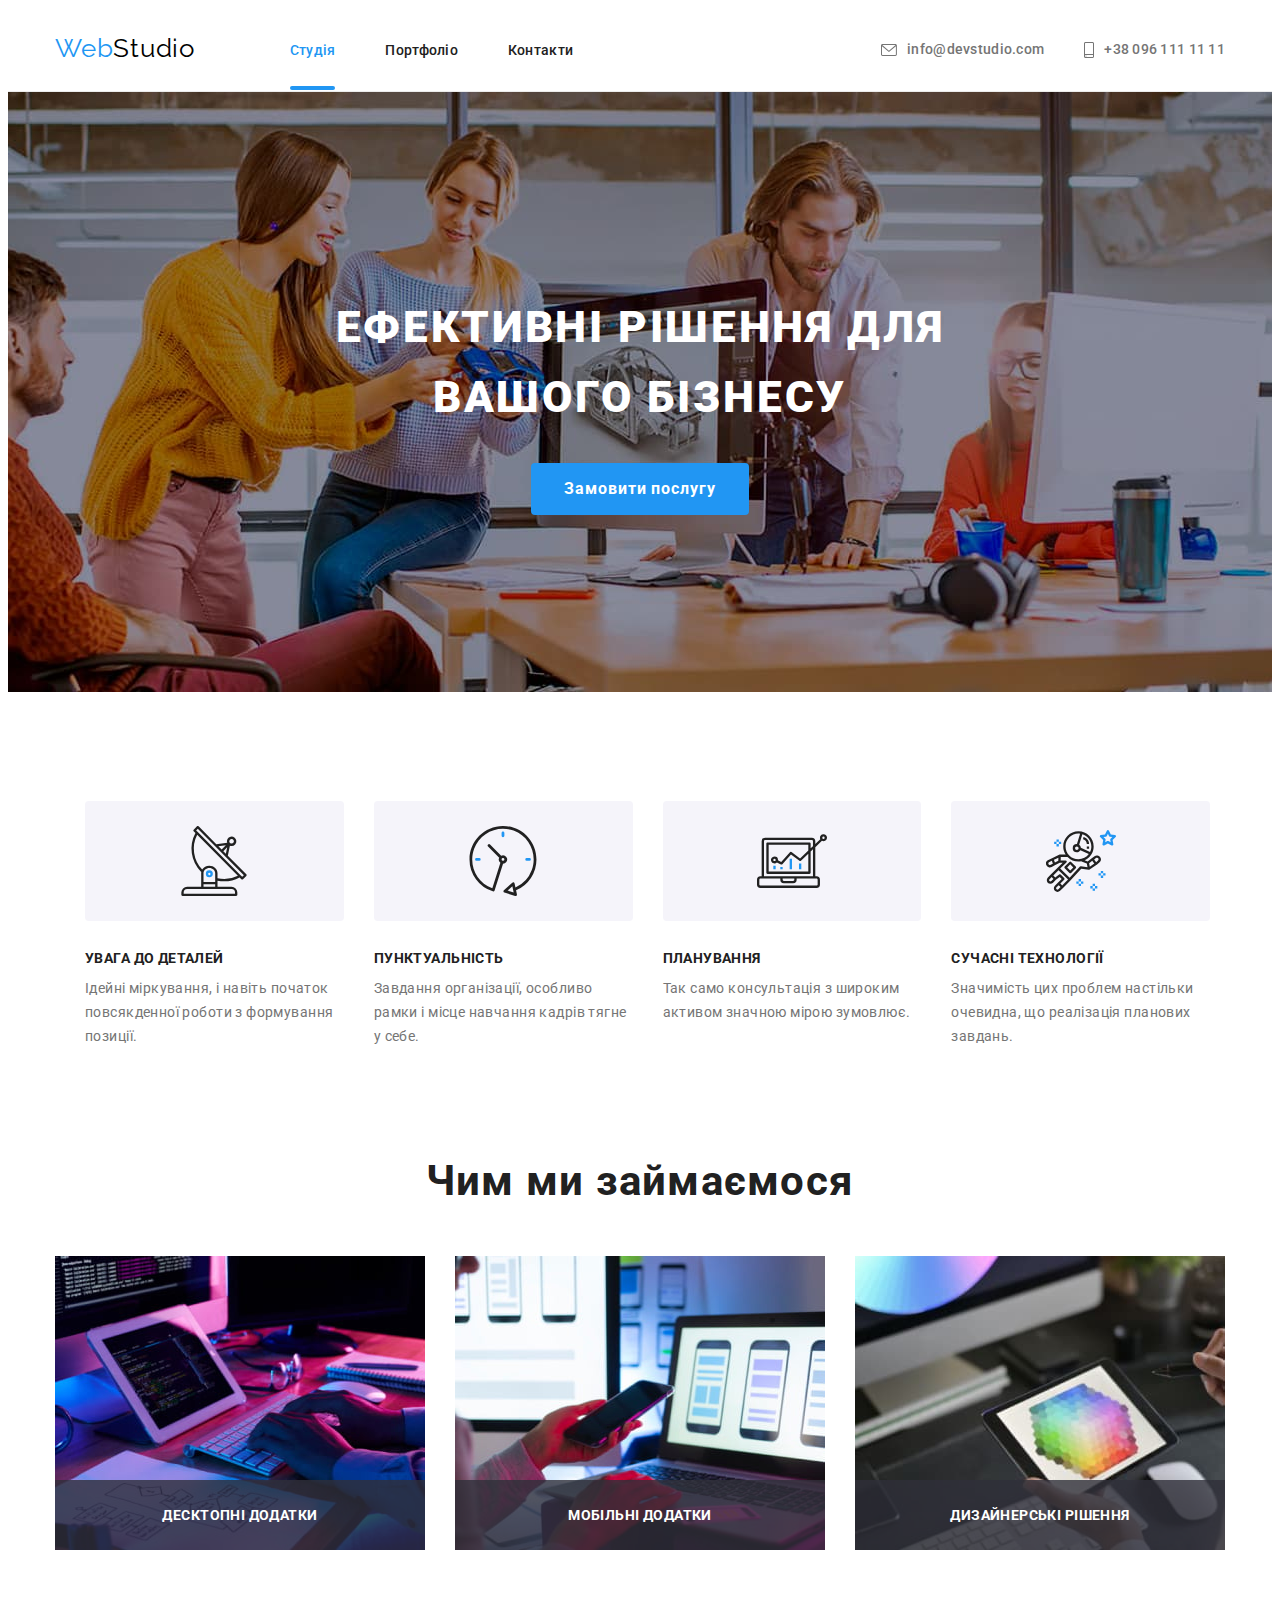
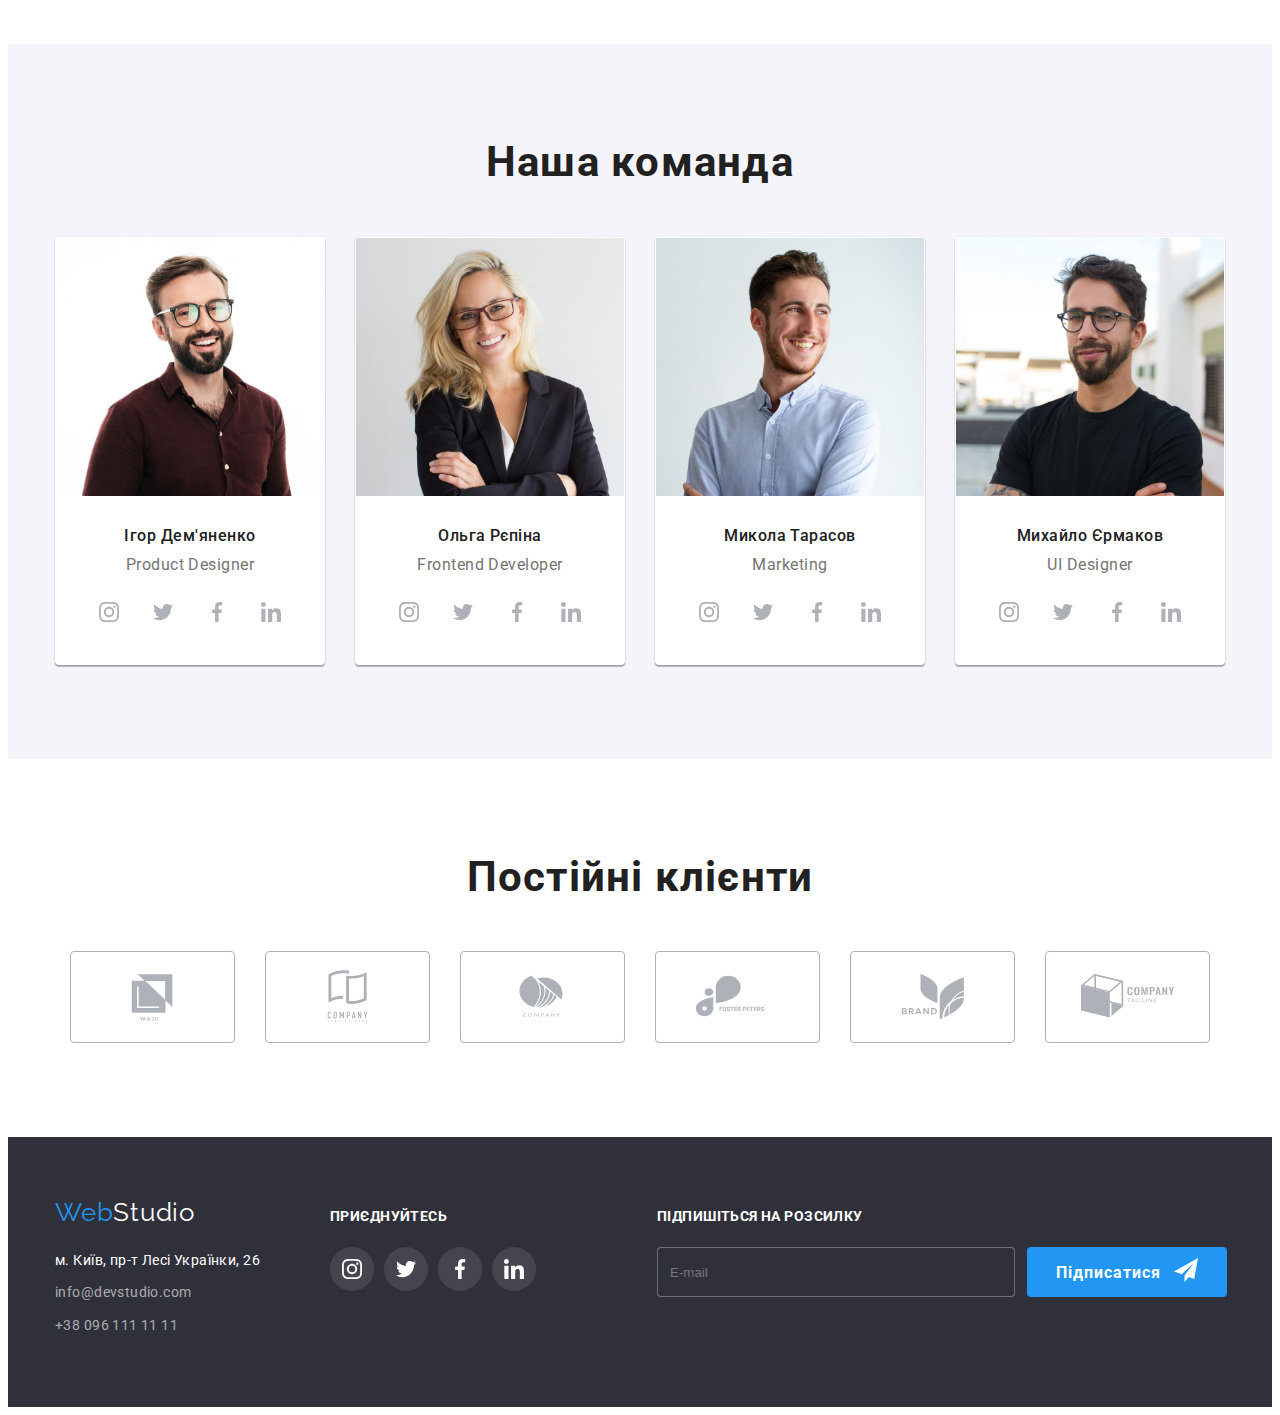
==== commit 6ecc1ad9: "fixes" ====
--- a/index.html
+++ b/index.html
@@ -445,55 +445,63 @@
     </div> 
 
     <div class="menu-container js-menu-container" id="mobile-menu" data-mobile-menu>
-        <button type="button" class="menu-toggle js-close-menu">
-            <svg width="40" height="40">
-                <use class="icon-close" href="./img/icon.svg#icon-close"></use>
-            </svg>
-        </button>
-        <ul class="menu-site">
-            <li class="menu-site_list">
-                <a class="menu-site_link current" href="./index.html">Студія</a>
-            </li>
-            <li class="menu-site_list">
-                <a class="menu-site_link" href="./portfolio.html">Портфоліо</a>
-            </li>
-            <li class="menu-site_list">
-                <a class="menu-site_link" href="#">Контакти</a>
-            </li>
-        </ul>
-        <ul class="menu-contacts">
-            <li class="menu-contacts_list">
-                <a class="menu-contacts_tel" href="tel:+380961111111">
-                    <span class="menu-contacts_phone">+38 096 111 11 11</span>
-                </a>
-            </li>
-            <li class="menu-contacts_list">
-                <a class="menu-contacts_email" href="mailto:info@devstudio.com">
-                    <span class="menu-contacts_mail">info@devstudio.com</span>
-                </a>
-            </li>
-        </ul>
-        <ul class="menu-social">
-            <li class="menu-social_item">
-                <a class="menu-social_link" href="#">
-                    Instagram<span class="line">|</span>
-                </a>
-            </li>
-            <li class="menu-social_item">
-                <a class="menu-social_link" href="#">
-                    Twitter<span class="line">|</span>
-                </a>
-            </li>
-            <li class="menu-social_item">
-                <a class="menu-social_link" href="#">
-                    Facebook<span class="line">|</span>
-                </a>
-            </li>
-            <li class="menu-social_item">
-                <a class="menu-social_link" href="#">
-                    LinkedIn</a>
-            </li>
-        </ul>
+        <div class="container">
+            <div class="menu-content">
+                <div>
+                    <button type="button" class="menu-toggle js-close-menu">
+                        <svg width="40" height="40">
+                            <use class="icon-close" href="./img/icon.svg#icon-close"></use>
+                        </svg>
+                    </button>
+                    <ul class="menu-site">
+                        <li class="menu-site_list">
+                            <a class="menu-site_link current" href="./index.html">Студія</a>
+                        </li>
+                        <li class="menu-site_list">
+                            <a class="menu-site_link" href="./portfolio.html">Портфоліо</a>
+                        </li>
+                        <li class="menu-site_list">
+                            <a class="menu-site_link" href="#">Контакти</a>
+                        </li>
+                    </ul>
+                </div>
+                <div>
+                    <ul class="menu-contacts">
+                        <li class="menu-contacts_list">
+                            <a class="menu-contacts_tel" href="tel:+380961111111">
+                                <span class="menu-contacts_phone">+38 096 111 11 11</span>
+                            </a>
+                        </li>
+                        <li class="menu-contacts_list">
+                            <a class="menu-contacts_email" href="mailto:info@devstudio.com">
+                                <span class="menu-contacts_mail">info@devstudio.com</span>
+                            </a>
+                        </li>
+                    </ul>
+                    <ul class="menu-social">
+                        <li class="menu-social_item">
+                            <a class="menu-social_link" href="#">
+                                Instagram<span class="line">|</span>
+                            </a>
+                        </li>
+                        <li class="menu-social_item">
+                            <a class="menu-social_link" href="#">
+                                Twitter<span class="line">|</span>
+                            </a>
+                        </li>
+                        <li class="menu-social_item">
+                            <a class="menu-social_link" href="#">
+                                Facebook<span class="line">|</span>
+                            </a>
+                        </li>
+                        <li class="menu-social_item">
+                            <a class="menu-social_link" href="#">
+                                LinkedIn</a>
+                        </li>
+                    </ul> 
+                </div>
+            </div>
+        </div>
     </div>
 
     <script src="./js/modal.js"></script>
--- a/css/main.min.css
+++ b/css/main.min.css
@@ -1 +1 @@
-:root{--primary-text-color: #757575;--title-text-color: #212121;--accent-color: #2196f3;--primary-white-color: #ffffff;--primary-black-color: #2f303a;--text-grey-color: rgba(117, 117, 117, 1)}.menu-site_link.current:hover,.menu-site_link.current:focus{color:var(--accent-color);position:relative;padding-top:2px}.menu-site_link.current:hover::after,.menu-site_link.current:focus::after{content:"";display:inline-block;width:100%;height:4px;left:0;bottom:-2px;background-color:var(--accent-color);border-radius:2px;position:absolute}html{-webkit-box-sizing:border-box;box-sizing:border-box}*,* ::before,* ::after{-webkit-box-sizing:inherit;box-sizing:inherit}header{border-bottom:1px solid #ececec;position:relative}body{background-color:var(--primary-white-color);color:var(--primary-text-color);font-family:Roboto,sans-serif}body.modal-open{overflow:hidden}body.mobil-menu-open{overflow-y:noscroll}h2,h3,h4,p{margin-top:0;margin-bottom:0}.section{padding-top:60px;padding-bottom:60px}@media screen and (min-width: 480px){.section{padding-top:60px;padding-bottom:60px}}@media screen and (min-width: 1200px){.section{padding-top:94px;padding-bottom:94px}}.container{min-width:250px;max-width:1200px;margin-right:auto;margin-left:auto;padding-right:15px;padding-left:15px}@media screen and (min-width: 1200px){.container{width:1200px;margin-right:auto;margin-left:auto}}@media screen and (max-width: 479){.container{width:100%}}@media screen and (max-width: 767){.container{width:450px}}@media screen and (min-width: 768){.container{width:738}}img{display:block;max-width:100%;height:auto;-o-object-fit:cover;object-fit:cover;margin-right:0}ul{list-style:none;margin-top:0;margin-bottom:0}.title{color:var(--title-text-color);font-weight:700;font-size:36px;line-height:1.17;letter-spacing:.03em;text-align:center;margin-bottom:30px}@media screen and (min-width: 480px){.title{font-size:calc(1rem + 2vw);margin-bottom:50px}}@media screen and (max-width: 1200px){.title{font-size:calc(1rem + 2vw);margin-bottom:50px}}.logo{color:var(--accent-color);font-family:Raleway;text-decoration:none;font-size:26px;line-height:1.2;letter-spacing:.03em}.logo-studio{color:#000;font-family:Raleway;text-decoration:none;font-size:26px;line-height:1.2;letter-spacing:.03em}.link-logo{text-decoration:none}.link{color:var(--title-text-color);text-decoration:none;font-family:Roboto,sans-serif;font-weight:500;font-size:14px;line-height:1.17;letter-spacing:.02em;-webkit-transition-property:background-color;transition-property:background-color;-webkit-transition-duration:250ms;transition-duration:250ms;-webkit-transition-timing-function:cubic-bezier(0.4, 0, 0.2, 1);transition-timing-function:cubic-bezier(0.4, 0, 0.2, 1)}.link:hover,.link:focus{color:var(--accent-color);-webkit-transition:color 250ms cubic-bezier(0.4, 0, 0.2, 1);transition:color 250ms cubic-bezier(0.4, 0, 0.2, 1)}.link .email,.link .tel{color:var(--text-grey-color);font-weight:500;font-size:14px;line-height:1.17;letter-spacing:.02em;text-decoration:none;margin:0;padding-right:0;padding-left:0}.link.current{color:var(--accent-color);position:relative;padding-top:32px}.link.current::after{content:"";display:inline-block;width:100%;height:4px;left:0;bottom:-32px;background-color:var(--accent-color);border-radius:2px;position:absolute}.visually-hidden{position:absolute;white-space:nowrap;width:1px;height:1px;overflow:hidden;border:0;padding:0;clip:rect(0 0 0 0);-webkit-clip-path:inset(50%);clip-path:inset(50%);margin:1px}.primary-button{display:inline-block;border:1px solid rgba(0,0,0,0);border-radius:4px;padding:10px 32px;min-width:216px;background-color:var(--accent-color);color:var(--primary-white-color);font-family:Roboto,sans-serif;font-weight:700;font-size:16px;line-height:1.9;letter-spacing:.06em;text-align:center}.section__activities{padding-top:0;padding-bottom:94px}@media(max-width: 1200px){.section__activities{display:none}}.activities .title{margin-top:0;margin-bottom:50px}.activities__list{display:-webkit-box;display:-ms-flexbox;display:flex;gap:30px;padding-left:0;-webkit-box-pack:center;-ms-flex-pack:center;justify-content:center}.activities__card{position:relative;width:370px;height:294px}.activities__description{position:absolute;width:100%;height:70px;right:0;bottom:0;display:block;margin:0;padding:27px 0;font-family:"Roboto";font-style:normal;font-weight:700;font-size:14px;line-height:1.15;text-align:center;letter-spacing:.03em;text-transform:uppercase;background-color:rgba(47,48,58,.8);color:#fff}.clients{padding-top:60px;padding-bottom:60px}@media screen and (min-width: 1200px){.clients{padding-top:94px;padding-bottom:94px}}.clients__list{display:-webkit-box;display:-ms-flexbox;display:flex;-ms-flex-wrap:wrap;flex-wrap:wrap;padding-left:0;margin:-15px;-webkit-box-align:center;-ms-flex-align:center;align-items:center;-webkit-box-pack:center;-ms-flex-pack:center;justify-content:center}@media screen and (min-width: 1200px){.clients__list{-ms-flex-wrap:nowrap;flex-wrap:nowrap;margin-left:auto;margin-right:auto}}.clients__items{width:calc((100% - 60px)/2);margin:15px}@media screen and (min-width: 768px){.clients__items{width:calc((100% - 90px)/3)}}@media screen and (min-width: 1200px){.clients__items{width:calc((100% - 150px)/6);gap:30px}}.clients__icon{fill:#afb1b8}.clients__link:hover .clients__icon,.clients__link:focus .clients__icon{fill:var(--accent-color);-webkit-transition:fill 250ms cubic-bezier(0.4, 0, 0.2, 1);transition:fill 250ms cubic-bezier(0.4, 0, 0.2, 1)}.clients__link{display:-webkit-box;display:-ms-flexbox;display:flex;width:100%;height:92px;border:1px solid #afb1b8;border-radius:4px;-webkit-box-align:center;-ms-flex-align:center;align-items:center;-webkit-box-pack:center;-ms-flex-pack:center;justify-content:center;-webkit-transition-property:background-color;transition-property:background-color;-webkit-transition-duration:250ms;transition-duration:250ms;-webkit-transition-timing-function:cubic-bezier(0.4, 0, 0.2, 1);transition-timing-function:cubic-bezier(0.4, 0, 0.2, 1)}.clients__link:hover,.clients__link:focus{border-color:var(--accent-color);-webkit-transition:border-color 250ms cubic-bezier(0.4, 0, 0.2, 1);transition:border-color 250ms cubic-bezier(0.4, 0, 0.2, 1)}.excellence__list{padding-left:0px;margin:0 auto}@media screen and (min-width: 768px){.excellence__list{display:-webkit-box;display:-ms-flexbox;display:flex;-ms-flex-wrap:wrap;flex-wrap:wrap;margin:-15px}}@media screen and (min-width: 1200px){.excellence__list{display:-webkit-box;display:-ms-flexbox;display:flex;padding-left:15px;margin:0;-webkit-box-pack:center;-ms-flex-pack:center;justify-content:center;-ms-flex-wrap:nowrap;flex-wrap:nowrap}}.excellence__title{margin-top:0;margin-bottom:10px;color:var(--title-text-color);text-transform:uppercase;text-align:center;font-weight:700;font-size:14px;line-height:1.14;letter-spacing:.03em}@media screen and (min-width: 768px){.excellence__title{text-align:left}}.excellence__text{margin-top:0;margin-bottom:0;font-size:14px;line-height:1.7;letter-spacing:.03em}.excellence__item{min-width:200px}@media screen and (max-width: 767px){.excellence__item:not(:last-child){margin-bottom:30px}}@media screen and (min-width: 768px){.excellence__item{width:calc((100% - 60px)/2);margin:15px}}@media screen and (min-width: 1200px){.excellence__item{width:270px;gap:30px}}.excellence__item::before{content:"";display:block;height:120px;border-radius:4px;background-color:#f5f4fa;background-size:contain;background-repeat:no-repeat;background-position:center;margin-bottom:30px}.icon-antenna::before{background-image:url("../img/antenna.svg");background-size:70px 70px}.icon-clock::before{background-image:url("../img/clock.svg");background-size:70px 70px}.icon-diagram::before{background-image:url("../img/diagram.svg");background-size:70px 70px}.icon-astronaut::before{background-image:url("../img/astronaut.svg");background-size:70px 70px}.filters{display:-webkit-box;display:-ms-flexbox;display:flex;-webkit-box-pack:center;-ms-flex-pack:center;justify-content:center;gap:8px;padding-left:0;margin-bottom:50px}.filter__button{display:inline-block;background-color:#f5f4fa;color:var(--title-text-color);font-family:inherit;font-weight:500;font-size:16px;line-height:1.6;letter-spacing:.03em;padding:6px 22px;border:1px solid rgba(0,0,0,0);border-radius:4px;-webkit-transition-property:background-color;transition-property:background-color;-webkit-transition-duration:250ms;transition-duration:250ms;-webkit-transition-timing-function:cubic-bezier(0.4, 0, 0.2, 1);transition-timing-function:cubic-bezier(0.4, 0, 0.2, 1)}.filter__button:hover,.filter__button:focus{background-color:var(--accent-color);color:#fff;-webkit-box-shadow:0px 3px 1px rgba(0,0,0,.1),0px 1px 2px rgba(0,0,0,.08),0px 2px 2px rgba(0,0,0,.12);box-shadow:0px 3px 1px rgba(0,0,0,.1),0px 1px 2px rgba(0,0,0,.08),0px 2px 2px rgba(0,0,0,.12);-webkit-transition:-webkit-box-shadow 250ms cubic-bezier(0.4, 0, 0.2, 1);transition:-webkit-box-shadow 250ms cubic-bezier(0.4, 0, 0.2, 1);transition:box-shadow 250ms cubic-bezier(0.4, 0, 0.2, 1);transition:box-shadow 250ms cubic-bezier(0.4, 0, 0.2, 1), -webkit-box-shadow 250ms cubic-bezier(0.4, 0, 0.2, 1);-webkit-transition:background-color 250ms cubic-bezier(0.4, 0, 0.2, 1);transition:background-color 250ms cubic-bezier(0.4, 0, 0.2, 1);-webkit-transition:color 250ms cubic-bezier(0.4, 0, 0.2, 1);transition:color 250ms cubic-bezier(0.4, 0, 0.2, 1)}.filter__buttoncurrent{background-color:#2196f3;color:#fff;-webkit-box-shadow:0px 3px 1px rgba(0,0,0,.1),0px 1px 2px rgba(0,0,0,.08),0px 2px 2px rgba(0,0,0,.12);box-shadow:0px 3px 1px rgba(0,0,0,.1),0px 1px 2px rgba(0,0,0,.08),0px 2px 2px rgba(0,0,0,.12)}footer{background-color:var(--primary-black-color);padding-top:60px;padding-bottom:60px}@media screen and (min-width: 768px){.footer__container{display:-webkit-box;display:-ms-flexbox;display:flex;-ms-flex-wrap:wrap;flex-wrap:wrap;-webkit-box-align:center;-ms-flex-align:center;align-items:center;-ms-flex-pack:distribute;justify-content:space-around;margin-left:auto;margin-right:auto}}@media screen and (min-width: 1200px){.footer__container{display:-webkit-box;display:-ms-flexbox;display:flex;-webkit-box-align:baseline;-ms-flex-align:baseline;align-items:baseline;width:1200px;margin-right:auto;margin-left:auto}}footer .logo-studio{color:var(--primary-white-color)}footer .link-logo{display:-webkit-box;display:-ms-flexbox;display:flex;-webkit-box-pack:center;-ms-flex-pack:center;justify-content:center;padding-left:0;margin-right:0;margin-bottom:20px}@media screen and (min-width: 1200px){footer .link-logo{display:inline-block}}.address{font-style:inherit}.address__container{margin-right:0px}@media screen and (min-width: 1200px){.address__container{margin-right:70px}}.address__list{display:block;padding:0;margin-bottom:60px}@media screen and (min-width: 1200px){.address__list{display:inline-block;margin-bottom:0}}.address__items{margin-bottom:8px;text-align:center}@media screen and (min-width: 1200px){.address__items{margin-bottom:9px;text-align:left}}.address-mailing{text-decoration:none;color:#fff;font-weight:400;font-size:14px;line-height:1.7;letter-spacing:.03em}.item{text-decoration:none;color:rgba(255,255,255,.6);font-weight:400;font-size:14px;line-height:1.7;letter-spacing:.03em}.address__link:hover,.address__link:focus{color:var(--accent-color);-webkit-transition:color 250ms cubic-bezier(0.4, 0, 0.2, 1);transition:color 250ms cubic-bezier(0.4, 0, 0.2, 1)}.connect__title{font-family:"Roboto";font-style:normal;font-weight:700;font-size:14px;line-height:16px;letter-spacing:.03em;text-transform:uppercase;text-align:center;margin-bottom:20px;color:#fff}@media screen and (min-width: 1200px){.connect__title{margin-bottom:23px;text-align:left}}.connect__list{display:-webkit-box;display:-ms-flexbox;display:flex;-webkit-box-pack:center;-ms-flex-pack:center;justify-content:center;gap:10px;padding:0;margin-bottom:60px}@media screen and (min-width: 768px){.connect__list{margin-bottom:102px}}@media screen and (min-width: 1200px){.connect__list{margin-bottom:0;margin-right:93px}}.connect__link{width:44px;height:44px;display:-webkit-box;display:-ms-flexbox;display:flex;-webkit-box-align:center;-ms-flex-align:center;align-items:center;-webkit-box-pack:center;-ms-flex-pack:center;justify-content:center;background-color:#44454e;border-radius:50%;-webkit-transition-property:background-color;transition-property:background-color;-webkit-transition-duration:250ms;transition-duration:250ms;-webkit-transition-timing-function:cubic-bezier(0.4, 0, 0.2, 1);transition-timing-function:cubic-bezier(0.4, 0, 0.2, 1)}.connect__link:hover,.connect__link:focus{background-color:var(--accent-color);-webkit-transition:background-color 250ms cubic-bezier(0.4, 0, 0.2, 1);transition:background-color 250ms cubic-bezier(0.4, 0, 0.2, 1)}.connect__icon{fill:#fff}.subscribe__container{display:block}@media only screen and (min-width: 768px){.subscribe__container.self{-ms-flex-item-align:end;align-self:flex-end;-webkit-box-pack:center;-ms-flex-pack:center;justify-content:center}}.subscribe{text-align:center}@media screen and (min-width: 1200px){.subscribe{display:-webkit-box;display:-ms-flexbox;display:flex}}.subscribe__button{position:relative;padding:10px 28px;min-width:200px;height:50px;margin-left:auto;margin-right:auto;border:1px solid rgba(0,0,0,0);border-radius:4px;background-color:var(--accent-color);color:var(--primary-white-color);font-family:Roboto,sans-serif;font-weight:700;font-size:16px;line-height:1.9;letter-spacing:.06em;text-align:start;cursor:pointer}.subscribe__button::after{content:"";position:absolute;top:10px;right:28px;display:inline-block;width:24px;height:24px;background-image:url("../img/send.svg");background-repeat:no-repeat}.subscribe__input{width:calc(100% - 15px);height:50px;padding:12px 12px 12px 12px;margin-bottom:20px;margin-left:auto;margin-right:auto;border:1px solid rgba(255,255,255,.3);border-radius:4px;background-color:#2f303a;outline:none;color:var(--primary-white-color)}@media screen and (min-width: 480px){.subscribe__input{width:450px;display:block}}@media screen and (min-width: 768px){.subscribe__input{width:358px}}@media screen and (min-width: 1200px){.subscribe__input{width:358px;margin-right:12px}}.header__container{display:-webkit-box;display:-ms-flexbox;display:flex;-webkit-box-align:center;-ms-flex-align:center;align-items:center;-webkit-box-pack:justify;-ms-flex-pack:justify;justify-content:space-between}header .link-logo{display:block;padding-top:24px;padding-bottom:25px;padding-left:0}@media screen and (min-width: 1200px){header .link-logo{margin-right:93px}}.site-nav{display:-webkit-box;display:-ms-flexbox;display:flex;-webkit-box-align:center;-ms-flex-align:center;align-items:center;-webkit-box-pack:justify;-ms-flex-pack:justify;justify-content:space-between;gap:50px;padding-top:32px;padding-bottom:32px;padding-left:0}@media screen and (min-width: 768px){.site-nav{margin-right:96px}}@media screen and (min-width: 1200px){.site-nav{margin-right:308px}}.contacts{margin:0;padding-top:32px;padding-right:0;padding-bottom:32px;padding-left:0}@media screen and (min-width: 768px){.contacts{display:block;-ms-flex-line-pack:center;align-content:center;-webkit-box-pack:start;-ms-flex-pack:start;justify-content:flex-start;gap:40px;-ms-flex-wrap:wrap;flex-wrap:wrap}}@media screen and (min-width: 1200px){.contacts{display:-webkit-box;display:-ms-flexbox;display:flex;-ms-flex-line-pack:center;align-content:center;-webkit-box-pack:start;-ms-flex-pack:start;justify-content:flex-start;gap:40px;-ms-flex-wrap:nowrap;flex-wrap:nowrap}}.contacts__item{display:-webkit-box;display:-ms-flexbox;display:flex;-webkit-box-align:center;-ms-flex-align:center;align-items:center;padding-right:0;-ms-flex-wrap:nowrap;flex-wrap:nowrap}@media screen and (max-width: 1200px){.contacts__item:not(:last-child){margin-bottom:10px}}.contacts__list{display:-webkit-box;display:-ms-flexbox;display:flex;-webkit-box-align:center;-ms-flex-align:center;align-items:center;-webkit-box-pack:justify;-ms-flex-pack:justify;justify-content:space-between;padding-right:0;color:var(--text-grey-color)}.contacts__icon{fill:currentColor;margin-right:10px}.hero{background-color:#c4c4c4;text-align:center;padding:0}@media screen and (min-width: 1200px){.hero{height:600px}}.section.hero{min-height:400px}@media screen and (min-width: 1200px){.section.hero{height:600px}}.hero__container{padding-top:118px;padding-bottom:118px}@media screen and (min-width: 1200px){.hero__container{padding-top:200px;padding-bottom:200px}}.hero__overlay{width:100%;height:100%;margin-left:0;margin-right:0;background-image:-webkit-gradient(linear, left top, right top, from(rgba(47, 48, 58, 0.4)), to(rgba(47, 48, 58, 0.4))),url(../img/bgrheromob@1x.jpg);background-image:linear-gradient(to right, rgba(47, 48, 58, 0.4), rgba(47, 48, 58, 0.4)),url(../img/bgrheromob@1x.jpg);background-repeat:no-repeat;background-position:center;background-size:cover}@media(min-device-pixel-ratio: 2),(-webkit-min-device-pixel-ratio: 2),(min-resolution: 2dppx){.hero__overlay{background-image:url(../img/bgrheromob@2x.jpg)}}@media screen and (min-width: 480px){.hero__overlay{background-image:url(../img/bgrherotablet@1x.jpg)}}@media screen and (min-width: 480px)and (min-device-pixel-ratio: 2),screen and (min-width: 480px)and (-webkit-min-device-pixel-ratio: 2),screen and (min-width: 480px)and (min-resolution: 192dpi){.hero__overlay{background-image:url(../img/bgrherotablet@2x.jpg)}}@media screen and (min-width: 768px){.hero__overlay{background-image:url(../img/bgrhero.jpeg)}}@media screen and (min-width: 768px)and (min-device-pixel-ratio: 2),screen and (min-width: 768px)and (-webkit-min-device-pixel-ratio: 2),screen and (min-width: 768px)and (min-resolution: 2dppx){.hero__overlay{background-image:url(../img/bgrherodesktop@2x.jpg)}}.hero__title{margin-top:0;margin-bottom:30px;margin-right:auto;margin-left:auto;color:var(--primary-white-color);text-transform:uppercase;font-weight:900;font-size:calc(26px + .5vw);line-height:1.6;letter-spacing:.06em;text-align:center;max-width:696px}@media screen and (min-width: 1200px){.hero__title{font-size:44px}}.backdrop{position:fixed;top:0;left:0;width:100%;height:100%;background-color:rgba(0,0,0,.2);opacity:1;-webkit-transition:opacity 250ms cubic-bezier(0.4, 0, 0.2, 1);transition:opacity 250ms cubic-bezier(0.4, 0, 0.2, 1);overflow-y:scroll}.backdrop.is-hidden{opacity:0;pointer-events:none}.backdrop.is-hidden .modal{-webkit-transform:translate(-50%, -50%) scale(0.8);transform:translate(-50%, -50%) scale(0.8)}.modal{position:absolute;top:50%;left:50%;-webkit-transform:translate(-50%, -50%) scale(1);transform:translate(-50%, -50%) scale(1);overflow-y:scroll;border-radius:4px;background-color:#fff;width:90%;height:90%}@media screen and (min-width: 480px){.modal{width:450px;height:609px}}@media screen and (min-width: 1200px){.modal{width:528px;height:581px}}.close-button{position:absolute;top:8px;right:8px;width:30px;height:30px;border-radius:50%;border:1px solid rgba(0,0,0,.1);background-color:#fff;display:-webkit-box;display:-ms-flexbox;display:flex;-webkit-box-align:center;-ms-flex-align:center;align-items:center;-webkit-box-pack:center;-ms-flex-pack:center;justify-content:center;cursor:pointer}.close-icon{fill:currentColor}.close-button:hover .close-icon,.close-button:focus .close-icon{fill:#2196f3;-webkit-transition:fill 250ms cubic-bezier(0.4, 0, 0.2, 1);transition:fill 250ms cubic-bezier(0.4, 0, 0.2, 1)}.modal-title{font-family:"Roboto";font-style:normal;font-weight:700;font-size:20px;line-height:1.15;text-align:center;letter-spacing:.03em;color:#212121;padding-top:40px;padding-right:40px;padding-left:40px;padding-bottom:12px}.form-input{display:block;margin:0;padding-right:40px;padding-bottom:30px;padding-left:40px}.form-label{display:block;margin-bottom:4px;font-family:Roboto;font-style:normal;font-weight:400;font-size:12px;line-height:1.16;letter-spacing:.01em;color:#757575}.input-wrap{position:relative;margin-bottom:10px}.input-item{width:100%;height:40px;padding:12px 12px 12px 32px;border:1px solid rgba(33,33,33,.2);border-radius:4px;outline:none}.input-item:focus{border-color:var(--accent-color);cursor:pointer}.input-icon{position:absolute;top:50%;left:12px;-webkit-transform:translateY(-50%);transform:translateY(-50%);fill:#212121}.input-wrap:focus-within .input-icon{fill:#2196f3;-webkit-transition:fill 250ms cubic-bezier(0.4, 0, 0.2, 1);transition:fill 250ms cubic-bezier(0.4, 0, 0.2, 1)}.form-textarea{border:1px solid rgba(33,33,33,.2);border-radius:4px;width:100%;height:120px;padding:12px;margin-bottom:20px;resize:none;font-family:"Roboto";font-size:12px;color:rgba(117,117,117,.5)}.form-textarea:focus{border-color:#2196f3}.checkbox-input{-webkit-appearance:none;-moz-appearance:none;appearance:none}.checkbox-label{position:relative;top:0;left:1%;padding-left:24px;margin-bottom:30px;font-family:"Roboto";font-weight:400;font-size:12px;line-height:1.17;letter-spacing:.03em}@media screen and (min-width: 1200px){.checkbox-label{left:4%;font-size:14px;line-height:1.7}}.checkbox-label-terms{color:var(--accent-color);font-family:"Roboto";font-weight:400;font-size:12px;line-height:1.17;letter-spacing:.03em}@media screen and (min-width: 1200px){.checkbox-label-terms{font-size:14px;line-height:1.7}}.checkbox-label::before{content:"";position:absolute;top:0;left:0;width:16px;height:15px;border:1px solid #212121;border-radius:2px}.checkbox-label::after{content:"";position:absolute;top:0;left:0;width:16px;height:15px;background-image:url("../img/iconcheck.svg");background-color:#2196f3;background-size:contain;background-repeat:no-repeat;border:1px solid #2196f3;border-radius:2px;opacity:0}.checkbox-input:checked+.checkbox-label::after{opacity:1}.form-button{display:block;margin:auto;-webkit-box-shadow:0px 4px 4px rgba(0,0,0,.15);box-shadow:0px 4px 4px rgba(0,0,0,.15);-webkit-transition:-webkit-box-shadow 250ms cubic-bezier(0.4, 0, 0.2, 1);transition:-webkit-box-shadow 250ms cubic-bezier(0.4, 0, 0.2, 1);transition:box-shadow 250ms cubic-bezier(0.4, 0, 0.2, 1);transition:box-shadow 250ms cubic-bezier(0.4, 0, 0.2, 1), -webkit-box-shadow 250ms cubic-bezier(0.4, 0, 0.2, 1)}.projects__list{display:-webkit-box;display:-ms-flexbox;display:flex;-ms-flex-wrap:wrap;flex-wrap:wrap;gap:30px;-ms-flex-preferred-size:calc((100% - 30px)/3);flex-basis:calc((100% - 30px)/3);padding:0;margin:0;text-decoration:none}.project__link{text-decoration:none;color:var(--primary-text-color);-webkit-box-shadow:0px 1px 1px rgba(0,0,0,.12),0px 4px 4px rgba(0,0,0,.06),1px 4px 6px rgba(0,0,0,.16);box-shadow:0px 1px 1px rgba(0,0,0,.12),0px 4px 4px rgba(0,0,0,.06),1px 4px 6px rgba(0,0,0,.16)}.project__card{position:relative;width:370px;height:294px;padding:63px,24px;overflow:hidden}.project__description{position:absolute;width:100%;height:100%;top:0;left:0;padding:63px 24px;background-color:rgba(33,150,243,.9);color:#fff;-webkit-transform:translateY(100%);transform:translateY(100%);-webkit-transition:-webkit-transform 250ms cubic-bezier(0.4, 0, 0.2, 1);transition:-webkit-transform 250ms cubic-bezier(0.4, 0, 0.2, 1);transition:transform 250ms cubic-bezier(0.4, 0, 0.2, 1);transition:transform 250ms cubic-bezier(0.4, 0, 0.2, 1), -webkit-transform 250ms cubic-bezier(0.4, 0, 0.2, 1)}.project__card:hover .project__description{-webkit-transform:translateY(0);transform:translateY(0);-webkit-transition:-webkit-transform 250ms cubic-bezier(0.4, 0, 0.2, 1);transition:-webkit-transform 250ms cubic-bezier(0.4, 0, 0.2, 1);transition:transform 250ms cubic-bezier(0.4, 0, 0.2, 1);transition:transform 250ms cubic-bezier(0.4, 0, 0.2, 1), -webkit-transform 250ms cubic-bezier(0.4, 0, 0.2, 1)}.project__content{font-family:Roboto;font-size:18px;line-height:1.55;letter-spacing:.03em;color:#fff;margin:0}.project__remark{display:block;max-width:370px;border:1px solid #eee;border-top:rgba(0,0,0,0);padding:20px 24px;margin:0}.project__title{color:var(--title-text-color);font-weight:700;font-size:18px;line-height:2;letter-spacing:.06em;margin-bottom:4px;text-decoration:none}.project__text{color:var(--primary-text-color);font-size:16px;line-height:1.9;letter-spacing:.03em;text-decoration:none}.project:hover,.project:focus{-webkit-box-shadow:0px 1px 1px rgba(0,0,0,.12),0px 4px 4px rgba(0,0,0,.06),1px 4px 6px rgba(0,0,0,.16);box-shadow:0px 1px 1px rgba(0,0,0,.12),0px 4px 4px rgba(0,0,0,.06),1px 4px 6px rgba(0,0,0,.16);-webkit-transition:-webkit-box-shadow 250ms cubic-bezier(0.4, 0, 0.2, 1);transition:-webkit-box-shadow 250ms cubic-bezier(0.4, 0, 0.2, 1);transition:box-shadow 250ms cubic-bezier(0.4, 0, 0.2, 1);transition:box-shadow 250ms cubic-bezier(0.4, 0, 0.2, 1), -webkit-box-shadow 250ms cubic-bezier(0.4, 0, 0.2, 1)}.team__list{-webkit-box-pack:center;-ms-flex-pack:center;justify-content:center;padding-left:0}@media screen and (min-width: 768px){.team__list{display:-webkit-box;display:-ms-flexbox;display:flex;-ms-flex-wrap:wrap;flex-wrap:wrap;margin:-15px}}@media screen and (min-width: 1200px){.team__list{display:-webkit-box;display:-ms-flexbox;display:flex;-ms-flex-wrap:nowrap;flex-wrap:nowrap;-webkit-box-pack:center;-ms-flex-pack:center;justify-content:center;padding-left:0}}.team{background-color:#f5f4fa}.team__card{display:block;background-color:var(--primary-white-color);border:1px solid rgba(0,0,0,0);min-width:250px;height:auto;text-align:center;-webkit-box-shadow:0px 1px 3px rgba(0,0,0,.12),0px 1px 1px rgba(0,0,0,.14),0px 2px 1px rgba(0,0,0,.2);box-shadow:0px 1px 3px rgba(0,0,0,.12),0px 1px 1px rgba(0,0,0,.14),0px 2px 1px rgba(0,0,0,.2);border-radius:0px 0px 4px 4px;margin-right:auto;margin-left:auto;padding-bottom:30px}@media screen and (max-width: 767px){.team__card:not(:last-child){margin-bottom:30px}}@media screen and (min-width: 480px){.team__card{width:450px}}@media screen and (min-width: 768px){.team__card{width:calc((100% - 60px)/2);margin:15px}}@media screen and (min-width: 1200px){.team__card{width:270px;height:428px;gap:30px}}.team__card img{max-width:100%}.team__container{padding-top:30px;padding-bottom:0}.team__title{color:var(--title-text-color);font-weight:500;font-size:16px;line-height:1.19;letter-spacing:.03em;margin-top:0;margin-bottom:10px}.team__text{font-size:16px;line-height:1.19;letter-spacing:.03em;margin-top:0;margin-bottom:16px}.team-connect__list{display:-webkit-box;display:-ms-flexbox;display:flex;-webkit-box-pack:center;-ms-flex-pack:center;justify-content:center;gap:10px;padding:0;margin-top:16px}.team-connect__icon{fill:#afb1b8}.team-connect__link:hover .team-connect__icon,.team-connect__link:focus .team-connect__icon{fill:#fff;-webkit-transition:fill 250ms cubic-bezier(0.4, 0, 0.2, 1);transition:fill 250ms cubic-bezier(0.4, 0, 0.2, 1)}.team-connect__link{width:44px;height:44px;display:-webkit-box;display:-ms-flexbox;display:flex;-webkit-box-align:center;-ms-flex-align:center;align-items:center;-webkit-box-pack:center;-ms-flex-pack:center;justify-content:center;background-color:#fff;border-radius:50%;-webkit-transition-property:background-color;transition-property:background-color;-webkit-transition-duration:250ms;transition-duration:250ms;-webkit-transition-timing-function:cubic-bezier(0.4, 0, 0.2, 1);transition-timing-function:cubic-bezier(0.4, 0, 0.2, 1)}.team-connect__link:hover,.team-connect__link:focus{background-color:var(--accent-color);fill:#fff;-webkit-transition:fill 250ms cubic-bezier(0.4, 0, 0.2, 1);transition:fill 250ms cubic-bezier(0.4, 0, 0.2, 1)}.menu{display:-webkit-box;display:-ms-flexbox;display:flex}@media screen and (max-width: 767px){.menu{display:none}}@media screen and (min-width: 768){.menu{-webkit-box-align:center;-ms-flex-align:center;align-items:center;-webkit-box-pack:justify;-ms-flex-pack:justify;justify-content:space-between}}.menu-toggle{display:-webkit-inline-box;display:-ms-inline-flexbox;display:inline-flex;margin:0;padding:0;border:none;background-color:rgba(0,0,0,0);fill:var(--title-text-color)}.menu-toggle:hover,.menu-toggle:focus{fill:var(--accent-color)}@media screen and (min-width: 768px){.menu-toggle{display:none}}.menu-container{position:fixed;top:0;left:0;width:100vw;height:100vh;padding:48px 40px;background-color:var(--primary-white-color);z-index:999;overflow:auto;-webkit-transform:translateX(100%);transform:translateX(100%);-webkit-transition:-webkit-transform 250ms ease-in-out;transition:-webkit-transform 250ms ease-in-out;transition:transform 250ms ease-in-out;transition:transform 250ms ease-in-out, -webkit-transform 250ms ease-in-out}@media screen and (min-width: 480){.menu-container{display:none}}.menu-container.is-open{-webkit-transform:translateX(0);transform:translateX(0)}.menu-container .menu-toggle{position:absolute;top:10px;right:15px;fill:var(--title-text-color)}.menu-container .menu-toggle:hover,.menu-container .menu-toggle:focus{fill:var(--accent-color)}.menu-site{display:block;padding:0;margin-bottom:302px}.menu-site_list:not(:last-child){margin-bottom:32px}.menu-site_link{text-decoration:none;font-family:Roboto;font-style:normal;font-weight:500;font-size:40px;line-height:1.17;letter-spacing:.02em;color:var(--title-text-color)}.menu-site_link:hover,.menu-site_link:focus{color:var(--accent-color);-webkit-transition:color 250ms cubic-bezier(0.4, 0, 0.2, 1);transition:color 250ms cubic-bezier(0.4, 0, 0.2, 1)}.menu-site_link.current:hover,.menu-site_link.current:focus{color:var(--accent-color);-webkit-transition:color 250ms cubic-bezier(0.4, 0, 0.2, 1);transition:color 250ms cubic-bezier(0.4, 0, 0.2, 1)}.menu-contacts{padding:0;margin-bottom:64px}.menu-contacts_list:not(:last-child){margin-bottom:32px}.menu-contacts_phone{text-decoration:none;font-family:Roboto;font-style:normal;font-weight:500;font-size:34px;line-height:1.17;letter-spacing:.02em;color:var(--accent-color);margin-bottom:32px}.menu-contacts_tel{text-decoration:none}.menu-contacts_email{text-decoration:none;font-family:Roboto;font-style:normal;font-weight:500;font-size:24px;line-height:1.17;letter-spacing:.02em;color:var(--primary-text-color)}.menu-social{display:-webkit-inline-box;display:-ms-inline-flexbox;display:inline-flex;padding:0;margin:0 43px 0 0}.menu-social_link{text-decoration:none;font-family:Roboto;font-style:normal;font-weight:500;font-size:18px;line-height:1.2;letter-spacing:.02em;color:var(--accent-color)}.menu-social_item:not(:last-child){margin-right:10px}.line{color:rgba(33,33,33,.2);margin-left:10px}/*# sourceMappingURL=main.min.css.map */+:root{--primary-text-color: #757575;--title-text-color: #212121;--accent-color: #2196f3;--primary-white-color: #ffffff;--primary-black-color: #2f303a;--text-grey-color: rgba(117, 117, 117, 1)}.menu-site_link.current:hover,.menu-site_link.current:focus{color:var(--accent-color);position:relative;padding-top:2px}.menu-site_link.current:hover::after,.menu-site_link.current:focus::after{content:"";display:inline-block;width:100%;height:4px;left:0;bottom:-2px;background-color:var(--accent-color);border-radius:2px;position:absolute}html{-webkit-box-sizing:border-box;box-sizing:border-box}*,* ::before,* ::after{-webkit-box-sizing:inherit;box-sizing:inherit}header{border-bottom:1px solid #ececec;position:relative}body{background-color:var(--primary-white-color);color:var(--primary-text-color);font-family:Roboto,sans-serif}body.modal-open{overflow:hidden}body.mobil-menu-open{overflow-y:noscroll}h2,h3,h4,p{margin-top:0;margin-bottom:0}.section{padding-top:60px;padding-bottom:60px}@media screen and (min-width: 480px){.section{padding-top:60px;padding-bottom:60px}}@media screen and (min-width: 1200px){.section{padding-top:94px;padding-bottom:94px}}.container{width:100vw;margin-right:auto;margin-left:auto;padding-right:15px;padding-left:15px}@media screen and (min-width: 1200px){.container{width:1200px;margin-right:auto;margin-left:auto}}@media screen and (max-width: 479){.container{width:100%}}@media screen and (max-width: 767){.container{width:450px}}@media screen and (min-width: 768){.container{width:748}}img{display:block;min-width:100%;height:auto;-o-object-fit:cover;object-fit:cover;margin-right:0}ul{list-style:none;margin-top:0;margin-bottom:0}.title{color:var(--title-text-color);font-weight:700;font-size:36px;line-height:1.17;letter-spacing:.03em;text-align:center;margin-bottom:30px}@media screen and (min-width: 480px){.title{font-size:calc(1rem + 2vw);margin-bottom:50px}}@media screen and (max-width: 1200px){.title{font-size:calc(1rem + 2vw);margin-bottom:50px}}.logo{color:var(--accent-color);font-family:Raleway;text-decoration:none;font-size:26px;line-height:1.2;letter-spacing:.03em}.logo-studio{color:#000;font-family:Raleway;text-decoration:none;font-size:26px;line-height:1.2;letter-spacing:.03em}.link-logo{text-decoration:none}.link{color:var(--title-text-color);text-decoration:none;font-family:Roboto,sans-serif;font-weight:500;font-size:14px;line-height:1.17;letter-spacing:.02em;-webkit-transition-property:background-color;transition-property:background-color;-webkit-transition-duration:250ms;transition-duration:250ms;-webkit-transition-timing-function:cubic-bezier(0.4, 0, 0.2, 1);transition-timing-function:cubic-bezier(0.4, 0, 0.2, 1)}.link:hover,.link:focus{color:var(--accent-color);-webkit-transition:color 250ms cubic-bezier(0.4, 0, 0.2, 1);transition:color 250ms cubic-bezier(0.4, 0, 0.2, 1)}.link.email,.link.tel{color:var(--text-grey-color);font-weight:500;font-size:14px;line-height:1.17;letter-spacing:.02em;text-decoration:none;margin:0;padding-right:0;padding-left:0}.link.current{color:var(--accent-color);position:relative;padding-top:32px}.link.current::after{content:"";display:inline-block;width:100%;height:4px;left:0;bottom:-32px;background-color:var(--accent-color);border-radius:2px;position:absolute}.visually-hidden{position:absolute;white-space:nowrap;width:1px;height:1px;overflow:hidden;border:0;padding:0;clip:rect(0 0 0 0);-webkit-clip-path:inset(50%);clip-path:inset(50%);margin:1px}.primary-button{display:inline-block;border:1px solid rgba(0,0,0,0);border-radius:4px;padding:10px 32px;min-width:216px;background-color:var(--accent-color);color:var(--primary-white-color);font-family:Roboto,sans-serif;font-weight:700;font-size:16px;line-height:1.9;letter-spacing:.06em;text-align:center;cursor:pointer}.section__activities{padding-top:0;padding-bottom:94px}@media(max-width: 1200px){.section__activities{display:none}}.activities .title{margin-top:0;margin-bottom:50px}.activities__list{display:-webkit-box;display:-ms-flexbox;display:flex;gap:30px;padding-left:0;-webkit-box-pack:center;-ms-flex-pack:center;justify-content:center}.activities__card{position:relative;width:370px;height:294px}.activities__description{position:absolute;width:100%;height:70px;right:0;bottom:0;display:block;margin:0;padding:27px 0;font-family:"Roboto";font-style:normal;font-weight:700;font-size:14px;line-height:1.15;text-align:center;letter-spacing:.03em;text-transform:uppercase;background-color:rgba(47,48,58,.8);color:#fff}.clients{padding-top:60px;padding-bottom:60px}@media screen and (min-width: 1200px){.clients{padding-top:94px;padding-bottom:94px}}.clients__list{display:-webkit-box;display:-ms-flexbox;display:flex;-ms-flex-wrap:wrap;flex-wrap:wrap;padding-left:0;margin:-15px;-webkit-box-align:center;-ms-flex-align:center;align-items:center;-webkit-box-pack:center;-ms-flex-pack:center;justify-content:center}@media screen and (min-width: 1200px){.clients__list{-ms-flex-wrap:nowrap;flex-wrap:nowrap;margin-left:auto;margin-right:auto}}.clients__items{width:calc((100% - 60px)/2);margin:15px}@media screen and (min-width: 768px){.clients__items{width:calc((100% - 90px)/3)}}@media screen and (min-width: 1200px){.clients__items{width:calc((100% - 150px)/6);gap:30px}}.clients__icon{fill:#afb1b8}.clients__link:hover .clients__icon,.clients__link:focus .clients__icon{fill:var(--accent-color);-webkit-transition:fill 250ms cubic-bezier(0.4, 0, 0.2, 1);transition:fill 250ms cubic-bezier(0.4, 0, 0.2, 1)}.clients__link{display:-webkit-box;display:-ms-flexbox;display:flex;width:100%;height:92px;border:1px solid #afb1b8;border-radius:4px;-webkit-box-align:center;-ms-flex-align:center;align-items:center;-webkit-box-pack:center;-ms-flex-pack:center;justify-content:center;-webkit-transition-property:background-color;transition-property:background-color;-webkit-transition-duration:250ms;transition-duration:250ms;-webkit-transition-timing-function:cubic-bezier(0.4, 0, 0.2, 1);transition-timing-function:cubic-bezier(0.4, 0, 0.2, 1)}.clients__link:hover,.clients__link:focus{border-color:var(--accent-color);-webkit-transition:border-color 250ms cubic-bezier(0.4, 0, 0.2, 1);transition:border-color 250ms cubic-bezier(0.4, 0, 0.2, 1)}.excellence__list{padding-left:0px;margin:0 auto}@media screen and (min-width: 768px){.excellence__list{display:-webkit-box;display:-ms-flexbox;display:flex;-ms-flex-wrap:wrap;flex-wrap:wrap;margin:-15px}}@media screen and (min-width: 1200px){.excellence__list{display:-webkit-box;display:-ms-flexbox;display:flex;padding-left:15px;margin:0;-webkit-box-pack:center;-ms-flex-pack:center;justify-content:center;-ms-flex-wrap:nowrap;flex-wrap:nowrap}}.excellence__title{margin-top:0;margin-bottom:10px;color:var(--title-text-color);text-transform:uppercase;text-align:center;font-weight:700;font-size:14px;line-height:1.14;letter-spacing:.03em}@media screen and (min-width: 768px){.excellence__title{text-align:left}}.excellence__text{margin-top:0;margin-bottom:0;font-size:14px;line-height:1.7;letter-spacing:.03em}.excellence__item{min-width:200px}@media screen and (max-width: 767px){.excellence__item:not(:last-child){margin-bottom:30px}}@media screen and (min-width: 768px){.excellence__item{width:calc((100% - 60px)/2);margin:15px}}@media screen and (min-width: 1200px){.excellence__item{width:270px;gap:30px}}.excellence__item::before{content:"";display:block;height:120px;border-radius:4px;background-color:#f5f4fa;background-size:contain;background-repeat:no-repeat;background-position:center;margin-bottom:30px}.icon-antenna::before{background-image:url("../img/antenna.svg");background-size:70px 70px}.icon-clock::before{background-image:url("../img/clock.svg");background-size:70px 70px}.icon-diagram::before{background-image:url("../img/diagram.svg");background-size:70px 70px}.icon-astronaut::before{background-image:url("../img/astronaut.svg");background-size:70px 70px}.filters{display:-webkit-box;display:-ms-flexbox;display:flex;-webkit-box-align:baseline;-ms-flex-align:baseline;align-items:baseline;-ms-flex-wrap:wrap;flex-wrap:wrap;-webkit-box-pack:center;-ms-flex-pack:center;justify-content:center;gap:8px;padding-left:0;margin-bottom:50px}.filter__button{display:inline-block;background-color:#f5f4fa;color:var(--title-text-color);font-family:inherit;font-weight:500;font-size:16px;line-height:1.6;letter-spacing:.03em;padding:6px 22px;border:1px solid rgba(0,0,0,0);border-radius:4px;-webkit-transition-property:background-color;transition-property:background-color;-webkit-transition-duration:250ms;transition-duration:250ms;-webkit-transition-timing-function:cubic-bezier(0.4, 0, 0.2, 1);transition-timing-function:cubic-bezier(0.4, 0, 0.2, 1)}.filter__button:hover,.filter__button:focus{background-color:var(--accent-color);color:#fff;-webkit-box-shadow:0px 3px 1px rgba(0,0,0,.1),0px 1px 2px rgba(0,0,0,.08),0px 2px 2px rgba(0,0,0,.12);box-shadow:0px 3px 1px rgba(0,0,0,.1),0px 1px 2px rgba(0,0,0,.08),0px 2px 2px rgba(0,0,0,.12);-webkit-transition:-webkit-box-shadow 250ms cubic-bezier(0.4, 0, 0.2, 1);transition:-webkit-box-shadow 250ms cubic-bezier(0.4, 0, 0.2, 1);transition:box-shadow 250ms cubic-bezier(0.4, 0, 0.2, 1);transition:box-shadow 250ms cubic-bezier(0.4, 0, 0.2, 1), -webkit-box-shadow 250ms cubic-bezier(0.4, 0, 0.2, 1);-webkit-transition:background-color 250ms cubic-bezier(0.4, 0, 0.2, 1);transition:background-color 250ms cubic-bezier(0.4, 0, 0.2, 1);-webkit-transition:color 250ms cubic-bezier(0.4, 0, 0.2, 1);transition:color 250ms cubic-bezier(0.4, 0, 0.2, 1)}.filter__buttoncurrent{background-color:#2196f3;color:#fff;-webkit-box-shadow:0px 3px 1px rgba(0,0,0,.1),0px 1px 2px rgba(0,0,0,.08),0px 2px 2px rgba(0,0,0,.12);box-shadow:0px 3px 1px rgba(0,0,0,.1),0px 1px 2px rgba(0,0,0,.08),0px 2px 2px rgba(0,0,0,.12)}footer{background-color:var(--primary-black-color);padding-top:60px;padding-bottom:60px}@media screen and (min-width: 768px){.footer__container{width:768px;display:-webkit-box;display:-ms-flexbox;display:flex;-ms-flex-wrap:wrap;flex-wrap:wrap;-webkit-box-align:center;-ms-flex-align:center;align-items:center;-ms-flex-pack:distribute;justify-content:space-around;margin-left:auto;margin-right:auto}}@media screen and (min-width: 1200px){.footer__container{display:-webkit-box;display:-ms-flexbox;display:flex;-webkit-box-align:baseline;-ms-flex-align:baseline;align-items:baseline;width:1200px;margin-right:auto;margin-left:auto}}footer .logo-studio{color:var(--primary-white-color)}footer .link-logo{display:-webkit-box;display:-ms-flexbox;display:flex;-webkit-box-pack:center;-ms-flex-pack:center;justify-content:center;padding-left:0;margin-right:0;margin-bottom:20px}@media screen and (min-width: 1200px){footer .link-logo{display:inline-block}}.address{font-style:inherit}.address__container{margin-right:0px}@media screen and (min-width: 1200px){.address__container{margin-right:70px}}.address__list{display:block;padding:0;margin-bottom:60px}@media screen and (min-width: 1200px){.address__list{display:inline-block;margin-bottom:0}}.address__items{margin-bottom:8px;text-align:center}@media screen and (min-width: 1200px){.address__items{margin-bottom:9px;text-align:left}}.address-mailing{text-decoration:none;color:#fff;font-weight:400;font-size:14px;line-height:1.7;letter-spacing:.03em}.item{text-decoration:none;color:rgba(255,255,255,.6);font-weight:400;font-size:14px;line-height:1.7;letter-spacing:.03em}.address__link:hover,.address__link:focus{color:var(--accent-color);-webkit-transition:color 250ms cubic-bezier(0.4, 0, 0.2, 1);transition:color 250ms cubic-bezier(0.4, 0, 0.2, 1)}.connect__title{font-family:"Roboto";font-style:normal;font-weight:700;font-size:14px;line-height:16px;letter-spacing:.03em;text-transform:uppercase;text-align:center;margin-bottom:20px;color:#fff}@media screen and (min-width: 1200px){.connect__title{margin-bottom:23px;text-align:left}}.connect__list{display:-webkit-box;display:-ms-flexbox;display:flex;-webkit-box-pack:center;-ms-flex-pack:center;justify-content:center;gap:10px;padding:0;margin-bottom:60px}@media screen and (min-width: 768px){.connect__list{margin-bottom:102px}}@media screen and (min-width: 1200px){.connect__list{margin-bottom:0;margin-right:93px}}.connect__link{width:44px;height:44px;display:-webkit-box;display:-ms-flexbox;display:flex;-webkit-box-align:center;-ms-flex-align:center;align-items:center;-webkit-box-pack:center;-ms-flex-pack:center;justify-content:center;background-color:#44454e;border-radius:50%;-webkit-transition-property:background-color;transition-property:background-color;-webkit-transition-duration:250ms;transition-duration:250ms;-webkit-transition-timing-function:cubic-bezier(0.4, 0, 0.2, 1);transition-timing-function:cubic-bezier(0.4, 0, 0.2, 1)}.connect__link:hover,.connect__link:focus{background-color:var(--accent-color);-webkit-transition:background-color 250ms cubic-bezier(0.4, 0, 0.2, 1);transition:background-color 250ms cubic-bezier(0.4, 0, 0.2, 1)}.connect__icon{fill:#fff}.subscribe__container{display:-webkit-box;display:-ms-flexbox;display:flex;-webkit-box-orient:vertical;-webkit-box-direction:normal;-ms-flex-direction:column;flex-direction:column;margin-right:auto;margin-left:auto}@media screen and (min-width: 768px){.subscribe__container{-webkit-box-pack:center;-ms-flex-pack:center;justify-content:center}}@media screen and (min-width: 1200px){.subscribe__container{-webkit-box-pack:center;-ms-flex-pack:center;justify-content:center}}.subscribe{text-align:center}@media screen and (min-width: 1200px){.subscribe{display:-webkit-box;display:-ms-flexbox;display:flex}}.subscribe__button{position:relative;padding:10px 28px;min-width:200px;height:50px;margin-left:auto;margin-right:auto;border:1px solid rgba(0,0,0,0);border-radius:4px;background-color:var(--accent-color);color:var(--primary-white-color);font-family:Roboto,sans-serif;font-weight:700;font-size:16px;line-height:1.9;letter-spacing:.06em;text-align:start;cursor:pointer}.subscribe__button::after{content:"";position:absolute;top:10px;right:28px;display:inline-block;width:24px;height:24px;background-image:url("../img/send.svg");background-repeat:no-repeat}.subscribe__input{width:calc(100% - 15px);height:50px;padding:12px 12px 12px 12px;margin-bottom:20px;margin-left:auto;margin-right:auto;border:1px solid rgba(255,255,255,.3);border-radius:4px;background-color:#2f303a;outline:none;color:var(--primary-white-color)}@media screen and (min-width: 480px){.subscribe__input{width:450px;display:block}}@media screen and (min-width: 768px){.subscribe__input{width:358px}}@media screen and (min-width: 1200px){.subscribe__input{width:358px;margin-right:12px}}.header__container{display:-webkit-box;display:-ms-flexbox;display:flex;-webkit-box-align:center;-ms-flex-align:center;align-items:center;-webkit-box-pack:justify;-ms-flex-pack:justify;justify-content:space-between}header .link-logo{display:block;padding-top:24px;padding-bottom:25px;padding-left:0}@media screen and (min-width: 1200px){header .link-logo{margin-right:93px}}.site-nav{display:-webkit-box;display:-ms-flexbox;display:flex;-webkit-box-align:center;-ms-flex-align:center;align-items:center;-webkit-box-pack:justify;-ms-flex-pack:justify;justify-content:space-between;gap:50px;padding-top:32px;padding-bottom:32px;padding-left:0}@media screen and (min-width: 768px){.site-nav{margin-right:96px}}@media screen and (min-width: 1200px){.site-nav{margin-right:308px}}.contacts{margin:0;padding:0}@media screen and (min-width: 768px){.contacts{display:block;-ms-flex-line-pack:center;align-content:center;-webkit-box-pack:start;-ms-flex-pack:start;justify-content:flex-start;gap:40px;-ms-flex-wrap:wrap;flex-wrap:wrap}}@media screen and (min-width: 1200px){.contacts{display:-webkit-box;display:-ms-flexbox;display:flex;-ms-flex-line-pack:center;align-content:center;-webkit-box-pack:start;-ms-flex-pack:start;justify-content:flex-start;gap:40px;-ms-flex-wrap:nowrap;flex-wrap:nowrap}}.contacts__item{display:-webkit-box;display:-ms-flexbox;display:flex;-webkit-box-align:center;-ms-flex-align:center;align-items:center;padding-right:0;-ms-flex-wrap:nowrap;flex-wrap:nowrap}@media screen and (max-width: 1200px){.contacts__item:not(:last-child){margin-bottom:10px}}.contacts__list{display:-webkit-box;display:-ms-flexbox;display:flex;-webkit-box-align:center;-ms-flex-align:center;align-items:center;-webkit-box-pack:justify;-ms-flex-pack:justify;justify-content:space-between;padding-right:0;color:var(--text-grey-color)}.contacts__list:hover,.contacts__list:focus{color:var(--accent-color);-webkit-transition:color 250ms cubic-bezier(0.4, 0, 0.2, 1);transition:color 250ms cubic-bezier(0.4, 0, 0.2, 1)}.contacts__icon{fill:currentColor;margin-right:10px}.hero{background-color:#c4c4c4;text-align:center;padding:0}@media screen and (min-width: 1200px){.hero{height:600px}}.section.hero{min-height:400px}@media screen and (min-width: 1200px){.section.hero{height:600px}}.hero__container{padding-top:118px;padding-bottom:118px}@media screen and (min-width: 1200px){.hero__container{padding-top:200px;padding-bottom:200px}}.hero__overlay{width:100%;height:100%;margin-left:0;margin-right:0;background-image:-webkit-gradient(linear, left top, right top, from(rgba(47, 48, 58, 0.4)), to(rgba(47, 48, 58, 0.4))),url(../img/bgrheromob@1x.jpg);background-image:linear-gradient(to right, rgba(47, 48, 58, 0.4), rgba(47, 48, 58, 0.4)),url(../img/bgrheromob@1x.jpg);background-repeat:no-repeat;background-position:center;background-size:cover}@media(min-device-pixel-ratio: 2),(-webkit-min-device-pixel-ratio: 2),(min-resolution: 2dppx){.hero__overlay{background-image:url(../img/bgrheromob@2x.jpg)}}@media screen and (min-width: 480px){.hero__overlay{background-image:url(../img/bgrherotablet@1x.jpg)}}@media screen and (min-width: 480px)and (min-device-pixel-ratio: 2),screen and (min-width: 480px)and (-webkit-min-device-pixel-ratio: 2),screen and (min-width: 480px)and (min-resolution: 192dpi){.hero__overlay{background-image:url(../img/bgrherotablet@2x.jpg)}}@media screen and (min-width: 768px){.hero__overlay{background-image:url(../img/bgrhero.jpeg)}}@media screen and (min-width: 768px)and (min-device-pixel-ratio: 2),screen and (min-width: 768px)and (-webkit-min-device-pixel-ratio: 2),screen and (min-width: 768px)and (min-resolution: 2dppx){.hero__overlay{background-image:url(../img/bgrherodesktop@2x.jpg)}}.hero__title{margin-top:0;margin-bottom:30px;margin-right:auto;margin-left:auto;color:var(--primary-white-color);text-transform:uppercase;font-weight:900;font-size:calc(26px + .5vw);line-height:1.6;letter-spacing:.06em;text-align:center;max-width:696px}@media screen and (min-width: 1200px){.hero__title{font-size:44px}}.backdrop{position:fixed;top:0;left:0;width:100%;height:100%;background-color:rgba(0,0,0,.2);opacity:1;-webkit-transition:opacity 250ms cubic-bezier(0.4, 0, 0.2, 1);transition:opacity 250ms cubic-bezier(0.4, 0, 0.2, 1);overflow-y:scroll}.backdrop.is-hidden{opacity:0;pointer-events:none}.backdrop.is-hidden .modal{-webkit-transform:translate(-50%, -50%) scale(0.8);transform:translate(-50%, -50%) scale(0.8)}.modal{position:absolute;top:50%;left:50%;-webkit-transform:translate(-50%, -50%) scale(1);transform:translate(-50%, -50%) scale(1);overflow-y:scroll;border-radius:4px;background-color:#fff;width:90%;height:90%}@media screen and (min-width: 414px){.modal{height:84%}}@media screen and (min-width: 480px){.modal{width:450px;height:609px}}@media screen and (min-width: 1200px){.modal{width:528px;height:581px}}.close-button{position:absolute;top:8px;right:8px;width:30px;height:30px;border-radius:50%;border:1px solid rgba(0,0,0,.1);background-color:#fff;display:-webkit-box;display:-ms-flexbox;display:flex;-webkit-box-align:center;-ms-flex-align:center;align-items:center;-webkit-box-pack:center;-ms-flex-pack:center;justify-content:center;cursor:pointer}.close-icon{fill:currentColor}.close-button:hover .close-icon,.close-button:focus .close-icon{fill:#2196f3;-webkit-transition:fill 250ms cubic-bezier(0.4, 0, 0.2, 1);transition:fill 250ms cubic-bezier(0.4, 0, 0.2, 1)}.modal-title{font-family:"Roboto";font-style:normal;font-weight:700;font-size:20px;line-height:1.15;text-align:center;letter-spacing:.03em;color:#212121;padding-top:40px;padding-right:40px;padding-left:40px;padding-bottom:12px}.form-input{display:block;margin:0;padding-right:40px;padding-bottom:30px;padding-left:40px}.form-label{display:block;margin-bottom:4px;font-family:Roboto;font-style:normal;font-weight:400;font-size:12px;line-height:1.16;letter-spacing:.01em;color:#757575}.input-wrap{position:relative;margin-bottom:10px}.input-item{width:100%;height:40px;padding:12px 12px 12px 32px;border:1px solid rgba(33,33,33,.2);border-radius:4px;outline:none}.input-item:focus{border-color:var(--accent-color);cursor:pointer}.input-icon{position:absolute;top:50%;left:12px;-webkit-transform:translateY(-50%);transform:translateY(-50%);fill:#212121}.input-wrap:focus-within .input-icon{fill:#2196f3;-webkit-transition:fill 250ms cubic-bezier(0.4, 0, 0.2, 1);transition:fill 250ms cubic-bezier(0.4, 0, 0.2, 1)}.form-textarea{border:1px solid rgba(33,33,33,.2);border-radius:4px;width:100%;height:120px;padding:12px;margin-bottom:20px;resize:none;font-family:"Roboto";font-size:12px;color:rgba(117,117,117,.5)}.form-textarea:focus{border-color:#2196f3}.checkbox-input{-webkit-appearance:none;-moz-appearance:none;appearance:none}.checkbox-label{position:relative;top:0;left:1%;padding-left:24px;margin-bottom:30px;font-family:"Roboto";font-weight:400;font-size:12px;line-height:1.17;letter-spacing:.03em}@media screen and (min-width: 1200px){.checkbox-label{left:4%;font-size:14px;line-height:1.7}}.checkbox-label-terms{color:var(--accent-color);font-family:"Roboto";font-weight:400;font-size:12px;line-height:1.17;letter-spacing:.03em}@media screen and (min-width: 1200px){.checkbox-label-terms{font-size:14px;line-height:1.7}}.checkbox-label::before{content:"";position:absolute;top:0;left:0;width:16px;height:15px;border:1px solid #212121;border-radius:2px}.checkbox-label::after{content:"";position:absolute;top:0;left:0;width:16px;height:15px;background-image:url("../img/iconcheck.svg");background-color:#2196f3;background-size:contain;background-repeat:no-repeat;border:1px solid #2196f3;border-radius:2px;opacity:0}.checkbox-input:checked+.checkbox-label::after{opacity:1}.form-button{display:block;margin:auto;-webkit-box-shadow:0px 4px 4px rgba(0,0,0,.15);box-shadow:0px 4px 4px rgba(0,0,0,.15);-webkit-transition:-webkit-box-shadow 250ms cubic-bezier(0.4, 0, 0.2, 1);transition:-webkit-box-shadow 250ms cubic-bezier(0.4, 0, 0.2, 1);transition:box-shadow 250ms cubic-bezier(0.4, 0, 0.2, 1);transition:box-shadow 250ms cubic-bezier(0.4, 0, 0.2, 1), -webkit-box-shadow 250ms cubic-bezier(0.4, 0, 0.2, 1)}.projects__list{display:block;text-decoration:none;padding:0}@media screen and (min-width: 768px){.projects__list{display:-webkit-box;display:-ms-flexbox;display:flex;-ms-flex-wrap:wrap;flex-wrap:wrap;-ms-flex-preferred-size:calc((100% - 30px)/2);flex-basis:calc((100% - 30px)/2);margin:0;-ms-flex-line-pack:center;align-content:center;-webkit-box-pack:justify;-ms-flex-pack:justify;justify-content:space-between}}@media screen and (min-width: 1200px){.projects__list{display:-webkit-box;display:-ms-flexbox;display:flex;-ms-flex-preferred-size:calc((100% - 30px)/3);flex-basis:calc((100% - 30px)/3);-ms-flex-wrap:wrap;flex-wrap:wrap;gap:30px;padding:0;margin:0}}@media screen and (max-width: 1200px){.project:not(:last-child){margin-bottom:30px}}.project:hover,.project:focus{-webkit-box-shadow:0px 1px 1px rgba(0,0,0,.12),0px 4px 4px rgba(0,0,0,.06),1px 4px 6px rgba(0,0,0,.16);box-shadow:0px 1px 1px rgba(0,0,0,.12),0px 4px 4px rgba(0,0,0,.06),1px 4px 6px rgba(0,0,0,.16);-webkit-transition:-webkit-box-shadow 250ms cubic-bezier(0.4, 0, 0.2, 1);transition:-webkit-box-shadow 250ms cubic-bezier(0.4, 0, 0.2, 1);transition:box-shadow 250ms cubic-bezier(0.4, 0, 0.2, 1);transition:box-shadow 250ms cubic-bezier(0.4, 0, 0.2, 1), -webkit-box-shadow 250ms cubic-bezier(0.4, 0, 0.2, 1)}@media screen and (min-width: 480px){.project{max-width:354px;margin-right:auto;margin-left:auto}}@media screen and (min-width: 768px){.project{min-width:350px;margin:0}}@media screen and (min-width: 1200px){.project{min-width:370px}}.project__link{text-decoration:none;color:var(--primary-text-color)}.project__card{position:relative;max-width:450px;max-height:294px;padding:63px,24px;overflow:hidden;margin-left:auto;margin-right:auto}@media screen and (min-width: 768px){.project__card{min-width:350px}}@media screen and (min-width: 1200px){.project__card{min-width:370px}}.project__description{position:absolute;width:100%;height:100%;top:0;left:0;padding:63px 24px;background-color:rgba(33,150,243,.9);color:#fff;-webkit-transform:translateY(100%);transform:translateY(100%);-webkit-transition:-webkit-transform 250ms cubic-bezier(0.4, 0, 0.2, 1);transition:-webkit-transform 250ms cubic-bezier(0.4, 0, 0.2, 1);transition:transform 250ms cubic-bezier(0.4, 0, 0.2, 1);transition:transform 250ms cubic-bezier(0.4, 0, 0.2, 1), -webkit-transform 250ms cubic-bezier(0.4, 0, 0.2, 1)}.project__card:hover .project__description{-webkit-transform:translateY(0);transform:translateY(0);-webkit-transition:-webkit-transform 250ms cubic-bezier(0.4, 0, 0.2, 1);transition:-webkit-transform 250ms cubic-bezier(0.4, 0, 0.2, 1);transition:transform 250ms cubic-bezier(0.4, 0, 0.2, 1);transition:transform 250ms cubic-bezier(0.4, 0, 0.2, 1), -webkit-transform 250ms cubic-bezier(0.4, 0, 0.2, 1)}.project__content{font-family:Roboto;font-size:18px;line-height:1.55;letter-spacing:.03em;color:#fff;margin:0}.project__remark{display:block;max-width:450px;border:1px solid #eee;border-top:rgba(0,0,0,0);padding:20px 24px;margin:0 auto}@media screen and (min-width: 768px){.project__remark{min-width:350px}}@media screen and (min-width: 1200px){.project__remark{min-width:370px}}.project__title{color:var(--title-text-color);font-weight:700;font-size:18px;line-height:2;letter-spacing:.04em;margin-bottom:4px;text-decoration:none}.project__text{color:var(--primary-text-color);font-size:16px;line-height:1.9;letter-spacing:.03em;text-decoration:none}.team__list{-webkit-box-pack:center;-ms-flex-pack:center;justify-content:center;padding-left:0}@media screen and (min-width: 768px){.team__list{display:-webkit-box;display:-ms-flexbox;display:flex;-ms-flex-wrap:wrap;flex-wrap:wrap;margin:-15px}}@media screen and (min-width: 1200px){.team__list{display:-webkit-box;display:-ms-flexbox;display:flex;-ms-flex-wrap:nowrap;flex-wrap:nowrap;-webkit-box-pack:center;-ms-flex-pack:center;justify-content:center;padding-left:0}}.team{background-color:#f5f4fa}.team__card{display:block;background-color:var(--primary-white-color);border:1px solid rgba(0,0,0,0);min-width:250px;height:auto;text-align:center;-webkit-box-shadow:0px 1px 3px rgba(0,0,0,.12),0px 1px 1px rgba(0,0,0,.14),0px 2px 1px rgba(0,0,0,.2);box-shadow:0px 1px 3px rgba(0,0,0,.12),0px 1px 1px rgba(0,0,0,.14),0px 2px 1px rgba(0,0,0,.2);border-radius:0px 0px 4px 4px;margin-right:auto;margin-left:auto;padding-bottom:30px}@media screen and (max-width: 767px){.team__card:not(:last-child){margin-bottom:30px}}@media screen and (min-width: 480px){.team__card{width:450px}}@media screen and (min-width: 768px){.team__card{width:calc((100% - 60px)/2);margin:15px}}@media screen and (min-width: 1200px){.team__card{width:270px;height:428px;gap:30px}}.team__card img{max-width:100%}.team__container{padding-top:30px;padding-bottom:0}.team__title{color:var(--title-text-color);font-weight:500;font-size:16px;line-height:1.19;letter-spacing:.03em;margin-top:0;margin-bottom:10px}.team__text{font-size:16px;line-height:1.19;letter-spacing:.03em;margin-top:0;margin-bottom:16px}.team-connect__list{display:-webkit-box;display:-ms-flexbox;display:flex;-webkit-box-pack:center;-ms-flex-pack:center;justify-content:center;gap:10px;padding:0;margin-top:16px}.team-connect__icon{fill:#afb1b8}.team-connect__link:hover .team-connect__icon,.team-connect__link:focus .team-connect__icon{fill:#fff;-webkit-transition:fill 250ms cubic-bezier(0.4, 0, 0.2, 1);transition:fill 250ms cubic-bezier(0.4, 0, 0.2, 1)}.team-connect__link{width:44px;height:44px;display:-webkit-box;display:-ms-flexbox;display:flex;-webkit-box-align:center;-ms-flex-align:center;align-items:center;-webkit-box-pack:center;-ms-flex-pack:center;justify-content:center;background-color:#fff;border-radius:50%;-webkit-transition-property:background-color;transition-property:background-color;-webkit-transition-duration:250ms;transition-duration:250ms;-webkit-transition-timing-function:cubic-bezier(0.4, 0, 0.2, 1);transition-timing-function:cubic-bezier(0.4, 0, 0.2, 1)}.team-connect__link:hover,.team-connect__link:focus{background-color:var(--accent-color);fill:#fff;-webkit-transition:fill 250ms cubic-bezier(0.4, 0, 0.2, 1);transition:fill 250ms cubic-bezier(0.4, 0, 0.2, 1)}.menu{display:-webkit-box;display:-ms-flexbox;display:flex}@media screen and (max-width: 767px){.menu{display:none}}@media screen and (min-width: 768px){.menu{-webkit-box-align:center;-ms-flex-align:center;align-items:center;-webkit-box-pack:justify;-ms-flex-pack:justify;justify-content:space-between}}.menu-toggle{display:-webkit-inline-box;display:-ms-inline-flexbox;display:inline-flex;margin:0;padding:0;border:none;background-color:rgba(0,0,0,0);fill:var(--title-text-color)}.menu-toggle:hover,.menu-toggle:focus{fill:var(--accent-color)}@media screen and (min-width: 768px){.menu-toggle{display:none}}.menu-container{position:fixed;top:0;left:0;width:100vw;height:100vh;padding:48px 40px;background-color:var(--primary-white-color);z-index:999;overflow:auto;-webkit-transform:translateX(100%);transform:translateX(100%);-webkit-transition:-webkit-transform 250ms ease-in-out;transition:-webkit-transform 250ms ease-in-out;transition:transform 250ms ease-in-out;transition:transform 250ms ease-in-out, -webkit-transform 250ms ease-in-out}@media screen and (min-width: 768px){.menu-container{display:none}}.menu-container.is-open{-webkit-transform:translateX(0);transform:translateX(0)}.menu-container .menu-toggle{position:absolute;top:10px;right:15px;fill:var(--title-text-color)}.menu-container .menu-toggle:hover,.menu-container .menu-toggle:focus{fill:var(--accent-color)}.menu-content{display:-webkit-box;display:-ms-flexbox;display:flex;-webkit-box-orient:vertical;-webkit-box-direction:normal;-ms-flex-direction:column;flex-direction:column;height:100vh;-webkit-box-pack:justify;-ms-flex-pack:justify;justify-content:space-between}.menu-site{display:block;padding:0;margin-bottom:302px}.menu-site_list:not(:last-child){margin-bottom:32px}.menu-site_link{text-decoration:none;font-family:Roboto;font-style:normal;font-weight:500;font-size:40px;line-height:1.17;letter-spacing:.02em;color:var(--title-text-color)}.menu-site_link:hover,.menu-site_link:focus{color:var(--accent-color);-webkit-transition:color 250ms cubic-bezier(0.4, 0, 0.2, 1);transition:color 250ms cubic-bezier(0.4, 0, 0.2, 1)}@media screen and (max-width: 420px){.menu-site_link{font-size:calc(34px + .5vw)}}.menu-site_link.current:hover,.menu-site_link.current:focus{color:var(--accent-color);-webkit-transition:color 250ms cubic-bezier(0.4, 0, 0.2, 1);transition:color 250ms cubic-bezier(0.4, 0, 0.2, 1)}.menu-contacts{padding:0;margin-bottom:64px}.menu-contacts_list:not(:last-child){margin-bottom:32px}.menu-contacts_phone{text-decoration:none;font-family:Roboto;font-style:normal;font-weight:500;font-size:34px;line-height:1.17;letter-spacing:.02em;color:var(--accent-color);margin-bottom:32px}@media screen and (max-width: 420px){.menu-contacts_phone{font-size:calc(22px + 1vw)}}.menu-contacts_tel{text-decoration:none}.menu-contacts_email{text-decoration:none;font-family:Roboto;font-style:normal;font-weight:500;font-size:24px;line-height:1.17;letter-spacing:.02em;color:var(--primary-text-color)}.menu-social{display:-webkit-inline-box;display:-ms-inline-flexbox;display:inline-flex;padding:0;margin:0 43px 0 0}@media screen and (max-width: 420px){.menu-social{-ms-flex-wrap:wrap;flex-wrap:wrap}}.menu-social_link{text-decoration:none;font-family:Roboto;font-style:normal;font-weight:500;font-size:18px;line-height:1.2;letter-spacing:.02em;color:var(--accent-color)}.menu-social_item:not(:last-child){margin-right:10px}.line{color:rgba(33,33,33,.2);margin-left:10px}/*# sourceMappingURL=main.min.css.map */